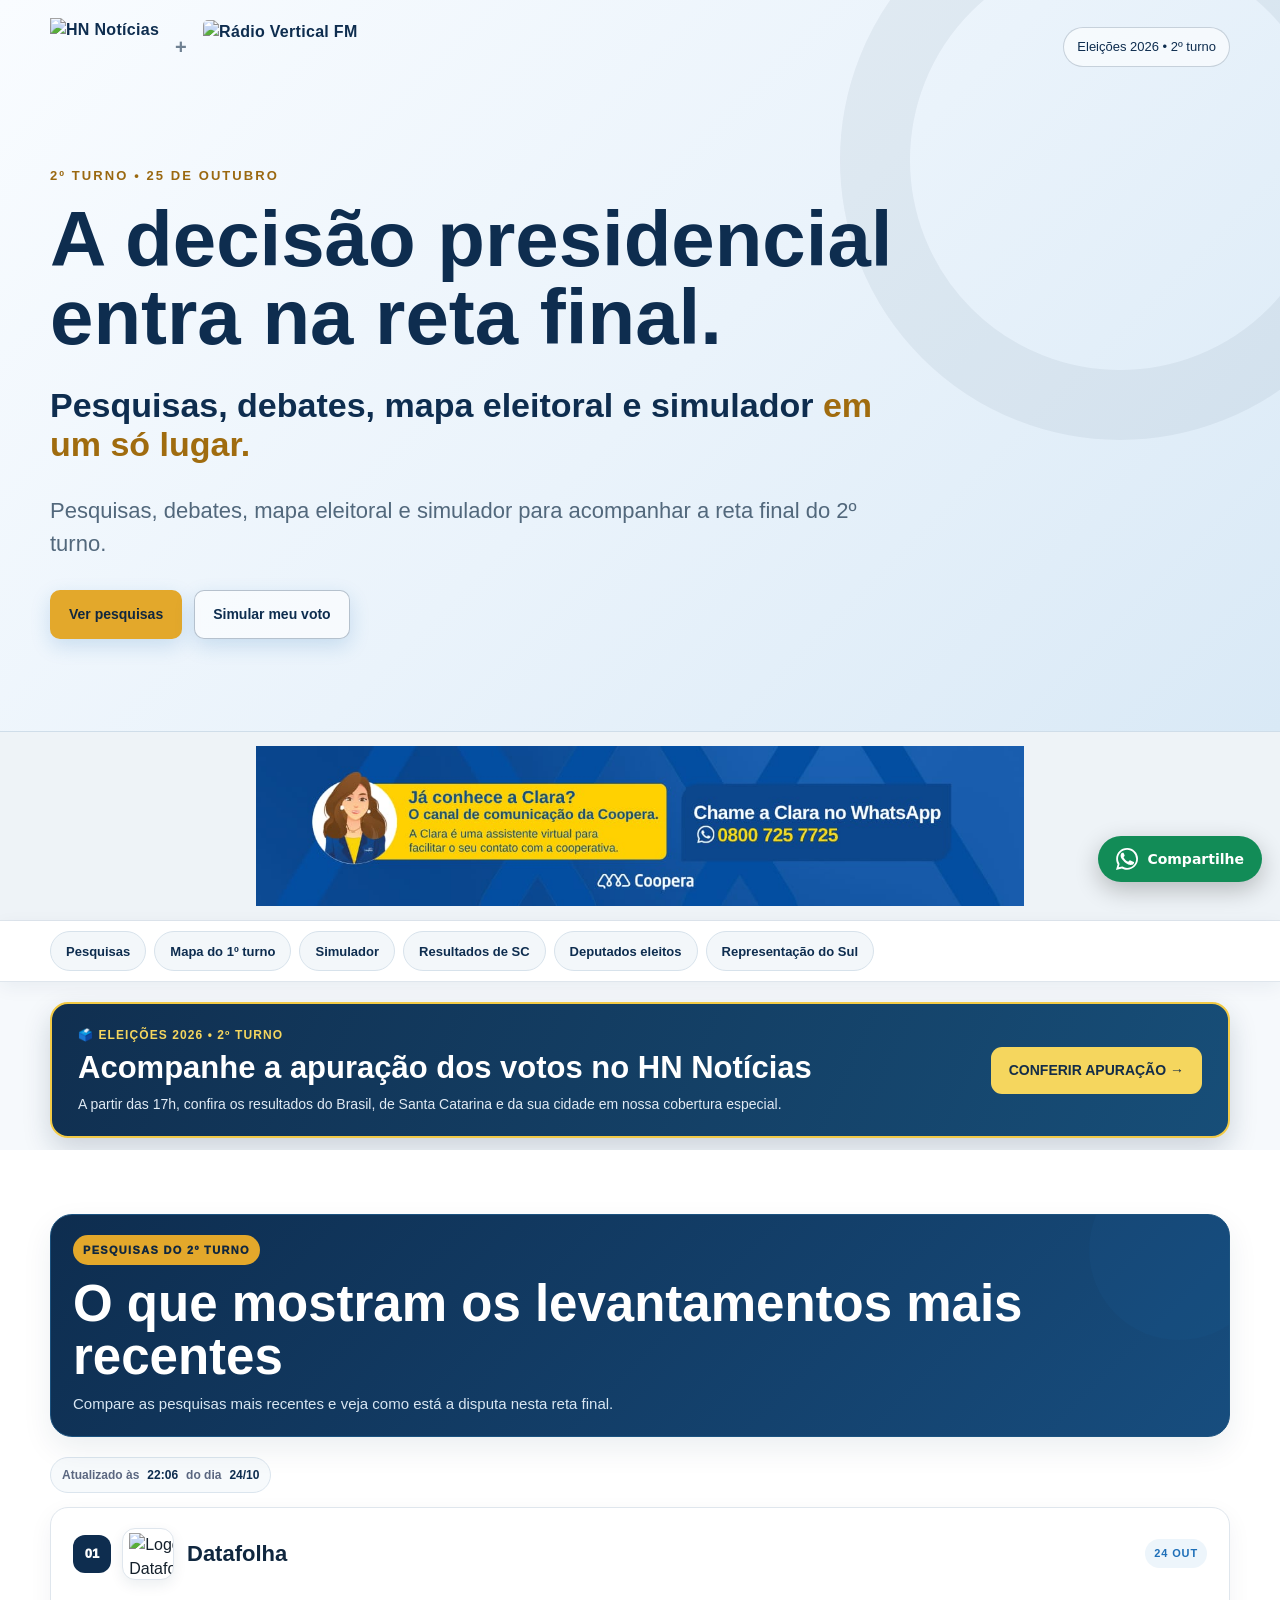
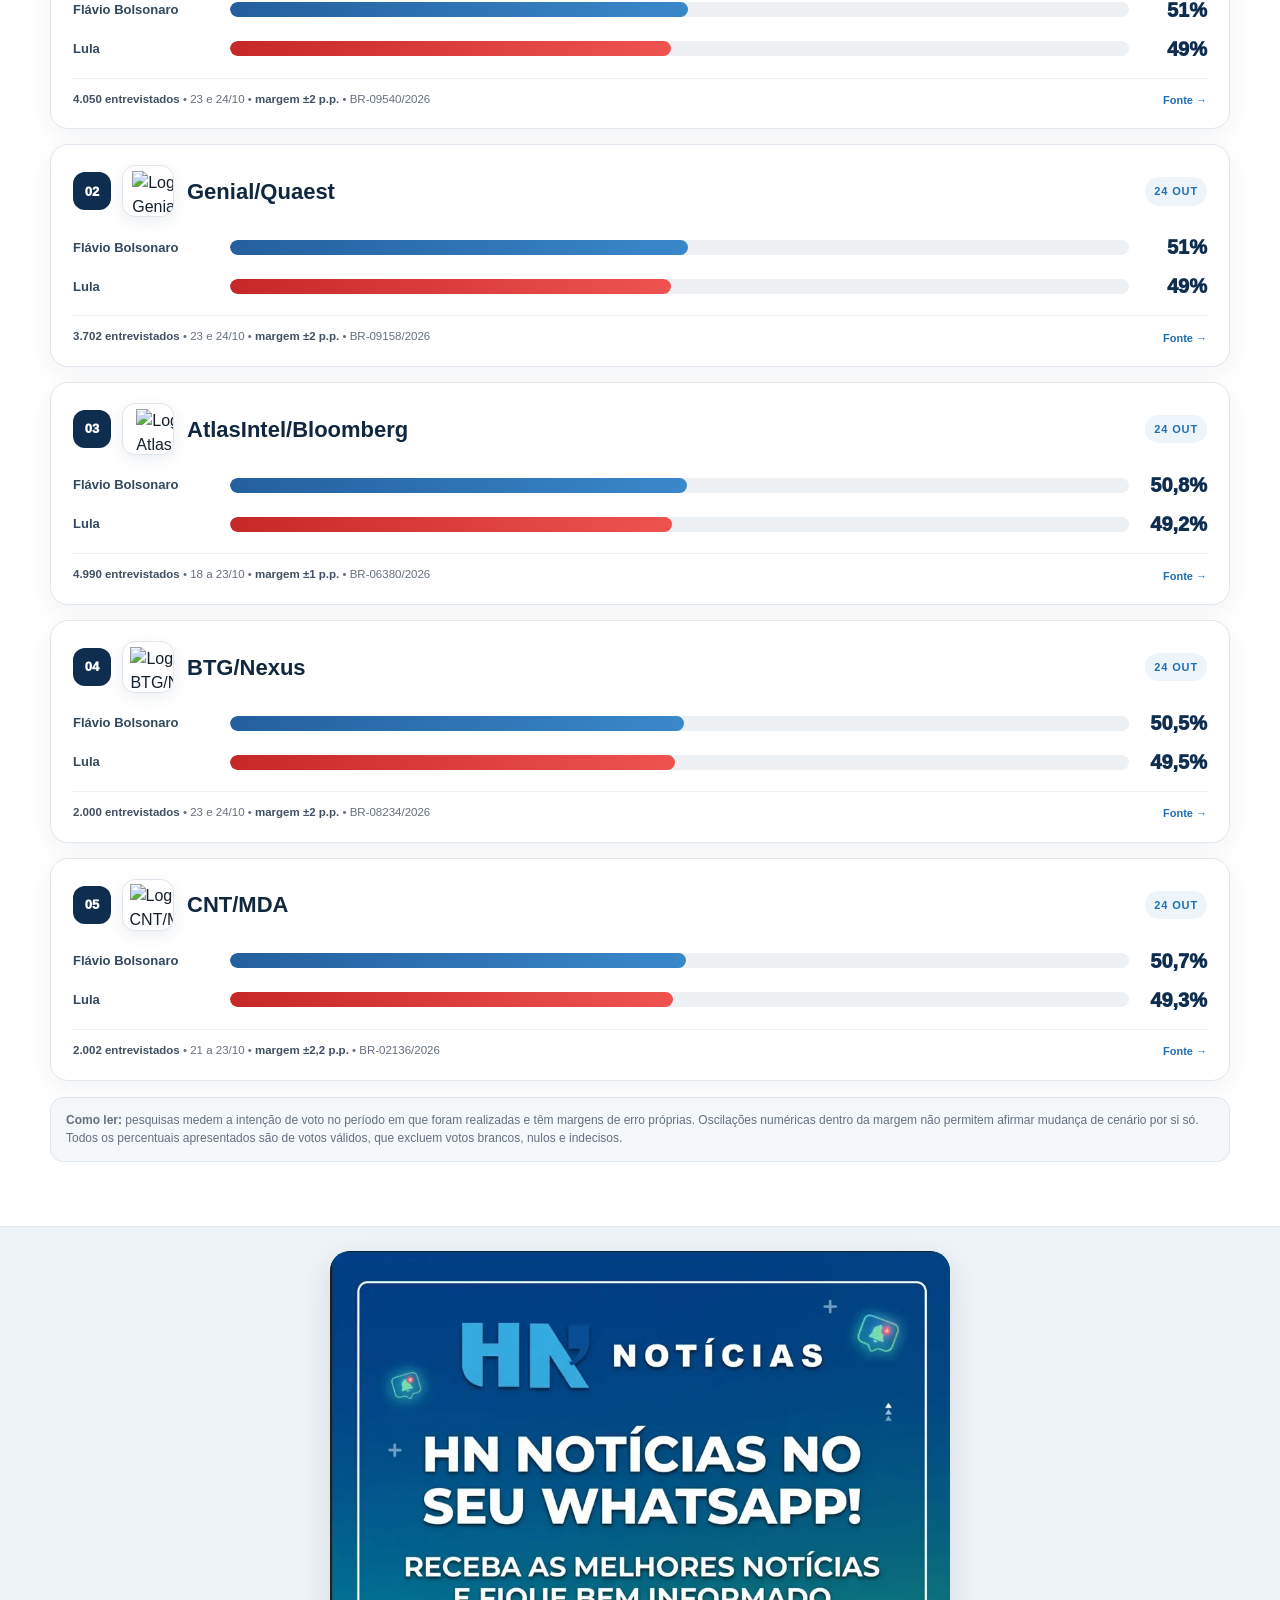
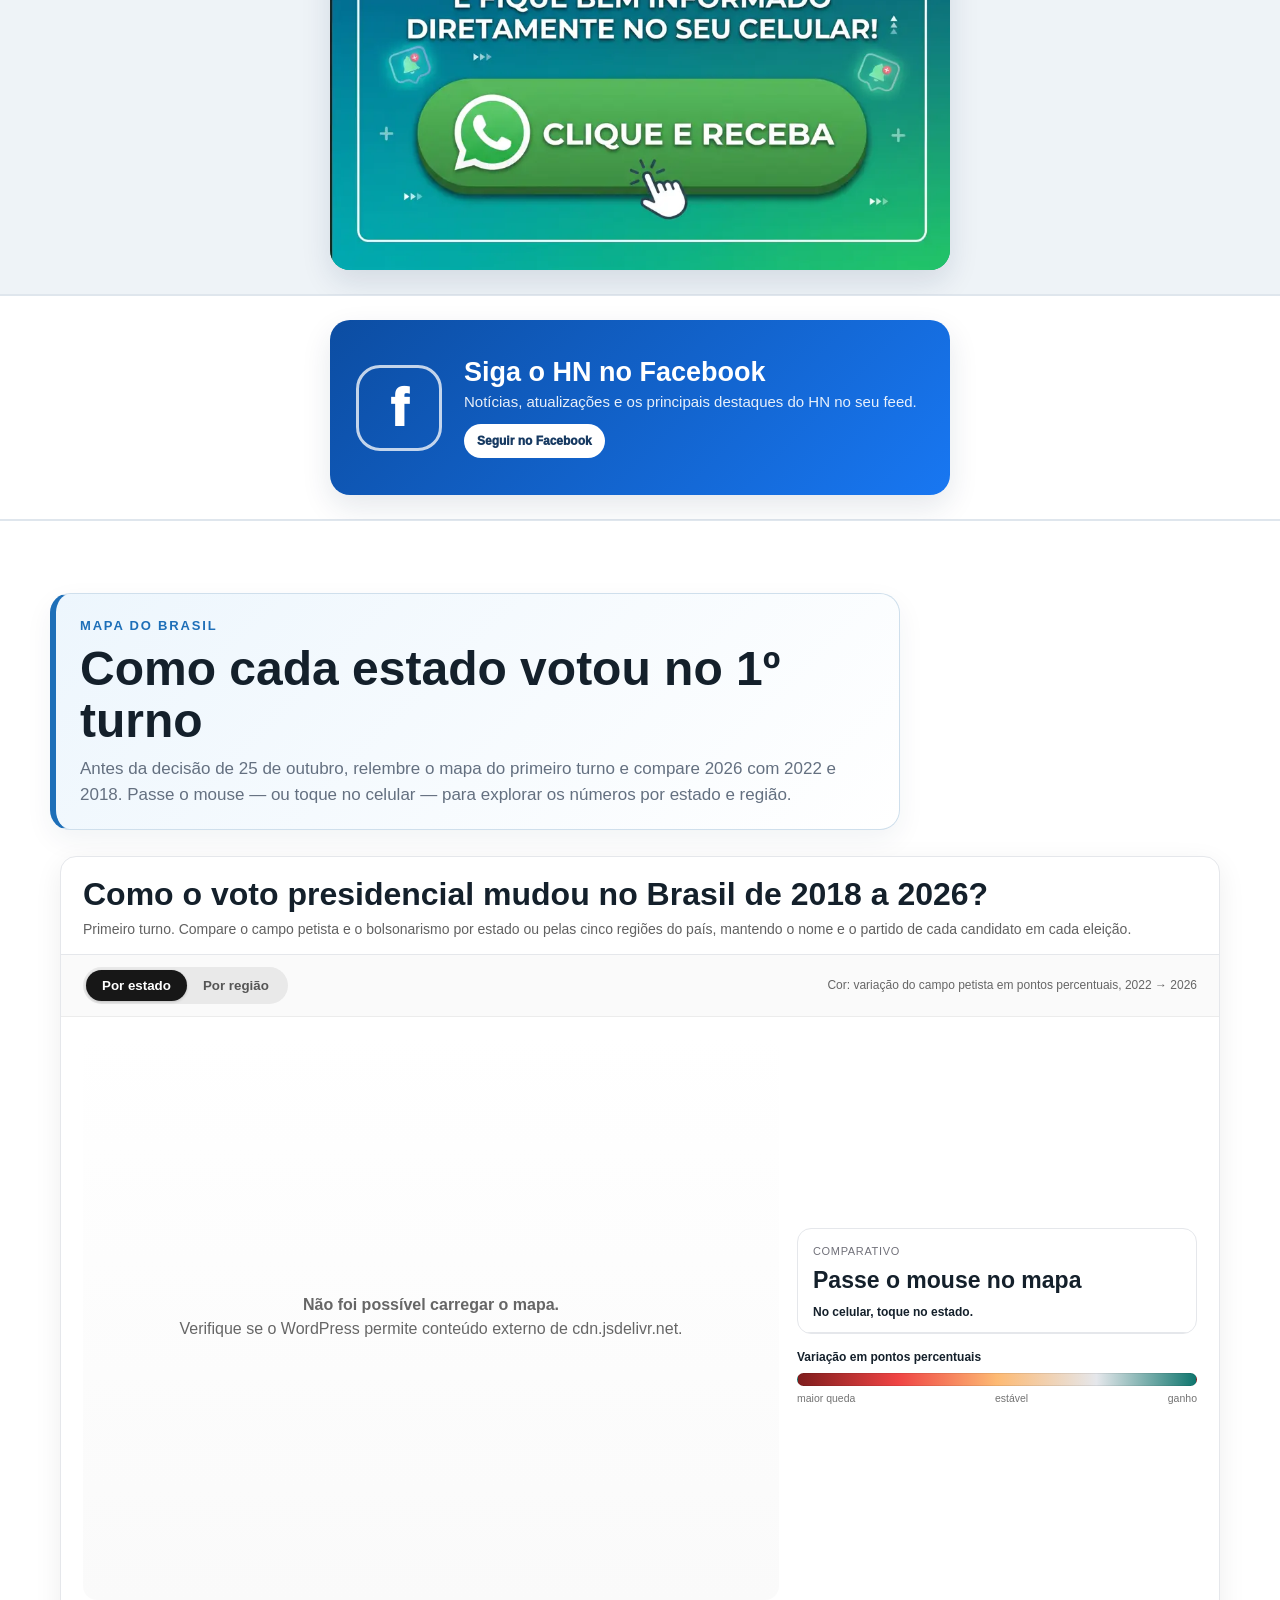
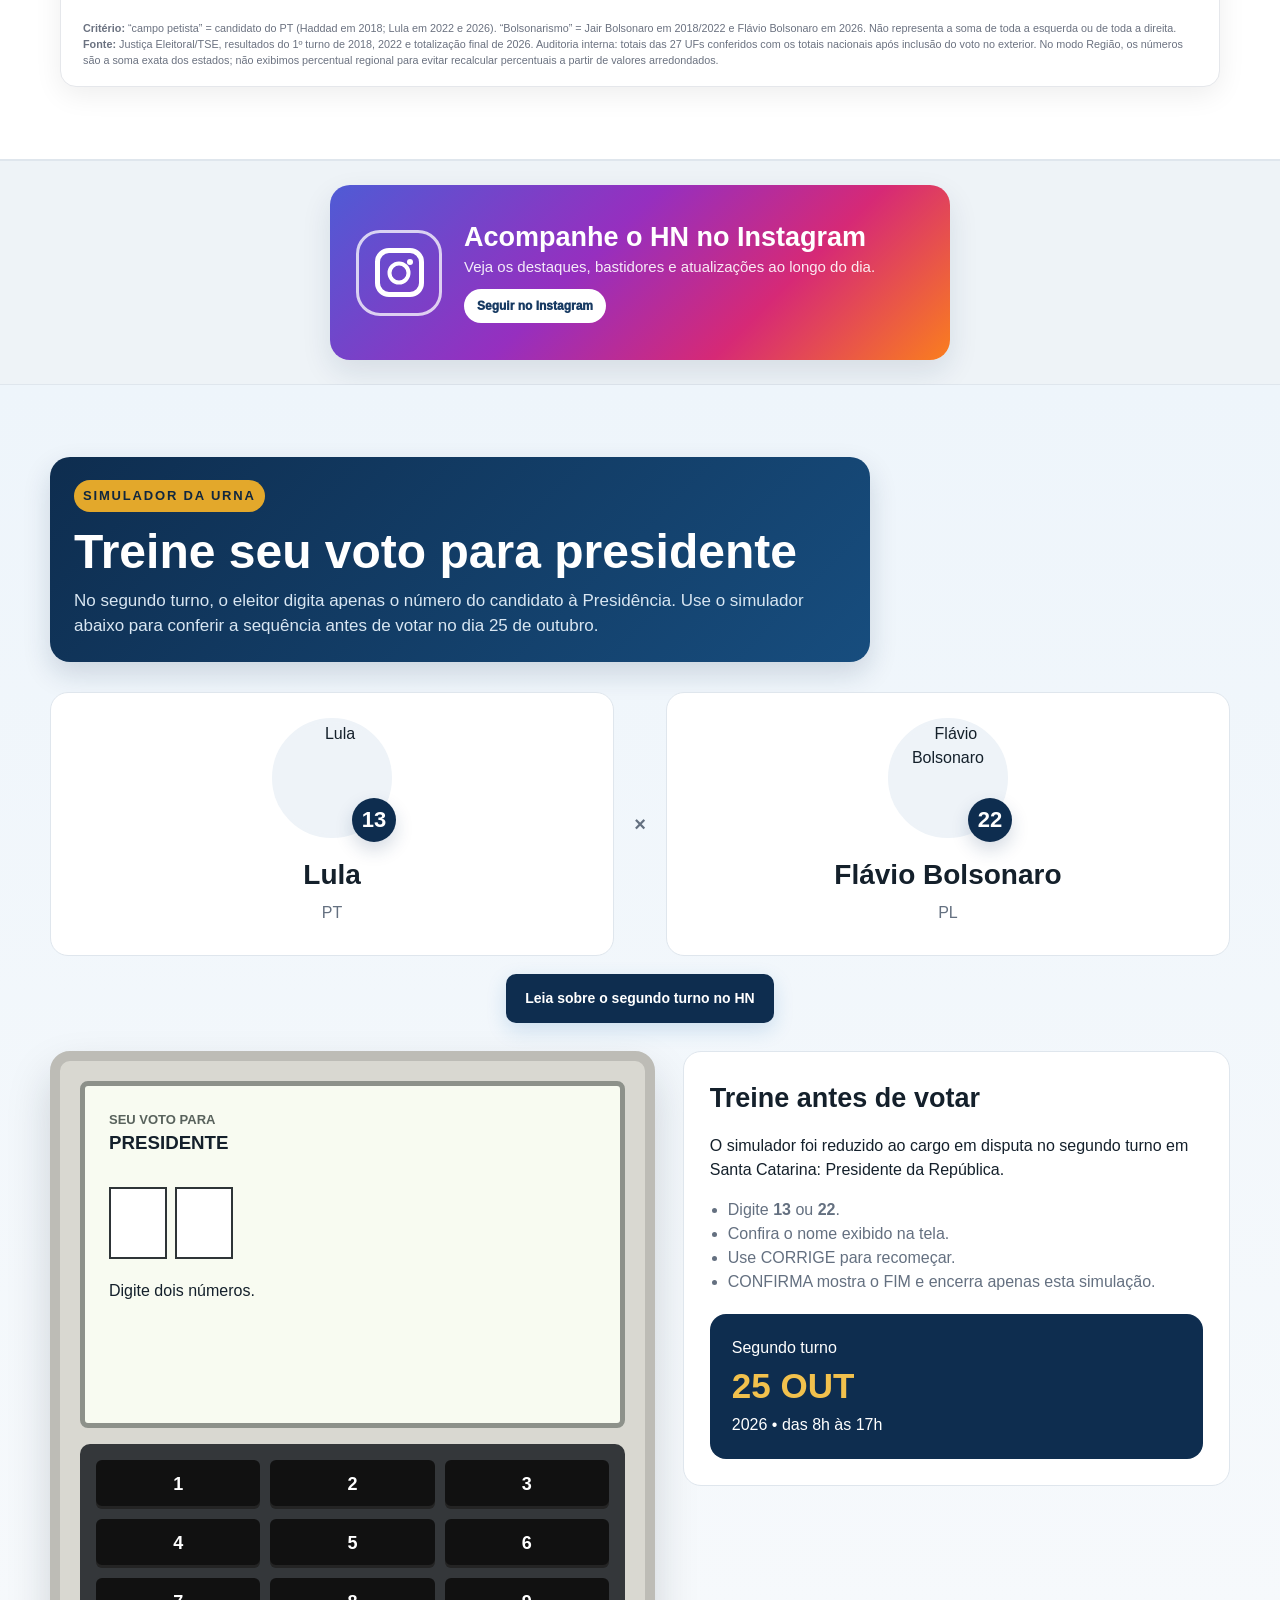
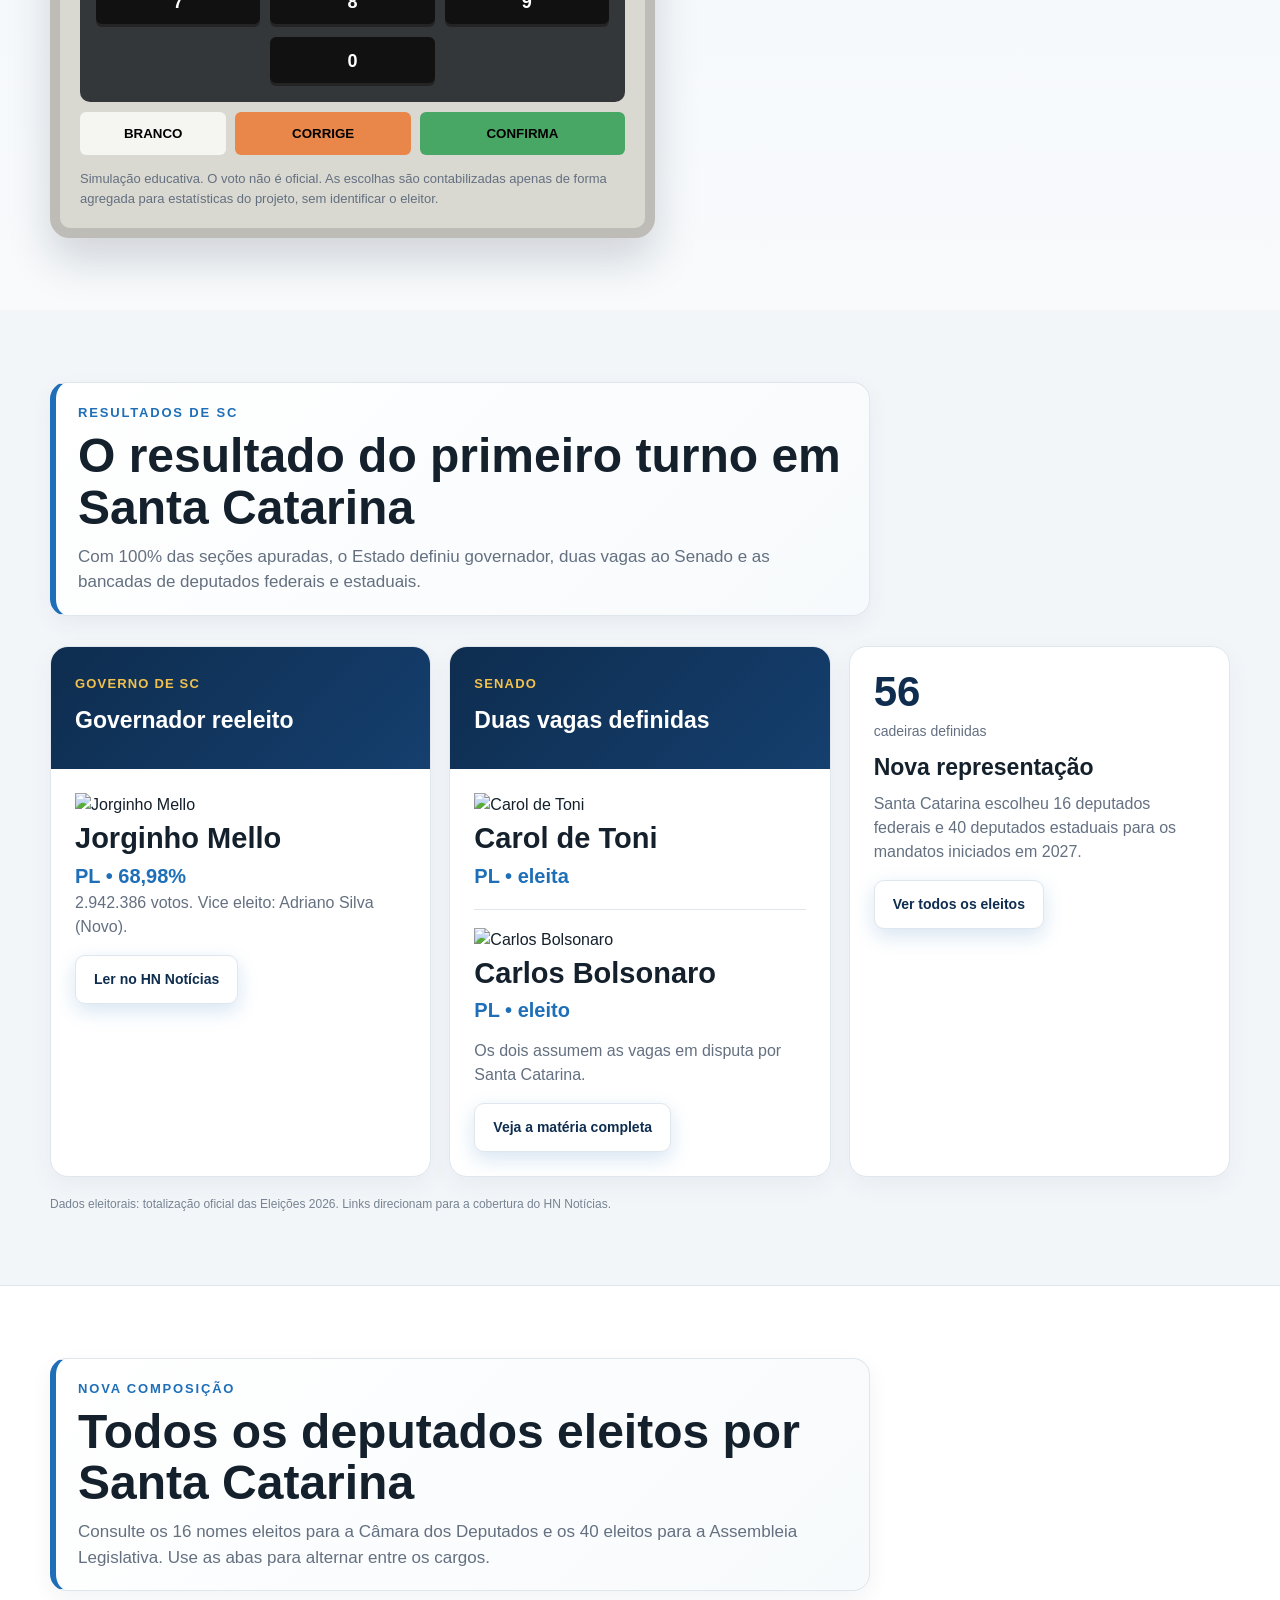
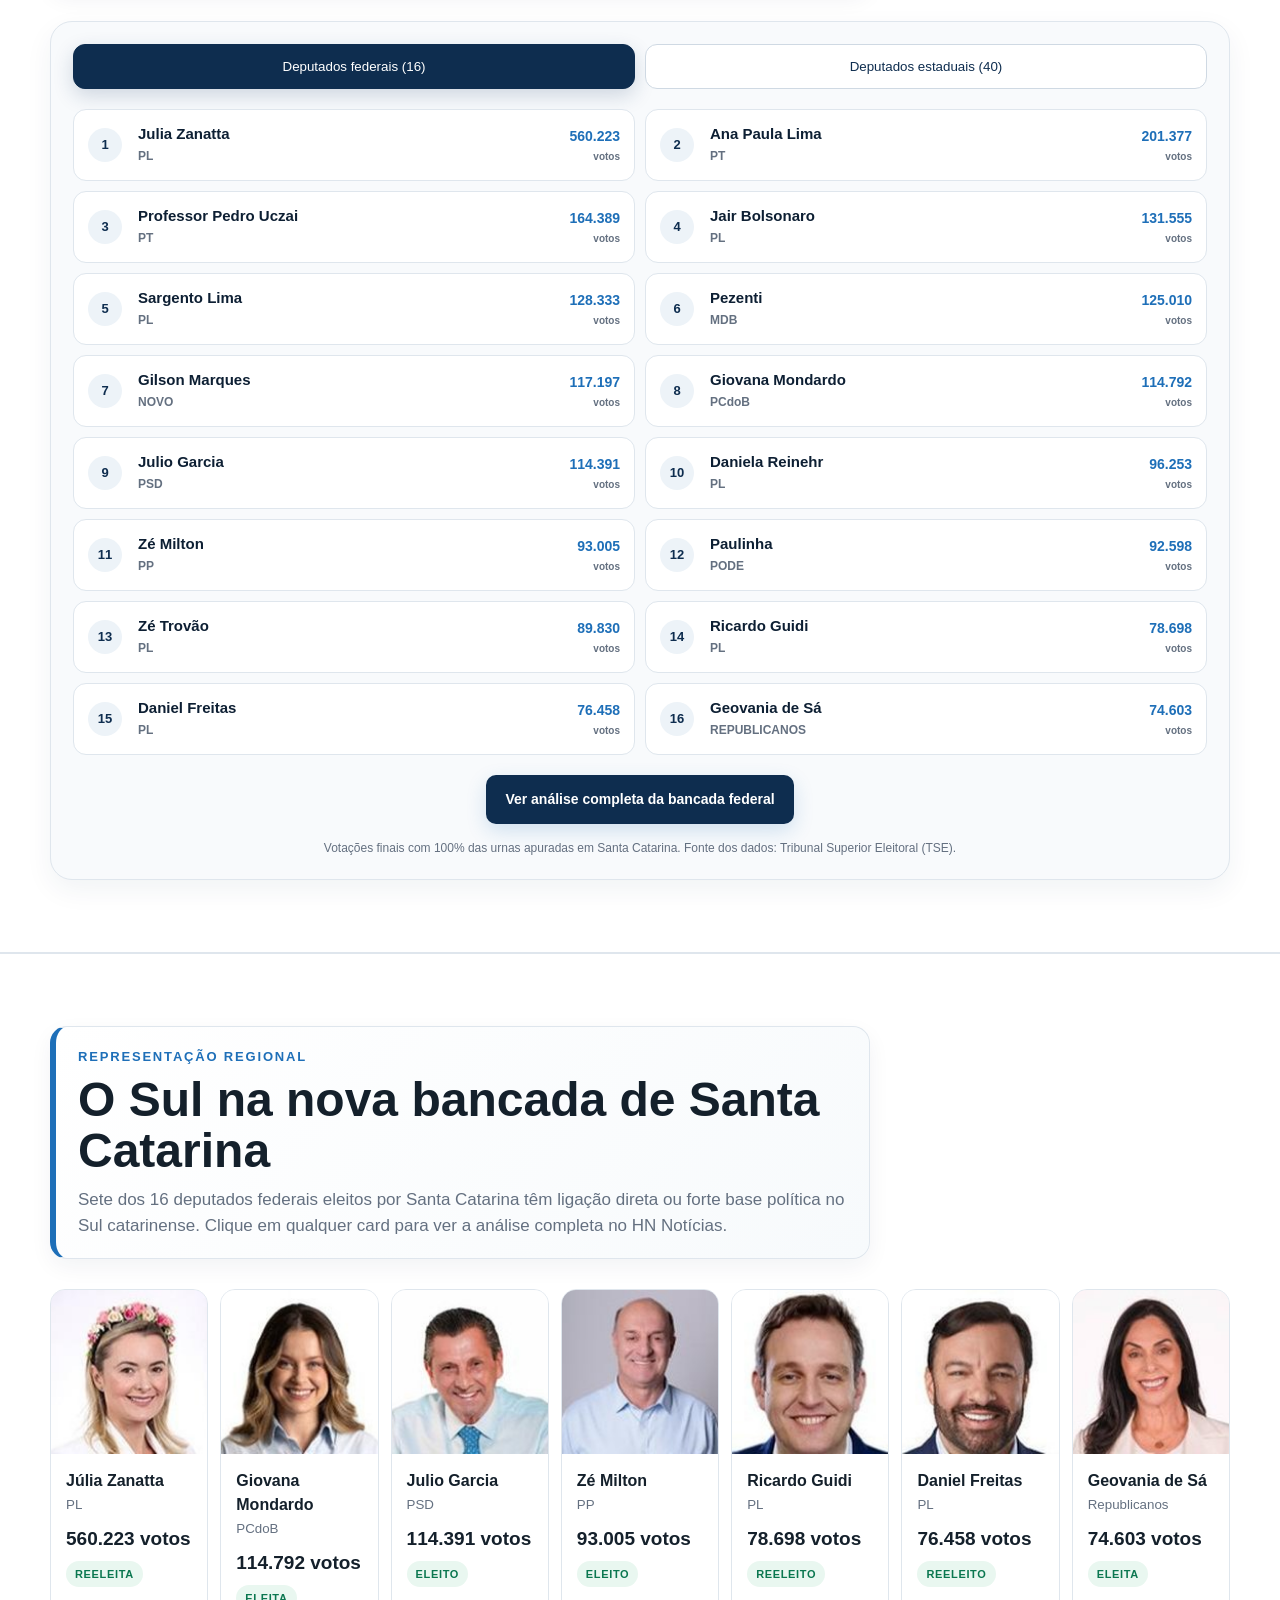
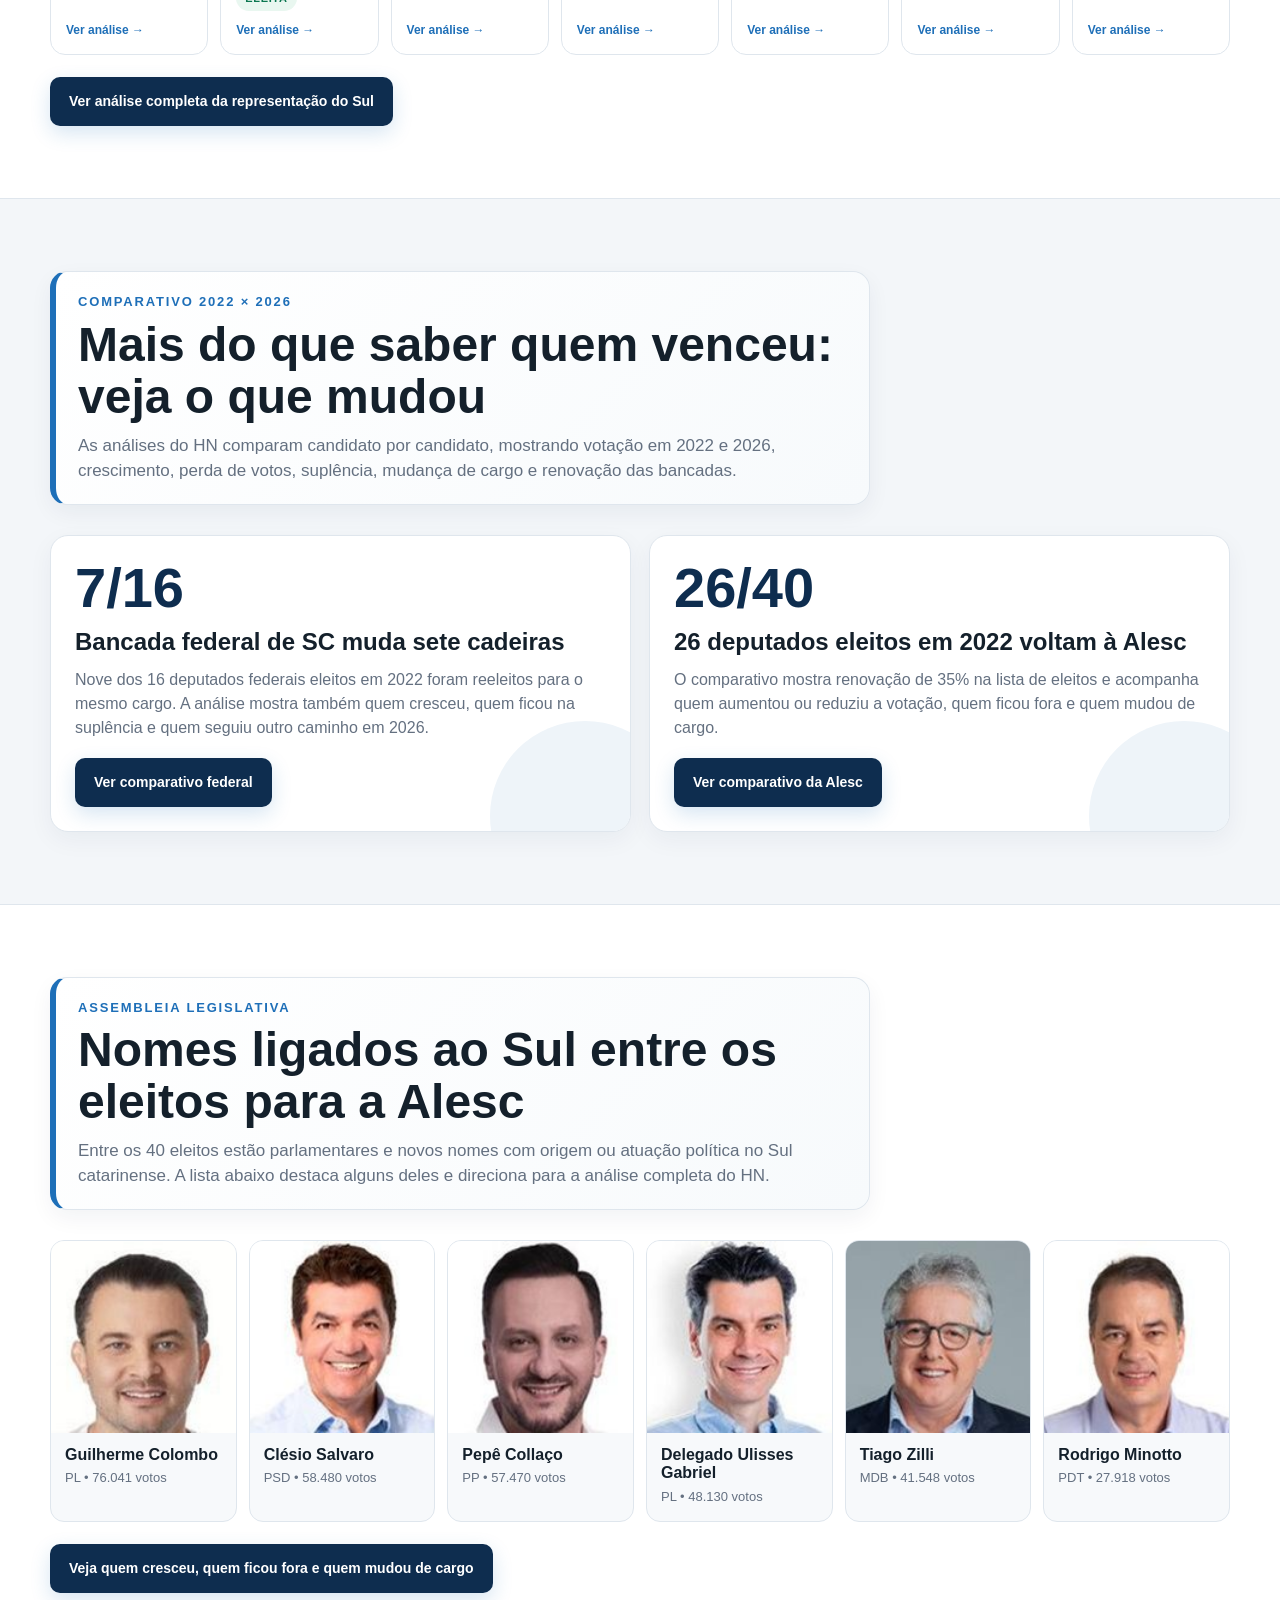
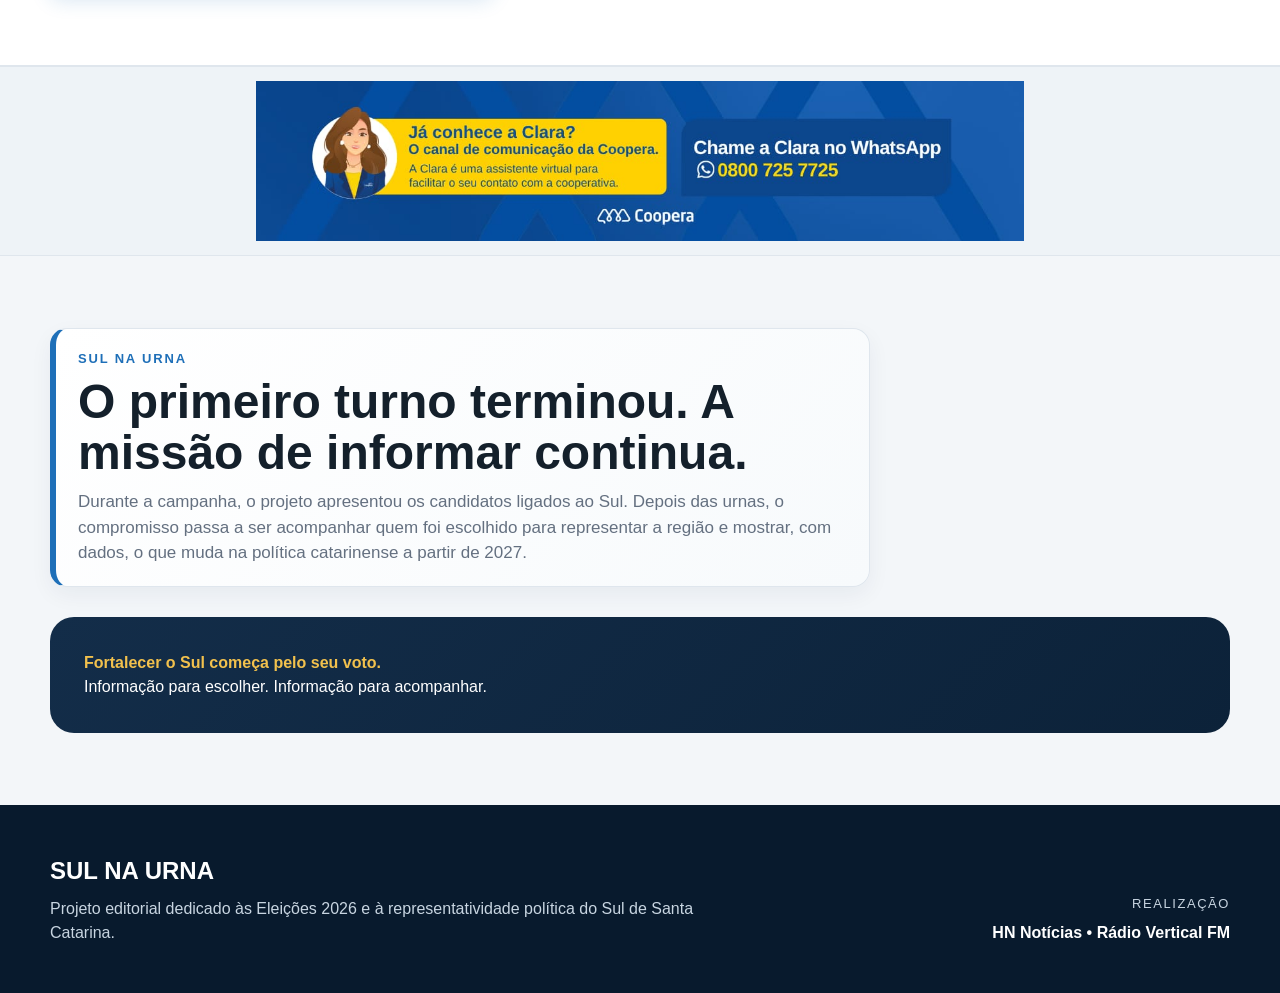
==== index.html @ 9668e3d2 "Adiciona box de destaque para apuração do HN no início da página" ====
<!doctype html>
<html lang="pt-BR">
<head>
<!-- Google Analytics 4 -->
<script async src="https://www.googletagmanager.com/gtag/js?id=G-VZYMP84YWY"></script>
<script>
  window.dataLayer = window.dataLayer || [];
  function gtag(){dataLayer.push(arguments);}
  window.gtag = gtag;
  gtag('js', new Date());
  gtag('config', 'G-VZYMP84YWY');
  window.trackEvent = window.trackEvent || function(name, params){
    try { gtag('event', name, params || {}); } catch(e) {}
  };
</script>

<meta charset="utf-8" />
<meta name="viewport" content="width=device-width,initial-scale=1" />
<meta name="theme-color" content="#0e2d4f" />
<title>Sul na Urna | Eleições 2026 — resultados, mapa e 2º turno</title>
<meta name="description" content="O primeiro turno terminou, mas a missão de informar continua. Veja os eleitos em Santa Catarina, a representação do Sul e o caminho até o segundo turno das Eleições 2026." />

<link rel="canonical" href="https://sulnaurna.hnnoticias.com.br/" />
<link rel="image_src" href="https://sulnaurna.hnnoticias.com.br/.netlify/images?url=/assets/og-sul-na-urna.jfif&amp;w=1200&amp;h=630&amp;fit=cover&amp;fm=jpg&amp;q=78" />
<meta property="og:type" content="website" />
<meta property="og:locale" content="pt_BR" />
<meta property="og:site_name" content="Sul na Urna" />
<meta property="og:title" content="Central Eleições 2026 | Sul na Urna" />
<meta property="og:description" content="Pesquisas, mapa, simulador de urna e os resultados das Eleições 2026 em um só lugar." />
<meta property="og:url" content="https://sulnaurna.hnnoticias.com.br/" />
<meta property="og:image" content="https://sulnaurna.hnnoticias.com.br/.netlify/images?url=/assets/og-sul-na-urna.jfif&amp;w=1200&amp;h=630&amp;fit=cover&amp;fm=jpg&amp;q=78" />
<meta property="og:image:url" content="https://sulnaurna.hnnoticias.com.br/.netlify/images?url=/assets/og-sul-na-urna.jfif&amp;w=1200&amp;h=630&amp;fit=cover&amp;fm=jpg&amp;q=78" />
<meta property="og:image:secure_url" content="https://sulnaurna.hnnoticias.com.br/.netlify/images?url=/assets/og-sul-na-urna.jfif&amp;w=1200&amp;h=630&amp;fit=cover&amp;fm=jpg&amp;q=78" />
<meta property="og:image:type" content="image/jpeg" />
<meta property="og:image:width" content="1200" />
<meta property="og:image:height" content="630" />
<meta property="og:image:alt" content="Central Eleições 2026 — HN Notícias e Rádio Vertical" />
<meta name="twitter:card" content="summary_large_image" />
<meta name="twitter:title" content="Central Eleições 2026 | Sul na Urna" />
<meta name="twitter:description" content="Pesquisas, mapa, simulador de urna e os resultados das Eleições 2026 em um só lugar." />
<meta name="twitter:image" content="https://sulnaurna.hnnoticias.com.br/.netlify/images?url=/assets/og-sul-na-urna.jfif&amp;w=1200&amp;h=630&amp;fit=cover&amp;fm=jpg&amp;q=78" />

<style>
:root{--navy:#0e2d4f;--navy2:#153f6e;--blue:#1e6fb8;--gold:#e3a82b;--gold2:#f2c14d;--ink:#14202b;--muted:#647080;--bg:#f3f6f9;--white:#fff;--green:#169b62;--line:#dfe6ed;--shadow:0 14px 42px rgba(15,45,79,.12)}
*{box-sizing:border-box}html{scroll-behavior:smooth}body{margin:0;background:var(--bg);color:var(--ink);font-family:Inter,Segoe UI,Arial,sans-serif;line-height:1.5}a{color:inherit;text-decoration:none}.wrap{width:min(1180px,calc(100% - 36px));margin:auto}
.hero{background:linear-gradient(135deg,#081a2d 0%,var(--navy) 50%,#1a5a94 100%);color:#fff;position:relative;overflow:hidden}.hero:after{content:"";position:absolute;right:-120px;top:-120px;width:420px;height:420px;border-radius:50%;border:70px solid rgba(255,255,255,.05)}
.topbar{display:flex;align-items:center;justify-content:space-between;padding:18px 0 12px;position:relative;z-index:2}.brand{display:flex;gap:13px;align-items:center;font-weight:800;letter-spacing:.3px}.logo-mark{width:46px;height:46px;border-radius:12px;background:var(--gold);display:grid;place-items:center;color:#0c2745;font-weight:900;font-size:20px;box-shadow:0 8px 20px rgba(0,0,0,.18)}.brand small{display:block;color:#cbd9e8;font-weight:500;font-size:12px;letter-spacing:.12em;text-transform:uppercase}.pill{border:1px solid rgba(255,255,255,.28);padding:9px 13px;border-radius:999px;color:#eaf2fa;font-size:13px}
.hero-content{padding:78px 0 92px;position:relative;z-index:2;max-width:950px}.eyebrow{font-size:13px;text-transform:uppercase;letter-spacing:.16em;font-weight:800;color:var(--gold2)}h1{font-size:clamp(42px,6.8vw,78px);line-height:1;margin:14px 0 22px;max-width:930px}.lead{font-size:clamp(18px,2vw,22px);max-width:820px;color:#d9e5f0;margin:0 0 30px}.hero-mission{font-size:clamp(22px,3vw,34px);line-height:1.16;font-weight:850;max-width:850px;margin:30px 0;color:#fff}.hero-mission strong{color:var(--gold2)}
.btns{display:flex;gap:12px;flex-wrap:wrap}.btn{display:inline-flex;align-items:center;justify-content:center;padding:13px 18px;border-radius:10px;font-weight:800;font-size:14px;border:1px solid transparent;transition:.2s}.btn:hover{transform:translateY(-1px)}.btn.primary{background:var(--gold);color:#10273f}.btn.secondary{border-color:rgba(255,255,255,.32);color:white}.btn.dark{background:var(--navy);color:white}.btn.light{background:white;border-color:var(--line);color:var(--navy)}
section{padding:72px 0}.band{background:white;border-top:1px solid var(--line);border-bottom:1px solid var(--line)}.section-title{max-width:820px;margin-bottom:30px}.section-title .kicker{color:var(--blue);font-size:13px;text-transform:uppercase;letter-spacing:.14em;font-weight:900}.section-title h2{font-size:clamp(31px,4vw,48px);line-height:1.08;margin:7px 0 10px}.section-title p{color:var(--muted);font-size:17px;margin:0}.grid{display:grid;gap:18px}.grid.two{grid-template-columns:repeat(2,1fr)}.grid.three{grid-template-columns:repeat(3,1fr)}
.card{background:white;border:1px solid var(--line);border-radius:18px;padding:24px;box-shadow:0 8px 24px rgba(14,45,79,.05)}.card h3{margin:8px 0 8px;font-size:23px}.card p{color:var(--muted);margin:0}.stat{font-size:42px;font-weight:900;color:var(--navy);line-height:1}.label{color:var(--muted);font-size:14px;margin-top:8px}.result-card{padding:0;overflow:hidden}.result-head{background:linear-gradient(135deg,var(--navy),var(--navy2));color:white;padding:24px}.result-head span{color:var(--gold2);font-weight:800;font-size:13px;text-transform:uppercase;letter-spacing:.09em}.result-body{padding:24px}.result-name{font-size:29px;font-weight:900}.result-number{font-size:20px;font-weight:800;color:var(--blue)}
.region-grid{display:grid;grid-template-columns:repeat(7,1fr);gap:12px}.person{background:white;border:1px solid var(--line);border-radius:15px;overflow:hidden;min-height:270px;display:flex;flex-direction:column;transition:.2s}.person:hover{transform:translateY(-3px);box-shadow:var(--shadow);border-color:#c9d6e3}.person-photo-wrap{position:relative;background:#e8eef4;aspect-ratio:1/1.05;overflow:hidden}.person-photo{width:100%;height:100%;object-fit:cover;object-position:center top;display:block}.fallback{display:none;position:absolute;inset:0;place-items:center;font-size:34px;font-weight:900;color:#fff;background:linear-gradient(135deg,var(--navy),var(--blue))}.person-body{padding:15px;display:flex;flex-direction:column;flex:1}.person h4{margin:0 0 2px;font-size:16px}.person small{color:var(--muted)}.votes{font-size:19px;font-weight:900;margin-top:10px}.tag{display:inline-flex;width:max-content;margin-top:7px;padding:5px 9px;border-radius:999px;background:#e9f7f0;color:#0b7750;font-size:11px;font-weight:900;letter-spacing:.06em}.person-link{margin-top:auto;padding-top:10px;color:var(--blue);font-size:12px;font-weight:800}
.analysis-card{position:relative;overflow:hidden}.analysis-card:before{content:"";position:absolute;right:-50px;bottom:-80px;width:190px;height:190px;border-radius:50%;background:#eef4f9}.analysis-card>*{position:relative}.analysis-card .num{font-size:56px;font-weight:900;color:var(--navy);line-height:1}.analysis-card h3{font-size:24px}.analysis-card .btn{margin-top:18px}.quote{background:linear-gradient(135deg,#132d49,#0c2239);color:white;border-radius:24px;padding:34px;margin-top:24px}.quote strong{color:var(--gold2)}
.state-strip{display:grid;grid-template-columns:repeat(6,1fr);gap:12px;margin-top:22px}.state-name{background:#f7f9fb;border:1px solid var(--line);border-radius:14px;overflow:hidden;transition:.2s}.state-name:hover{transform:translateY(-3px);box-shadow:var(--shadow);border-color:#c9d6e3}.state-photo{width:100%;aspect-ratio:1/1.04;object-fit:cover;object-position:center top;display:block;background:#e8eef4}.state-info{padding:13px 14px 15px}.state-name strong{display:block;font-size:16px;line-height:1.15}.state-name span{display:block;margin-top:4px;font-size:13px;color:var(--muted)}
.president{background:linear-gradient(180deg,#eef5fb 0%,#f8fafc 100%)}.duel{display:grid;grid-template-columns:1fr auto 1fr;gap:20px;align-items:center;margin-top:26px}.candidate{background:white;border:1px solid var(--line);border-radius:18px;padding:25px;text-align:center}.candidate .portrait-wrap{position:relative;width:120px;height:120px;margin:0 auto 16px}.candidate .portrait{width:120px;height:120px;border-radius:50%;object-fit:cover;border:4px solid #eef3f8;display:block;background:#eef3f8}.candidate .circle{position:absolute;right:-4px;bottom:-4px;width:44px;height:44px;border-radius:50%;display:grid;place-items:center;background:var(--navy);color:#fff;font-size:22px;font-weight:900;box-shadow:0 8px 18px rgba(20,56,99,.18)}.candidate h3{font-size:28px;margin:0}.candidate p{margin:5px 0;color:var(--muted)}.versus{font-weight:900;color:var(--muted);font-size:20px}.urna-wrap{display:grid;grid-template-columns:1.05fr .95fr;gap:28px;align-items:start;margin-top:28px}.urna{background:#d9d8d1;border:10px solid #bdbcb6;border-radius:20px;padding:20px;box-shadow:0 22px 44px rgba(20,32,43,.17)}.urna-screen{background:#f8fbf1;border:5px solid #8d918a;border-radius:8px;min-height:300px;padding:24px;display:flex;flex-direction:column;justify-content:center}.urna-screen h3{margin:0 0 10px}.digits{display:flex;gap:8px;margin:20px 0}.digit{width:58px;height:72px;border:2px solid #2e3437;background:white;display:grid;place-items:center;font-size:39px;font-weight:900}.urna-info{min-height:120px}.urna-candidate{display:flex;align-items:center;gap:18px;margin-top:10px}.urna-candidate img{width:92px;height:112px;object-fit:cover;object-position:center top;border:1px solid #9ca39c;background:#fff}.urna-candidate-text{line-height:1.25}.urna-candidate-text strong{display:block;font-size:23px;color:#111;margin-bottom:5px}.urna-candidate-text span{color:#647080;font-size:15px}.keyboard{background:#34373a;padding:16px;border-radius:10px;display:grid;grid-template-columns:repeat(3,1fr);gap:10px;margin-top:16px}.key{background:#111;color:white;border:0;border-radius:6px;padding:14px;font-size:18px;font-weight:800;cursor:pointer;box-shadow:inset 0 -3px rgba(255,255,255,.08)}.key.zero{grid-column:2}.actions{display:grid;grid-template-columns:1fr 1.2fr 1.4fr;gap:9px;margin-top:10px}.action{border:0;padding:14px 6px;border-radius:6px;font-weight:900;cursor:pointer}.blank{background:#f5f5f1}.correct{background:#e9874a}.confirm{background:#49a766}.disclaimer{font-size:13px;color:var(--muted);margin-top:14px}.side-note{background:white;border:1px solid var(--line);border-radius:18px;padding:26px}.side-note h3{font-size:27px;margin:0 0 12px}.side-note ul{padding-left:18px;color:var(--muted)}.date-box{margin-top:20px;background:var(--navy);color:white;border-radius:16px;padding:22px}.date-box .date{font-size:35px;font-weight:900;color:var(--gold2)}
footer{background:#081a2d;color:#c8d5e1;padding:48px 0}.footer-grid{display:flex;justify-content:space-between;gap:28px;align-items:flex-end}.footer-grid h2{color:white;margin:0 0 8px}.footer-grid p{margin:0;max-width:680px}.support{font-size:13px;text-transform:uppercase;letter-spacing:.12em;text-align:right}.support strong{display:block;color:white;margin-top:7px;font-size:16px;letter-spacing:0;text-transform:none}.source-note{font-size:12px;color:#778392;margin-top:18px}.notice{position:fixed;left:50%;bottom:18px;transform:translate(-50%,30px);opacity:0;pointer-events:none;background:#10273f;color:white;padding:12px 16px;border-radius:10px;box-shadow:var(--shadow);transition:.25s;z-index:10}.notice.show{transform:translate(-50%,0);opacity:1}
@media(max-width:1000px){.urna-wrap{grid-template-columns:1fr}.region-grid{grid-template-columns:repeat(4,1fr)}.state-strip{grid-template-columns:repeat(3,1fr)}}@media(max-width:720px){.wrap{width:min(100% - 24px,1180px)}.topbar{align-items:flex-start}.pill{display:none}.hero-content{padding:44px 0 54px}.grid.two,.grid.three{grid-template-columns:1fr}.region-grid{grid-template-columns:repeat(2,1fr)}.state-strip{grid-template-columns:repeat(2,1fr)}.duel{grid-template-columns:1fr}.versus{text-align:center}.footer-grid{display:block}.support{text-align:left;margin-top:25px}.actions{grid-template-columns:1fr 1fr 1fr}.digit{width:50px;height:64px}}

/* Cabeçalho original HN + Vertical */
.brand-original{gap:16px}.brand-original .brand-link{display:flex;align-items:center}.brand-original .brand-hn{height:58px;width:auto;display:block}.brand-original .brand-vertical{height:54px;width:auto;border-radius:5px;display:block}.brand-plus{color:#d7e3ee;font-size:20px;font-weight:700}

/* Patrocinadores */
.sponsor-banner-wrap{background:#eef3f7;border-bottom:1px solid var(--line);padding:14px 0}.sponsor-mid{border-top:1px solid var(--line);border-bottom:1px solid var(--line)}.sponsor-banner{max-width:1000px;height:160px;margin:0 auto;background:transparent;border:0;border-radius:0;overflow:hidden;display:flex;align-items:center;justify-content:center;box-shadow:none}.sponsor-banner a{display:flex;width:100%;height:100%;align-items:center;justify-content:center}.sponsor-banner img{width:100%;height:100%;object-fit:contain;display:block;border-radius:0}.sponsor-fallback{display:flex;align-items:center;justify-content:center;gap:24px;width:100%;height:100%;font-size:clamp(24px,4vw,42px);font-weight:900;color:var(--navy);letter-spacing:.02em}.sponsor-fallback span{color:#aab6c2;font-weight:500}.sponsor-banner.is-loading:after{content:"";position:absolute}.sponsor-banner{transition:opacity .22s ease}.sponsor-banner.sponsor-fading{opacity:.18}

/* Links editoriais para o HN ganham mais destaque */
a.btn{position:relative;overflow:hidden;isolation:isolate;box-shadow:0 7px 20px rgba(30,111,184,.18);animation:hnPulse 2.4s ease-in-out infinite}
a.btn:before{content:"";position:absolute;top:-40%;left:-70%;width:38%;height:180%;background:linear-gradient(90deg,transparent,rgba(255,255,255,.78),transparent);transform:skewX(-22deg);animation:hnShine 3.1s ease-in-out infinite;z-index:-1}
a.btn:hover{transform:translateY(-2px) scale(1.015);box-shadow:0 11px 28px rgba(30,111,184,.28)}
@keyframes hnShine{0%,45%{left:-70%}72%,100%{left:135%}}
@keyframes hnPulse{0%,100%{box-shadow:0 7px 20px rgba(30,111,184,.16)}50%{box-shadow:0 8px 26px rgba(30,111,184,.38)}}
@media(max-width:720px){
  .brand-original{width:100%;justify-content:flex-start;gap:13px}.brand-original .brand-hn{height:47px;max-width:58vw;object-fit:contain}.brand-original .brand-vertical{height:46px;max-width:31vw;object-fit:contain}.brand-plus{font-size:17px}
  .sponsor-banner-wrap{padding:10px 0}.sponsor-banner{height:100px}.sponsor-fallback{font-size:23px;gap:14px}
  a.btn{min-height:48px;text-align:center}
}
@media(prefers-reduced-motion:reduce){
  a.btn,a.btn:before{animation:none}
}


/* Todos os eleitos */
.all-elected{background:#fff;border-top:1px solid var(--line);border-bottom:1px solid var(--line)}
.elected-shell{background:#f8fafc;border:1px solid var(--line);border-radius:22px;padding:22px;box-shadow:0 10px 28px rgba(14,45,79,.06)}
.elected-tabs{display:grid;grid-template-columns:1fr 1fr;gap:10px;margin-bottom:20px}
.elected-tab{appearance:none;border:1px solid #cfd9e3;background:#fff;color:var(--navy);border-radius:12px;padding:14px 16px;font:800 15px inherit;cursor:pointer;transition:.18s}
.elected-tab.active{background:var(--navy);color:#fff;border-color:var(--navy);box-shadow:0 7px 20px rgba(20,56,99,.18)}
.elected-grid{display:grid;grid-template-columns:repeat(2,minmax(0,1fr));gap:10px}
.elected-row{display:grid;grid-template-columns:38px minmax(0,1fr) auto;gap:12px;align-items:center;background:#fff;border:1px solid var(--line);border-radius:13px;padding:12px 14px;min-height:72px}
.elected-rank{width:34px;height:34px;border-radius:50%;display:grid;place-items:center;background:#edf3f8;color:var(--navy);font-size:13px;font-weight:900}
.elected-name{font-size:15px;font-weight:900;color:#0d1f33;line-height:1.2}.elected-party{font-size:12px;color:var(--muted);margin-top:4px;font-weight:700}
.elected-votes{text-align:right;font-size:14px;font-weight:900;color:var(--blue);white-space:nowrap}.elected-votes small{display:block;color:var(--muted);font-size:10px;font-weight:700;margin-top:2px}
.elected-footer{display:flex;gap:12px;justify-content:center;flex-wrap:wrap;margin-top:20px}
.elected-source{text-align:center;color:var(--muted);font-size:12px;margin-top:15px;line-height:1.5}
@media(max-width:720px){
  .elected-shell{padding:14px;border-radius:16px}.elected-tabs{gap:7px}.elected-tab{font-size:13px;padding:12px 8px}
  .elected-grid{grid-template-columns:1fr}.elected-row{grid-template-columns:34px minmax(0,1fr) auto;padding:11px 10px;gap:9px;min-height:66px}
  .elected-name{font-size:14px}.elected-votes{font-size:13px}.elected-footer{display:grid;grid-template-columns:1fr;width:100%}.elected-footer .btn{width:100%}
}


/* v9 — cabeçalho claro para valorizar as marcas */
.hero{
  background:linear-gradient(135deg,#f9fcff 0%,#eaf3fb 52%,#d9e9f6 100%);
  color:var(--navy);
  border-bottom:1px solid #cfdde9;
}
.hero:after{
  border-color:rgba(14,45,79,.055);
}
.hero .brand-plus{color:#6f8192}
.hero .pill{
  border-color:rgba(14,45,79,.20);
  color:var(--navy);
  background:rgba(255,255,255,.58);
}
.hero .eyebrow{color:#9a6810}
.hero h1{color:var(--navy)}
.hero .hero-mission{color:var(--navy)}
.hero .hero-mission strong{color:#a06c0f}
.hero .lead{color:#52687c}
.hero .btn.secondary{
  color:var(--navy);
  border-color:rgba(14,45,79,.28);
  background:rgba(255,255,255,.58);
}
.hero .btn.secondary:hover{background:#fff}

/* v9 — tela final da urna */
.urna-fim{
  min-height:130px;
  display:flex;
  flex-direction:column;
  align-items:center;
  justify-content:center;
  text-align:center;
  color:#111;
}
.urna-fim strong{
  display:block;
  font-size:clamp(64px,8vw,94px);
  line-height:.95;
  letter-spacing:.08em;
  font-weight:950;
}
.urna-fim span{
  display:block;
  margin-top:16px;
  color:#5d665f;
  font-size:14px;
  font-weight:700;
}
.urna-blank{
  padding:22px 0;
  font-size:24px;
  font-weight:900;
  color:#111;
}
.urna.ended .keyboard .key,
.urna.ended .action.blank,
.urna.ended .action.confirm{
  opacity:.45;
  cursor:not-allowed;
}
.urna.ended .action.correct{
  box-shadow:0 0 0 3px rgba(233,135,74,.22);
}




#hnmap{max-width:1160px;margin:auto;background:#fff;border:1px solid #e5e7eb;border-radius:16px;overflow:hidden;box-shadow:0 8px 28px rgba(0,0,0,.07)}
#hnmap .top{padding:20px 22px 14px;border-bottom:1px solid #e5e7eb}
#hnmap h2{margin:0 0 7px;font-size:clamp(22px,3vw,32px);line-height:1.08}
#hnmap .sub{margin:0;color:#616161;font-size:14px;line-height:1.5}
#hnmap .toolbar{display:flex;align-items:center;justify-content:space-between;gap:12px;flex-wrap:wrap;padding:12px 22px;background:#fafafa;border-bottom:1px solid #ececec}
#hnmap .switch{display:inline-flex;background:#e9e9e9;padding:3px;border-radius:999px}
#hnmap .switch button{border:0;background:transparent;padding:8px 16px;border-radius:999px;font-weight:700;cursor:pointer;color:#555}
#hnmap .switch button.on{background:#171717;color:#fff;box-shadow:0 1px 3px rgba(0,0,0,.18)}
#hnmap .metric{font-size:12px;color:#666}
#hnmap .layout{display:grid;grid-template-columns:minmax(0,1fr) 400px;gap:18px;padding:18px 22px 20px;align-items:center}
#hnmap .map-shell{position:relative;min-height:565px;display:flex;align-items:center;justify-content:center;background:linear-gradient(180deg,#fff,#fafafa);border-radius:14px;overflow:hidden}
#hnmap .map-wrap{width:min(100%,610px);padding:12px}
#hnmap svg{display:block;width:100%;height:auto;max-height:620px}
#hnmap svg path{stroke:#fff;stroke-width:1.4;vector-effect:non-scaling-stroke;cursor:pointer;transition:filter .12s,opacity .12s,stroke-width .12s}
#hnmap svg path:hover{filter:brightness(.95)}#hnmap svg path:focus{outline:none !important}#hnmap svg path.active-focus{stroke:#ffffff;stroke-width:3.8;filter:drop-shadow(0 0 0.5px rgba(0,0,0,.4)) drop-shadow(0 2px 6px rgba(0,0,0,.28)) brightness(.96)}#hnmap svg path.region-active{stroke:#ffffff;stroke-width:3.8;filter:drop-shadow(0 0 0.5px rgba(0,0,0,.4)) drop-shadow(0 2px 6px rgba(0,0,0,.28)) brightness(.96)}#hnmap svg path.dimmed{opacity:.42}

#hnmap .side{align-self:stretch;display:flex;flex-direction:column;justify-content:center;gap:14px}
#hnmap .info{border:1px solid #e5e7eb;border-radius:14px;background:#fff;overflow:hidden}
#hnmap .info-head{padding:14px 15px 11px;border-bottom:1px solid #e5e7eb}
#hnmap .kicker{font-size:11px;text-transform:uppercase;letter-spacing:.06em;color:#71717a;margin-bottom:3px}
#hnmap .title{font-weight:800;font-size:23px}
#hnmap .change{margin-top:7px;font-size:12px;font-weight:700;line-height:1.4}
#hnmap table{width:100%;border-collapse:collapse;table-layout:fixed}
#hnmap th{background:#f7f7f7;color:#555;font-size:10.5px;text-transform:uppercase;letter-spacing:.03em;padding:8px 7px;border-bottom:1px solid #e5e7eb;text-align:left}
#hnmap td{padding:9px 7px;border-bottom:1px solid #f0f0f0;vertical-align:top;font-size:12px}
#hnmap tr:last-child td{border-bottom:0}
#hnmap .yr{font-weight:800;width:46px}
#hnmap .cand{display:block;font-weight:700;line-height:1.2} #hnmap .party{color:#777;font-weight:400}
#hnmap .pct{display:block;font-size:16px;font-weight:900;margin-top:3px} #hnmap .votes{display:block;color:#777;font-size:10.5px;margin-top:2px}
#hnmap .left .pct{color:#b91c1c} #hnmap .right .pct{color:#1d4ed8}
#hnmap .regional-note{padding:9px 12px;background:#fff7ed;color:#7c2d12;font-size:11px;line-height:1.45;border-top:1px solid #fed7aa}
#hnmap .legend-title{font-size:12px;font-weight:700;margin-bottom:7px} #hnmap .legend{height:13px;border-radius:999px;background:linear-gradient(90deg,#7f1d1d,#ef4444,#fdba74,#e5e7eb,#0f766e);border:1px solid rgba(0,0,0,.08)}
#hnmap .legend-labels{display:flex;justify-content:space-between;font-size:10.5px;color:#737373;margin-top:5px}
#hnmap .tip{position:absolute;z-index:20;pointer-events:none;width:390px;max-width:calc(100% - 20px);background:rgba(255,255,255,.99);border:1px solid #d1d5db;border-radius:12px;box-shadow:0 14px 38px rgba(0,0,0,.22);opacity:0;overflow:hidden;transition:opacity .06s}
#hnmap .tip.show{opacity:1} #hnmap .tiphead{background:#18181b;color:#fff;padding:10px 12px} #hnmap .tiptitle{font-size:16px;font-weight:800} #hnmap .tipsub{font-size:10.5px;color:#d4d4d8;margin-top:2px}
#hnmap .tip table th{font-size:9.5px;padding:6px} #hnmap .tip table td{font-size:10.5px;padding:7px 6px} #hnmap .tip .pct{font-size:13.5px} #hnmap .tip .votes{font-size:9.5px}
#hnmap .foot{padding:0 22px 18px;color:#6b7280;font-size:10.8px;line-height:1.5} #hnmap .loading{padding:30px;color:#666;text-align:center}
@media(max-width:880px){#hnmap .layout{grid-template-columns:1fr;padding:14px}#hnmap .map-shell{min-height:430px}#hnmap .tip{display:none}#hnmap .toolbar{padding:10px 14px}#hnmap .top{padding:18px 16px 12px}#hnmap .foot{padding:0 16px 16px}}

#hnmap{font-family:inherit}
#mapa-brasil{background:#fff;border-top:1px solid var(--line);border-bottom:1px solid var(--line)}
#mapa-brasil .map-intro{max-width:850px;margin-bottom:26px}
#mapa-brasil .map-intro .kicker{color:var(--blue);font-size:13px;text-transform:uppercase;letter-spacing:.14em;font-weight:900}
#mapa-brasil .map-intro h2{font-size:clamp(31px,4vw,48px);line-height:1.08;margin:7px 0 10px}
#mapa-brasil .map-intro p{color:var(--muted);font-size:17px;margin:0}


/* v10 — navegação rápida e nova hierarquia pós-1º turno */
.section-nav{position:relative;
  position:sticky;
  top:0;
  z-index:80;
  background:rgba(255,255,255,.96);
  backdrop-filter:blur(12px);
  -webkit-backdrop-filter:blur(12px);
  border-bottom:1px solid var(--line);
  box-shadow:0 5px 18px rgba(14,45,79,.06);
}
.section-nav-inner{
  display:flex;
  align-items:center;
  gap:8px;
  padding-top:10px;
  padding-bottom:10px;
  overflow-x:auto;
  scrollbar-width:none;
}
.section-nav-inner::-webkit-scrollbar{display:none}
.section-nav a{
  flex:0 0 auto;
  display:inline-flex;
  align-items:center;
  justify-content:center;
  min-height:40px;
  padding:9px 15px;
  border-radius:999px;
  text-decoration:none;
  color:var(--navy);
  background:#f3f7fa;
  border:1px solid #d7e2eb;
  font-size:13px;
  font-weight:850;
  transition:.18s ease;
}
.section-nav a:hover,
.section-nav a:focus{
  background:var(--navy);
  color:#fff;
  border-color:var(--navy);
  outline:none;
}
#mapa-brasil,
#segundo-turno,
#resultados,
#todos-eleitos,
#sul-eleito{
  scroll-margin-top:78px;
}
@media(max-width:700px){
  .section-nav-inner{padding-left:16px;padding-right:16px}
  .section-nav a{padding:8px 13px;font-size:12px;min-height:38px}
}


/* ===== NOVA HIERARQUIA DA PÁGINA — 2º TURNO ===== */
#pesquisas,#debates,#mapa-brasil,#segundo-turno,#resultados,#todos-eleitos,#sul-eleito{scroll-margin-top:78px}
.major-section{position:relative}.major-head{position:relative;overflow:hidden;border-radius:22px;padding:20px 22px;margin-bottom:20px;border:1px solid var(--line);box-shadow:0 12px 30px rgba(14,45,79,.08)}.major-head:after{content:"";position:absolute;right:-40px;top:-55px;width:180px;height:180px;border-radius:50%;background:rgba(30,111,184,.07)}.major-head>*{position:relative;z-index:1}.major-head .stage{display:inline-flex;align-items:center;gap:8px;padding:7px 10px;border-radius:999px;background:var(--navy);color:#fff;font-size:11px;font-weight:950;letter-spacing:.12em;text-transform:uppercase}.major-head h2{font-size:clamp(32px,4.3vw,51px);line-height:1.04;margin:12px 0 10px;color:var(--navy)}.major-head p{font-size:15px;line-height:1.48;color:var(--muted);margin:0;max-width:880px}.major-head.gold{background:linear-gradient(135deg,#fffaf0,#fff 72%);border-color:#edd9a6}.major-head.gold .stage{background:#b97c00}.major-head.dark{background:linear-gradient(135deg,#0e2d4f,#174d7e);border-color:#1b527f}.major-head.dark h2,.major-head.dark p{color:#fff}.major-head.dark p{color:#d8e6f2}.major-head.dark .stage{background:var(--gold);color:#10273f}
#resultados .section-title,#todos-eleitos .section-title,#sul-eleito .section-title,section:not(#pesquisas):not(#debates):not(#mapa-brasil):not(#segundo-turno) > .wrap > .section-title{background:linear-gradient(135deg,#fff,#f7fafc);border:1px solid var(--line);border-left:6px solid var(--blue);border-radius:17px;padding:20px 22px;box-shadow:0 8px 22px rgba(14,45,79,.055)}
.poll-updated{display:flex;align-items:center;gap:8px;width:max-content;max-width:100%;margin:0 0 14px;padding:8px 11px;border:1px solid #dbe5ee;border-radius:999px;background:#f7fafc;color:#5b6780;font-size:12px;font-weight:700}.poll-updated strong{color:#0e2d4f}.poll-stack{display:grid;grid-template-columns:1fr;gap:15px}.poll-card-v{background:#fff;border:1px solid var(--line);border-radius:18px;padding:20px 22px;box-shadow:0 8px 24px rgba(14,45,79,.055);opacity:0;transform:translateY(24px);transition:opacity .55s ease,transform .55s ease,box-shadow .2s}.poll-card-v.reveal{opacity:1;transform:none}.poll-card-v:hover{box-shadow:0 14px 34px rgba(14,45,79,.11)}.poll-top{display:flex;justify-content:space-between;gap:16px;align-items:center;margin-bottom:15px}.poll-name{display:flex;align-items:center;gap:11px;min-width:0}.poll-index{width:38px;height:38px;border-radius:12px;background:var(--navy);color:#fff;display:grid;place-items:center;font-size:13px;font-weight:950;flex:none}.poll-name h3{font-size:22px;margin:0;color:#10273f}.poll-date{font-size:11px;text-transform:uppercase;letter-spacing:.08em;font-weight:900;color:var(--blue);background:#edf5fb;border-radius:999px;padding:6px 9px;white-space:nowrap}.poll-bars{display:grid;gap:9px}.poll-line{display:grid;grid-template-columns:145px 1fr 66px;gap:12px;align-items:center}.poll-who{font-size:13px;font-weight:850;color:#32485d}.poll-track{height:15px;background:#edf1f4;border-radius:999px;overflow:hidden}.poll-fill{height:100%;border-radius:999px;width:0;transition:width 1.1s cubic-bezier(.2,.75,.2,1)}.poll-card-v.reveal .poll-fill{width:var(--w)}.poll-fill.fb{background:linear-gradient(90deg,#245f9e,#3988ca)}.poll-fill.lu{background:linear-gradient(90deg,#c62828,#ef5350)}.poll-pct{text-align:right;font-size:20px;font-weight:950;color:var(--navy)}.poll-foot{display:flex;justify-content:space-between;align-items:flex-end;gap:18px;margin-top:14px;padding-top:12px;border-top:1px solid #edf0f3}.poll-meta{font-size:11.5px;line-height:1.55;color:var(--muted)}.poll-meta strong{color:#415062}.poll-source{font-size:11px;color:var(--blue);font-weight:850;white-space:nowrap}.poll-note{margin-top:16px;background:#f5f8fb;border:1px solid var(--line);border-radius:13px;padding:13px 15px;font-size:12px;color:var(--muted);line-height:1.55}
.debate-list{display:grid;grid-template-columns:1fr;gap:15px}.debate-card{display:grid;grid-template-columns:105px minmax(0,1fr) auto;gap:20px;align-items:center;background:#fff;border:1px solid var(--line);border-radius:18px;padding:20px 22px;box-shadow:0 8px 24px rgba(14,45,79,.055);opacity:0;transform:translateY(22px);transition:.5s ease}.debate-card.reveal{opacity:1;transform:none}.debate-date{text-align:center;border-radius:14px;background:var(--navy);color:#fff;padding:13px 8px}.debate-date b{display:block;font-size:33px;line-height:1;color:var(--gold2)}.debate-date span{font-size:11px;font-weight:900;letter-spacing:.1em}.debate-info h3{margin:0 0 5px;font-size:22px;color:var(--navy)}.debate-info p{margin:0;color:var(--muted);font-size:14px;line-height:1.5}.debate-status{font-size:11px;font-weight:900;letter-spacing:.05em;text-transform:uppercase;border-radius:999px;padding:7px 10px;background:#e9f7f0;color:#0b7750;white-space:nowrap}.debate-status.invited{background:#fff4db;color:#8c6407}
#mapa-brasil{background:#fff}#mapa-brasil .map-intro{background:linear-gradient(135deg,#edf6fd,#fff);border:1px solid #cfdfec;border-left:6px solid var(--blue);border-radius:20px;padding:22px 24px;box-shadow:0 10px 28px rgba(14,45,79,.06)}.map-future-note{display:flex;gap:10px;align-items:flex-start;margin:0 0 20px;padding:12px 14px;border-radius:12px;background:#fff8e8;border:1px solid #eedaa7;color:#6f571c;font-size:12.5px;line-height:1.5}.map-future-note strong{color:#684d0d}#segundo-turno .section-title{background:linear-gradient(135deg,#0e2d4f,#174d7e);border:0;border-radius:20px;padding:23px 24px;box-shadow:0 12px 28px rgba(14,45,79,.16)}#segundo-turno .section-title .kicker{display:inline-flex;background:var(--gold);color:#10273f;padding:6px 9px;border-radius:999px;margin-bottom:7px}#segundo-turno .section-title h2,#segundo-turno .section-title p{color:#fff}#segundo-turno .section-title p{color:#d8e6f2}#pesquisas{background:#fff}#debates{background:#f7fafc;border-top:1px solid var(--line);border-bottom:1px solid var(--line)}#pesquisas,#debates{padding:64px 0}
@media(max-width:720px){#pesquisas,#debates{padding:48px 0}.major-head{padding:16px 16px;border-radius:17px}.major-head h2{font-size:32px}.major-head p{font-size:14px}.poll-card-v{padding:17px 15px}.poll-top{align-items:flex-start}.poll-name h3{font-size:19px}.poll-line{grid-template-columns:100px 1fr 52px;gap:8px}.poll-who{font-size:11.5px}.poll-pct{font-size:17px}.poll-track{height:13px}.poll-foot{display:block}.poll-source{display:inline-block;margin-top:9px}.debate-card{grid-template-columns:78px 1fr;gap:13px;padding:16px 14px}.debate-date b{font-size:27px}.debate-info h3{font-size:19px}.debate-status{grid-column:2;width:max-content;margin-top:-6px}#mapa-brasil .map-intro{padding:18px 16px;border-radius:16px}}@media(prefers-reduced-motion:reduce){.poll-card-v,.debate-card,.poll-fill{transition:none!important;opacity:1!important;transform:none!important}.poll-fill{width:var(--w)!important}}


/* Logos nos cards de pesquisas e debates */
.brand-badge{width:52px;height:52px;border-radius:13px;background:#fff;border:1px solid var(--line);display:grid;place-items:center;overflow:hidden;flex:none;box-shadow:0 5px 14px rgba(14,45,79,.08)}
.brand-badge img{width:82%;height:82%;object-fit:contain;display:block}
.poll-name .brand-badge{margin-right:2px}
.debate-brand{width:78px;height:62px;border-radius:14px;background:#fff;border:1px solid var(--line);display:grid;place-items:center;overflow:hidden;box-shadow:0 5px 14px rgba(14,45,79,.08)}
.debate-brand img{width:78%;height:78%;object-fit:contain;display:block}
.debate-card{grid-template-columns:88px 105px minmax(0,1fr) auto}
@media(max-width:720px){
  .brand-badge{width:46px;height:46px;border-radius:11px}
  .poll-name{gap:8px}.poll-index{display:none}
  .debate-card{grid-template-columns:68px 62px 1fr;gap:10px}
  .debate-brand{width:62px;height:52px;border-radius:11px}
  .debate-info{grid-column:3}.debate-status{grid-column:3}
}


.section-nav:after{content:"Deslize →";position:absolute;right:10px;top:50%;transform:translateY(-50%);font-size:11px;font-weight:900;letter-spacing:.04em;color:var(--blue);background:linear-gradient(90deg,rgba(247,250,252,0),#f7fafc 34%,#f7fafc 100%);padding:12px 16px 12px 24px;pointer-events:none;animation:navNudge 1.4s ease-in-out infinite}@keyframes navNudge{0%,100%{transform:translateY(-50%) translateX(0)}50%{transform:translateY(-50%) translateX(4px)}}@media(min-width:721px){.section-nav:after{display:none}}

.brand-badge.text-logo,.debate-brand.text-logo{font-weight:950;color:var(--navy);font-size:15px;line-height:1.05;text-align:center;padding:6px}.brand-badge.text-logo small,.debate-brand.text-logo small{display:block;font-size:10px;letter-spacing:.06em;color:#607284;font-weight:900}.brand-badge.text-logo.verita{font-size:13px}.brand-badge.text-logo.cntmda{font-size:12px}.debate-brand.text-logo.band{font-size:18px}.debate-brand.text-logo.globo{font-size:16px}

.debate-brand img{max-width:82%;max-height:82%;width:auto;height:auto;object-fit:contain}.debate-logo-fallback{display:none;font-size:12px;font-weight:950;color:var(--navy);text-align:center}.community-promo{max-width:620px;margin:2px auto 15px;border-radius:20px;overflow:hidden;box-shadow:0 12px 30px rgba(14,45,79,.12);transition:transform .2s ease,box-shadow .2s ease}.community-promo:hover{transform:translateY(-2px);box-shadow:0 16px 36px rgba(14,45,79,.16)}.community-promo a{display:block}.community-promo.whatsapp{background:#0ba66b}.community-promo.whatsapp img{display:block;width:100%;height:auto}.community-social{max-width:620px;margin:2px auto 15px;border-radius:20px;overflow:hidden;box-shadow:0 12px 30px rgba(14,45,79,.11)}.community-social a{min-height:175px;padding:24px 26px;display:flex;align-items:center;gap:22px;color:#fff}.community-social .social-icon{width:86px;height:86px;flex:none;border:3px solid rgba(255,255,255,.75);border-radius:24px;display:grid;place-items:center;font-size:52px;font-weight:950;line-height:1}.community-social h3{margin:0 0 5px;font-size:27px;line-height:1.05}.community-social p{margin:0;font-size:15px;line-height:1.4;color:rgba(255,255,255,.9)}.community-social .social-cta{display:inline-flex;margin-top:12px;background:#fff;color:#173a62;border-radius:999px;padding:8px 13px;font-size:12px;font-weight:950}.community-social.facebook{background:linear-gradient(135deg,#0c4da2,#1877f2)}.community-social.instagram{background:linear-gradient(135deg,#4f5bd5,#962fbf 42%,#d62976 70%,#fa7e1e)}.instagram-glyph{position:relative;width:49px;height:49px;border:5px solid #fff;border-radius:14px}.instagram-glyph:before{content:"";position:absolute;width:15px;height:15px;border:4px solid #fff;border-radius:50%;left:50%;top:50%;transform:translate(-50%,-50%)}.instagram-glyph:after{content:"";position:absolute;width:6px;height:6px;background:#fff;border-radius:50%;right:6px;top:6px}@media(max-width:720px){.community-promo,.community-social{max-width:100%;margin-bottom:13px;border-radius:16px}.community-social a{min-height:150px;padding:19px 18px;gap:16px}.community-social .social-icon{width:66px;height:66px;border-radius:18px;font-size:42px}.community-social h3{font-size:22px}.community-social p{font-size:13px}}

.community-break{padding:24px 0;background:#eef3f7;border-top:1px solid var(--line);border-bottom:1px solid var(--line)}
.community-break.alt{background:#fff}
.community-break .community-promo,.community-break .community-social{margin-top:0;margin-bottom:0}
@media(max-width:720px){.community-break{padding:18px 0}}

/* Chamada de apuração no topo */
.hn-apuracao-call{padding:20px 0 12px;background:#f6f9fc}.hn-apuracao-link{display:flex;align-items:center;justify-content:space-between;gap:20px;text-decoration:none!important;background:linear-gradient(115deg,#102f50,#174e78);color:#fff!important;border:2px solid #f2ca46;border-radius:18px;padding:22px 26px;box-shadow:0 12px 28px rgba(15,42,71,.18);transition:transform .2s,box-shadow .2s}.hn-apuracao-link:hover{transform:translateY(-2px);box-shadow:0 15px 30px rgba(15,42,71,.25)}.hn-apuracao-label{font-size:12px;letter-spacing:.09em;text-transform:uppercase;font-weight:900;color:#f5d65e}.hn-apuracao-title{font-size:clamp(21px,3vw,31px);font-weight:900;line-height:1.2;margin:5px 0 7px}.hn-apuracao-desc{font-size:14px;color:#e0eaf4;line-height:1.45}.hn-apuracao-cta{background:#f5d65e;color:#142d48;white-space:nowrap;padding:13px 18px;border-radius:11px;font-weight:900;font-size:14px}@media(max-width:680px){.hn-apuracao-call{padding:12px 0 6px}.hn-apuracao-link{padding:18px;flex-direction:column;align-items:stretch;gap:15px}.hn-apuracao-cta{text-align:center}}
</style>
</head>
<body>
<header class="hero">
  <div class="wrap">
    <div class="topbar">
      <div class="brand brand-original" aria-label="Realização">
        <a class="brand-link" href="https://hnnoticias.com.br/" target="_blank" rel="noopener noreferrer" aria-label="Abrir HN Notícias">
          <img class="brand-hn" src="https://sulnaurna.hnnoticias.com.br/assets/brand/hn.png" alt="HN Notícias">
        </a>
        <span class="brand-plus">+</span>
        <a class="brand-link" href="https://www.vertical977fm.com.br/" target="_blank" rel="noopener noreferrer" aria-label="Abrir Rádio Vertical FM">
          <img class="brand-vertical" src="https://sulnaurna.hnnoticias.com.br/assets/brand/vertical.jpg" alt="Rádio Vertical FM">
        </a>
      </div>
      <div class="pill">Eleições 2026 • 2º turno</div>
    </div>
    <div class="hero-content">
      <div class="eyebrow">2º TURNO • 25 DE OUTUBRO</div>
      <h1>A decisão presidencial entra na reta final.</h1>
      <div class="hero-mission">Pesquisas, debates, mapa eleitoral e simulador <strong>em um só lugar.</strong></div>
      <p class="lead">Pesquisas, debates, mapa eleitoral e simulador para acompanhar a reta final do 2º turno.</p>
      <div class="btns"><a class="btn primary" href="#pesquisas">Ver pesquisas</a><a class="btn secondary" href="#segundo-turno">Simular meu voto</a></div>
    </div>
  </div>
</header>

<div class="sponsor-banner-wrap" aria-label="Patrocinador do Sul na Urna">
  <div class="wrap">
        <div class="sponsor-banner is-loading" id="sponsorBanner">
      <div class="sponsor-fallback"><strong>UNESC</strong><span>+</span><strong>COOPERA</strong></div>
    </div>
  </div>
</div>


<nav class="section-nav" aria-label="Navegação rápida do Sul na Urna">
  <div class="wrap section-nav-inner">
    <a href="#pesquisas">Pesquisas</a>
    <a href="#mapa-brasil">Mapa do 1º turno</a>
    <a href="#segundo-turno">Simulador</a>
    <a href="#resultados">Resultados de SC</a>
    <a href="#todos-eleitos">Deputados eleitos</a>
    <a href="#sul-eleito">Representação do Sul</a>
  </div>
</nav>

<main>
<section class="hn-apuracao-call" aria-label="Acompanhe a apuração eleitoral"><div class="wrap"><a class="hn-apuracao-link" href="https://hnnoticias.com.br/apuracao-hn-2026/" aria-label="Abrir página especial de apuração do HN Notícias"><div><div class="hn-apuracao-label">🗳️ Eleições 2026 • 2º turno</div><div class="hn-apuracao-title">Acompanhe a apuração dos votos no HN Notícias</div><div class="hn-apuracao-desc">A partir das 17h, confira os resultados do Brasil, de Santa Catarina e da sua cidade em nossa cobertura especial.</div></div><span class="hn-apuracao-cta">CONFERIR APURAÇÃO →</span></a></div></section>

<section id="pesquisas" class="major-section"><div class="wrap"><div class="major-head dark"><div class="stage">Pesquisas do 2º turno</div><h2>O que mostram os levantamentos mais recentes</h2><p>Compare as pesquisas mais recentes e veja como está a disputa nesta reta final.</p></div><div class="poll-updated">Atualizado às <strong>22:06</strong> do dia <strong>24/10</strong></div><div class="poll-stack">
<article class="poll-card-v reveal-on-scroll"><div class="poll-top"><div class="poll-name"><span class="poll-index">01</span><span class="brand-badge"><img src="https://www.google.com/s2/favicons?domain=datafolha.folha.uol.com.br&sz=128" alt="Logo Datafolha"></span><h3>Datafolha</h3></div><span class="poll-date">24 OUT</span></div><div class="poll-bars"><div class="poll-line"><div class="poll-who">Flávio Bolsonaro</div><div class="poll-track"><div class="poll-fill fb" style="--w:51%"></div></div><div class="poll-pct">51%</div></div><div class="poll-line"><div class="poll-who">Lula</div><div class="poll-track"><div class="poll-fill lu" style="--w:49%"></div></div><div class="poll-pct">49%</div></div></div><div class="poll-foot"><div class="poll-meta"><strong>4.050 entrevistados</strong> • 23 e 24/10 • <strong>margem ±2 p.p.</strong> • BR-09540/2026</div><a class="poll-source" target="_blank" rel="noopener" href="https://noticias.uol.com.br/eleicoes/2026/10/24/lula-na-pesquisa-para-presidente-veja-ultimos-numeros-do-segundo-turno.ghtm">Fonte →</a></div></article>
<article class="poll-card-v reveal-on-scroll"><div class="poll-top"><div class="poll-name"><span class="poll-index">02</span><span class="brand-badge"><img src="https://www.google.com/s2/favicons?domain=quaest.com.br&sz=128" alt="Logo Genial/Quaest"></span><h3>Genial/Quaest</h3></div><span class="poll-date">24 OUT</span></div><div class="poll-bars"><div class="poll-line"><div class="poll-who">Flávio Bolsonaro</div><div class="poll-track"><div class="poll-fill fb" style="--w:51%"></div></div><div class="poll-pct">51%</div></div><div class="poll-line"><div class="poll-who">Lula</div><div class="poll-track"><div class="poll-fill lu" style="--w:49%"></div></div><div class="poll-pct">49%</div></div></div><div class="poll-foot"><div class="poll-meta"><strong>3.702 entrevistados</strong> • 23 e 24/10 • <strong>margem ±2 p.p.</strong> • BR-09158/2026</div><a class="poll-source" target="_blank" rel="noopener" href="https://noticias.uol.com.br/eleicoes/2026/10/24/lula-na-pesquisa-para-presidente-veja-ultimos-numeros-do-segundo-turno.ghtm">Fonte →</a></div></article>
<article class="poll-card-v reveal-on-scroll"><div class="poll-top"><div class="poll-name"><span class="poll-index">03</span><span class="brand-badge"><img src="https://www.google.com/s2/favicons?domain=atlasintel.org&sz=128" alt="Logo AtlasIntel/Bloomberg"></span><h3>AtlasIntel/Bloomberg</h3></div><span class="poll-date">24 OUT</span></div><div class="poll-bars"><div class="poll-line"><div class="poll-who">Flávio Bolsonaro</div><div class="poll-track"><div class="poll-fill fb" style="--w:50.8%"></div></div><div class="poll-pct">50,8%</div></div><div class="poll-line"><div class="poll-who">Lula</div><div class="poll-track"><div class="poll-fill lu" style="--w:49.2%"></div></div><div class="poll-pct">49,2%</div></div></div><div class="poll-foot"><div class="poll-meta"><strong>4.990 entrevistados</strong> • 18 a 23/10 • <strong>margem ±1 p.p.</strong> • BR-06380/2026</div><a class="poll-source" target="_blank" rel="noopener" href="https://noticias.uol.com.br/eleicoes/2026/10/24/atlasintel-presidencial-24-de-outubro.ghtm">Fonte →</a></div></article>
<article class="poll-card-v reveal-on-scroll"><div class="poll-top"><div class="poll-name"><span class="poll-index">04</span><span class="brand-badge"><img src="https://www.google.com/s2/favicons?domain=nexus.fsb.com.br&sz=128" alt="Logo BTG/Nexus"></span><h3>BTG/Nexus</h3></div><span class="poll-date">24 OUT</span></div><div class="poll-bars"><div class="poll-line"><div class="poll-who">Flávio Bolsonaro</div><div class="poll-track"><div class="poll-fill fb" style="--w:50.5%"></div></div><div class="poll-pct">50,5%</div></div><div class="poll-line"><div class="poll-who">Lula</div><div class="poll-track"><div class="poll-fill lu" style="--w:49.5%"></div></div><div class="poll-pct">49,5%</div></div></div><div class="poll-foot"><div class="poll-meta"><strong>2.000 entrevistados</strong> • 23 e 24/10 • <strong>margem ±2 p.p.</strong> • BR-08234/2026</div><a class="poll-source" target="_blank" rel="noopener" href="https://www1.folha.uol.com.br/poder/2026/10/btgnexus-flavio-bolsonaro-tem-505-dos-votos-validos-e-lula-495.shtml">Fonte →</a></div></article>
<article class="poll-card-v reveal-on-scroll"><div class="poll-top"><div class="poll-name"><span class="poll-index">05</span><span class="brand-badge"><img src="https://www.google.com/s2/favicons?domain=cnt.org.br&sz=128" alt="Logo CNT/MDA"></span><h3>CNT/MDA</h3></div><span class="poll-date">24 OUT</span></div><div class="poll-bars"><div class="poll-line"><div class="poll-who">Flávio Bolsonaro</div><div class="poll-track"><div class="poll-fill fb" style="--w:50.7%"></div></div><div class="poll-pct">50,7%</div></div><div class="poll-line"><div class="poll-who">Lula</div><div class="poll-track"><div class="poll-fill lu" style="--w:49.3%"></div></div><div class="poll-pct">49,3%</div></div></div><div class="poll-foot"><div class="poll-meta"><strong>2.002 entrevistados</strong> • 21 a 23/10 • <strong>margem ±2,2 p.p.</strong> • BR-02136/2026</div><a class="poll-source" target="_blank" rel="noopener" href="https://noticias.uol.com.br/eleicoes/2026/10/24/pesquisa-lula-x-flavio-segundo-turno-veja-os-numeros-atualizados-de-hoje.ghtm">Fonte →</a></div></article>
</div><div class="poll-note"><strong>Como ler:</strong> pesquisas medem a intenção de voto no período em que foram realizadas e têm margens de erro próprias. Oscilações numéricas dentro da margem não permitem afirmar mudança de cenário por si só. Todos os percentuais apresentados são de votos válidos, que excluem votos brancos, nulos e indecisos.</div></div></section>

<div class="community-break"><div class="wrap"><div class="community-promo whatsapp reveal-on-scroll"><a href="https://chat.whatsapp.com/B5gu3YsNHkeA7ymEV8lJze" target="_blank" rel="noopener noreferrer" aria-label="Receber notícias do HN no WhatsApp"><img src="[data-uri]" alt="HN Notícias no WhatsApp — clique e receba"></a></div></div></div>


<div class="community-break alt"><div class="wrap"><div class="community-social facebook reveal-on-scroll"><a href="https://www.facebook.com/hnnoticiascriciuma" target="_blank" rel="noopener noreferrer"><div class="social-icon">f</div><div><h3>Siga o HN no Facebook</h3><p>Notícias, atualizações e os principais destaques do HN no seu feed.</p><span class="social-cta">Seguir no Facebook</span></div></a></div></div></div>
<section id="mapa-brasil">
  <div class="wrap">
    <div class="map-intro">
      <div class="kicker">Mapa do Brasil</div>
      <h2>Como cada estado votou no 1º turno</h2>
      <p>Antes da decisão de 25 de outubro, relembre o mapa do primeiro turno e compare 2026 com 2022 e 2018. Passe o mouse — ou toque no celular — para explorar os números por estado e região.</p>
    </div>
    <div id="hnmap">
 <div class="top">
  <h2>Como o voto presidencial mudou no Brasil de 2018 a 2026?</h2>
  <p class="sub">Primeiro turno. Compare o campo petista e o bolsonarismo por estado ou pelas cinco regiões do país, mantendo o nome e o partido de cada candidato em cada eleição.</p>
 </div>
 <div class="toolbar">
  <div class="switch"><button class="on" data-mode="estado">Por estado</button><button data-mode="regiao">Por região</button></div>
  <div class="metric" id="metric">Cor: variação do campo petista em pontos percentuais, 2022 → 2026</div>
 </div>
 <div class="layout">
  <div class="map-shell">
   <div class="map-wrap" id="mapwrap"><div class="loading">Carregando mapa do Brasil…</div></div>
   <div class="tip" id="tip"></div>
  </div>
  <div class="side">
   <div class="info" id="info"><div class="info-head"><div class="kicker">Comparativo</div><div class="title">Passe o mouse no mapa</div><div class="change">No celular, toque no estado.</div></div></div>
   <div><div class="legend-title" id="legendtitle">Variação em pontos percentuais</div><div class="legend"></div><div class="legend-labels"><span>maior queda</span><span>estável</span><span>ganho</span></div></div>
  </div>
 </div>
 <div class="foot"><b>Critério:</b> “campo petista” = candidato do PT (Haddad em 2018; Lula em 2022 e 2026). “Bolsonarismo” = Jair Bolsonaro em 2018/2022 e Flávio Bolsonaro em 2026. Não representa a soma de toda a esquerda ou de toda a direita. <b>Fonte:</b> Justiça Eleitoral/TSE, resultados do 1º turno de 2018, 2022 e totalização final de 2026. Auditoria interna: totais das 27 UFs conferidos com os totais nacionais após inclusão do voto no exterior. No modo Região, os números são a soma exata dos estados; não exibimos percentual regional para evitar recalcular percentuais a partir de valores arredondados.</div>
</div>
  </div>
</section>


<div class="community-break"><div class="wrap"><div class="community-social instagram reveal-on-scroll"><a href="https://www.instagram.com/hnnoticiascriciuma/" target="_blank" rel="noopener noreferrer"><div class="social-icon"><span class="instagram-glyph" aria-hidden="true"></span></div><div><h3>Acompanhe o HN no Instagram</h3><p>Veja os destaques, bastidores e atualizações ao longo do dia.</p><span class="social-cta">Seguir no Instagram</span></div></a></div></div></div>
<section id="segundo-turno" class="president">
  <div class="wrap">
    <div class="section-title"><div class="kicker">Simulador da urna</div><h2>Treine seu voto para presidente</h2><p>No segundo turno, o eleitor digita apenas o número do candidato à Presidência. Use o simulador abaixo para conferir a sequência antes de votar no dia 25 de outubro.</p></div>
    <div class="duel">
      <article class="candidate">
        <div class="portrait-wrap">
          <img class="portrait" src="https://divulgacandcontas.tse.jus.br/divulga/rest/arquivo/img/20322002026/280002542548/BR" alt="Lula">
          <div class="circle">13</div>
        </div>
        <h3>Lula</h3><p>PT</p>
      </article>
      <div class="versus">×</div>
      <article class="candidate">
        <div class="portrait-wrap">
          <img class="portrait" src="https://divulgacandcontas.tse.jus.br/divulga/rest/arquivo/img/20322002026/280002551544/BR" alt="Flávio Bolsonaro">
          <div class="circle">22</div>
        </div>
        <h3>Flávio Bolsonaro</h3><p>PL</p>
      </article>
    </div>
    <div style="text-align:center;margin-top:18px"><a class="btn dark" target="_blank" rel="noopener" href="https://hnnoticias.com.br/politica/flavio-bolsonaro-e-lula-disputarao-segundo-turno-para-a-presidencia/">Leia sobre o segundo turno no HN</a></div>

    <div class="urna-wrap">
      <div class="urna" aria-label="Simulador de urna para presidente">
        <div class="urna-screen"><div style="font-size:13px;font-weight:800;color:#58625c">SEU VOTO PARA</div><h3>PRESIDENTE</h3><div class="digits"><div class="digit" id="d1"></div><div class="digit" id="d2"></div></div><div class="urna-info" id="urnaInfo">Digite dois números.</div></div>
        <div class="keyboard"><button class="key" onclick="press('1')">1</button><button class="key" onclick="press('2')">2</button><button class="key" onclick="press('3')">3</button><button class="key" onclick="press('4')">4</button><button class="key" onclick="press('5')">5</button><button class="key" onclick="press('6')">6</button><button class="key" onclick="press('7')">7</button><button class="key" onclick="press('8')">8</button><button class="key" onclick="press('9')">9</button><button class="key zero" onclick="press('0')">0</button></div>
        <div class="actions"><button class="action blank" onclick="blankVote()">BRANCO</button><button class="action correct" onclick="correct()">CORRIGE</button><button class="action confirm" onclick="confirmVote()">CONFIRMA</button></div>
        <div class="disclaimer">Simulação educativa. O voto não é oficial. As escolhas são contabilizadas apenas de forma agregada para estatísticas do projeto, sem identificar o eleitor.</div>
      </div>
      <aside class="side-note"><h3>Treine antes de votar</h3><p>O simulador foi reduzido ao cargo em disputa no segundo turno em Santa Catarina: Presidente da República.</p><ul><li>Digite <strong>13</strong> ou <strong>22</strong>.</li><li>Confira o nome exibido na tela.</li><li>Use CORRIGE para recomeçar.</li><li>CONFIRMA mostra o FIM e encerra apenas esta simulação.</li></ul><div class="date-box"><div>Segundo turno</div><div class="date">25 OUT</div><div>2026 • das 8h às 17h</div></div></aside>
    </div>
  </div>
</section>

<section id="resultados">
  <div class="wrap">
    <div class="section-title"><div class="kicker">Resultados de SC</div><h2>O resultado do primeiro turno em Santa Catarina</h2><p>Com 100% das seções apuradas, o Estado definiu governador, duas vagas ao Senado e as bancadas de deputados federais e estaduais.</p></div>
    <div class="grid three">
      <article class="card result-card"><div class="result-head"><span>Governo de SC</span><h3>Governador reeleito</h3></div><div class="result-body"><div class="result-person"><img class="result-photo" src="https://commons.wikimedia.org/wiki/Special:FilePath/2026%20JORGINHO%20MELLO%20CANDIDATO%20GOVERNADOR%20SC%20TSE%20%28240002537073%29.jpg" alt="Jorginho Mello"><div class="result-person-text"><div class="result-name">Jorginho Mello</div><div class="result-number">PL • 68,98%</div></div></div><p>2.942.386 votos. Vice eleito: Adriano Silva (Novo).</p><a class="btn light" target="_blank" rel="noopener" href="https://hnnoticias.com.br/eleicoes-2026/jorginho-mello-e-reeleito-governador-de-santa-catarina-no-primeiro-turno/" style="margin-top:16px">Ler no HN Notícias</a></div></article>
      <article class="card result-card"><div class="result-head"><span>Senado</span><h3>Duas vagas definidas</h3></div><div class="result-body"><div class="result-person compact"><img class="result-photo" src="https://commons.wikimedia.org/wiki/Special:FilePath/2026%20CAROL%20DE%20TONI%20CANDIDATA%20SENADORA%20TSE%20SC%20%28240002541931%29.jpg" alt="Carol de Toni"><div class="result-person-text"><div class="result-name">Carol de Toni</div><div class="result-number">PL • eleita</div></div></div><hr style="border:0;border-top:1px solid var(--line);margin:18px 0"><div class="result-person compact"><img class="result-photo" src="https://commons.wikimedia.org/wiki/Special:FilePath/2026%20CARLOS%20BOLSONARO%20CANDIDATO%20SENADOR%20TSE%20SC%20%28240002541935%29.jpg" alt="Carlos Bolsonaro"><div class="result-person-text"><div class="result-name">Carlos Bolsonaro</div><div class="result-number">PL • eleito</div></div></div><p style="margin-top:14px">Os dois assumem as vagas em disputa por Santa Catarina.</p><a class="btn light" target="_blank" rel="noopener" href="https://hnnoticias.com.br/politica/carol-de-toni-e-carlos-bolsonaro-sao-eleitos-senadores-por-santa-catarina/" style="margin-top:16px">Veja a matéria completa</a></div></article>
      <article class="card"><div class="stat">56</div><div class="label">cadeiras definidas</div><h3>Nova representação</h3><p>Santa Catarina escolheu 16 deputados federais e 40 deputados estaduais para os mandatos iniciados em 2027.</p><a class="btn light" href="#todos-eleitos" style="margin-top:16px">Ver todos os eleitos</a></article>
    </div>
    <div class="source-note">Dados eleitorais: totalização oficial das Eleições 2026. Links direcionam para a cobertura do HN Notícias.</div>
  </div>
</section>


<section id="todos-eleitos" class="all-elected">
  <div class="wrap">
    <div class="section-title">
      <div class="kicker">Nova composição</div>
      <h2>Todos os deputados eleitos por Santa Catarina</h2>
      <p>Consulte os 16 nomes eleitos para a Câmara dos Deputados e os 40 eleitos para a Assembleia Legislativa. Use as abas para alternar entre os cargos.</p>
    </div>
    <div class="elected-shell">
      <div class="elected-tabs" role="tablist" aria-label="Deputados eleitos">
        <button class="elected-tab active" type="button" role="tab" aria-selected="true" data-elected-tab="federal">Deputados federais (16)</button>
        <button class="elected-tab" type="button" role="tab" aria-selected="false" data-elected-tab="estadual">Deputados estaduais (40)</button>
      </div>
      <div class="elected-grid" id="electedGrid"></div>
      <div class="elected-footer" id="electedFooter"></div>
      <div class="elected-source">Votações finais com 100% das urnas apuradas em Santa Catarina. Fonte dos dados: Tribunal Superior Eleitoral (TSE).</div>
    </div>
  </div>
</section>

<section id="sul-eleito" class="band">
  <div class="wrap">
    <div class="section-title"><div class="kicker">Representação regional</div><h2>O Sul na nova bancada de Santa Catarina</h2><p>Sete dos 16 deputados federais eleitos por Santa Catarina têm ligação direta ou forte base política no Sul catarinense. Clique em qualquer card para ver a análise completa no HN Notícias.</p></div>
    <div class="region-grid">
      <a class="person" target="_blank" rel="noopener" href="https://hnnoticias.com.br/eleicoes-2026/sul-ganha-forca-em-brasilia-e-elege-sete-deputados-federais-por-santa-catarina/"><div class="person-photo-wrap"><img class="person-photo" src="[data-uri]" alt="Júlia Zanatta" onerror="this.style.display='none';this.nextElementSibling.style.display='grid'"><div class="fallback">JZ</div></div><div class="person-body"><h4>Júlia Zanatta</h4><small>PL</small><div class="votes">560.223 votos</div><span class="tag">REELEITA</span><div class="person-link">Ver análise →</div></div></a>
      <a class="person" target="_blank" rel="noopener" href="https://hnnoticias.com.br/eleicoes-2026/sul-ganha-forca-em-brasilia-e-elege-sete-deputados-federais-por-santa-catarina/"><div class="person-photo-wrap"><img class="person-photo" src="[data-uri]" alt="Giovana Mondardo" onerror="this.style.display='none';this.nextElementSibling.style.display='grid'"><div class="fallback">GM</div></div><div class="person-body"><h4>Giovana Mondardo</h4><small>PCdoB</small><div class="votes">114.792 votos</div><span class="tag">ELEITA</span><div class="person-link">Ver análise →</div></div></a>
      <a class="person" target="_blank" rel="noopener" href="https://hnnoticias.com.br/eleicoes-2026/sul-ganha-forca-em-brasilia-e-elege-sete-deputados-federais-por-santa-catarina/"><div class="person-photo-wrap"><img class="person-photo" src="[data-uri]" alt="Julio Garcia" onerror="this.style.display='none';this.nextElementSibling.style.display='grid'"><div class="fallback">JG</div></div><div class="person-body"><h4>Julio Garcia</h4><small>PSD</small><div class="votes">114.391 votos</div><span class="tag">ELEITO</span><div class="person-link">Ver análise →</div></div></a>
      <a class="person" target="_blank" rel="noopener" href="https://hnnoticias.com.br/eleicoes-2026/sul-ganha-forca-em-brasilia-e-elege-sete-deputados-federais-por-santa-catarina/"><div class="person-photo-wrap"><img class="person-photo" src="[data-uri]" alt="Zé Milton" onerror="this.style.display='none';this.nextElementSibling.style.display='grid'"><div class="fallback">ZM</div></div><div class="person-body"><h4>Zé Milton</h4><small>PP</small><div class="votes">93.005 votos</div><span class="tag">ELEITO</span><div class="person-link">Ver análise →</div></div></a>
      <a class="person" target="_blank" rel="noopener" href="https://hnnoticias.com.br/eleicoes-2026/sul-ganha-forca-em-brasilia-e-elege-sete-deputados-federais-por-santa-catarina/"><div class="person-photo-wrap"><img class="person-photo" src="[data-uri]" alt="Ricardo Guidi" onerror="this.style.display='none';this.nextElementSibling.style.display='grid'"><div class="fallback">RG</div></div><div class="person-body"><h4>Ricardo Guidi</h4><small>PL</small><div class="votes">78.698 votos</div><span class="tag">REELEITO</span><div class="person-link">Ver análise →</div></div></a>
      <a class="person" target="_blank" rel="noopener" href="https://hnnoticias.com.br/eleicoes-2026/sul-ganha-forca-em-brasilia-e-elege-sete-deputados-federais-por-santa-catarina/"><div class="person-photo-wrap"><img class="person-photo" src="[data-uri]" alt="Daniel Freitas" onerror="this.style.display='none';this.nextElementSibling.style.display='grid'"><div class="fallback">DF</div></div><div class="person-body"><h4>Daniel Freitas</h4><small>PL</small><div class="votes">76.458 votos</div><span class="tag">REELEITO</span><div class="person-link">Ver análise →</div></div></a>
      <a class="person" target="_blank" rel="noopener" href="https://hnnoticias.com.br/eleicoes-2026/sul-ganha-forca-em-brasilia-e-elege-sete-deputados-federais-por-santa-catarina/"><div class="person-photo-wrap"><img class="person-photo" src="[data-uri]" alt="Geovania de Sá" onerror="this.style.display='none';this.nextElementSibling.style.display='grid'"><div class="fallback">GS</div></div><div class="person-body"><h4>Geovania de Sá</h4><small>Republicanos</small><div class="votes">74.603 votos</div><span class="tag">ELEITA</span><div class="person-link">Ver análise →</div></div></a>
    </div>
    <div style="margin-top:22px"><a class="btn dark" target="_blank" rel="noopener" href="https://hnnoticias.com.br/eleicoes-2026/sul-ganha-forca-em-brasilia-e-elege-sete-deputados-federais-por-santa-catarina/">Ver análise completa da representação do Sul</a></div>
  </div>
</section>

<section>
  <div class="wrap">
    <div class="section-title"><div class="kicker">Comparativo 2022 × 2026</div><h2>Mais do que saber quem venceu: veja o que mudou</h2><p>As análises do HN comparam candidato por candidato, mostrando votação em 2022 e 2026, crescimento, perda de votos, suplência, mudança de cargo e renovação das bancadas.</p></div>
    <div class="grid two">
      <article class="card analysis-card"><div class="num">7/16</div><h3>Bancada federal de SC muda sete cadeiras</h3><p>Nove dos 16 deputados federais eleitos em 2022 foram reeleitos para o mesmo cargo. A análise mostra também quem cresceu, quem ficou na suplência e quem seguiu outro caminho em 2026.</p><a class="btn dark" target="_blank" rel="noopener" href="https://hnnoticias.com.br/politica/bancada-federal-de-sc-muda-7-das-16-cadeiras-em-2026-veja-comparacao-com-2022/">Ver comparativo federal</a></article>
      <article class="card analysis-card"><div class="num">26/40</div><h3>26 deputados eleitos em 2022 voltam à Alesc</h3><p>O comparativo mostra renovação de 35% na lista de eleitos e acompanha quem aumentou ou reduziu a votação, quem ficou fora e quem mudou de cargo.</p><a class="btn dark" target="_blank" rel="noopener" href="https://hnnoticias.com.br/politica/alesc-2026-26-deputados-eleitos-em-2022-voltam-a-assembleia-veja-quem-cresceu-quem-ficou-fora-e-quem-mudou-de-cargo/">Ver comparativo da Alesc</a></article>
    </div>
  </div>
</section>

<section class="band">
  <div class="wrap">
    <div class="section-title"><div class="kicker">Assembleia Legislativa</div><h2>Nomes ligados ao Sul entre os eleitos para a Alesc</h2><p>Entre os 40 eleitos estão parlamentares e novos nomes com origem ou atuação política no Sul catarinense. A lista abaixo destaca alguns deles e direciona para a análise completa do HN.</p></div>
    <div class="state-strip">
      <a class="state-name" target="_blank" rel="noopener" href="https://hnnoticias.com.br/politica/alesc-2026-26-deputados-eleitos-em-2022-voltam-a-assembleia-veja-quem-cresceu-quem-ficou-fora-e-quem-mudou-de-cargo/"><img class="state-photo" src="[data-uri]" alt="Guilherme Colombo"><div class="state-info"><strong>Guilherme Colombo</strong><span>PL • 76.041 votos</span></div></a>
      <a class="state-name" target="_blank" rel="noopener" href="https://hnnoticias.com.br/politica/alesc-2026-26-deputados-eleitos-em-2022-voltam-a-assembleia-veja-quem-cresceu-quem-ficou-fora-e-quem-mudou-de-cargo/"><img class="state-photo" src="[data-uri]" alt="Clésio Salvaro"><div class="state-info"><strong>Clésio Salvaro</strong><span>PSD • 58.480 votos</span></div></a>
      <a class="state-name" target="_blank" rel="noopener" href="https://hnnoticias.com.br/politica/alesc-2026-26-deputados-eleitos-em-2022-voltam-a-assembleia-veja-quem-cresceu-quem-ficou-fora-e-quem-mudou-de-cargo/"><img class="state-photo" src="[data-uri]" alt="Pepê Collaço"><div class="state-info"><strong>Pepê Collaço</strong><span>PP • 57.470 votos</span></div></a>
      <a class="state-name" target="_blank" rel="noopener" href="https://hnnoticias.com.br/politica/alesc-2026-26-deputados-eleitos-em-2022-voltam-a-assembleia-veja-quem-cresceu-quem-ficou-fora-e-quem-mudou-de-cargo/"><img class="state-photo" src="[data-uri]" alt="Delegado Ulisses Gabriel"><div class="state-info"><strong>Delegado Ulisses Gabriel</strong><span>PL • 48.130 votos</span></div></a>
      <a class="state-name" target="_blank" rel="noopener" href="https://hnnoticias.com.br/politica/alesc-2026-26-deputados-eleitos-em-2022-voltam-a-assembleia-veja-quem-cresceu-quem-ficou-fora-e-quem-mudou-de-cargo/"><img class="state-photo" src="[data-uri]" alt="Tiago Zilli"><div class="state-info"><strong>Tiago Zilli</strong><span>MDB • 41.548 votos</span></div></a>
      <a class="state-name" target="_blank" rel="noopener" href="https://hnnoticias.com.br/politica/alesc-2026-26-deputados-eleitos-em-2022-voltam-a-assembleia-veja-quem-cresceu-quem-ficou-fora-e-quem-mudou-de-cargo/"><img class="state-photo" src="[data-uri]" alt="Rodrigo Minotto"><div class="state-info"><strong>Rodrigo Minotto</strong><span>PDT • 27.918 votos</span></div></a>
    </div>
    <div style="margin-top:22px"><a class="btn dark" target="_blank" rel="noopener" href="https://hnnoticias.com.br/politica/alesc-2026-26-deputados-eleitos-em-2022-voltam-a-assembleia-veja-quem-cresceu-quem-ficou-fora-e-quem-mudou-de-cargo/">Veja quem cresceu, quem ficou fora e quem mudou de cargo</a></div>
  </div>
</section>


<div class="sponsor-banner-wrap sponsor-mid" aria-label="Patrocinador do Sul na Urna">
  <div class="wrap">
        <div class="sponsor-banner is-loading" id="sponsorBannerMeio">
      <div class="sponsor-fallback"><strong>UNESC</strong><span>+</span><strong>COOPERA</strong></div>
    </div>
  </div>
</div>







<section>
  <div class="wrap">
    <div class="section-title"><div class="kicker">Sul na Urna</div><h2>O primeiro turno terminou. A missão de informar continua.</h2><p>Durante a campanha, o projeto apresentou os candidatos ligados ao Sul. Depois das urnas, o compromisso passa a ser acompanhar quem foi escolhido para representar a região e mostrar, com dados, o que muda na política catarinense a partir de 2027.</p></div>
    <div class="quote"><strong>Fortalecer o Sul começa pelo seu voto.</strong><br>Informação para escolher. Informação para acompanhar.</div>
  </div>
</section>
</main>

<footer><div class="wrap footer-grid"><div><h2>SUL NA URNA</h2><p>Projeto editorial dedicado às Eleições 2026 e à representatividade política do Sul de Santa Catarina.</p></div><div class="support">Realização<strong>HN Notícias • Rádio Vertical FM</strong></div></div></footer>
<div class="notice" id="notice"></div>
<script>
let vote='';
let blank=false;
let finished=false;
let runStarted=false;

const finalSound=new Audio('assets/audio/fim-urna.mp3');
finalSound.preload='auto';

const SIM_CANDIDATES={
  '13':{
    candidate_id:'280002542548',
    candidate_number:'13',
    candidate_name:'Lula',
    party:'PT'
  },
  '22':{
    candidate_id:'280002551544',
    candidate_number:'22',
    candidate_name:'Flávio Bolsonaro',
    party:'PL'
  }
};

function recordSim(event,payload={}){
  try{
    if(window.SNU_DATA && typeof window.SNU_DATA.recordSimulatorEvent==='function'){
      const result=window.SNU_DATA.recordSimulatorEvent({event,...payload});
      if(result && typeof result.catch==='function'){
        result.catch(err=>console.warn('[Sul na Urna] Falha ao registrar estatística da urna:',err));
      }
      return result;
    }
  }catch(err){
    console.warn('[Sul na Urna] Falha ao registrar estatística da urna:',err);
  }
  return Promise.resolve();
}

function startRunOnce(){
  if(runStarted)return;
  runStarted=true;
  recordSim('start');
}

function playFinalSound(){
  try{
    finalSound.currentTime=0;
    const p=finalSound.play();
    if(p && typeof p.catch==='function')p.catch(()=>{});
  }catch(e){}
}

function render(){
  const d1=document.getElementById('d1');
  const d2=document.getElementById('d2');
  const info=document.getElementById('urnaInfo');
  const urna=document.querySelector('.urna[aria-label="Simulador de urna para presidente"]');
  const office=urna ? urna.querySelector('.urna-screen h3') : null;
  const digits=urna ? urna.querySelector('.digits') : null;

  if(!d1||!d2||!info)return;

  if(finished){
    if(urna)urna.classList.add('ended');
    if(office)office.textContent='PRESIDENTE';
    if(digits)digits.style.display='none';
    info.innerHTML='<div class="urna-fim" role="status" aria-live="polite"><strong>FIM</strong><span>Simulação concluída. Toque em CORRIGE para simular novamente.</span></div>';
    return;
  }

  if(urna)urna.classList.remove('ended');
  if(office)office.textContent='PRESIDENTE';
  if(digits)digits.style.display='flex';

  d1.textContent=vote[0]||'';
  d2.textContent=vote[1]||'';

  if(blank){
    info.innerHTML='<div class="urna-blank">VOTO EM BRANCO<br><span style="font-size:14px;color:#647080;font-weight:700">Pressione CONFIRMA para concluir.</span></div>';
  }else if(vote==='13'){
    info.innerHTML='<div class="urna-candidate"><img src="https://divulgacandcontas.tse.jus.br/divulga/rest/arquivo/img/20322002026/280002542548/BR" alt="Lula"><div class="urna-candidate-text"><strong>LULA</strong><span>PT • confira e pressione CONFIRMA</span></div></div>';
  }else if(vote==='22'){
    info.innerHTML='<div class="urna-candidate"><img src="https://divulgacandcontas.tse.jus.br/divulga/rest/arquivo/img/20322002026/280002551544/BR" alt="Flávio Bolsonaro"><div class="urna-candidate-text"><strong>FLÁVIO BOLSONARO</strong><span>PL • confira e pressione CONFIRMA</span></div></div>';
  }else if(vote.length===2){
    info.innerHTML='<strong>NÚMERO NÃO CADASTRADO NESTA SIMULAÇÃO</strong><br><span style="color:#647080">Use CORRIGE para tentar novamente.</span>';
  }else{
    info.textContent='Digite dois números.';
  }
}

function press(n){
  if(finished)return;
  startRunOnce();
  if(blank){blank=false;vote='';}
  if(vote.length<2){vote+=n;render();}
}

function correct(){
  if(finished){
    recordSim('restart');
    vote='';
    blank=false;
    finished=false;
    runStarted=false;
    render();
    return;
  }
  if(vote || blank){
    recordSim('correct');
  }
  vote='';
  blank=false;
  render();
}

function toast(msg){
  const n=document.getElementById('notice');
  if(!n)return;
  n.textContent=msg;
  n.classList.add('show');
  setTimeout(()=>n.classList.remove('show'),2800);
}

function blankVote(){
  if(finished)return;
  startRunOnce();
  vote='';
  blank=true;
  render();
}

function finishSimulation(kind,candidate=null){
  finished=true;
  vote='';
  blank=false;
  render();
  playFinalSound();

  const payload={
    step:'presidente',
    kind,
    candidate_id:candidate ? candidate.candidate_id : null,
    candidate_number:candidate ? candidate.candidate_number : null,
    candidate_name:candidate ? candidate.candidate_name : null,
    party:candidate ? candidate.party : null
  };

  Promise.resolve(recordSim('confirm',payload))
    .finally(()=>recordSim('complete'));
}

function confirmVote(){
  if(finished)return;

  if(blank){
    startRunOnce();
    finishSimulation('blank',null);
    return;
  }

  if(vote==='13' || vote==='22'){
    startRunOnce();
    finishSimulation('candidate',SIM_CANDIDATES[vote]);
    return;
  }

  if(vote.length===2){
    toast('Nesta simulação, apenas 13 e 22 estão cadastrados.');
  }else{
    toast('Digite dois números ou escolha BRANCO antes de confirmar.');
  }
}

render();

/* Registra visualização somente depois de config.js/data-service.js estarem carregados. */
window.addEventListener('load',()=>recordSim('view'),{once:true});
</script>

<script src="https://cdn.jsdelivr.net/npm/@supabase/supabase-js@2"></script>
<script src="https://sulnaurna.hnnoticias.com.br/js/config.js"></script>
<script src="https://sulnaurna.hnnoticias.com.br/data/seed-data.js"></script>
<script src="https://sulnaurna.hnnoticias.com.br/js/data-service.js"></script>

<script>
const COOPERA_BANNER = {
  name: 'Coopera',
  image_url: '[data-uri]',
  link_url: 'https://www.coopera.com.br/',
  alt_text: 'Coopera'
};

function sponsorLooksLikeUnesc(item){
  const blob = ((item && (item.name||'')) + ' ' + (item && (item.alt_text||'')) + ' ' + (item && (item.link_url||''))).toLowerCase();
  return blob.includes('unesc') || blob.includes('multiunesc');
}

function renderSponsor(box,item){
  if(!box || !item || !item.image_url) return;
  const alt=(item.alt_text||item.name||'Patrocinador do Sul na Urna').replace(/"/g,'&quot;');
  const img='<img src="'+item.image_url+'" alt="'+alt+'">';
  box.innerHTML=item.link_url
    ? '<a href="'+item.link_url+'" target="_blank" rel="noopener noreferrer">'+img+'</a>'
    : img;
  box.classList.remove('is-loading');
}

async function loadSponsorCarousel(){
  const boxes=[
    document.getElementById('sponsorBanner'),
    document.getElementById('sponsorBannerMeio')
  ].filter(Boolean);

  let unesc=null;
  try{
    if(window.SNU_DATA && typeof window.SNU_DATA.listBanners==='function'){
      const banners=await window.SNU_DATA.listBanners(true);
      unesc=(banners||[]).find(b=>b && b.active!==false && b.image_url && sponsorLooksLikeUnesc(b)) || null;
    }
  }catch(err){
    console.warn('Não foi possível recuperar o banner da UNESC:',err);
  }

  const slides=[COOPERA_BANNER];
  if(unesc) slides.unshift(unesc);

  // If UNESC was recovered, the two spaces start with different advertisers.
  boxes.forEach((box,idx)=>{
    const first=slides[idx % slides.length];
    renderSponsor(box, first);
  });

  // Alternate the banners in both positions every 7 seconds.
  if(slides.length > 1){
    let tick=0;
    setInterval(()=>{
      tick++;
      boxes.forEach((box,idx)=>{
        const item=slides[(tick+idx) % slides.length];
        box.classList.add('sponsor-fading');
        setTimeout(()=>{
          renderSponsor(box,item);
          box.classList.remove('sponsor-fading');
        },220);
      });
    },7000);
  }
}

window.addEventListener('DOMContentLoaded',loadSponsorCarousel);
</script>



<script>
const ELECTED_DATA={
  federal:[{"name": "Julia Zanatta", "party": "PL", "votes": "560.223"}, {"name": "Ana Paula Lima", "party": "PT", "votes": "201.377"}, {"name": "Professor Pedro Uczai", "party": "PT", "votes": "164.389"}, {"name": "Jair Bolsonaro", "party": "PL", "votes": "131.555"}, {"name": "Sargento Lima", "party": "PL", "votes": "128.333"}, {"name": "Pezenti", "party": "MDB", "votes": "125.010"}, {"name": "Gilson Marques", "party": "NOVO", "votes": "117.197"}, {"name": "Giovana Mondardo", "party": "PCdoB", "votes": "114.792"}, {"name": "Julio Garcia", "party": "PSD", "votes": "114.391"}, {"name": "Daniela Reinehr", "party": "PL", "votes": "96.253"}, {"name": "Zé Milton", "party": "PP", "votes": "93.005"}, {"name": "Paulinha", "party": "PODE", "votes": "92.598"}, {"name": "Zé Trovão", "party": "PL", "votes": "89.830"}, {"name": "Ricardo Guidi", "party": "PL", "votes": "78.698"}, {"name": "Daniel Freitas", "party": "PL", "votes": "76.458"}, {"name": "Geovania de Sá", "party": "REPUBLICANOS", "votes": "74.603"}],
  estadual:[{"name": "Ana Campagnolo", "party": "PL", "votes": "387.523"}, {"name": "Luciane Carminatti", "party": "PT", "votes": "124.590"}, {"name": "Sérgio Guimarães", "party": "UNIÃO", "votes": "87.761"}, {"name": "Lucas Neves", "party": "REPUBLICANOS", "votes": "82.706"}, {"name": "Dr. Vicente", "party": "UNIÃO", "votes": "79.663"}, {"name": "Guilherme Colombo", "party": "PL", "votes": "76.041"}, {"name": "Fernando Krelling", "party": "MDB", "votes": "70.506"}, {"name": "Mauro de Nadal", "party": "MDB", "votes": "65.369"}, {"name": "Marquito", "party": "PSOL", "votes": "65.199"}, {"name": "Massocco", "party": "PL", "votes": "64.805"}, {"name": "Camilo Martins", "party": "PL", "votes": "63.933"}, {"name": "Jessé Lopes", "party": "PL", "votes": "61.781"}, {"name": "Clesio Salvaro", "party": "PSD", "votes": "58.480"}, {"name": "Pepê Collaço", "party": "PP", "votes": "57.470"}, {"name": "Carlos Humberto", "party": "PL", "votes": "55.486"}, {"name": "Oscar Gutz", "party": "PL", "votes": "51.953"}, {"name": "Osmar Teixeira", "party": "PODE", "votes": "48.994"}, {"name": "Jean Volpato", "party": "PT", "votes": "48.204"}, {"name": "Delegado Ulisses Gabriel", "party": "PL", "votes": "48.130"}, {"name": "Altair Silva", "party": "PP", "votes": "46.919"}, {"name": "Marcos da Rosa", "party": "PL", "votes": "46.523"}, {"name": "Jerry Comper", "party": "MDB", "votes": "45.603"}, {"name": "Maurício Peixer", "party": "PL", "votes": "44.158"}, {"name": "Juliana Maciel", "party": "PL", "votes": "43.142"}, {"name": "Sorgatto", "party": "PL", "votes": "42.513"}, {"name": "Wilian Tonezi", "party": "PL", "votes": "42.342"}, {"name": "Tiago Zilli", "party": "MDB", "votes": "41.548"}, {"name": "Bruno Souza", "party": "PL", "votes": "40.327"}, {"name": "Chica do Eskudlark", "party": "PL", "votes": "39.929"}, {"name": "Fabio Botelho", "party": "PODE", "votes": "39.164"}, {"name": "Marcius Machado", "party": "PL", "votes": "37.061"}, {"name": "Fabiano da Luz", "party": "PT", "votes": "35.029"}, {"name": "Mário Motta", "party": "PSD", "votes": "34.977"}, {"name": "Napoleão Bernardes", "party": "PSD", "votes": "34.949"}, {"name": "Neodi Saretta", "party": "PT", "votes": "34.841"}, {"name": "Sergio Motta", "party": "REPUBLICANOS", "votes": "33.758"}, {"name": "Padre Pedro", "party": "PT", "votes": "33.304"}, {"name": "Odair Tramontin", "party": "NOVO", "votes": "32.134"}, {"name": "Rodrigo Minotto", "party": "PDT", "votes": "27.918"}, {"name": "Anna Carolina", "party": "REPUBLICANOS", "votes": "25.647"}]
};
const ELECTED_LINKS={
  federal:'https://hnnoticias.com.br/politica/bancada-federal-de-sc-muda-7-das-16-cadeiras-em-2026-veja-comparacao-com-2022/',
  estadual:'https://hnnoticias.com.br/politica/alesc-2026-26-deputados-eleitos-em-2022-voltam-a-assembleia-veja-quem-cresceu-quem-ficou-fora-e-quem-mudou-de-cargo/'
};
function renderElected(type){
  const grid=document.getElementById('electedGrid');
  const footer=document.getElementById('electedFooter');
  if(!grid||!footer)return;
  const rows=ELECTED_DATA[type]||[];
  grid.innerHTML=rows.map((p,i)=>`
    <div class="elected-row">
      <div class="elected-rank">${i+1}</div>
      <div><div class="elected-name">${p.name}</div><div class="elected-party">${p.party}</div></div>
      <div class="elected-votes">${p.votes}<small>votos</small></div>
    </div>`).join('');
  const label=type==='federal'?'Ver análise completa da bancada federal':'Ver análise completa da Alesc';
  footer.innerHTML=`<a class="btn dark" target="_blank" rel="noopener" href="${ELECTED_LINKS[type]}">${label}</a>`;
  document.querySelectorAll('[data-elected-tab]').forEach(btn=>{
    const on=btn.dataset.electedTab===type;
    btn.classList.toggle('active',on);
    btn.setAttribute('aria-selected',on?'true':'false');
  });
}
document.addEventListener('DOMContentLoaded',()=>{
  renderElected('federal');
  document.querySelectorAll('[data-elected-tab]').forEach(btn=>btn.addEventListener('click',()=>renderElected(btn.dataset.electedTab)));
});
</script>


<script>
(function(){
const D={"ac":{"nome":"Acre","regiao":"Norte","2018":{"a":"Fernando Haddad","ap":"PT","av":78170,"app":18.53,"b":"Jair Bolsonaro","bp":"PSL","bv":262508,"bpp":62.24},"2022":{"a":"Lula","ap":"PT","av":129022,"app":29.26,"b":"Jair Bolsonaro","bp":"PL","bv":275582,"bpp":62.5},"2026":{"a":"Lula","ap":"PT","av":134770,"app":28.73,"b":"Flávio Bolsonaro","bp":"PL","bv":302807,"bpp":64.56}},"al":{"nome":"Alagoas","regiao":"Nordeste","2018":{"a":"Fernando Haddad","ap":"PT","av":687247,"app":44.75,"b":"Jair Bolsonaro","bp":"PSL","bv":528355,"bpp":34.4},"2022":{"a":"Lula","ap":"PT","av":974156,"app":56.5,"b":"Jair Bolsonaro","bp":"PL","bv":621515,"bpp":36.05},"2026":{"a":"Lula","ap":"PT","av":995459,"app":54.73,"b":"Flávio Bolsonaro","bp":"PL","bv":735718,"bpp":40.45}},"ap":{"nome":"Amapá","regiao":"Norte","2018":{"a":"Fernando Haddad","ap":"PT","av":134287,"app":32.77,"b":"Jair Bolsonaro","bp":"PSL","bv":166935,"bpp":40.74},"2022":{"a":"Lula","ap":"PT","av":197382,"app":45.67,"b":"Jair Bolsonaro","bp":"PL","bv":187621,"bpp":43.41},"2026":{"a":"Lula","ap":"PT","av":212503,"app":45.71,"b":"Flávio Bolsonaro","bp":"PL","bv":212278,"bpp":45.67}},"am":{"nome":"Amazonas","regiao":"Norte","2018":{"a":"Fernando Haddad","ap":"PT","av":746998,"app":40.3,"b":"Jair Bolsonaro","bp":"PSL","bv":805902,"bpp":43.48},"2022":{"a":"Lula","ap":"PT","av":1019684,"app":49.58,"b":"Jair Bolsonaro","bp":"PL","bv":880198,"bpp":42.8},"2026":{"a":"Lula","ap":"PT","av":1046996,"app":48.23,"b":"Flávio Bolsonaro","bp":"PL","bv":976764,"bpp":45.0}},"ba":{"nome":"Bahia","regiao":"Nordeste","2018":{"a":"Fernando Haddad","ap":"PT","av":4441955,"app":60.28,"b":"Jair Bolsonaro","bp":"PSL","bv":1725140,"bpp":23.41},"2022":{"a":"Lula","ap":"PT","av":5873081,"app":69.73,"b":"Jair Bolsonaro","bp":"PL","bv":2047599,"bpp":24.31},"2026":{"a":"Lula","ap":"PT","av":5664771,"app":66.17,"b":"Flávio Bolsonaro","bp":"PL","bv":2442585,"bpp":28.53}},"ce":{"nome":"Ceará","regiao":"Nordeste","2018":{"a":"Fernando Haddad","ap":"PT","av":1616492,"app":33.12,"b":"Jair Bolsonaro","bp":"PSL","bv":1061075,"bpp":21.74},"2022":{"a":"Lula","ap":"PT","av":3578355,"app":65.91,"b":"Jair Bolsonaro","bp":"PL","bv":1377827,"bpp":25.38},"2026":{"a":"Lula","ap":"PT","av":3555263,"app":63.29,"b":"Flávio Bolsonaro","bp":"PL","bv":1756850,"bpp":31.27}},"df":{"nome":"Distrito Federal","regiao":"Centro-Oeste","2018":{"a":"Fernando Haddad","ap":"PT","av":190508,"app":11.87,"b":"Jair Bolsonaro","bp":"PSL","bv":936494,"bpp":58.37},"2022":{"a":"Lula","ap":"PT","av":649534,"app":36.85,"b":"Jair Bolsonaro","bp":"PL","bv":910397,"bpp":51.65},"2026":{"a":"Lula","ap":"PT","av":675627,"app":38.11,"b":"Flávio Bolsonaro","bp":"PL","bv":909616,"bpp":51.31}},"es":{"nome":"Espírito Santo","regiao":"Sudeste","2018":{"a":"Fernando Haddad","ap":"PT","av":495868,"app":24.2,"b":"Jair Bolsonaro","bp":"PSL","bv":1122131,"bpp":54.76},"2022":{"a":"Lula","ap":"PT","av":897348,"app":40.4,"b":"Jair Bolsonaro","bp":"PL","bv":1160030,"bpp":52.23},"2026":{"a":"Lula","ap":"PT","av":850028,"app":37.76,"b":"Flávio Bolsonaro","bp":"PL","bv":1233194,"bpp":54.78}},"go":{"nome":"Goiás","regiao":"Centro-Oeste","2018":{"a":"Fernando Haddad","ap":"PT","av":713535,"app":21.86,"b":"Jair Bolsonaro","bp":"PSL","bv":1868686,"bpp":57.24},"2022":{"a":"Lula","ap":"PT","av":1454723,"app":39.51,"b":"Jair Bolsonaro","bp":"PL","bv":1920203,"bpp":52.16},"2026":{"a":"Lula","ap":"PT","av":1188880,"app":31.06,"b":"Flávio Bolsonaro","bp":"PL","bv":2051888,"bpp":53.6}},"ma":{"nome":"Maranhão","regiao":"Nordeste","2018":{"a":"Fernando Haddad","ap":"PT","av":2062592,"app":61.26,"b":"Jair Bolsonaro","bp":"PSL","bv":817511,"bpp":24.28},"2022":{"a":"Lula","ap":"PT","av":2603454,"app":68.84,"b":"Jair Bolsonaro","bp":"PL","bv":983861,"bpp":26.02},"2026":{"a":"Lula","ap":"PT","av":2566301,"app":63.99,"b":"Flávio Bolsonaro","bp":"PL","bv":1239040,"bpp":30.9}},"mt":{"nome":"Mato Grosso","regiao":"Centro-Oeste","2018":{"a":"Fernando Haddad","ap":"PT","av":404604,"app":24.76,"b":"Jair Bolsonaro","bp":"PSL","bv":981119,"bpp":60.04},"2022":{"a":"Lula","ap":"PT","av":633748,"app":34.39,"b":"Jair Bolsonaro","bp":"PL","bv":1102866,"bpp":59.84},"2026":{"a":"Lula","ap":"PT","av":581681,"app":29.18,"b":"Flávio Bolsonaro","bp":"PL","bv":1298581,"bpp":65.15}},"ms":{"nome":"Mato Grosso do Sul","regiao":"Centro-Oeste","2018":{"a":"Fernando Haddad","ap":"PT","av":333407,"app":23.87,"b":"Jair Bolsonaro","bp":"PSL","bv":769116,"bpp":55.06},"2022":{"a":"Lula","ap":"PT","av":588323,"app":39.04,"b":"Jair Bolsonaro","bp":"PL","bv":794206,"bpp":52.7},"2026":{"a":"Lula","ap":"PT","av":516855,"app":34.68,"b":"Flávio Bolsonaro","bp":"PL","bv":873351,"bpp":58.6}},"mg":{"nome":"Minas Gerais","regiao":"Sudeste","2018":{"a":"Fernando Haddad","ap":"PT","av":3037957,"app":27.65,"b":"Jair Bolsonaro","bp":"PSL","bv":5308047,"bpp":48.31},"2022":{"a":"Lula","ap":"PT","av":5802571,"app":48.29,"b":"Jair Bolsonaro","bp":"PL","bv":5239264,"bpp":43.6},"2026":{"a":"Lula","ap":"PT","av":5188936,"app":43.33,"b":"Flávio Bolsonaro","bp":"PL","bv":5777548,"bpp":48.24}},"pa":{"nome":"Pará","regiao":"Norte","2018":{"a":"Fernando Haddad","ap":"PT","av":1714822,"app":41.39,"b":"Jair Bolsonaro","bp":"PSL","bv":1499294,"bpp":36.19},"2022":{"a":"Lula","ap":"PT","av":2443730,"app":52.22,"b":"Jair Bolsonaro","bp":"PL","bv":1884673,"bpp":40.27},"2026":{"a":"Lula","ap":"PT","av":2427237,"app":49.91,"b":"Flávio Bolsonaro","bp":"PL","bv":2163957,"bpp":44.5}},"pb":{"nome":"Paraíba","regiao":"Nordeste","2018":{"a":"Fernando Haddad","ap":"PT","av":984398,"app":45.46,"b":"Jair Bolsonaro","bp":"PSL","bv":677718,"bpp":31.3},"2022":{"a":"Lula","ap":"PT","av":1554868,"app":64.21,"b":"Jair Bolsonaro","bp":"PL","bv":717416,"bpp":29.62},"2026":{"a":"Lula","ap":"PT","av":1541127,"app":61.31,"b":"Flávio Bolsonaro","bp":"PL","bv":831377,"bpp":33.07}},"pr":{"nome":"Paraná","regiao":"Sul","2018":{"a":"Fernando Haddad","ap":"PT","av":1210974,"app":19.7,"b":"Jair Bolsonaro","bp":"PSL","bv":3496448,"bpp":56.89},"2022":{"a":"Lula","ap":"PT","av":2363492,"app":35.99,"b":"Jair Bolsonaro","bp":"PL","bv":3628612,"bpp":55.26},"2026":{"a":"Lula","ap":"PT","av":2054597,"app":31.2,"b":"Flávio Bolsonaro","bp":"PL","bv":3945345,"bpp":59.91}},"pe":{"nome":"Pernambuco","regiao":"Nordeste","2018":{"a":"Fernando Haddad","ap":"PT","av":2309104,"app":48.87,"b":"Jair Bolsonaro","bp":"PSL","bv":1444685,"bpp":30.57},"2022":{"a":"Lula","ap":"PT","av":3558322,"app":65.27,"b":"Jair Bolsonaro","bp":"PL","bv":1630938,"bpp":29.91},"2026":{"a":"Lula","ap":"PT","av":3553971,"app":63.45,"b":"Flávio Bolsonaro","bp":"PL","bv":1738043,"bpp":31.03}},"pi":{"nome":"Piauí","regiao":"Nordeste","2018":{"a":"Fernando Haddad","ap":"PT","av":1172147,"app":63.4,"b":"Jair Bolsonaro","bp":"PSL","bv":346944,"bpp":18.76},"2022":{"a":"Lula","ap":"PT","av":1518008,"app":74.25,"b":"Jair Bolsonaro","bp":"PL","bv":406897,"bpp":19.9},"2026":{"a":"Lula","ap":"PT","av":1523710,"app":70.99,"b":"Flávio Bolsonaro","bp":"PL","bv":517028,"bpp":24.09}},"rj":{"nome":"Rio de Janeiro","regiao":"Sudeste","2018":{"a":"Fernando Haddad","ap":"PT","av":1255425,"app":14.69,"b":"Jair Bolsonaro","bp":"PSL","bv":5107735,"bpp":59.79},"2022":{"a":"Lula","ap":"PT","av":3847143,"app":40.68,"b":"Jair Bolsonaro","bp":"PL","bv":4831246,"bpp":51.09},"2026":{"a":"Lula","ap":"PT","av":3693021,"app":39.41,"b":"Flávio Bolsonaro","bp":"PL","bv":4966844,"bpp":53.01}},"rn":{"nome":"Rio Grande do Norte","regiao":"Nordeste","2018":{"a":"Fernando Haddad","ap":"PT","av":738165,"app":41.19,"b":"Jair Bolsonaro","bp":"PSL","bv":541448,"bpp":30.21},"2022":{"a":"Lula","ap":"PT","av":1264179,"app":62.98,"b":"Jair Bolsonaro","bp":"PL","bv":622731,"bpp":31.02},"2026":{"a":"Lula","ap":"PT","av":1237963,"app":59.75,"b":"Flávio Bolsonaro","bp":"PL","bv":720493,"bpp":34.77}},"rs":{"nome":"Rio Grande do Sul","regiao":"Sul","2018":{"a":"Fernando Haddad","ap":"PT","av":1453291,"app":22.81,"b":"Jair Bolsonaro","bp":"PSL","bv":3353623,"bpp":52.63},"2022":{"a":"Lula","ap":"PT","av":2806672,"app":42.28,"b":"Jair Bolsonaro","bp":"PL","bv":3245023,"bpp":48.89},"2026":{"a":"Lula","ap":"PT","av":2294759,"app":35.73,"b":"Flávio Bolsonaro","bp":"PL","bv":3573783,"bpp":55.64}},"ro":{"nome":"Rondônia","regiao":"Norte","2018":{"a":"Fernando Haddad","ap":"PT","av":176107,"app":20.36,"b":"Jair Bolsonaro","bp":"PSL","bv":538311,"bpp":62.24},"2022":{"a":"Lula","ap":"PT","av":261749,"app":28.98,"b":"Jair Bolsonaro","bp":"PL","bv":581306,"bpp":64.36},"2026":{"a":"Lula","ap":"PT","av":250667,"app":25.89,"b":"Flávio Bolsonaro","bp":"PL","bv":652988,"bpp":67.45}},"rr":{"nome":"Roraima","regiao":"Norte","2018":{"a":"Fernando Haddad","ap":"PT","av":49406,"app":17.85,"b":"Jair Bolsonaro","bp":"PSL","bv":174306,"bpp":62.97},"2022":{"a":"Lula","ap":"PT","av":68760,"app":23.05,"b":"Jair Bolsonaro","bp":"PL","bv":207587,"bpp":69.57},"2026":{"a":"Lula","ap":"PT","av":74420,"app":22.86,"b":"Flávio Bolsonaro","bp":"PL","bv":231322,"bpp":71.06}},"sc":{"nome":"Santa Catarina","regiao":"Sul","2018":{"a":"Fernando Haddad","ap":"PT","av":598578,"app":15.13,"b":"Jair Bolsonaro","bp":"PSL","bv":2603665,"bpp":65.82},"2022":{"a":"Lula","ap":"PT","av":1279216,"app":29.54,"b":"Jair Bolsonaro","bp":"PL","bv":2694406,"bpp":62.21},"2026":{"a":"Lula","ap":"PT","av":1127168,"app":25.04,"b":"Flávio Bolsonaro","bp":"PL","bv":3000020,"bpp":66.65}},"sp":{"nome":"São Paulo","regiao":"Sudeste","2018":{"a":"Fernando Haddad","ap":"PT","av":3833982,"app":16.42,"b":"Jair Bolsonaro","bp":"PSL","bv":12378012,"bpp":53.0},"2022":{"a":"Lula","ap":"PT","av":10490032,"app":40.89,"b":"Jair Bolsonaro","bp":"PL","bv":12239989,"bpp":47.71},"2026":{"a":"Lula","ap":"PT","av":9505413,"app":38.2,"b":"Flávio Bolsonaro","bp":"PL","bv":12922023,"bpp":51.93}},"se":{"nome":"Sergipe","regiao":"Nordeste","2018":{"a":"Fernando Haddad","ap":"PT","av":571234,"app":50.09,"b":"Jair Bolsonaro","bp":"PSL","bv":310310,"bpp":27.21},"2022":{"a":"Lula","ap":"PT","av":828716,"app":63.82,"b":"Jair Bolsonaro","bp":"PL","bv":378610,"bpp":29.16},"2026":{"a":"Lula","ap":"PT","av":856019,"app":62.75,"b":"Flávio Bolsonaro","bp":"PL","bv":417839,"bpp":30.63}},"to":{"nome":"Tocantins","regiao":"Norte","2018":{"a":"Fernando Haddad","ap":"PT","av":311212,"app":41.12,"b":"Jair Bolsonaro","bp":"PSL","bv":337782,"bpp":44.64},"2022":{"a":"Lula","ap":"PT","av":434303,"app":50.4,"b":"Jair Bolsonaro","bp":"PL","bv":379194,"bpp":44.0},"2026":{"a":"Lula","ap":"PT","av":404009,"app":43.42,"b":"Flávio Bolsonaro","bp":"PL","bv":469321,"bpp":50.44}}}, R={"Norte":["ac","ap","am","pa","ro","rr","to"],"Nordeste":["al","ba","ce","ma","pb","pe","pi","rn","se"],"Centro-Oeste":["df","go","mt","ms"],"Sudeste":["es","mg","rj","sp"],"Sul":["pr","rs","sc"]};
let mode="estado";
const wrap=document.getElementById("mapwrap"),tip=document.getElementById("tip"),info=document.getElementById("info"),metric=document.getElementById("metric"),legendtitle=document.getElementById("legendtitle");
const nf=new Intl.NumberFormat("pt-BR");
function pct(n){return n.toLocaleString("pt-BR",{minimumFractionDigits:2,maximumFractionDigits:2})+"%"}
function pp(n){return (n>0?"+":"")+n.toLocaleString("pt-BR",{minimumFractionDigits:2,maximumFractionDigits:2})+" p.p."}
function pc(n){return (n>0?"+":"")+n.toLocaleString("pt-BR",{minimumFractionDigits:1,maximumFractionDigits:1})+"%"}
function signed(n){return (n>0?"+":"")+nf.format(n)}
function colorState(x){if(x<=-7)return"#7f1d1d";if(x<=-5)return"#b91c1c";if(x<=-3.5)return"#dc2626";if(x<=-2)return"#ef4444";if(x<=-1)return"#fb923c";if(x<=-.25)return"#fdba74";if(x<.25)return"#e5e7eb";if(x<1)return"#5eead4";return"#0f766e"}
function colorRegion(x){if(x<=-14)return"#7f1d1d";if(x<=-10)return"#b91c1c";if(x<=-7)return"#dc2626";if(x<=-3)return"#ef4444";if(x<=-1)return"#fb923c";if(x<=-.25)return"#fdba74";if(x<.25)return"#e5e7eb";if(x<2)return"#5eead4";return"#0f766e"}
function regionData(name){
 const ids=R[name], out={nome:name,rows:{}};
 ["2018","2022","2026"].forEach(y=>{
   const first=D[ids[0]][y];
   out.rows[y]={a:first.a,ap:first.ap,b:first.b,bp:first.bp,
     av:ids.reduce((s,id)=>s+D[id][y].av,0),bv:ids.reduce((s,id)=>s+D[id][y].bv,0)};
 });
 out.deltaA=out.rows["2026"].av-out.rows["2022"].av;
 out.deltaB=out.rows["2026"].bv-out.rows["2022"].bv;
 out.deltaAPct=out.deltaA/out.rows["2022"].av*100;
 out.deltaBPct=out.deltaB/out.rows["2022"].bv*100;
 return out;
}
function stateTable(d){
 return `<table><thead><tr><th style="width:44px">Ano</th><th>Campo petista</th><th>Bolsonarismo</th></tr></thead><tbody>${["2018","2022","2026"].map(y=>{let r=d[y];return `<tr><td class="yr">${y}</td><td class="left"><span class="cand">${r.a} <span class="party">(${r.ap})</span></span><span class="pct">${pct(r.app)}</span><span class="votes">${nf.format(r.av)} votos</span></td><td class="right"><span class="cand">${r.b} <span class="party">(${r.bp})</span></span><span class="pct">${pct(r.bpp)}</span><span class="votes">${nf.format(r.bv)} votos</span></td></tr>`}).join("")}</tbody></table>`;
}
function regionTable(d){
 return `<table><thead><tr><th style="width:44px">Ano</th><th>Campo petista</th><th>Bolsonarismo</th></tr></thead><tbody>${["2018","2022","2026"].map(y=>{let r=d.rows[y];return `<tr><td class="yr">${y}</td><td class="left"><span class="cand">${r.a} <span class="party">(${r.ap})</span></span><span class="pct">${nf.format(r.av)}</span><span class="votes">soma dos estados</span></td><td class="right"><span class="cand">${r.b} <span class="party">(${r.bp})</span></span><span class="pct">${nf.format(r.bv)}</span><span class="votes">soma dos estados</span></td></tr>`}).join("")}</tbody></table><div class="regional-note">2022 → 2026: campo petista <b>${signed(d.deltaA)} votos (${pc(d.deltaAPct)})</b> · bolsonarismo <b>${signed(d.deltaB)} (${pc(d.deltaBPct)})</b>.</div>`;
}
function renderState(id){
 let d=D[id],change=d["2026"].app-d["2022"].app;
 info.innerHTML=`<div class="info-head"><div class="kicker">${d.regiao} · estado</div><div class="title">${d.nome}</div><div class="change">Campo petista, 2022 → 2026: ${pp(change)}</div></div>${stateTable(d)}`;
}
function renderRegion(name){
 let d=regionData(name);
 info.innerHTML=`<div class="info-head"><div class="kicker">Soma dos estados · região</div><div class="title">${name}</div><div class="change">Campo petista, 2022 → 2026: ${signed(d.deltaA)} votos (${pc(d.deltaAPct)})</div></div>${regionTable(d)}`;
}
function tipAt(html,x,y,shell){
 tip.innerHTML=html; let w=390,h=255,p=10,left=x+14,top=y+14;
 if(left+w>shell.width-p)left=x-w-14;if(top+h>shell.height-p)top=Math.max(p,shell.height-h-p);
 tip.style.left=Math.max(p,left)+"px";tip.style.top=Math.max(p,top)+"px";tip.classList.add("show");
}
function showTipState(id,e){let d=D[id],c=d["2026"].app-d["2022"].app,s=e.currentTarget.closest(".map-shell").getBoundingClientRect();tipAt(`<div class="tiphead"><div class="tiptitle">${d.nome}</div><div class="tipsub">${d.regiao} · campo petista 2022→2026: ${pp(c)}</div></div>${stateTable(d)}`,e.clientX-s.left,e.clientY-s.top,s)}
function showTipRegion(name,e){let d=regionData(name),s=e.currentTarget.closest(".map-shell").getBoundingClientRect();tipAt(`<div class="tiphead"><div class="tiptitle">${name}</div><div class="tipsub">Soma dos estados · campo petista 2022→2026: ${signed(d.deltaA)} (${pc(d.deltaAPct)})</div></div>${regionTable(d)}`,e.clientX-s.left,e.clientY-s.top,s)}
function clearAllSelection(){
 const paths=wrap.querySelectorAll("svg path");
 paths.forEach(p=>p.classList.remove("region-active","active-focus","dimmed"));
}
function highlightState(id){
 clearAllSelection();
 const p=wrap.querySelector("#"+id);
 if(p)p.classList.add("active-focus");
}
function highlightRegion(name){
 clearAllSelection();
 const ids=new Set(R[name]);
 wrap.querySelectorAll("svg path").forEach(p=>{
   const pid=(p.id||"").toLowerCase();
   if(ids.has(pid)) p.classList.add("region-active");
   else p.classList.add("dimmed");
 });
}
function recolor(){
 Object.keys(D).forEach(id=>{
   let p=wrap.querySelector("#"+id); if(!p)return;
   if(mode==="estado"){p.style.fill=colorState(D[id]["2026"].app-D[id]["2022"].app)}
   else{let rd=regionData(D[id].regiao);p.style.fill=colorRegion(rd.deltaAPct)}
 });
 clearAllSelection();
 metric.textContent=mode==="estado"?"Cor: variação do campo petista em pontos percentuais, 2022 → 2026":"Cor: variação no total de votos do campo petista, 2022 → 2026";
 legendtitle.textContent=mode==="estado"?"Variação em pontos percentuais":"Variação do total de votos (%)";
}
document.querySelectorAll("#hnmap .switch button").forEach(b=>b.addEventListener("click",()=>{
 mode=b.dataset.mode;document.querySelectorAll("#hnmap .switch button").forEach(x=>x.classList.toggle("on",x===b));tip.classList.remove("show");recolor();
 info.innerHTML=`<div class="info-head"><div class="kicker">Comparativo</div><div class="title">${mode==="estado"?"Passe o mouse no mapa":"Passe o mouse em uma região"}</div><div class="change">${mode==="estado"?"No celular, toque no estado.":"No celular, toque em qualquer estado da região."}</div></div>`;
}));
fetch("https://cdn.jsdelivr.net/npm/@svg-maps/brazil@2.0.0/brazil.svg").then(r=>r.text()).then(svgText=>{
 wrap.innerHTML=svgText;let svg=wrap.querySelector("svg");svg.removeAttribute("width");svg.removeAttribute("height");
 Object.keys(D).forEach(id=>{let p=svg.querySelector("#"+id);if(!p)return;p.setAttribute("tabindex","0");
   p.addEventListener("pointerenter",e=>{
     if(mode==="estado"){highlightState(id);renderState(id);showTipState(id,e)}
     else{let reg=D[id].regiao;highlightRegion(reg);renderRegion(reg);showTipRegion(reg,e)}
   });
   p.addEventListener("pointermove",e=>{
     if(e.pointerType==="touch")return;
     if(mode==="estado")showTipState(id,e); else showTipRegion(D[id].regiao,e)
   });
   p.addEventListener("pointerleave",e=>{
     if(e.pointerType!=="touch")tip.classList.remove("show");
   });
   p.addEventListener("click",e=>{
     e.preventDefault();
     if(mode==="estado"){highlightState(id);renderState(id);}
     else{let reg=D[id].regiao;highlightRegion(reg);renderRegion(reg);}
   });
   p.addEventListener("focus",()=>{
     if(mode==="estado"){highlightState(id);renderState(id);}
     else{highlightRegion(D[id].regiao);renderRegion(D[id].regiao);}
   });
 });
 recolor();
}).catch(()=>{wrap.innerHTML='<div class="loading"><b>Não foi possível carregar o mapa.</b><br>Verifique se o WordPress permite conteúdo externo de cdn.jsdelivr.net.</div>'});
})();
</script>
<script>(function(){const els=[...document.querySelectorAll('.reveal-on-scroll')];if(!('IntersectionObserver' in window)){els.forEach(el=>el.classList.add('reveal'));return;}const io=new IntersectionObserver((entries)=>{entries.forEach((entry)=>{if(entry.isIntersecting){entry.target.classList.add('reveal');io.unobserve(entry.target);}});},{threshold:.14,rootMargin:'0px 0px -40px 0px'});els.forEach(el=>io.observe(el));})();</script>
<!-- Compartilhamento fixo no WhatsApp -->
<style>
.hn-share-fixed{position:fixed;right:18px;bottom:18px;z-index:9998;display:inline-flex;align-items:center;gap:9px;padding:12px 18px;border-radius:999px;background:#128c57;color:#fff!important;font:700 14px/1.2 system-ui,-apple-system,BlinkMacSystemFont,"Segoe UI",sans-serif;text-decoration:none!important;box-shadow:0 8px 24px rgba(0,0,0,.24);transition:transform .2s ease,background .2s ease}
.hn-share-fixed:hover,.hn-share-fixed:focus-visible{background:#087b48;transform:translateY(-2px)}
.hn-share-fixed svg{width:22px;height:22px;flex:none;fill:currentColor}
@media(max-width:640px){.hn-share-fixed{right:12px;bottom:calc(12px + env(safe-area-inset-bottom,0px));padding:11px 15px;font-size:13px}}
</style>
<a class="hn-share-fixed" href="https://api.whatsapp.com/send?text=Confira%20a%20cobertura%20das%20Elei%C3%A7%C3%B5es%202026%20no%20Sul%20na%20Urna%2C%20do%20HN%20Not%C3%ADcias%3A%20https%3A%2F%2Fsulnaurna.hnnoticias.com.br%2F" target="_blank" rel="noopener noreferrer" aria-label="Compartilhar Sul na Urna no WhatsApp" onclick="if(window.trackEvent)window.trackEvent('share',{method:'WhatsApp',content_type:'website',item_id:'sul-na-urna'});">
<svg viewBox="0 0 24 24" aria-hidden="true"><path d="M20.5 3.5A11.6 11.6 0 0 0 12.1 0C5.5 0 .2 5.3.2 11.9c0 2.1.5 4.1 1.6 5.9L0 24l6.4-1.7c1.7.9 3.7 1.4 5.7 1.4 6.6 0 11.9-5.3 11.9-11.9 0-3.2-1.2-6.2-3.5-8.3ZM12.1 21.7c-1.8 0-3.5-.5-5-1.4l-.4-.2-3.8 1 1-3.7-.2-.4a9.6 9.6 0 0 1-1.5-5.1c0-5.5 4.4-9.9 9.9-9.9 2.6 0 5.1 1 7 2.9a9.8 9.8 0 0 1 2.9 7c0 5.4-4.4 9.8-9.9 9.8Zm5.4-7.3c-.3-.2-1.8-.9-2.1-1-.3-.1-.5-.2-.7.2-.2.3-.8 1-.9 1.1-.2.2-.4.2-.7.1-.4-.2-1.5-.6-2.8-1.8-1-1-1.7-2.2-1.9-2.6-.2-.4 0-.6.2-.8l.5-.6.3-.5c.1-.2 0-.4 0-.6l-1-2.3c-.2-.6-.5-.5-.7-.5h-.6c-.2 0-.6.1-.9.4-.3.4-1.2 1.2-1.2 2.9s1.3 3.4 1.5 3.6c.2.2 2.6 4 6.4 5.6.9.4 1.6.6 2.1.7.9.3 1.7.2 2.3.1.7-.1 1.8-.7 2.1-1.5.3-.7.3-1.4.2-1.5-.1-.2-.3-.3-.6-.5Z"/></svg>
<span>Compartilhe</span>
</a>
</body>
</html>
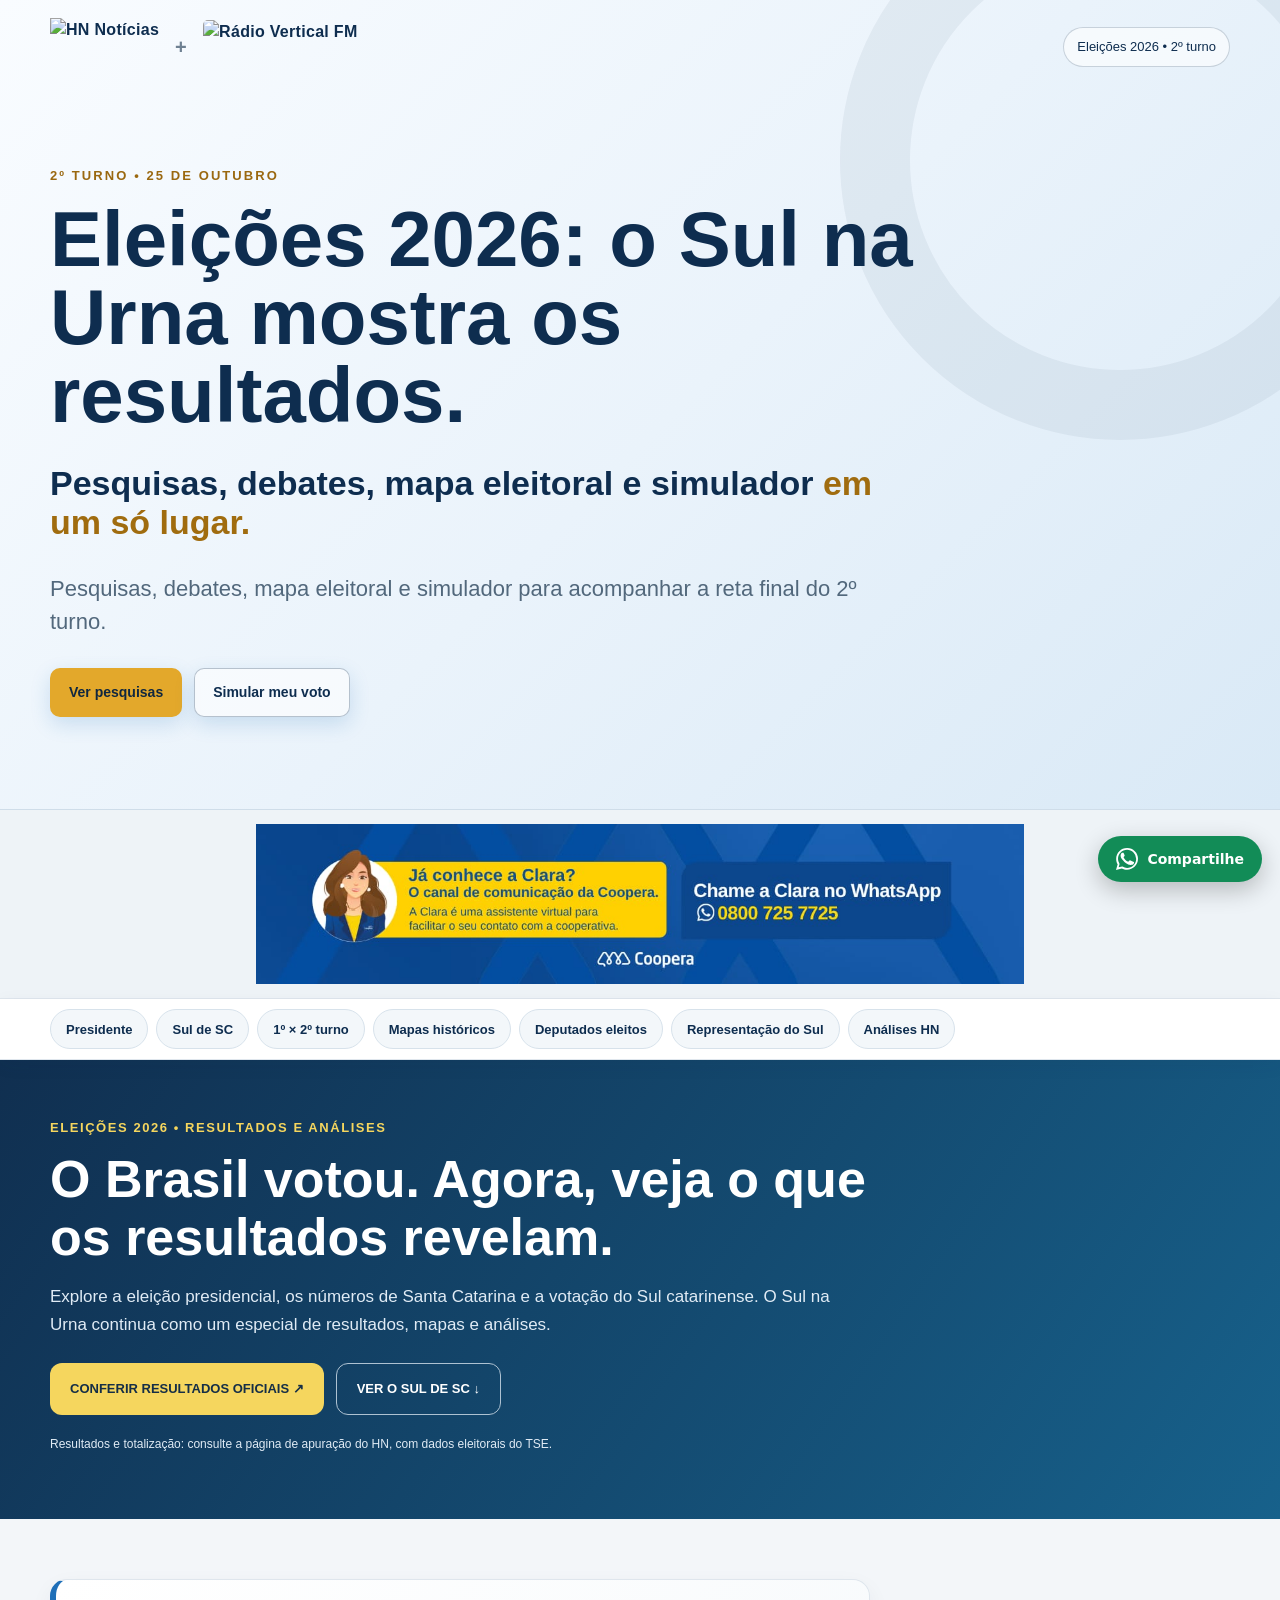
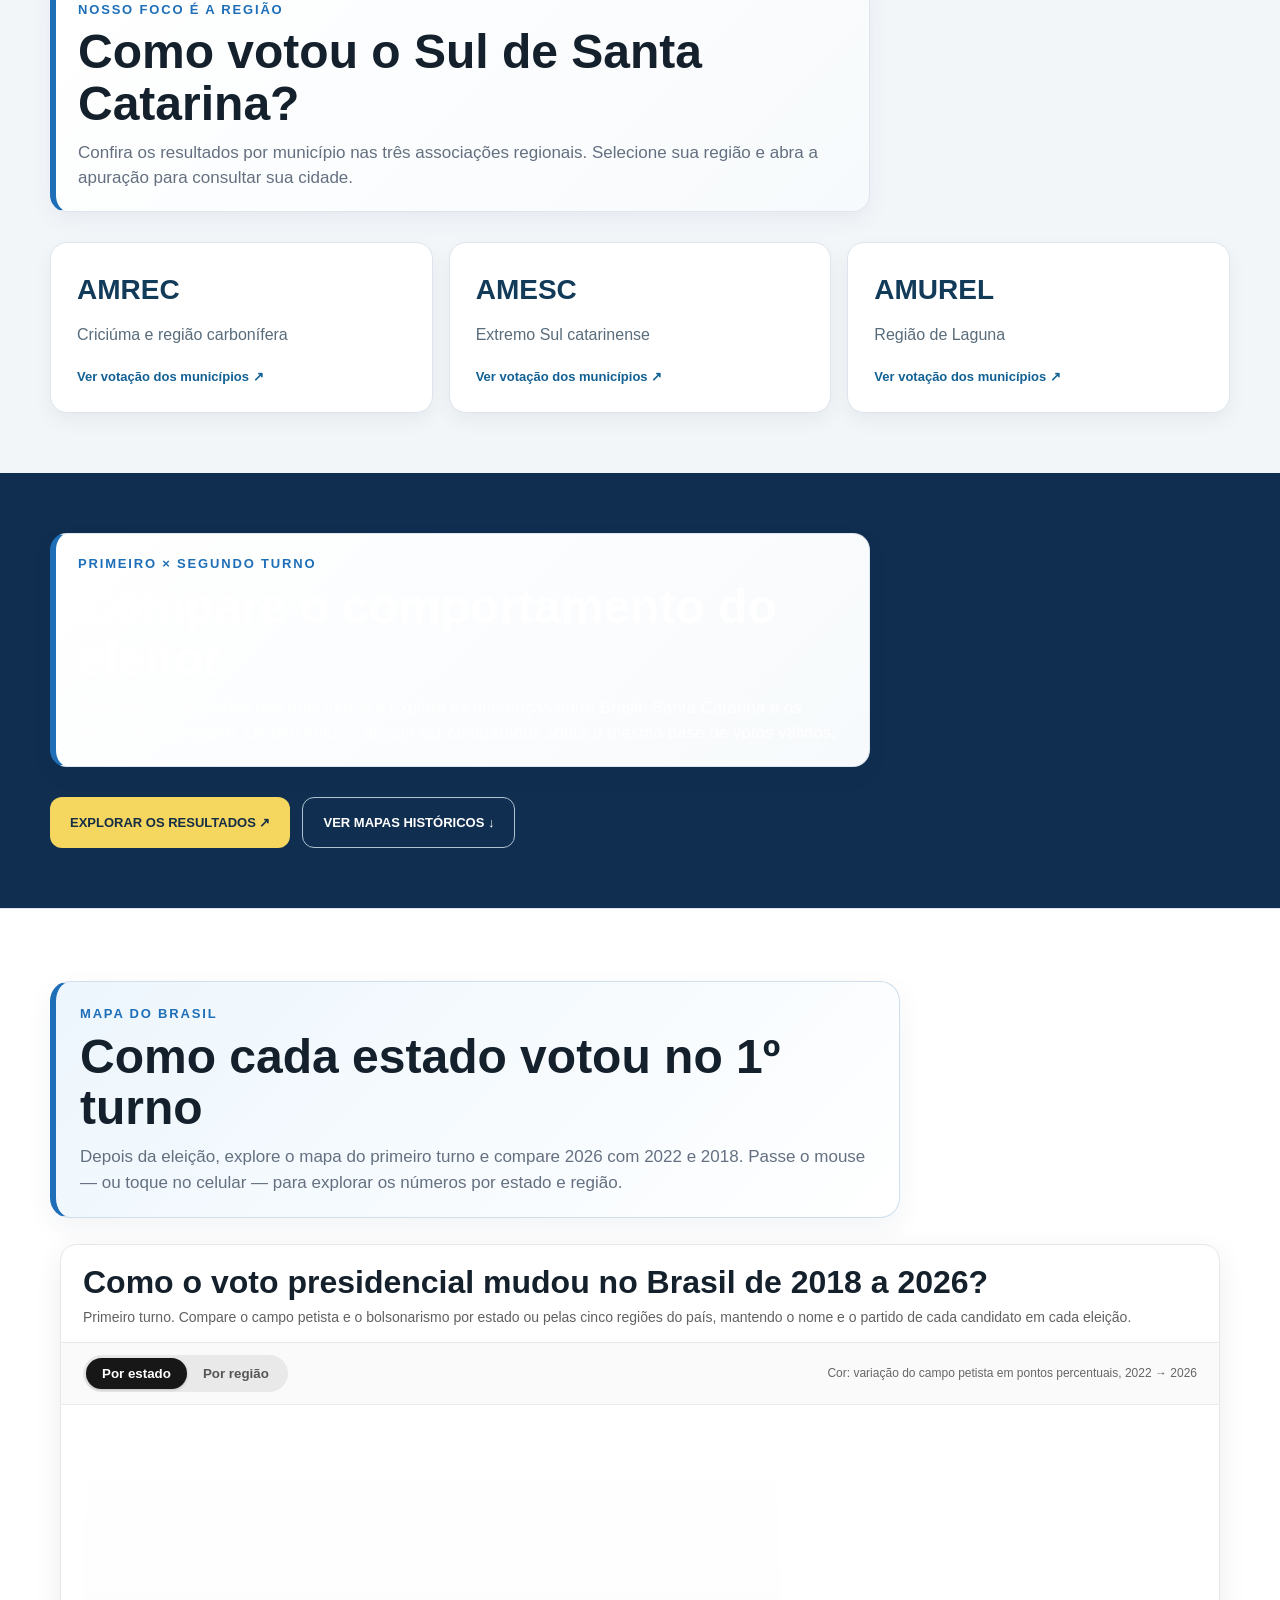
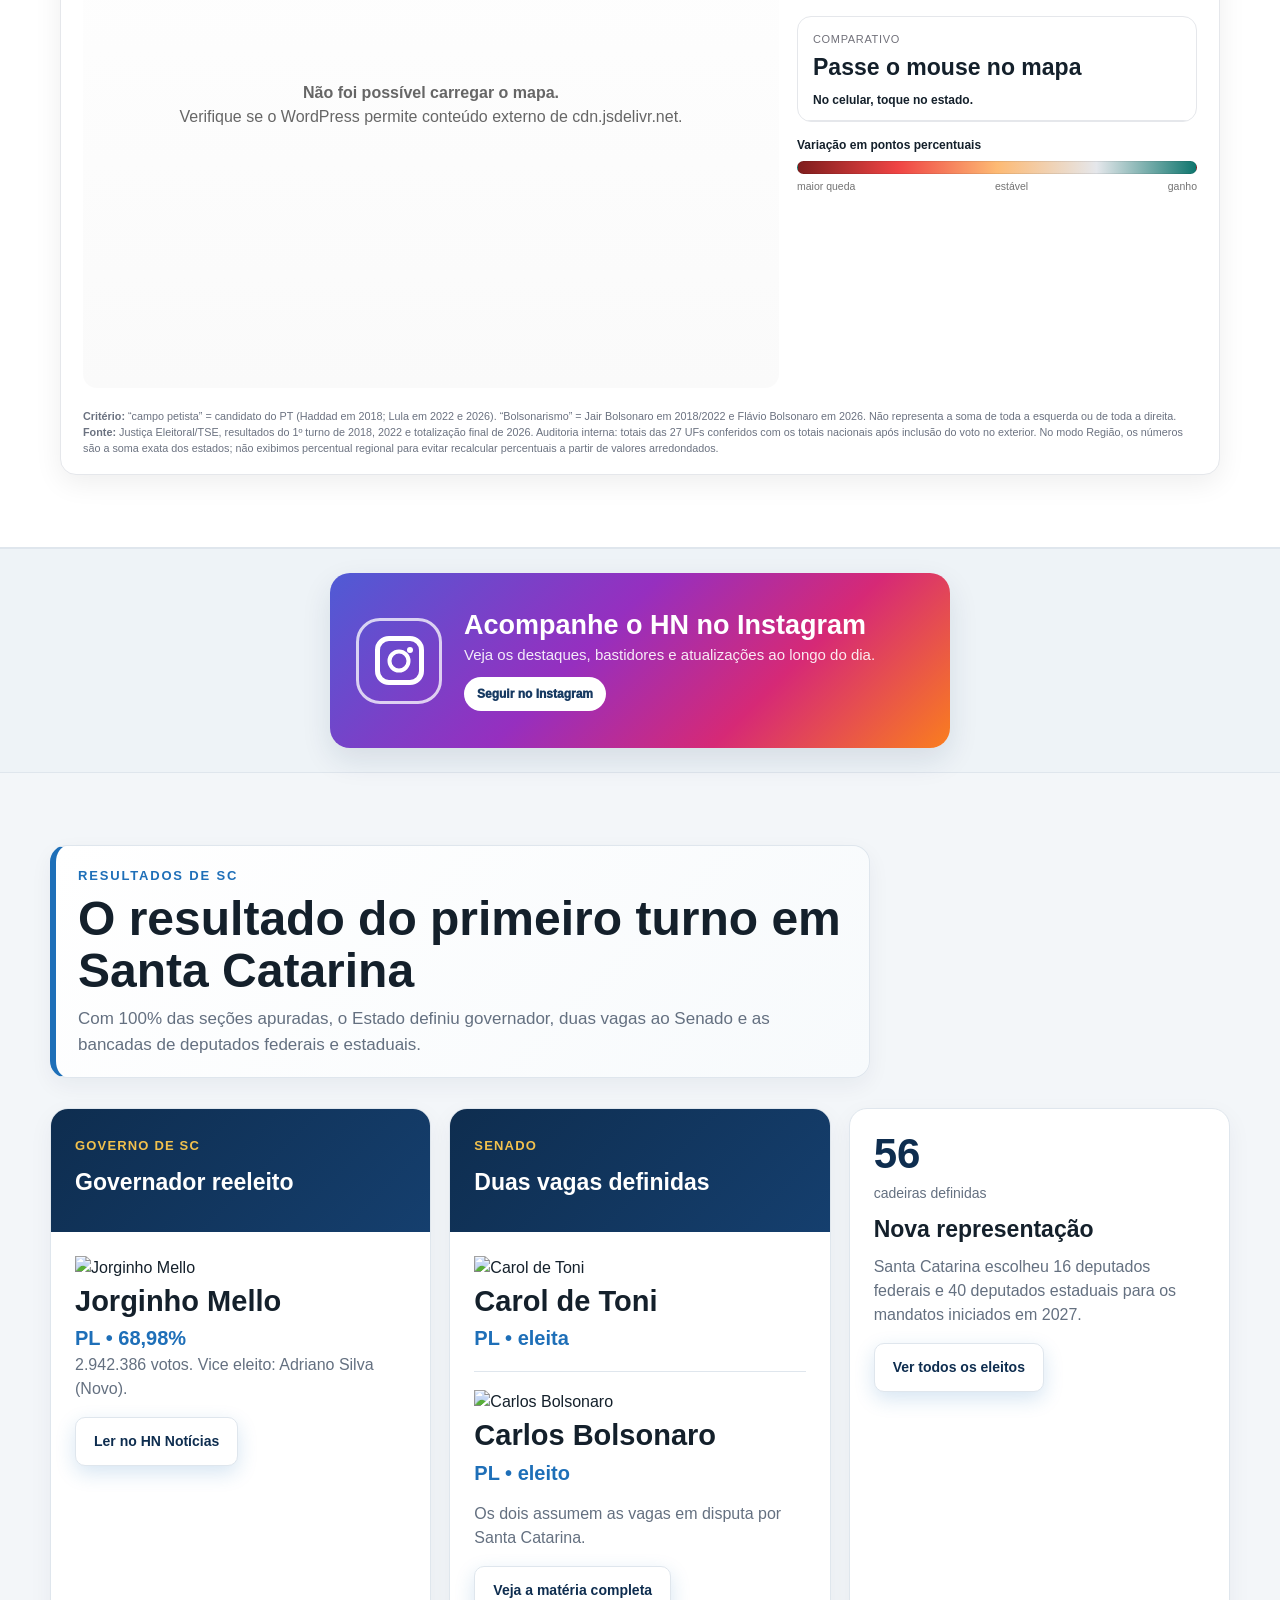
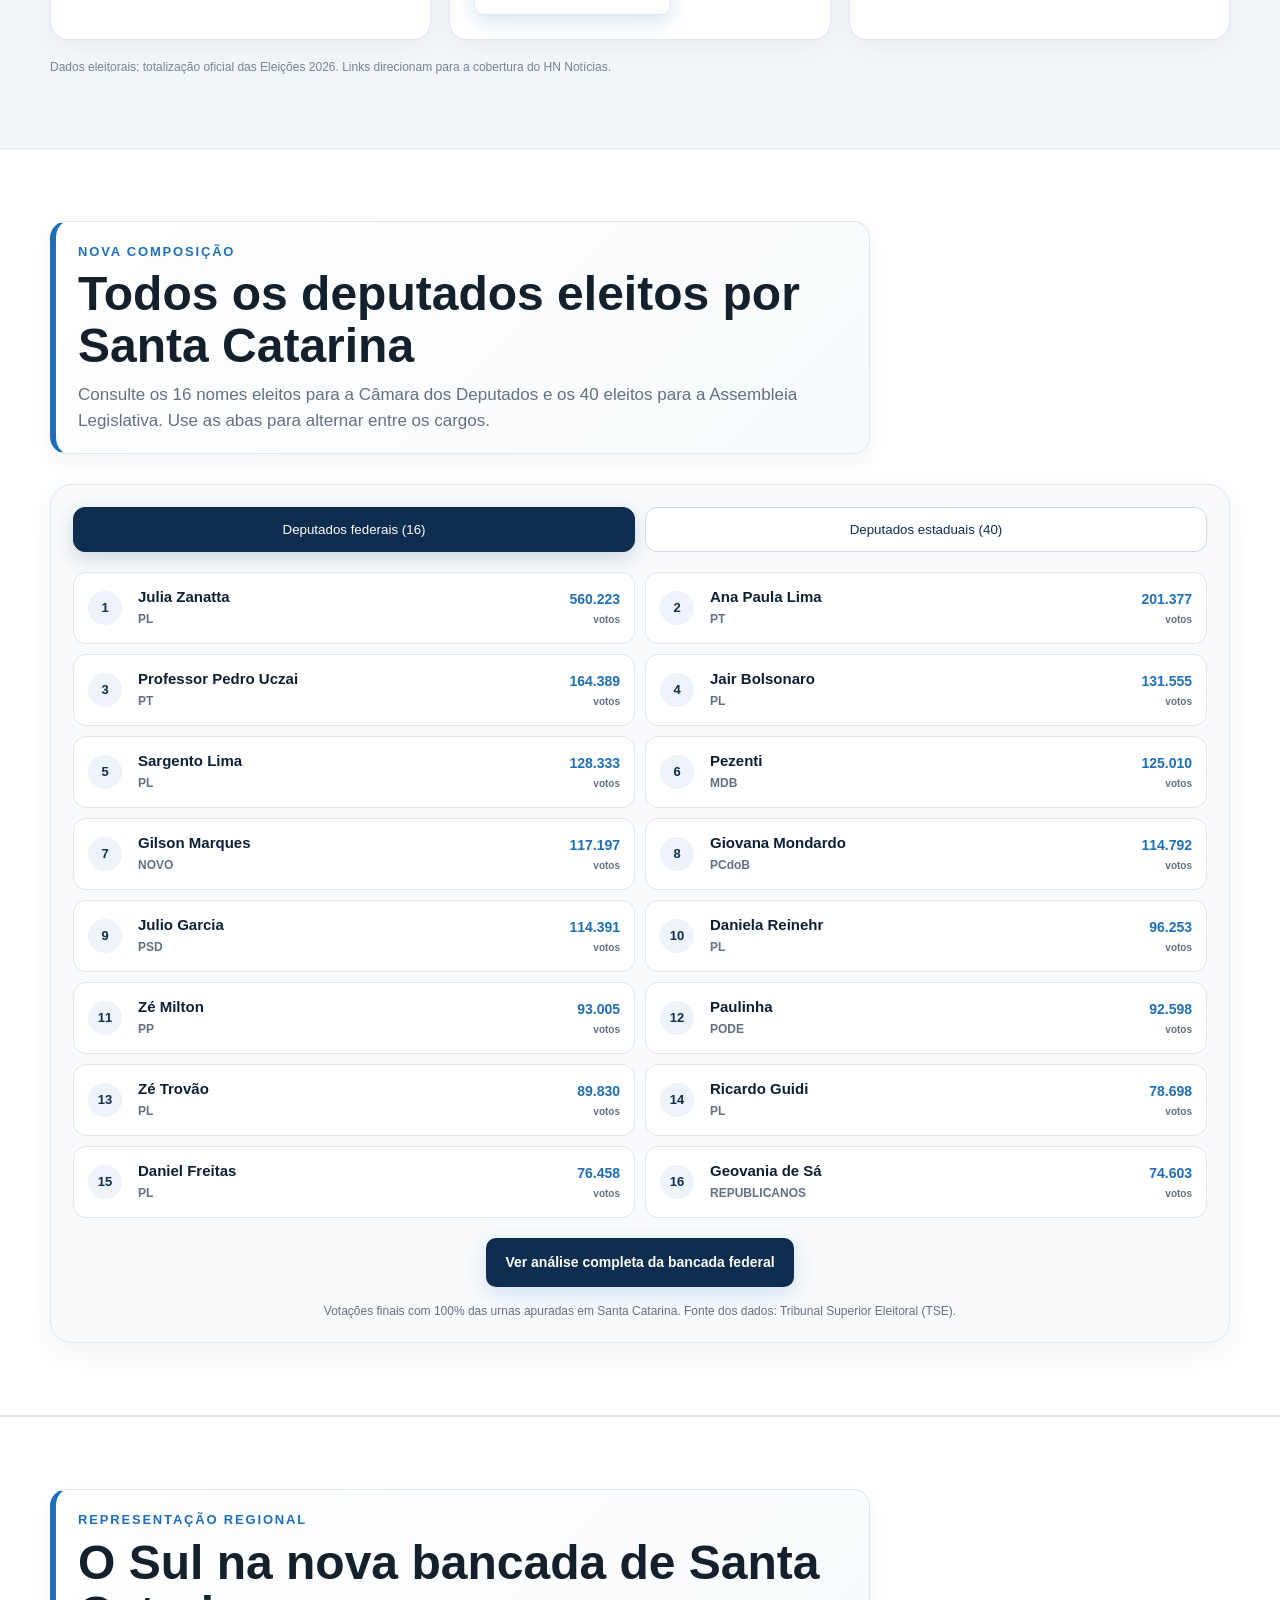
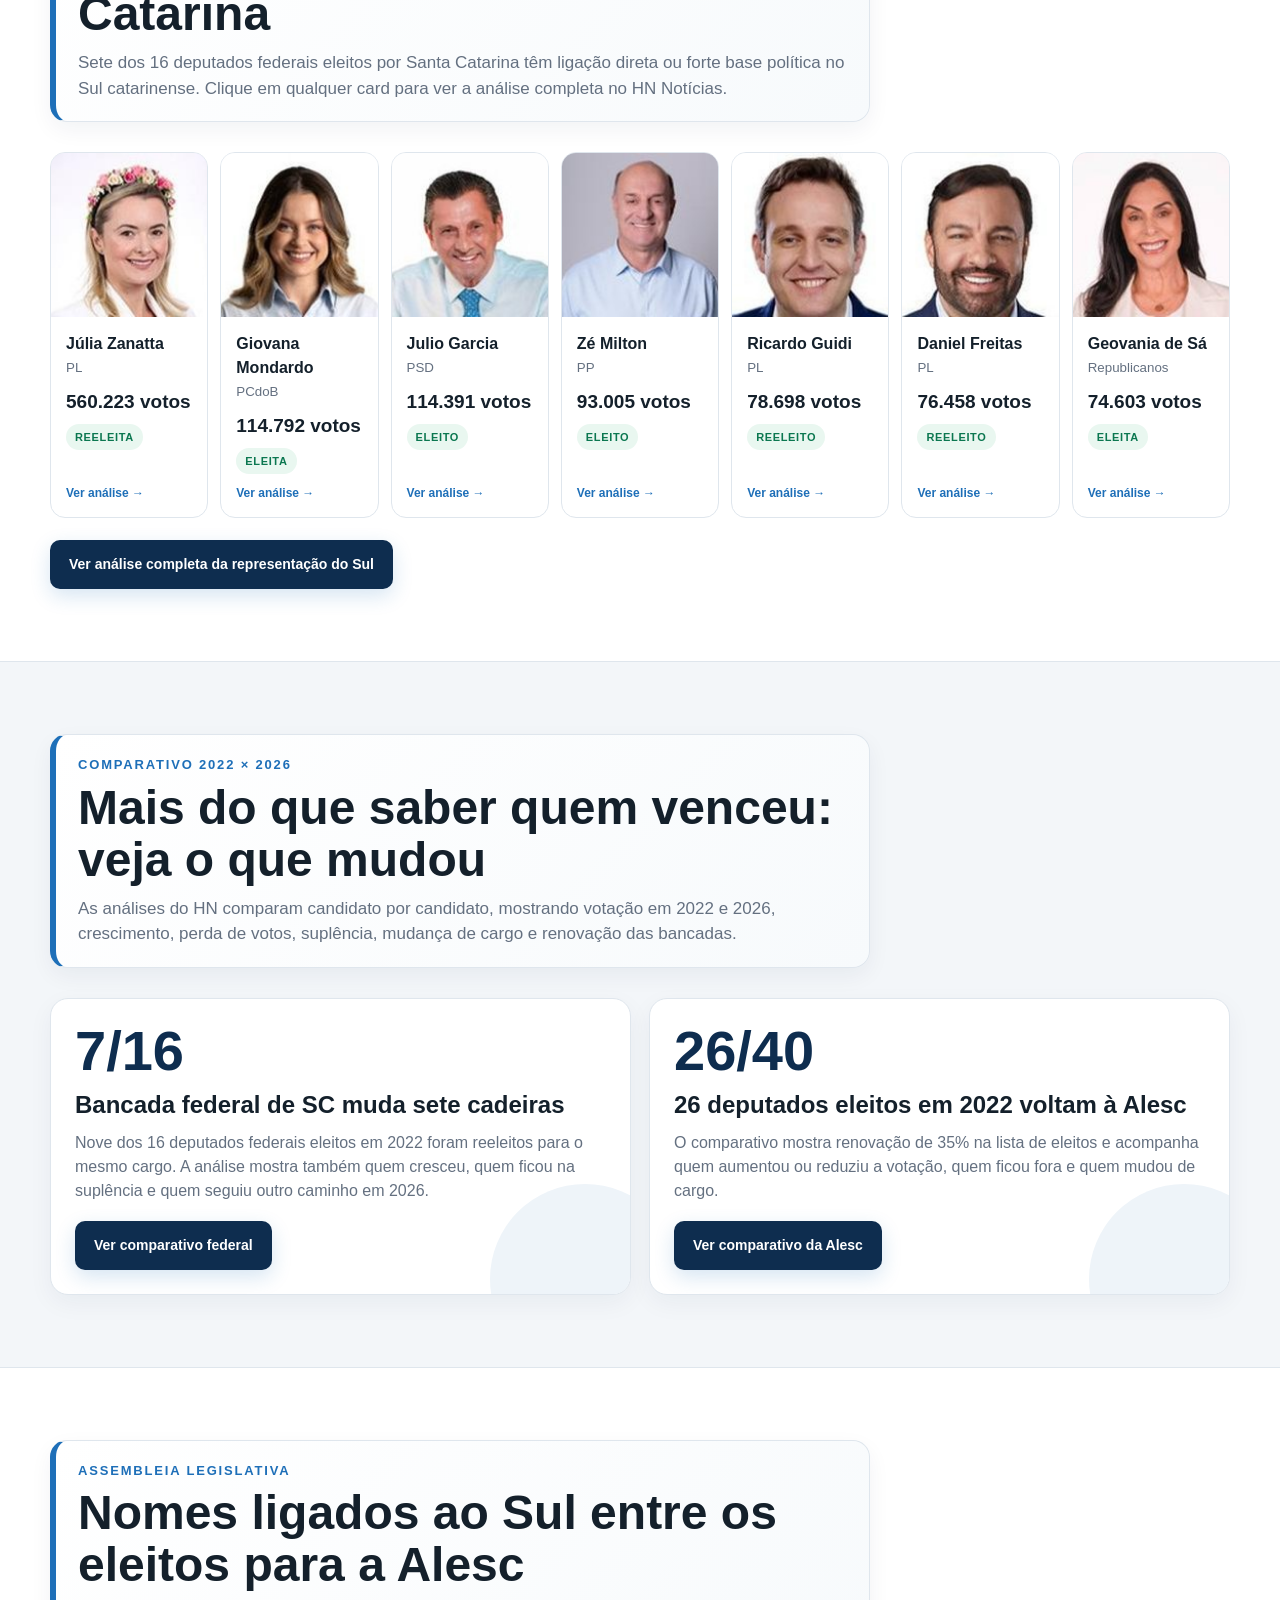
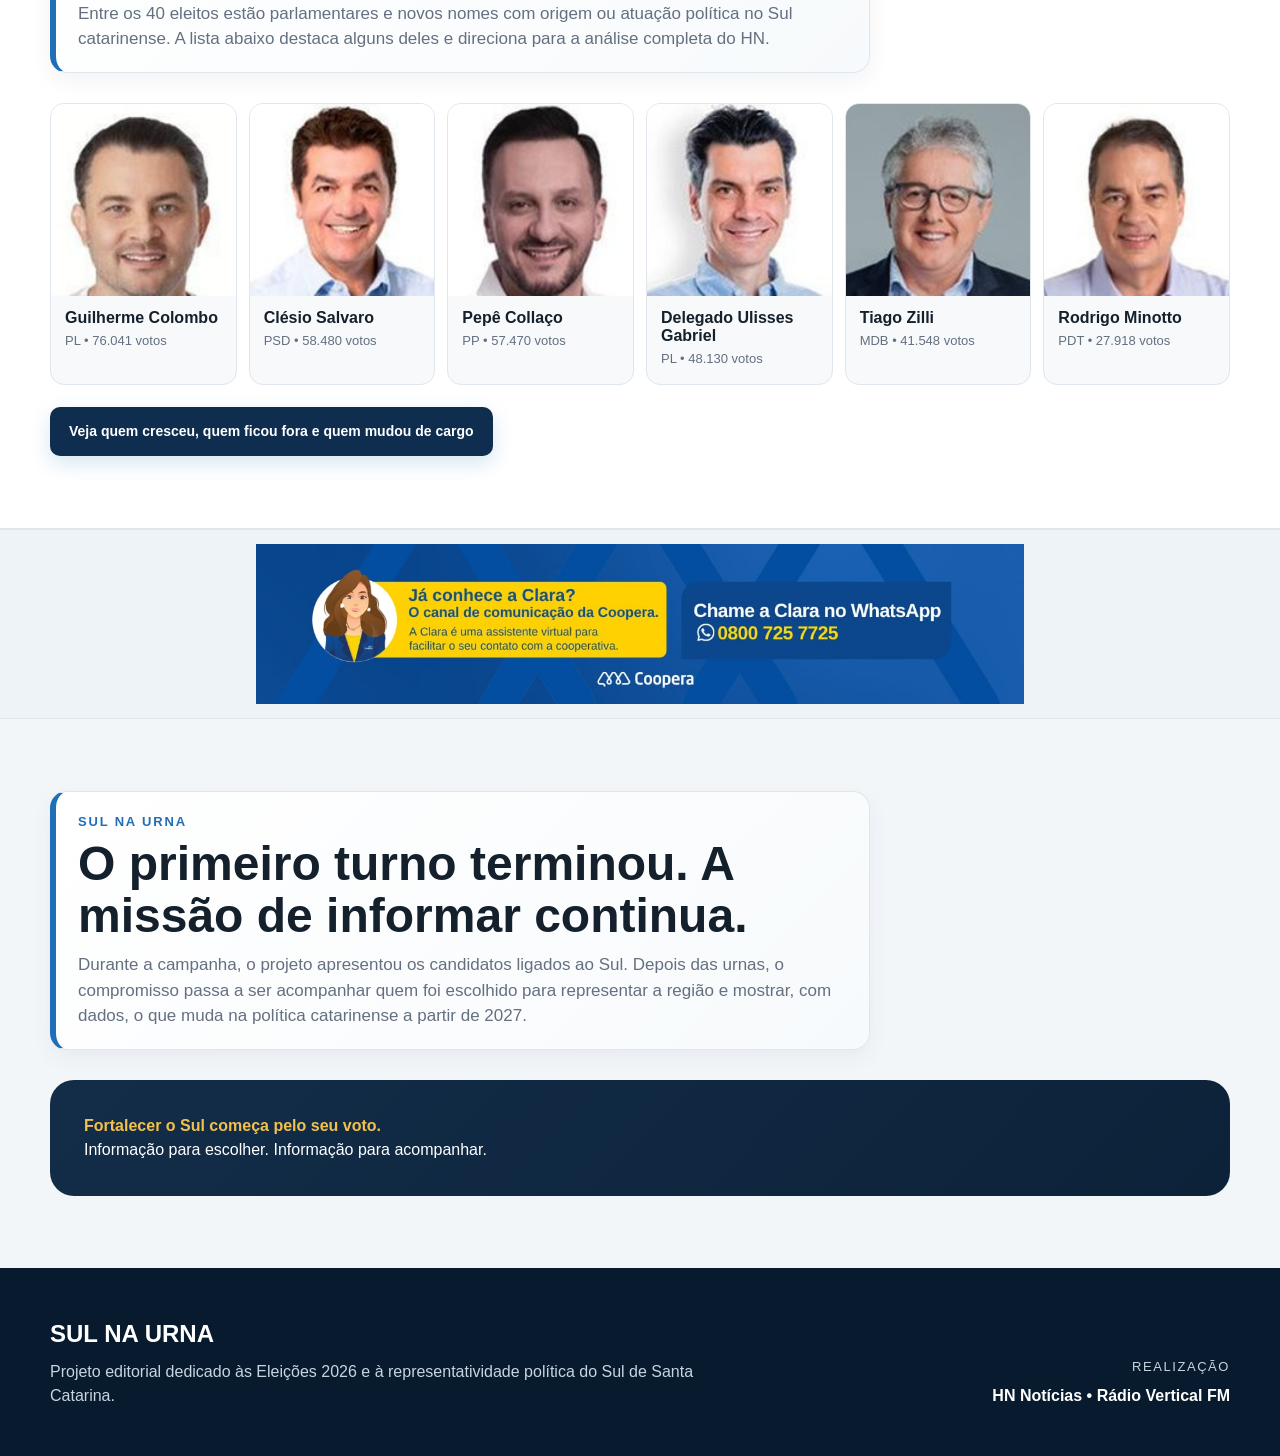
==== commit 58f1b3f1: "Transforma Sul na Urna em especial pós-eleição com seis áreas e foco regional" ====
--- a/index.html
+++ b/index.html
@@ -26,7 +26,7 @@
 <meta property="og:locale" content="pt_BR" />
 <meta property="og:site_name" content="Sul na Urna" />
 <meta property="og:title" content="Central Eleições 2026 | Sul na Urna" />
-<meta property="og:description" content="Pesquisas, mapa, simulador de urna e os resultados das Eleições 2026 em um só lugar." />
+<meta property="og:description" content="Resultados, mapas e análises das Eleições 2026, com foco no Sul de Santa Catarina." />
 <meta property="og:url" content="https://sulnaurna.hnnoticias.com.br/" />
 <meta property="og:image" content="https://sulnaurna.hnnoticias.com.br/.netlify/images?url=/assets/og-sul-na-urna.jfif&amp;w=1200&amp;h=630&amp;fit=cover&amp;fm=jpg&amp;q=78" />
 <meta property="og:image:url" content="https://sulnaurna.hnnoticias.com.br/.netlify/images?url=/assets/og-sul-na-urna.jfif&amp;w=1200&amp;h=630&amp;fit=cover&amp;fm=jpg&amp;q=78" />
@@ -311,6 +311,9 @@
 
 /* Chamada de apuração no topo */
 .hn-apuracao-call{padding:20px 0 12px;background:#f6f9fc}.hn-apuracao-link{display:flex;align-items:center;justify-content:space-between;gap:20px;text-decoration:none!important;background:linear-gradient(115deg,#102f50,#174e78);color:#fff!important;border:2px solid #f2ca46;border-radius:18px;padding:22px 26px;box-shadow:0 12px 28px rgba(15,42,71,.18);transition:transform .2s,box-shadow .2s}.hn-apuracao-link:hover{transform:translateY(-2px);box-shadow:0 15px 30px rgba(15,42,71,.25)}.hn-apuracao-label{font-size:12px;letter-spacing:.09em;text-transform:uppercase;font-weight:900;color:#f5d65e}.hn-apuracao-title{font-size:clamp(21px,3vw,31px);font-weight:900;line-height:1.2;margin:5px 0 7px}.hn-apuracao-desc{font-size:14px;color:#e0eaf4;line-height:1.45}.hn-apuracao-cta{background:#f5d65e;color:#142d48;white-space:nowrap;padding:13px 18px;border-radius:11px;font-weight:900;font-size:14px}@media(max-width:680px){.hn-apuracao-call{padding:12px 0 6px}.hn-apuracao-link{padding:18px;flex-direction:column;align-items:stretch;gap:15px}.hn-apuracao-cta{text-align:center}}
+
+/* Sul na Urna: especial pós-eleição */
+.post-election-hero{background:linear-gradient(125deg,#102f50,#17618b);color:#fff;padding:58px 0 52px}.post-election-hero h2{font-size:clamp(30px,4.4vw,52px);line-height:1.12;max-width:850px;margin:12px 0 17px;color:#fff}.post-election-hero p{max-width:800px;color:#e0ebf5;line-height:1.65;font-size:17px}.post-election-eyebrow{color:#f5d65e;font-size:13px;font-weight:900;letter-spacing:.12em}.post-election-actions{display:flex;flex-wrap:wrap;gap:12px;margin-top:24px}.post-election-button,.post-election-outline{display:inline-flex;align-items:center;justify-content:center;padding:15px 20px;border-radius:12px;font-weight:900;text-decoration:none!important;font-size:13px}.post-election-button{background:#f5d65e;color:#152e46!important}.post-election-outline{border:1px solid #aec2d2;color:#fff!important}.post-election-source{font-size:12px!important;margin-top:20px}.post-election-section{padding:60px 0}.post-election-muted{background:#102f50;color:#fff}.post-election-muted .section-title h2,.post-election-muted .section-title p{color:#fff}.post-election-regions{display:grid;grid-template-columns:repeat(3,minmax(0,1fr));gap:16px;margin-top:22px}.post-election-regions a{display:flex;flex-direction:column;gap:12px;border:1px solid #dce5ee;background:#fff;border-radius:17px;padding:26px;text-decoration:none!important;box-shadow:0 8px 20px rgba(0,0,0,.05)}.post-election-regions strong{font-size:28px;color:#123a59}.post-election-regions span{color:#596c7b}.post-election-regions b{color:#126194;font-size:13px;margin-top:8px}@media(max-width:700px){.post-election-hero{padding:36px 0}.post-election-section{padding:40px 0}.post-election-regions{grid-template-columns:1fr}.post-election-regions a{padding:20px}.post-election-actions>a{width:100%}}
 </style>
 </head>
 <body>
@@ -330,7 +333,7 @@
     </div>
     <div class="hero-content">
       <div class="eyebrow">2º TURNO • 25 DE OUTUBRO</div>
-      <h1>A decisão presidencial entra na reta final.</h1>
+      <h1>Eleições 2026: o Sul na Urna mostra os resultados.</h1>
       <div class="hero-mission">Pesquisas, debates, mapa eleitoral e simulador <strong>em um só lugar.</strong></div>
       <p class="lead">Pesquisas, debates, mapa eleitoral e simulador para acompanhar a reta final do 2º turno.</p>
       <div class="btns"><a class="btn primary" href="#pesquisas">Ver pesquisas</a><a class="btn secondary" href="#segundo-turno">Simular meu voto</a></div>
@@ -347,38 +350,19 @@
 </div>
 
 
-<nav class="section-nav" aria-label="Navegação rápida do Sul na Urna">
-  <div class="wrap section-nav-inner">
-    <a href="#pesquisas">Pesquisas</a>
-    <a href="#mapa-brasil">Mapa do 1º turno</a>
-    <a href="#segundo-turno">Simulador</a>
-    <a href="#resultados">Resultados de SC</a>
-    <a href="#todos-eleitos">Deputados eleitos</a>
-    <a href="#sul-eleito">Representação do Sul</a>
-  </div>
-</nav>
+<nav class="section-nav" aria-label="Navegação rápida do Sul na Urna"><div class="wrap section-nav-inner"><a href="#presidencial-2026">Presidente</a><a href="#sul-municipios">Sul de SC</a><a href="#comparativo-turnos">1º × 2º turno</a><a href="#mapa-brasil">Mapas históricos</a><a href="#todos-eleitos">Deputados eleitos</a><a href="#sul-eleito">Representação do Sul</a><a href="#analises-hn">Análises HN</a></div></nav>
 
 <main>
-<section class="hn-apuracao-call" aria-label="Acompanhe a apuração eleitoral"><div class="wrap"><a class="hn-apuracao-link" href="https://hnnoticias.com.br/apuracao-hn-2026/" aria-label="Abrir página especial de apuração do HN Notícias"><div><div class="hn-apuracao-label">🗳️ Eleições 2026 • 2º turno</div><div class="hn-apuracao-title">Acompanhe a apuração dos votos no HN Notícias</div><div class="hn-apuracao-desc">A partir das 17h, confira os resultados do Brasil, de Santa Catarina e da sua cidade em nossa cobertura especial.</div></div><span class="hn-apuracao-cta">CONFERIR APURAÇÃO →</span></a></div></section>
-
-<section id="pesquisas" class="major-section"><div class="wrap"><div class="major-head dark"><div class="stage">Pesquisas do 2º turno</div><h2>O que mostram os levantamentos mais recentes</h2><p>Compare as pesquisas mais recentes e veja como está a disputa nesta reta final.</p></div><div class="poll-updated">Atualizado às <strong>22:06</strong> do dia <strong>24/10</strong></div><div class="poll-stack">
-<article class="poll-card-v reveal-on-scroll"><div class="poll-top"><div class="poll-name"><span class="poll-index">01</span><span class="brand-badge"><img src="https://www.google.com/s2/favicons?domain=datafolha.folha.uol.com.br&sz=128" alt="Logo Datafolha"></span><h3>Datafolha</h3></div><span class="poll-date">24 OUT</span></div><div class="poll-bars"><div class="poll-line"><div class="poll-who">Flávio Bolsonaro</div><div class="poll-track"><div class="poll-fill fb" style="--w:51%"></div></div><div class="poll-pct">51%</div></div><div class="poll-line"><div class="poll-who">Lula</div><div class="poll-track"><div class="poll-fill lu" style="--w:49%"></div></div><div class="poll-pct">49%</div></div></div><div class="poll-foot"><div class="poll-meta"><strong>4.050 entrevistados</strong> • 23 e 24/10 • <strong>margem ±2 p.p.</strong> • BR-09540/2026</div><a class="poll-source" target="_blank" rel="noopener" href="https://noticias.uol.com.br/eleicoes/2026/10/24/lula-na-pesquisa-para-presidente-veja-ultimos-numeros-do-segundo-turno.ghtm">Fonte →</a></div></article>
-<article class="poll-card-v reveal-on-scroll"><div class="poll-top"><div class="poll-name"><span class="poll-index">02</span><span class="brand-badge"><img src="https://www.google.com/s2/favicons?domain=quaest.com.br&sz=128" alt="Logo Genial/Quaest"></span><h3>Genial/Quaest</h3></div><span class="poll-date">24 OUT</span></div><div class="poll-bars"><div class="poll-line"><div class="poll-who">Flávio Bolsonaro</div><div class="poll-track"><div class="poll-fill fb" style="--w:51%"></div></div><div class="poll-pct">51%</div></div><div class="poll-line"><div class="poll-who">Lula</div><div class="poll-track"><div class="poll-fill lu" style="--w:49%"></div></div><div class="poll-pct">49%</div></div></div><div class="poll-foot"><div class="poll-meta"><strong>3.702 entrevistados</strong> • 23 e 24/10 • <strong>margem ±2 p.p.</strong> • BR-09158/2026</div><a class="poll-source" target="_blank" rel="noopener" href="https://noticias.uol.com.br/eleicoes/2026/10/24/lula-na-pesquisa-para-presidente-veja-ultimos-numeros-do-segundo-turno.ghtm">Fonte →</a></div></article>
-<article class="poll-card-v reveal-on-scroll"><div class="poll-top"><div class="poll-name"><span class="poll-index">03</span><span class="brand-badge"><img src="https://www.google.com/s2/favicons?domain=atlasintel.org&sz=128" alt="Logo AtlasIntel/Bloomberg"></span><h3>AtlasIntel/Bloomberg</h3></div><span class="poll-date">24 OUT</span></div><div class="poll-bars"><div class="poll-line"><div class="poll-who">Flávio Bolsonaro</div><div class="poll-track"><div class="poll-fill fb" style="--w:50.8%"></div></div><div class="poll-pct">50,8%</div></div><div class="poll-line"><div class="poll-who">Lula</div><div class="poll-track"><div class="poll-fill lu" style="--w:49.2%"></div></div><div class="poll-pct">49,2%</div></div></div><div class="poll-foot"><div class="poll-meta"><strong>4.990 entrevistados</strong> • 18 a 23/10 • <strong>margem ±1 p.p.</strong> • BR-06380/2026</div><a class="poll-source" target="_blank" rel="noopener" href="https://noticias.uol.com.br/eleicoes/2026/10/24/atlasintel-presidencial-24-de-outubro.ghtm">Fonte →</a></div></article>
-<article class="poll-card-v reveal-on-scroll"><div class="poll-top"><div class="poll-name"><span class="poll-index">04</span><span class="brand-badge"><img src="https://www.google.com/s2/favicons?domain=nexus.fsb.com.br&sz=128" alt="Logo BTG/Nexus"></span><h3>BTG/Nexus</h3></div><span class="poll-date">24 OUT</span></div><div class="poll-bars"><div class="poll-line"><div class="poll-who">Flávio Bolsonaro</div><div class="poll-track"><div class="poll-fill fb" style="--w:50.5%"></div></div><div class="poll-pct">50,5%</div></div><div class="poll-line"><div class="poll-who">Lula</div><div class="poll-track"><div class="poll-fill lu" style="--w:49.5%"></div></div><div class="poll-pct">49,5%</div></div></div><div class="poll-foot"><div class="poll-meta"><strong>2.000 entrevistados</strong> • 23 e 24/10 • <strong>margem ±2 p.p.</strong> • BR-08234/2026</div><a class="poll-source" target="_blank" rel="noopener" href="https://www1.folha.uol.com.br/poder/2026/10/btgnexus-flavio-bolsonaro-tem-505-dos-votos-validos-e-lula-495.shtml">Fonte →</a></div></article>
-<article class="poll-card-v reveal-on-scroll"><div class="poll-top"><div class="poll-name"><span class="poll-index">05</span><span class="brand-badge"><img src="https://www.google.com/s2/favicons?domain=cnt.org.br&sz=128" alt="Logo CNT/MDA"></span><h3>CNT/MDA</h3></div><span class="poll-date">24 OUT</span></div><div class="poll-bars"><div class="poll-line"><div class="poll-who">Flávio Bolsonaro</div><div class="poll-track"><div class="poll-fill fb" style="--w:50.7%"></div></div><div class="poll-pct">50,7%</div></div><div class="poll-line"><div class="poll-who">Lula</div><div class="poll-track"><div class="poll-fill lu" style="--w:49.3%"></div></div><div class="poll-pct">49,3%</div></div></div><div class="poll-foot"><div class="poll-meta"><strong>2.002 entrevistados</strong> • 21 a 23/10 • <strong>margem ±2,2 p.p.</strong> • BR-02136/2026</div><a class="poll-source" target="_blank" rel="noopener" href="https://noticias.uol.com.br/eleicoes/2026/10/24/pesquisa-lula-x-flavio-segundo-turno-veja-os-numeros-atualizados-de-hoje.ghtm">Fonte →</a></div></article>
-</div><div class="poll-note"><strong>Como ler:</strong> pesquisas medem a intenção de voto no período em que foram realizadas e têm margens de erro próprias. Oscilações numéricas dentro da margem não permitem afirmar mudança de cenário por si só. Todos os percentuais apresentados são de votos válidos, que excluem votos brancos, nulos e indecisos.</div></div></section>
-
-<div class="community-break"><div class="wrap"><div class="community-promo whatsapp reveal-on-scroll"><a href="https://chat.whatsapp.com/B5gu3YsNHkeA7ymEV8lJze" target="_blank" rel="noopener noreferrer" aria-label="Receber notícias do HN no WhatsApp"><img src="[data-uri]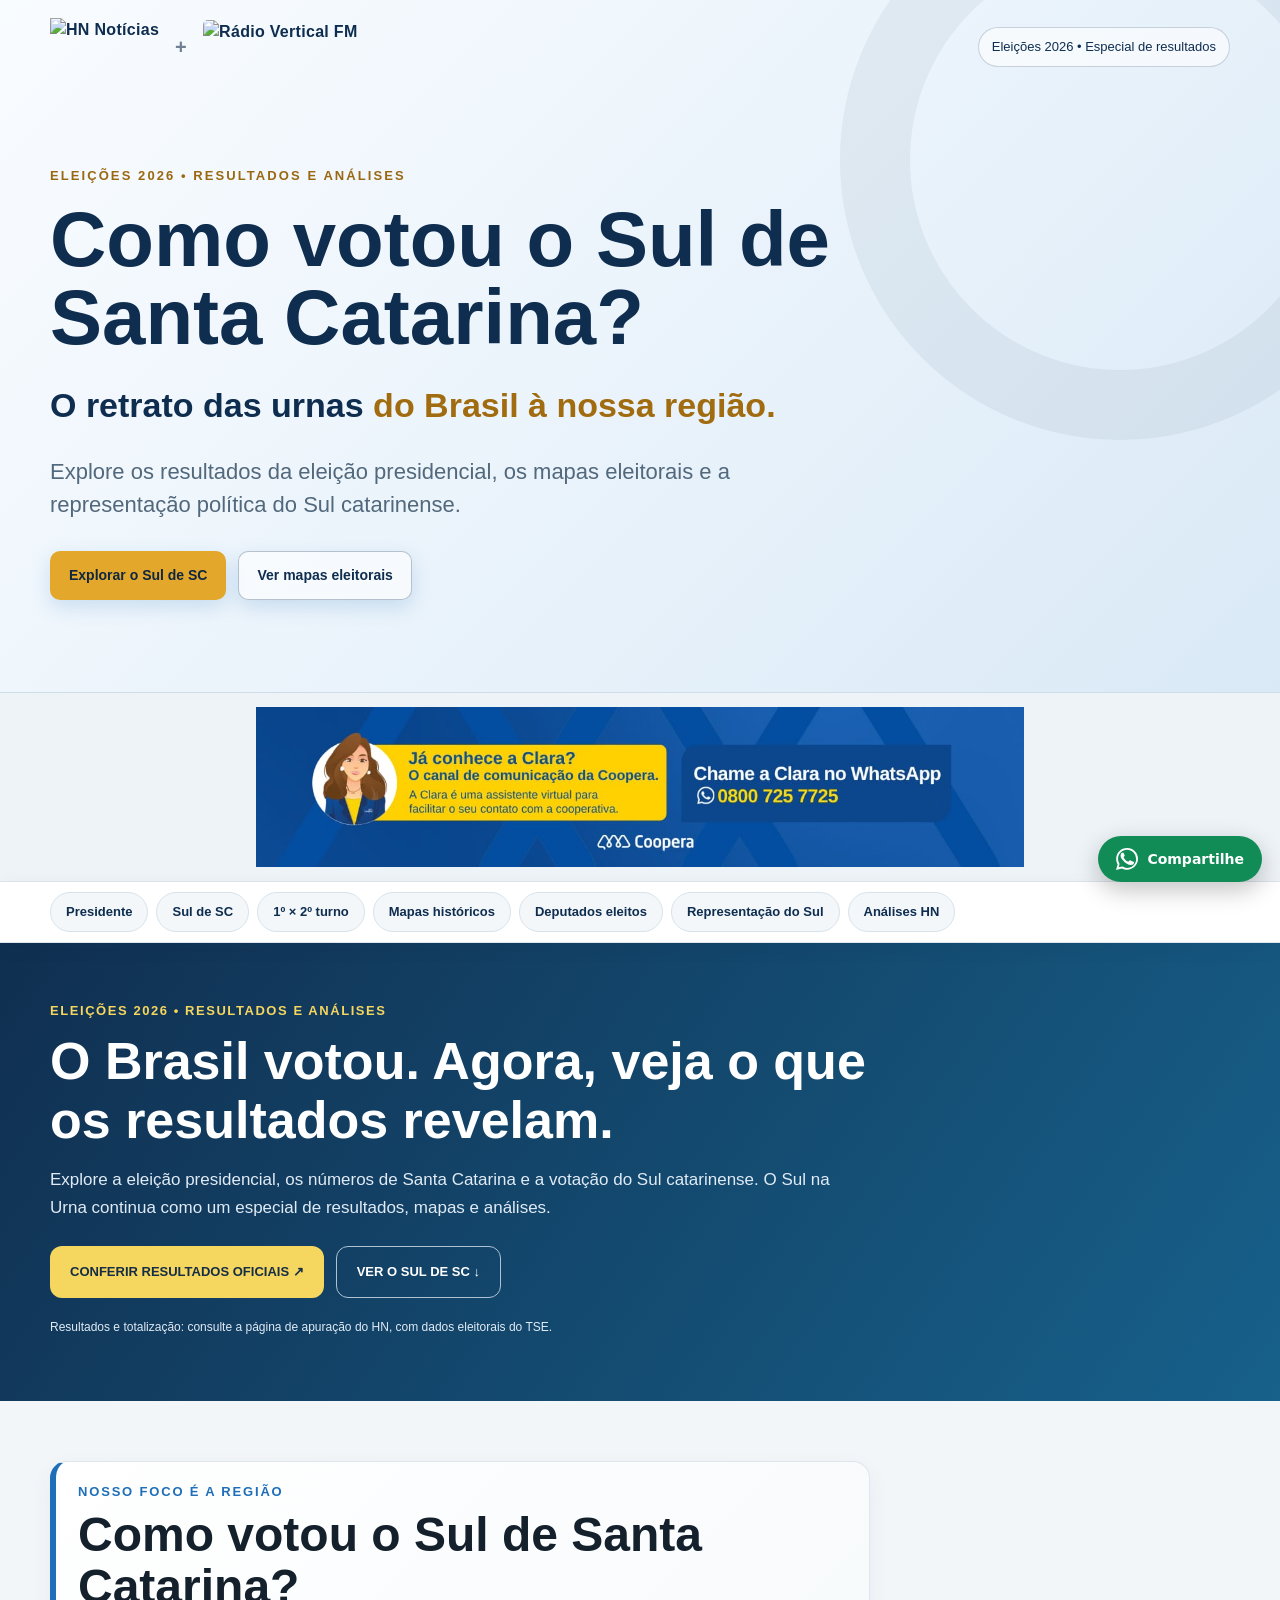
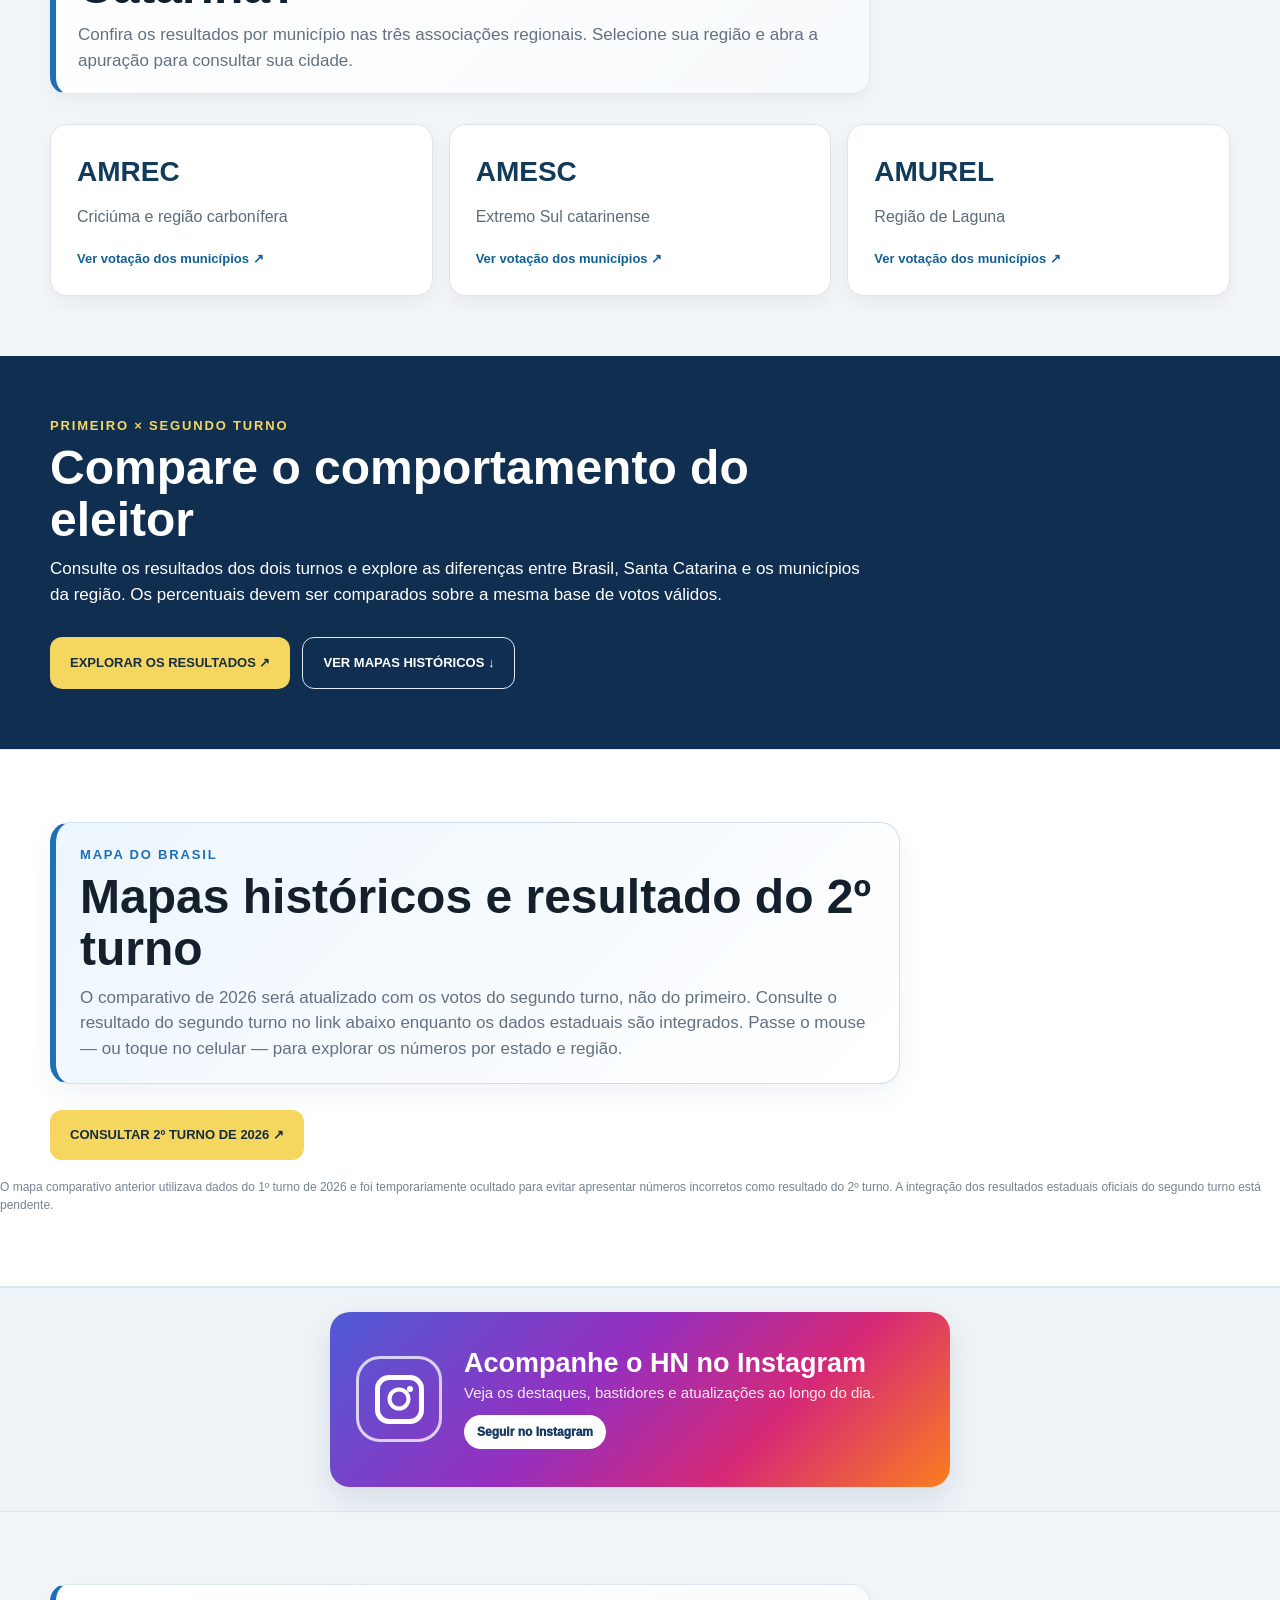
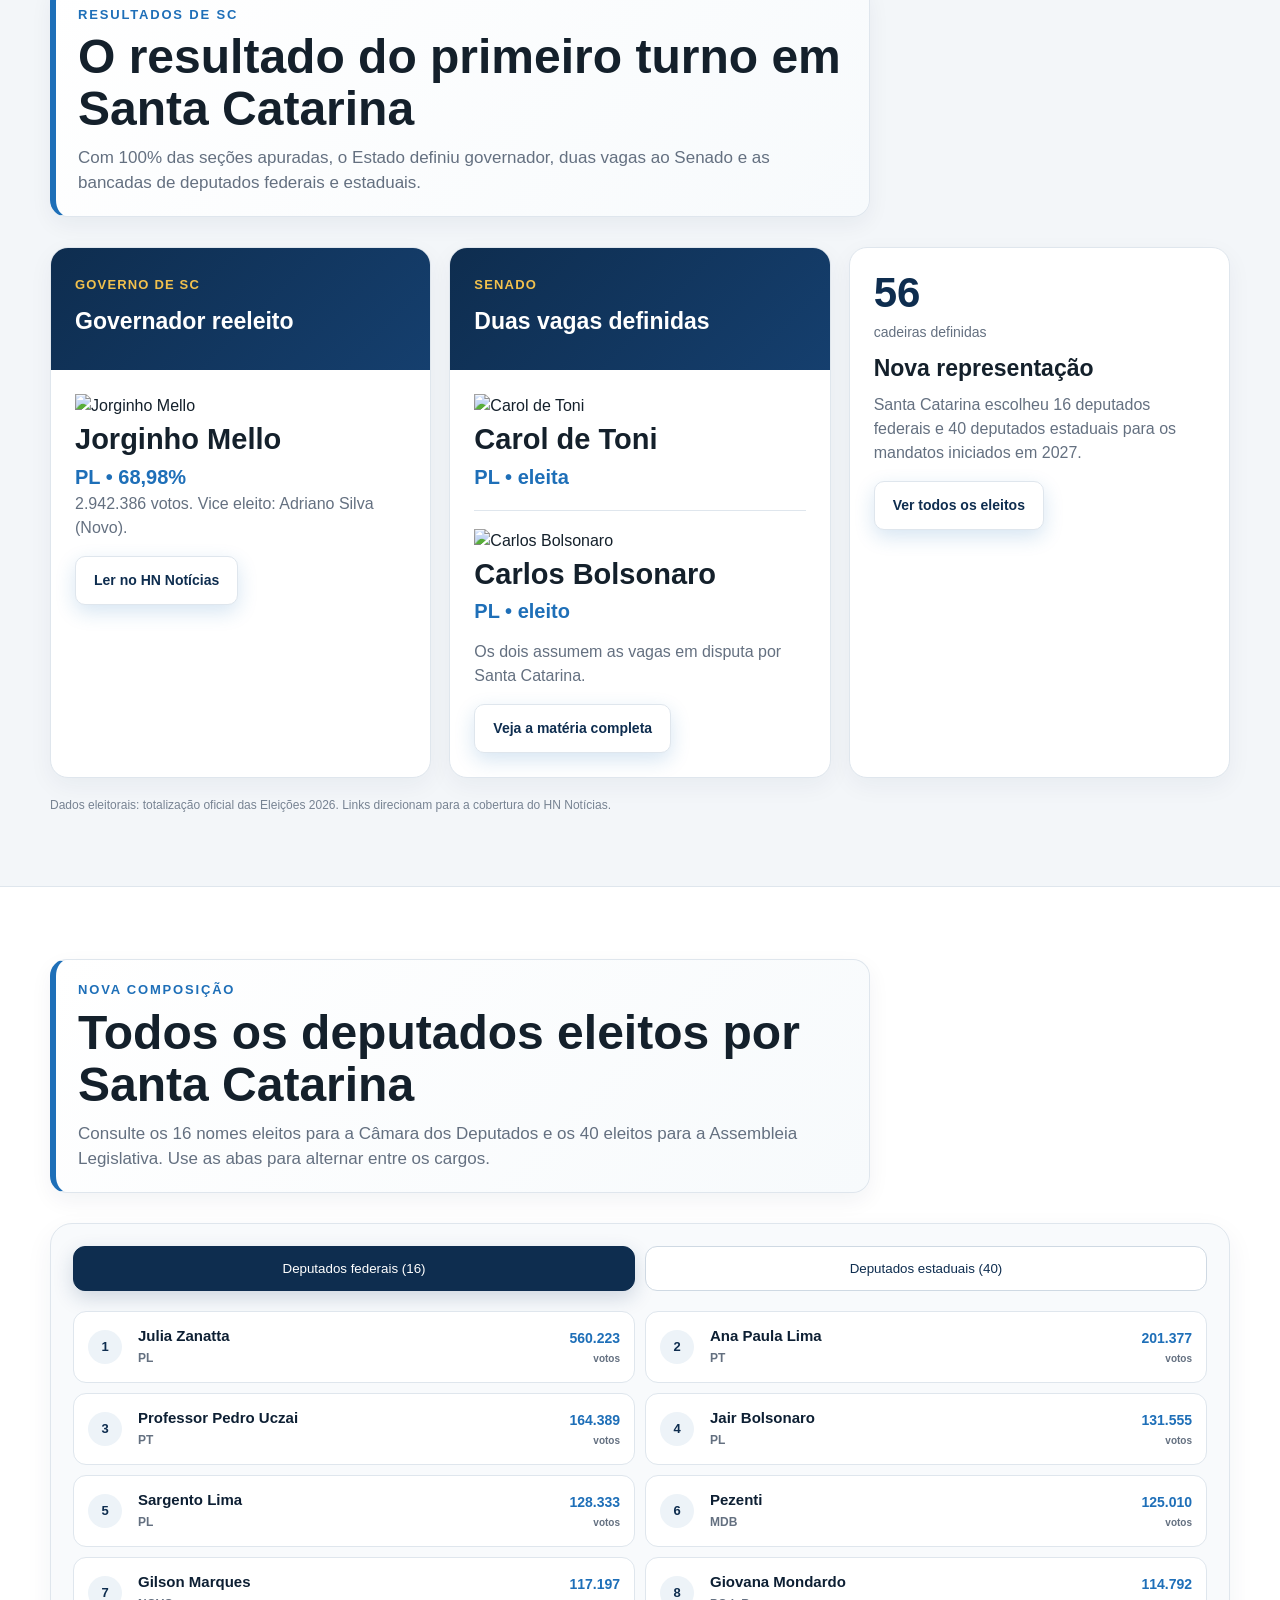
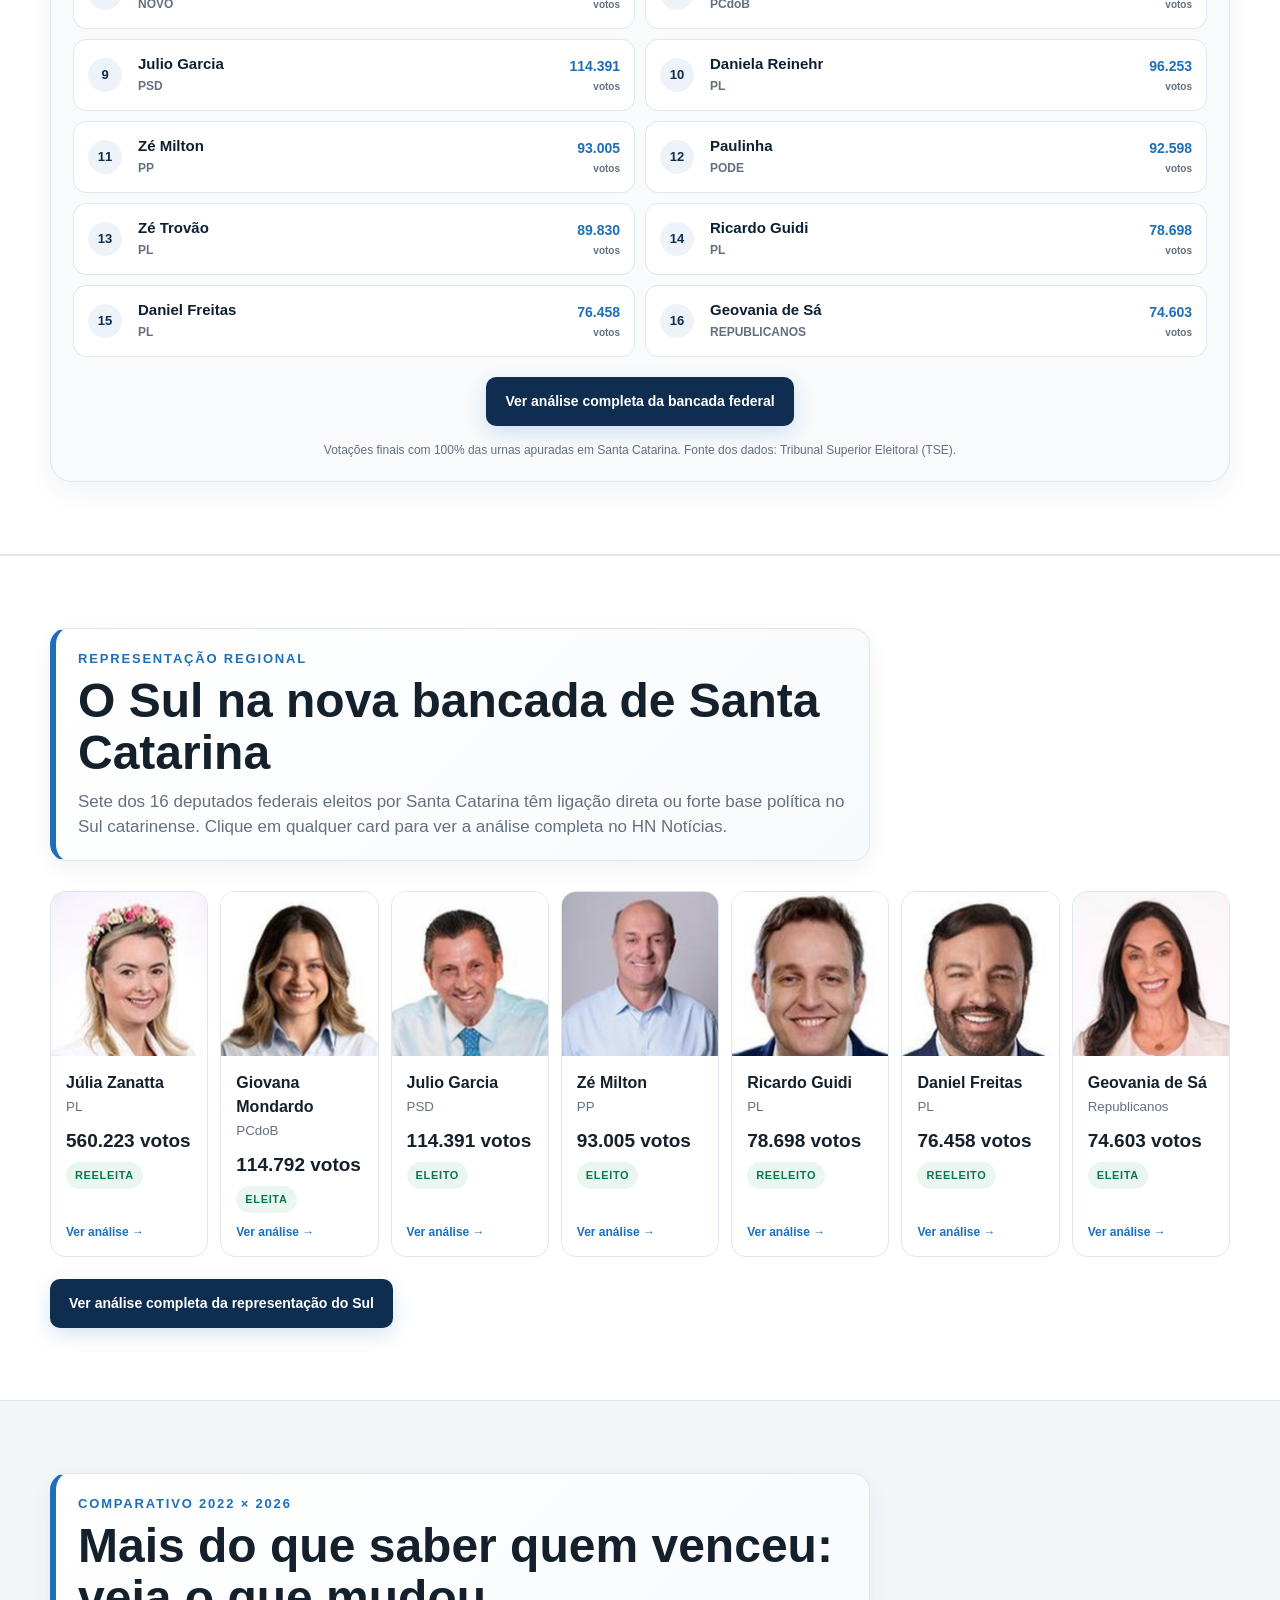
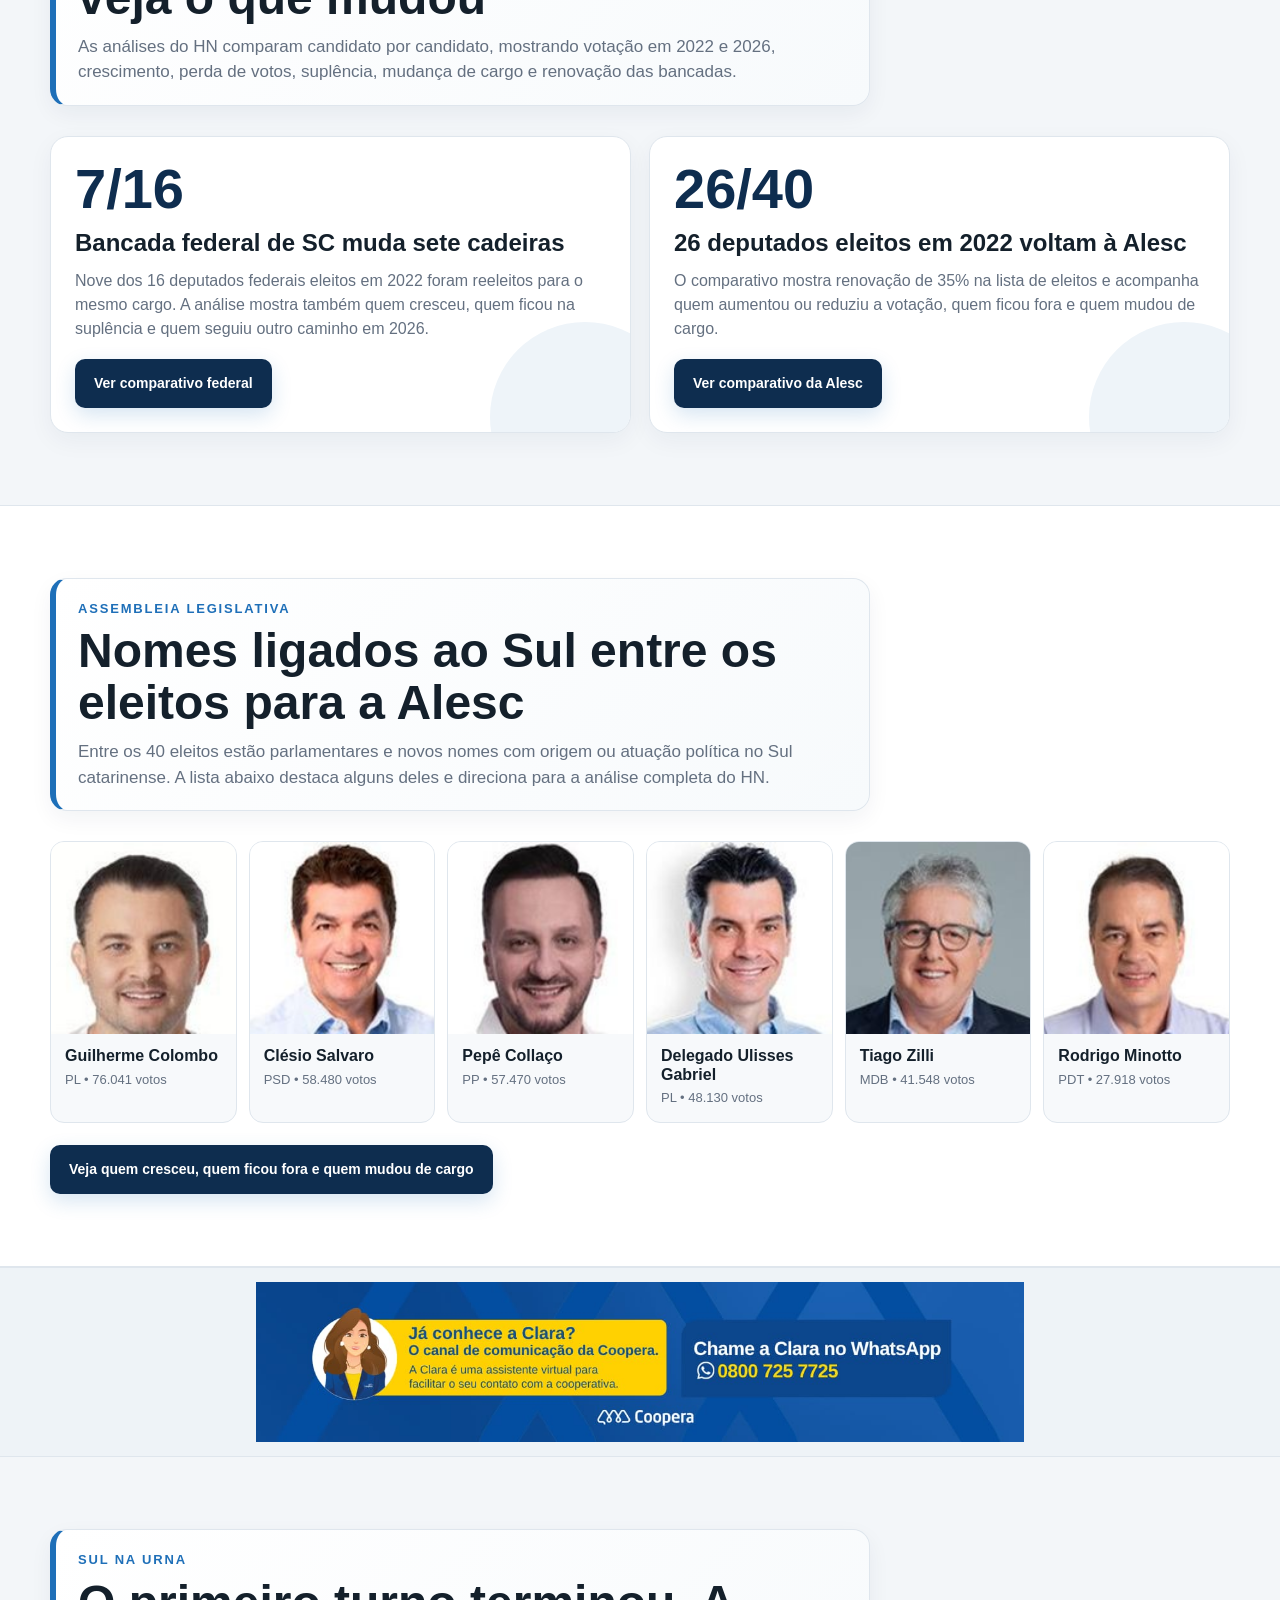
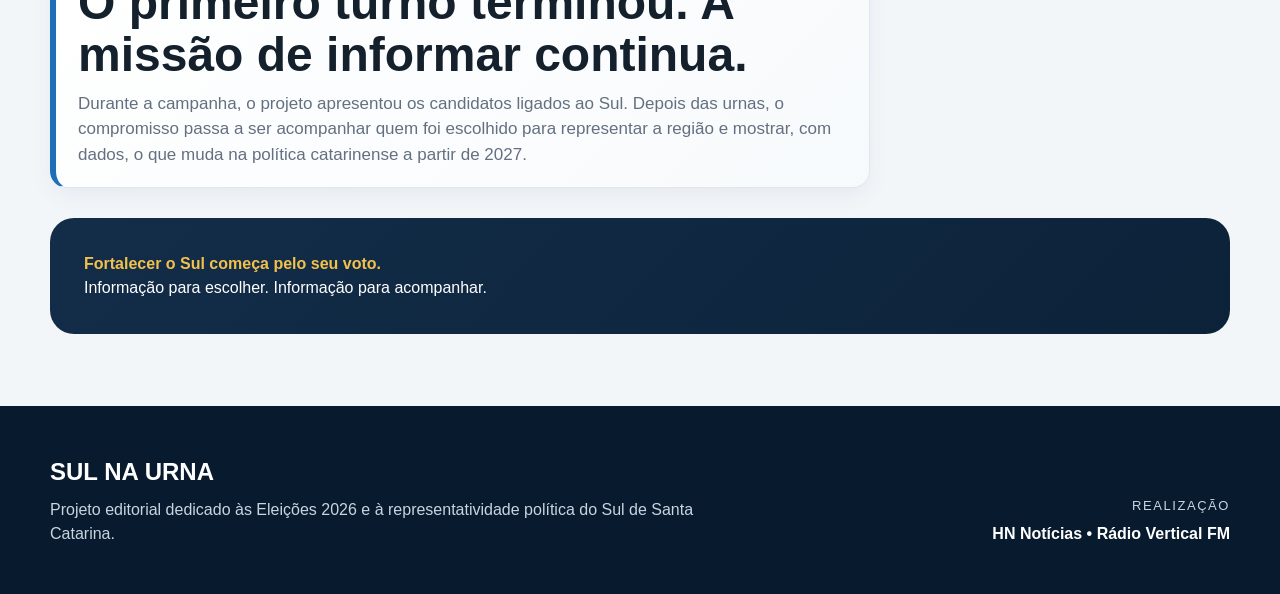
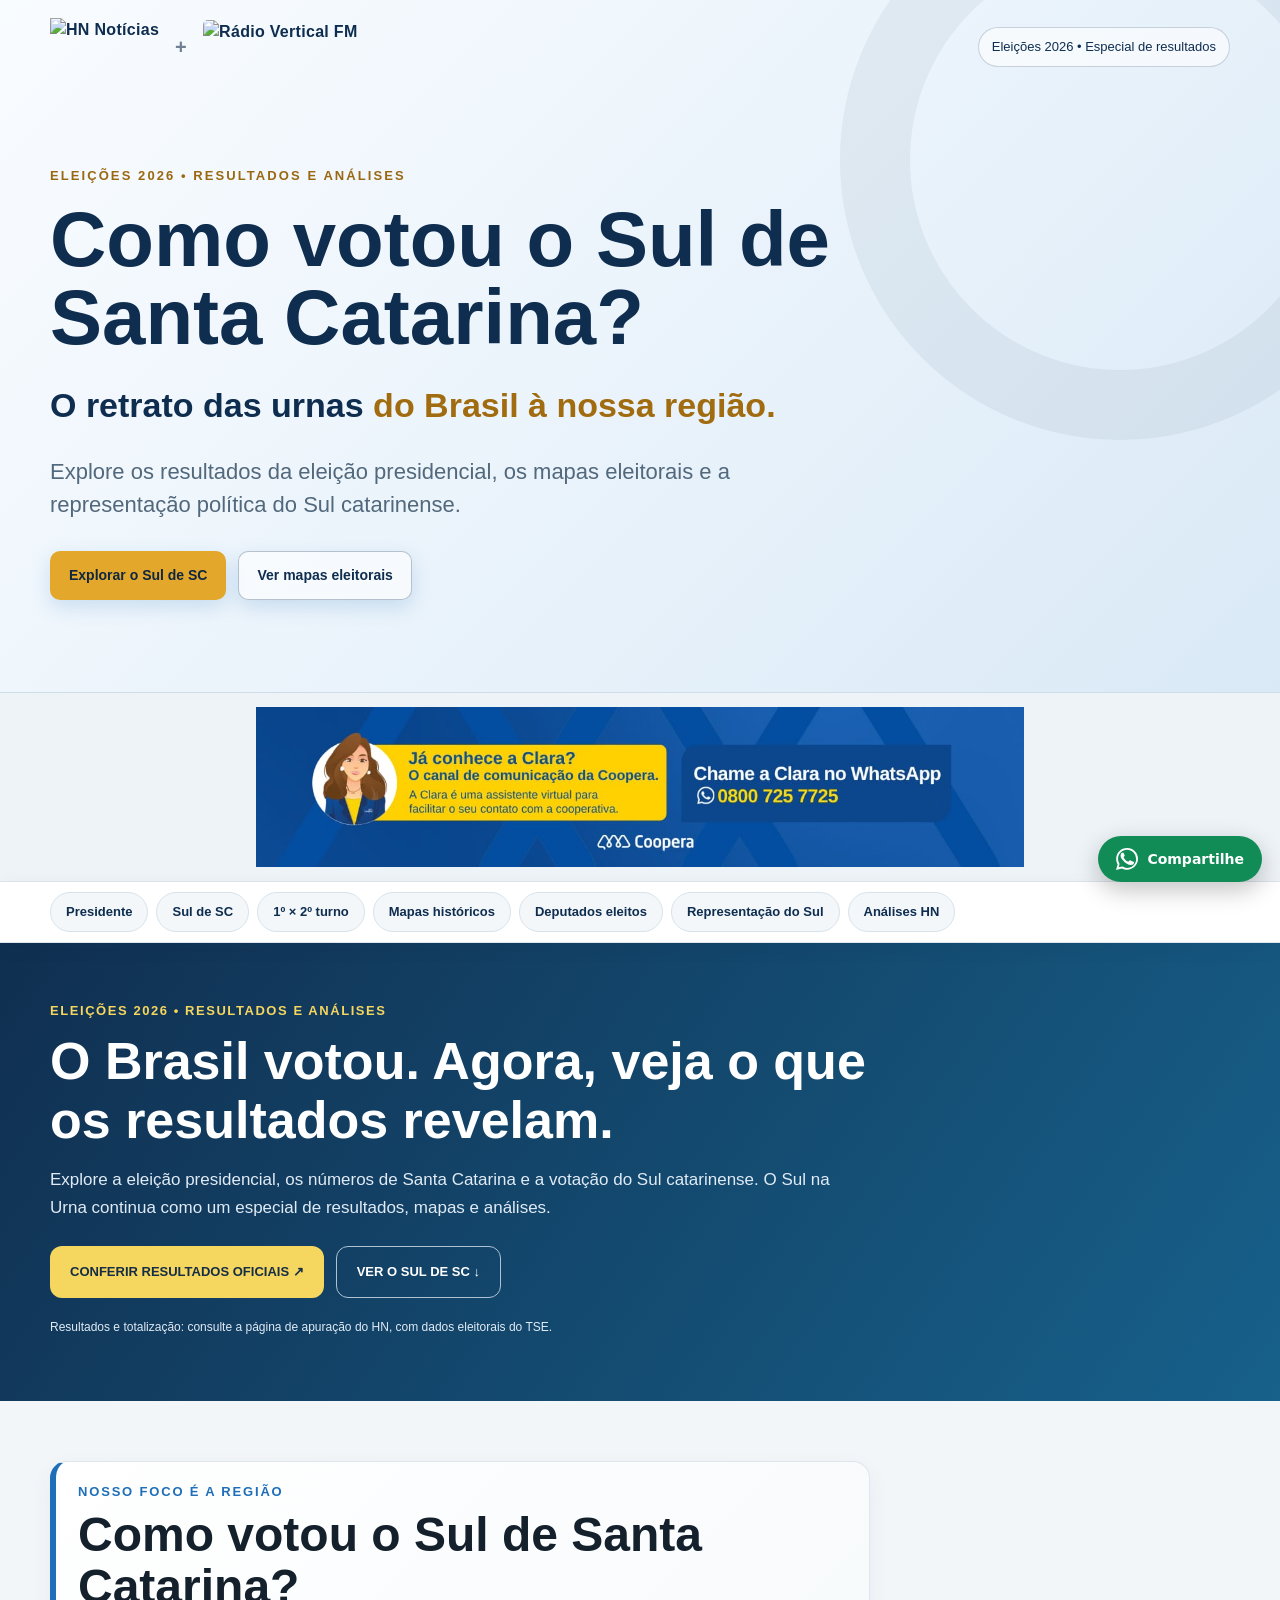
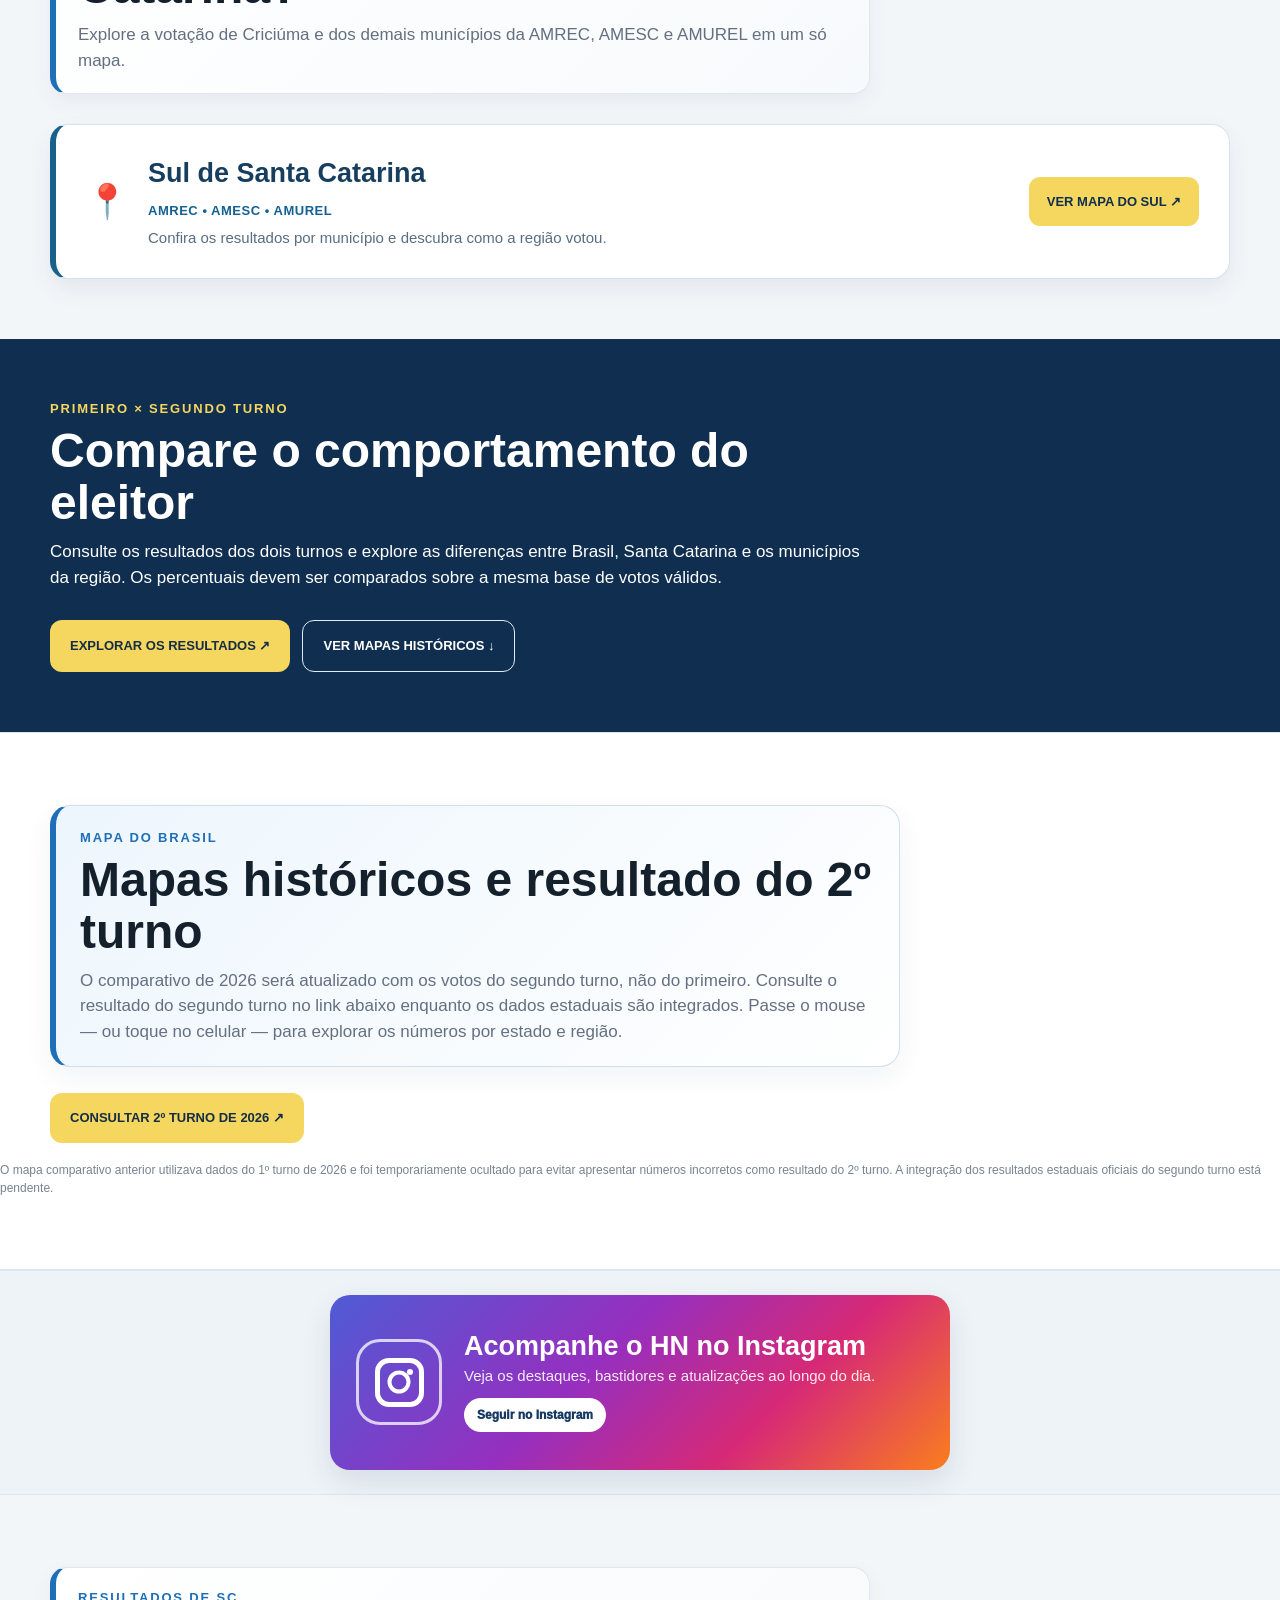
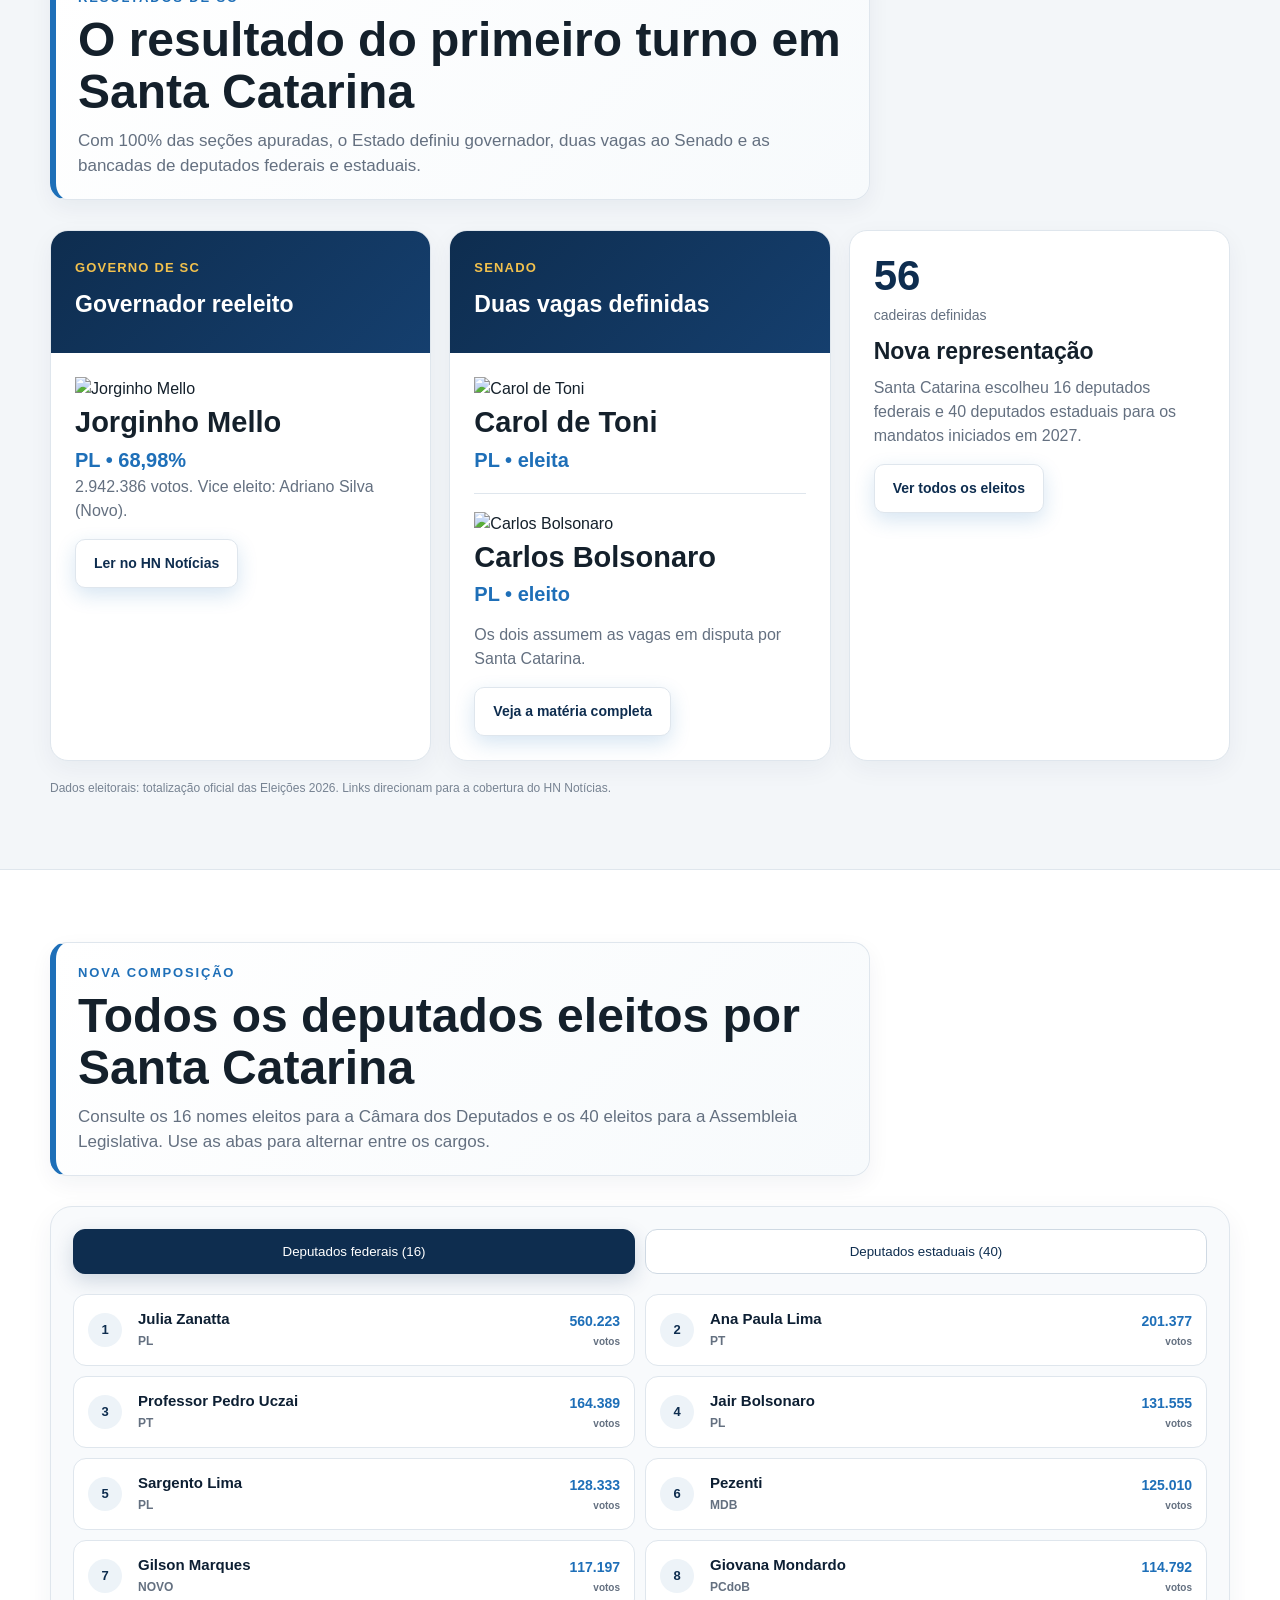
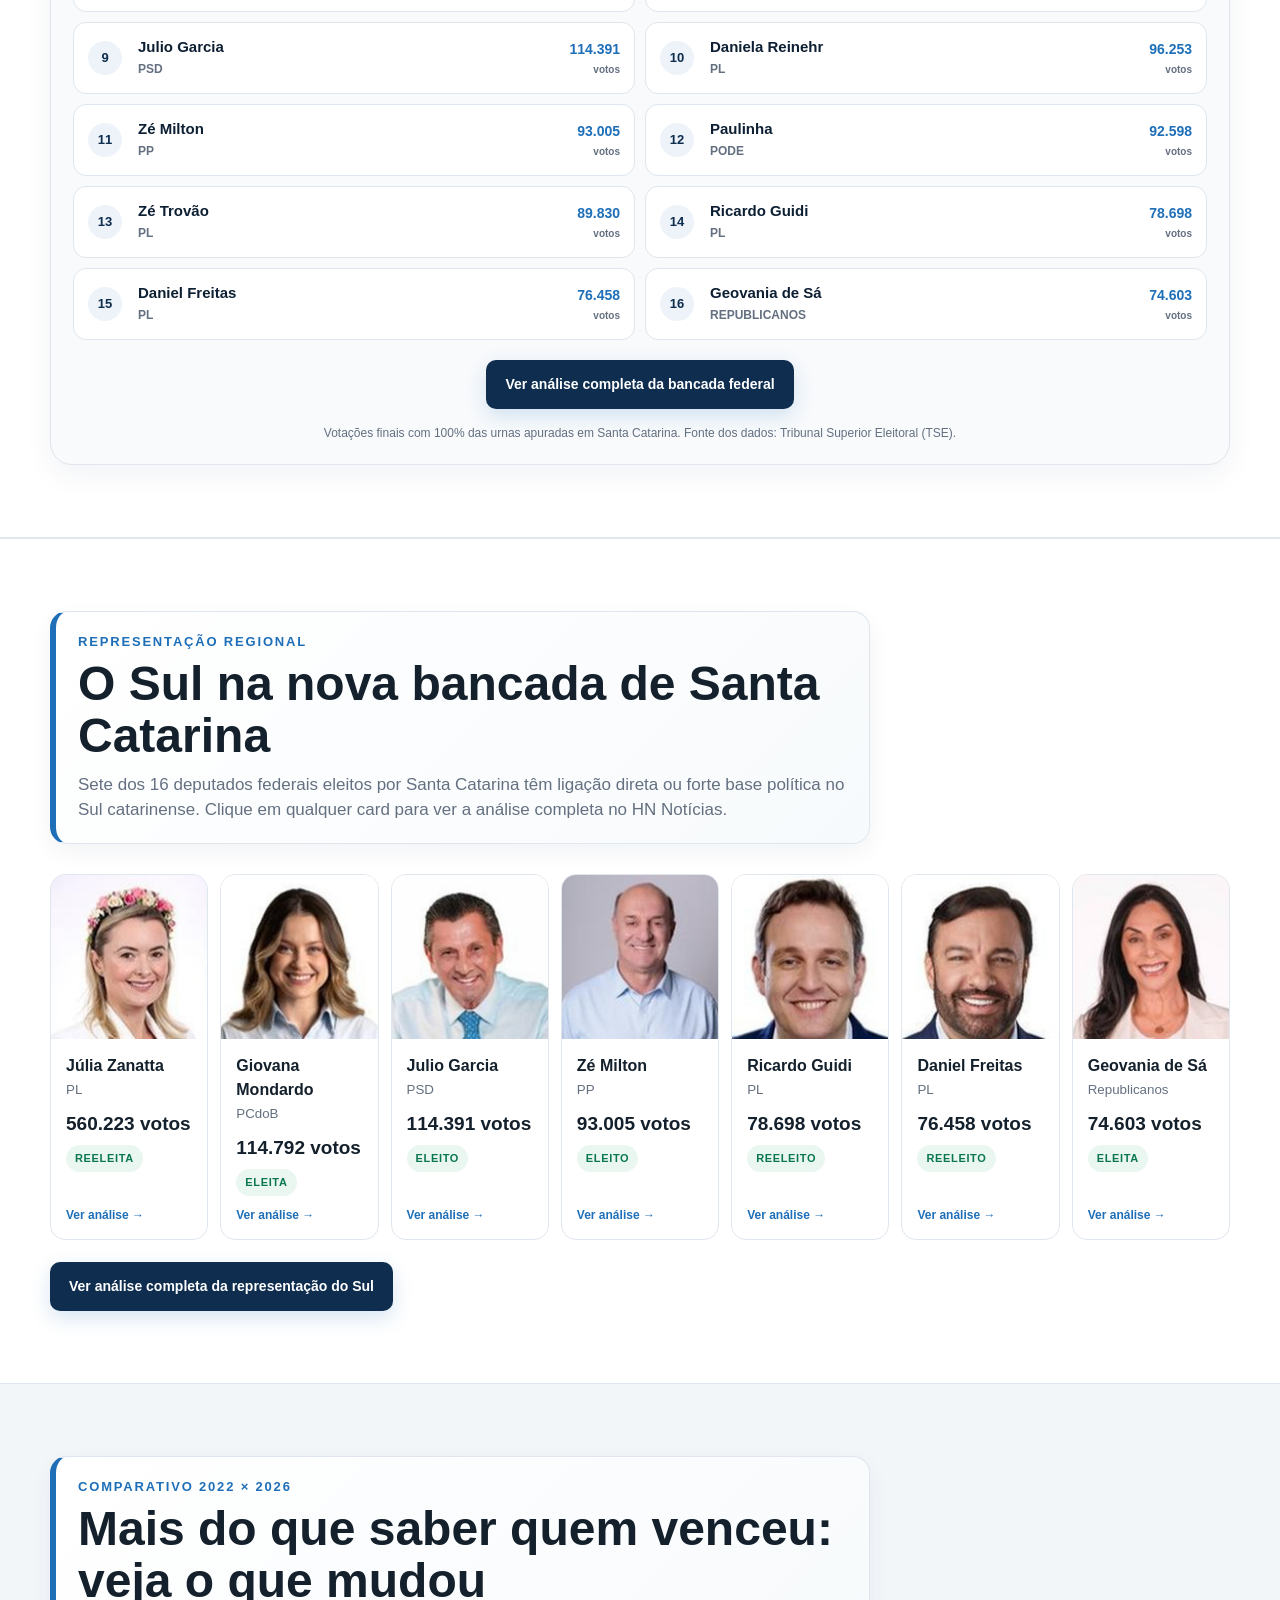
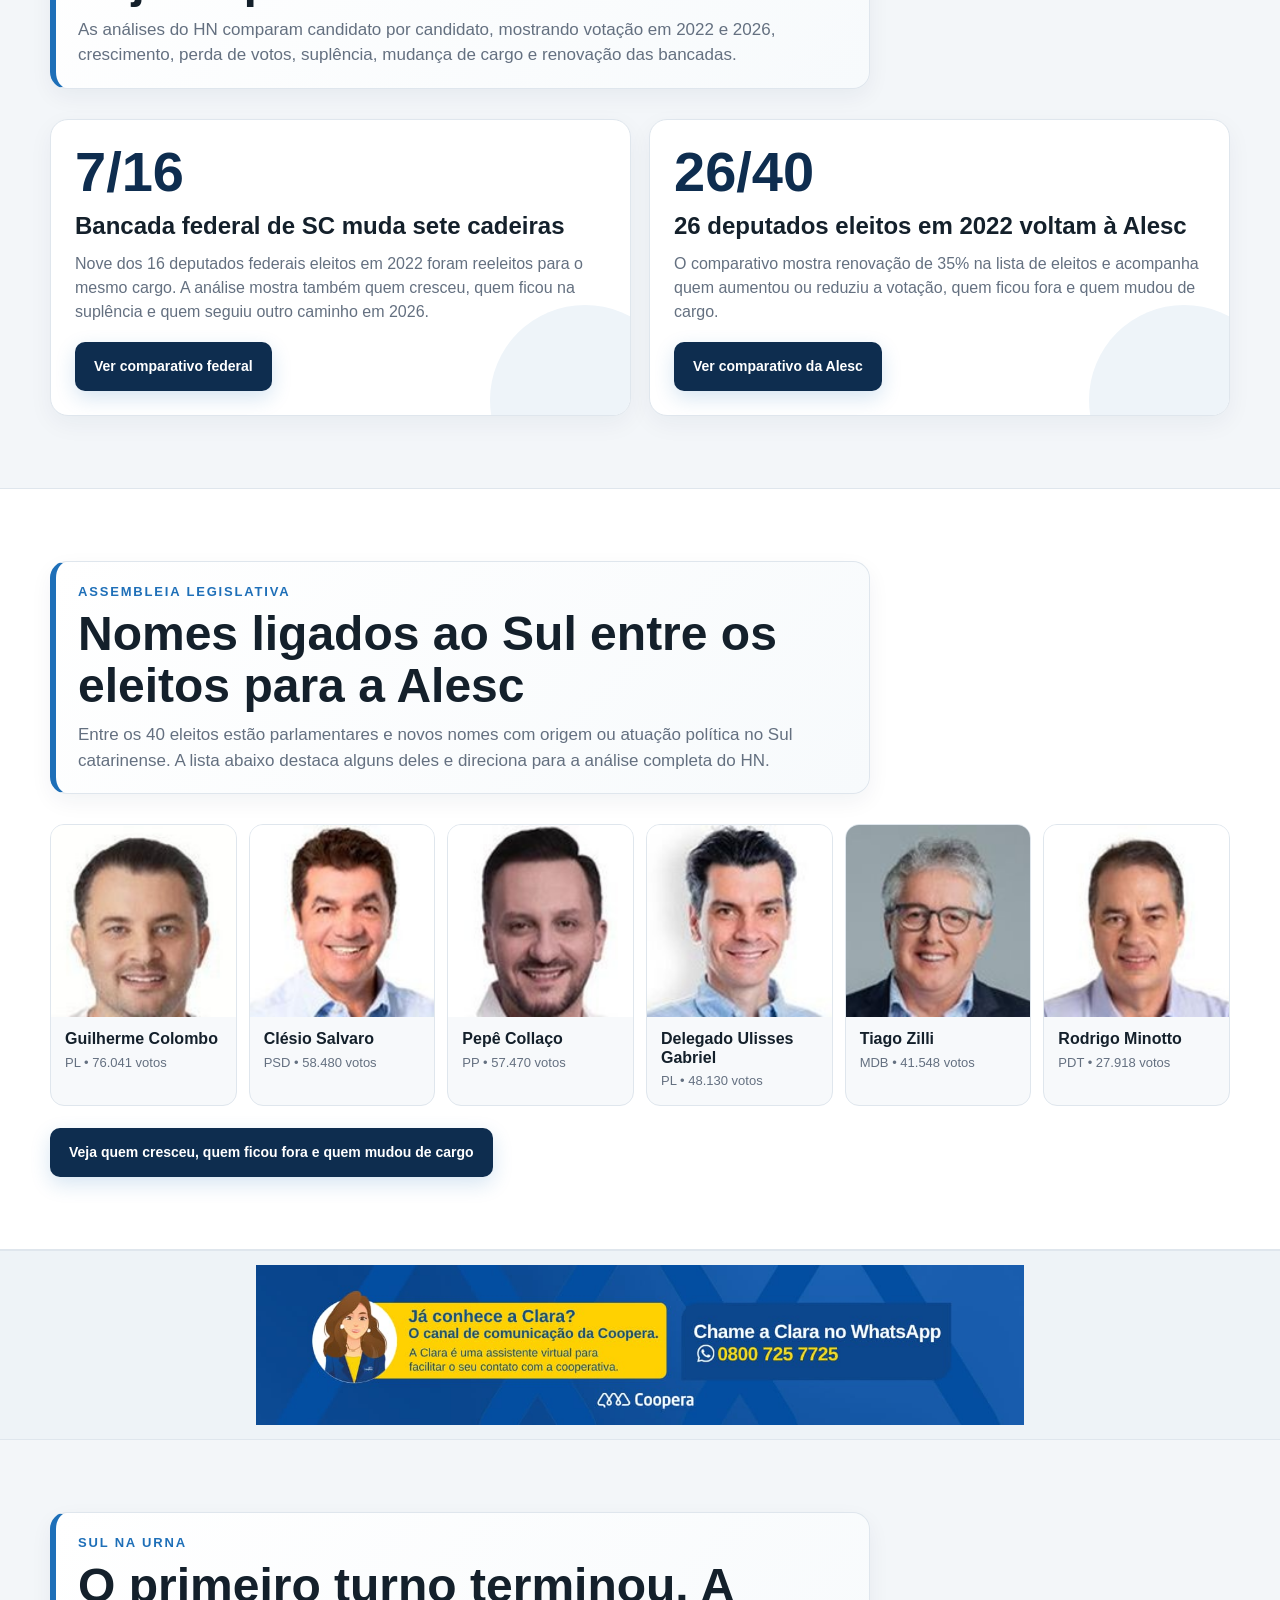
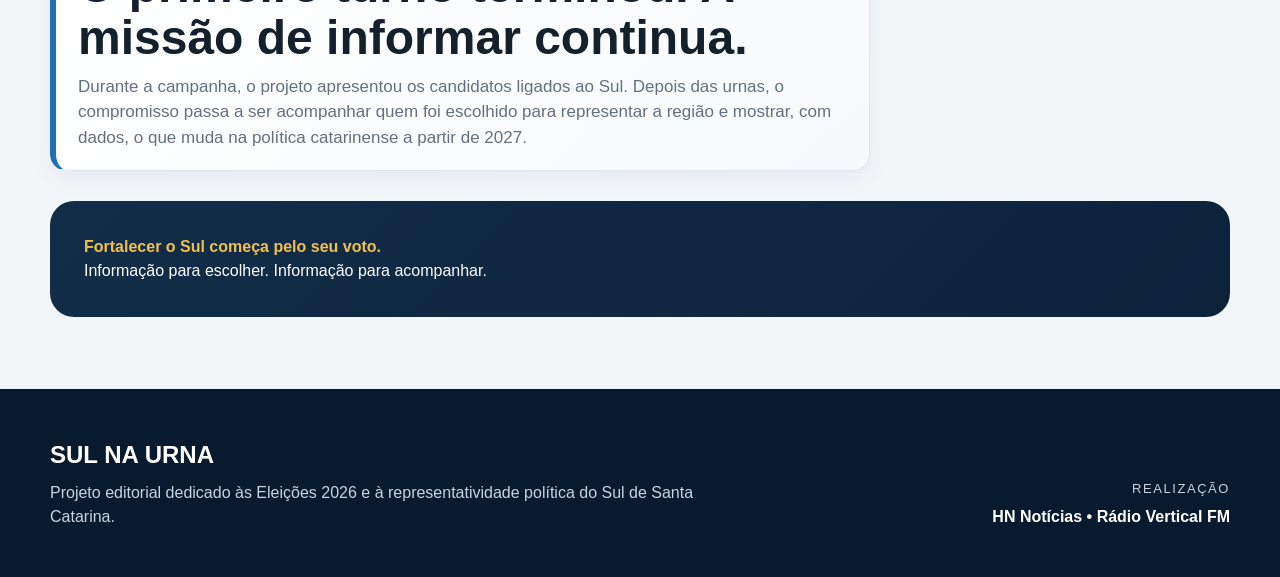
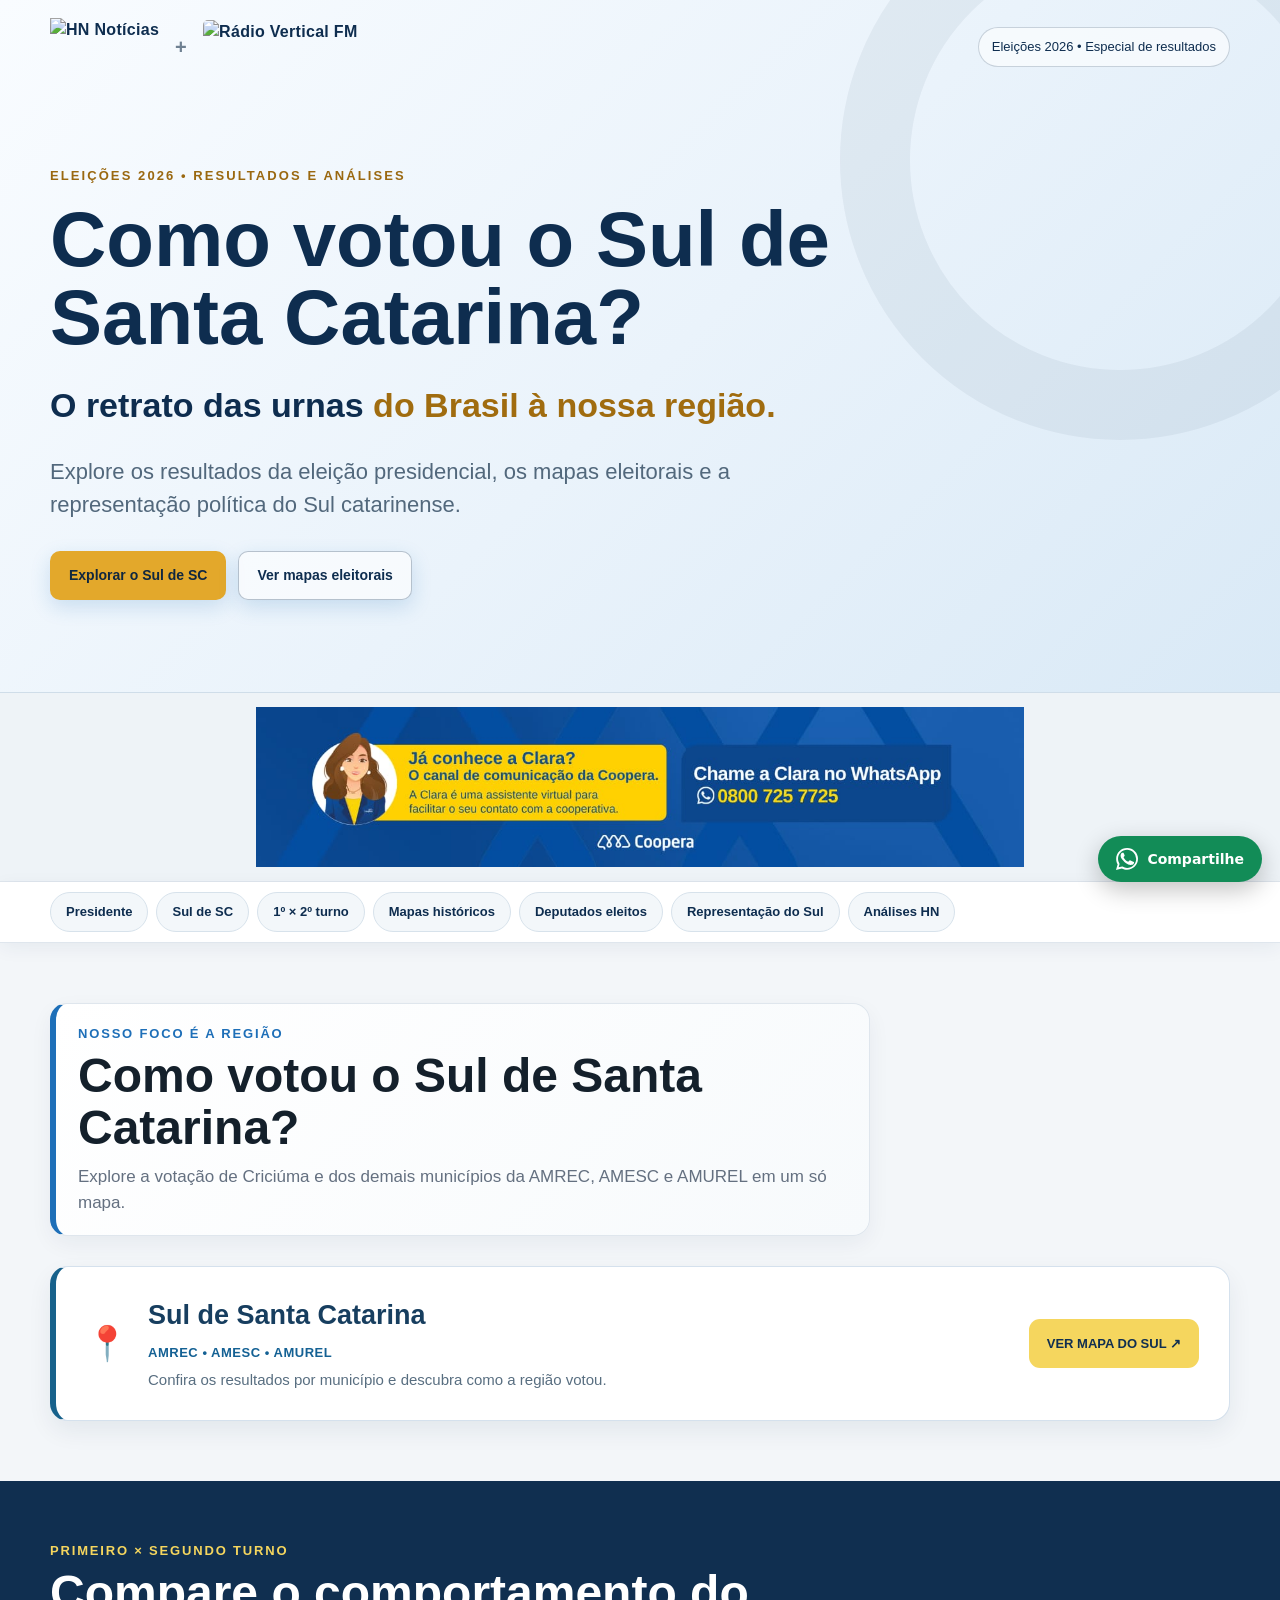
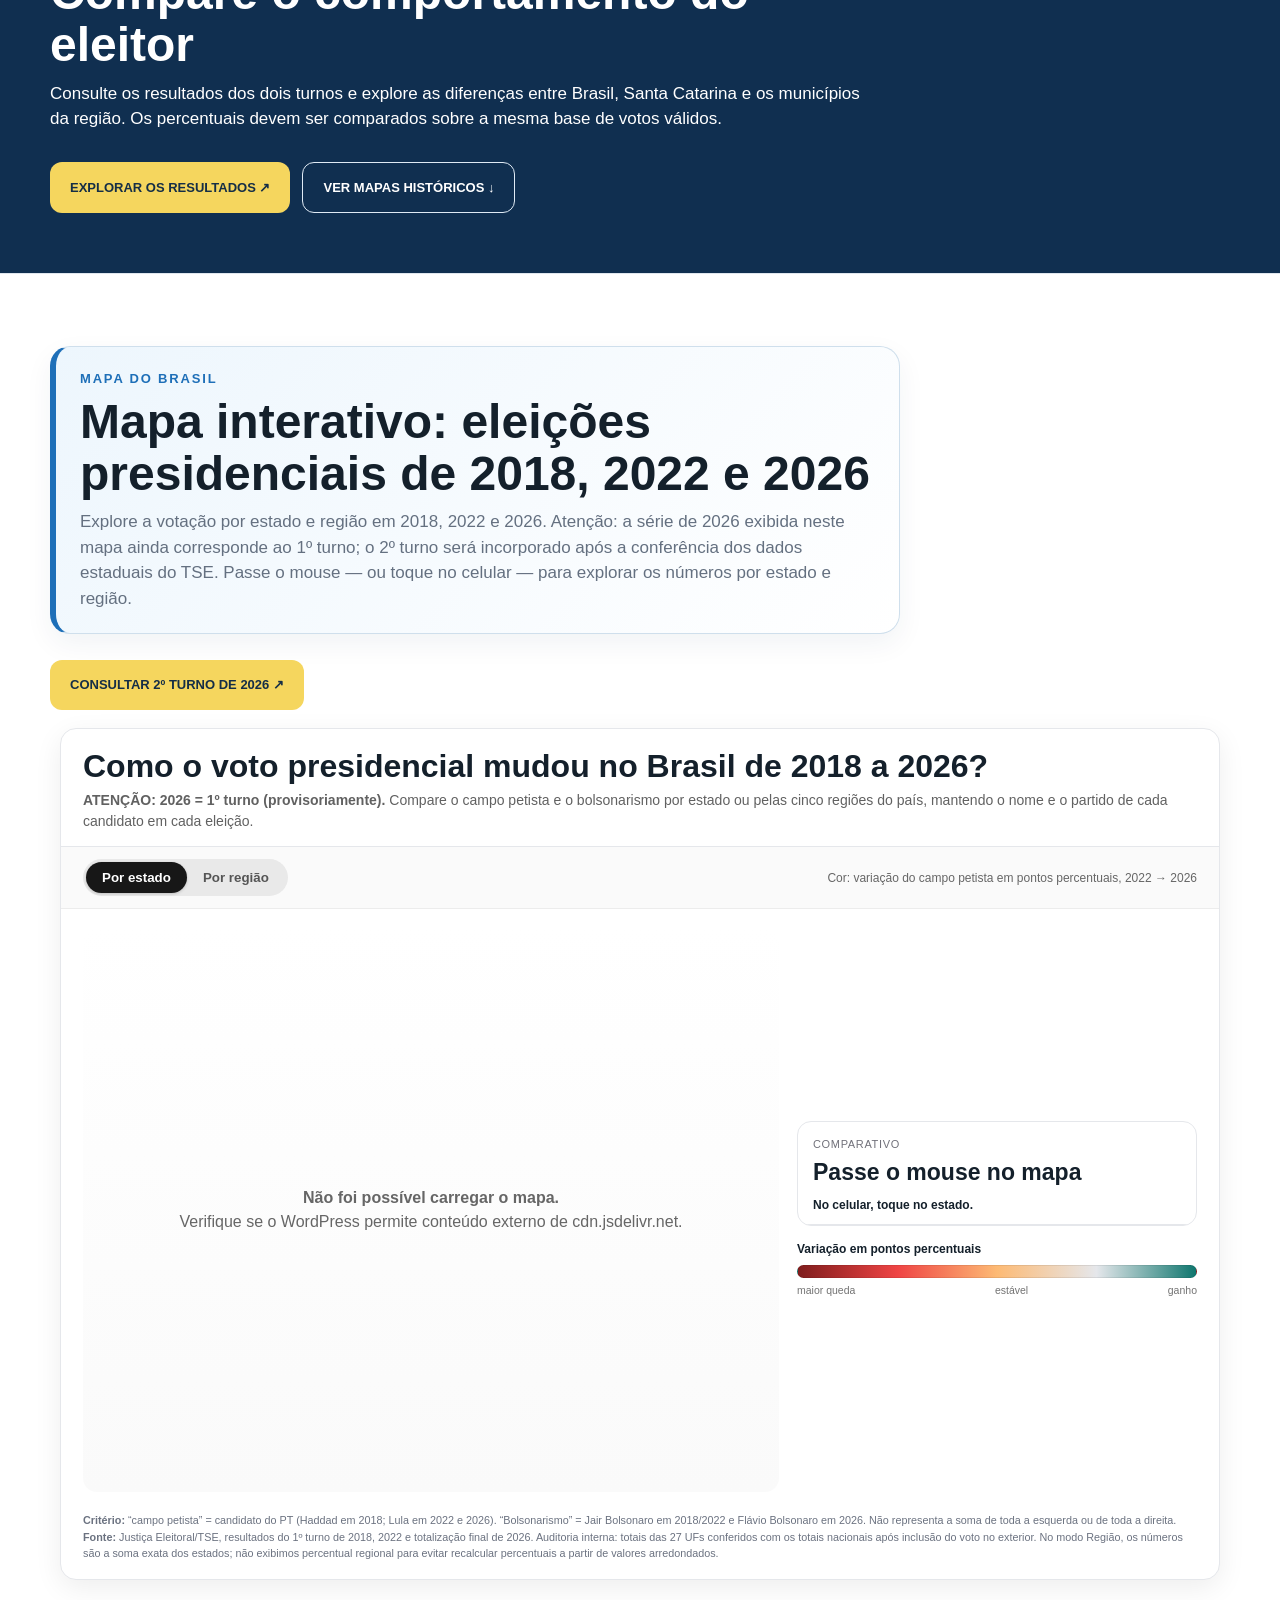
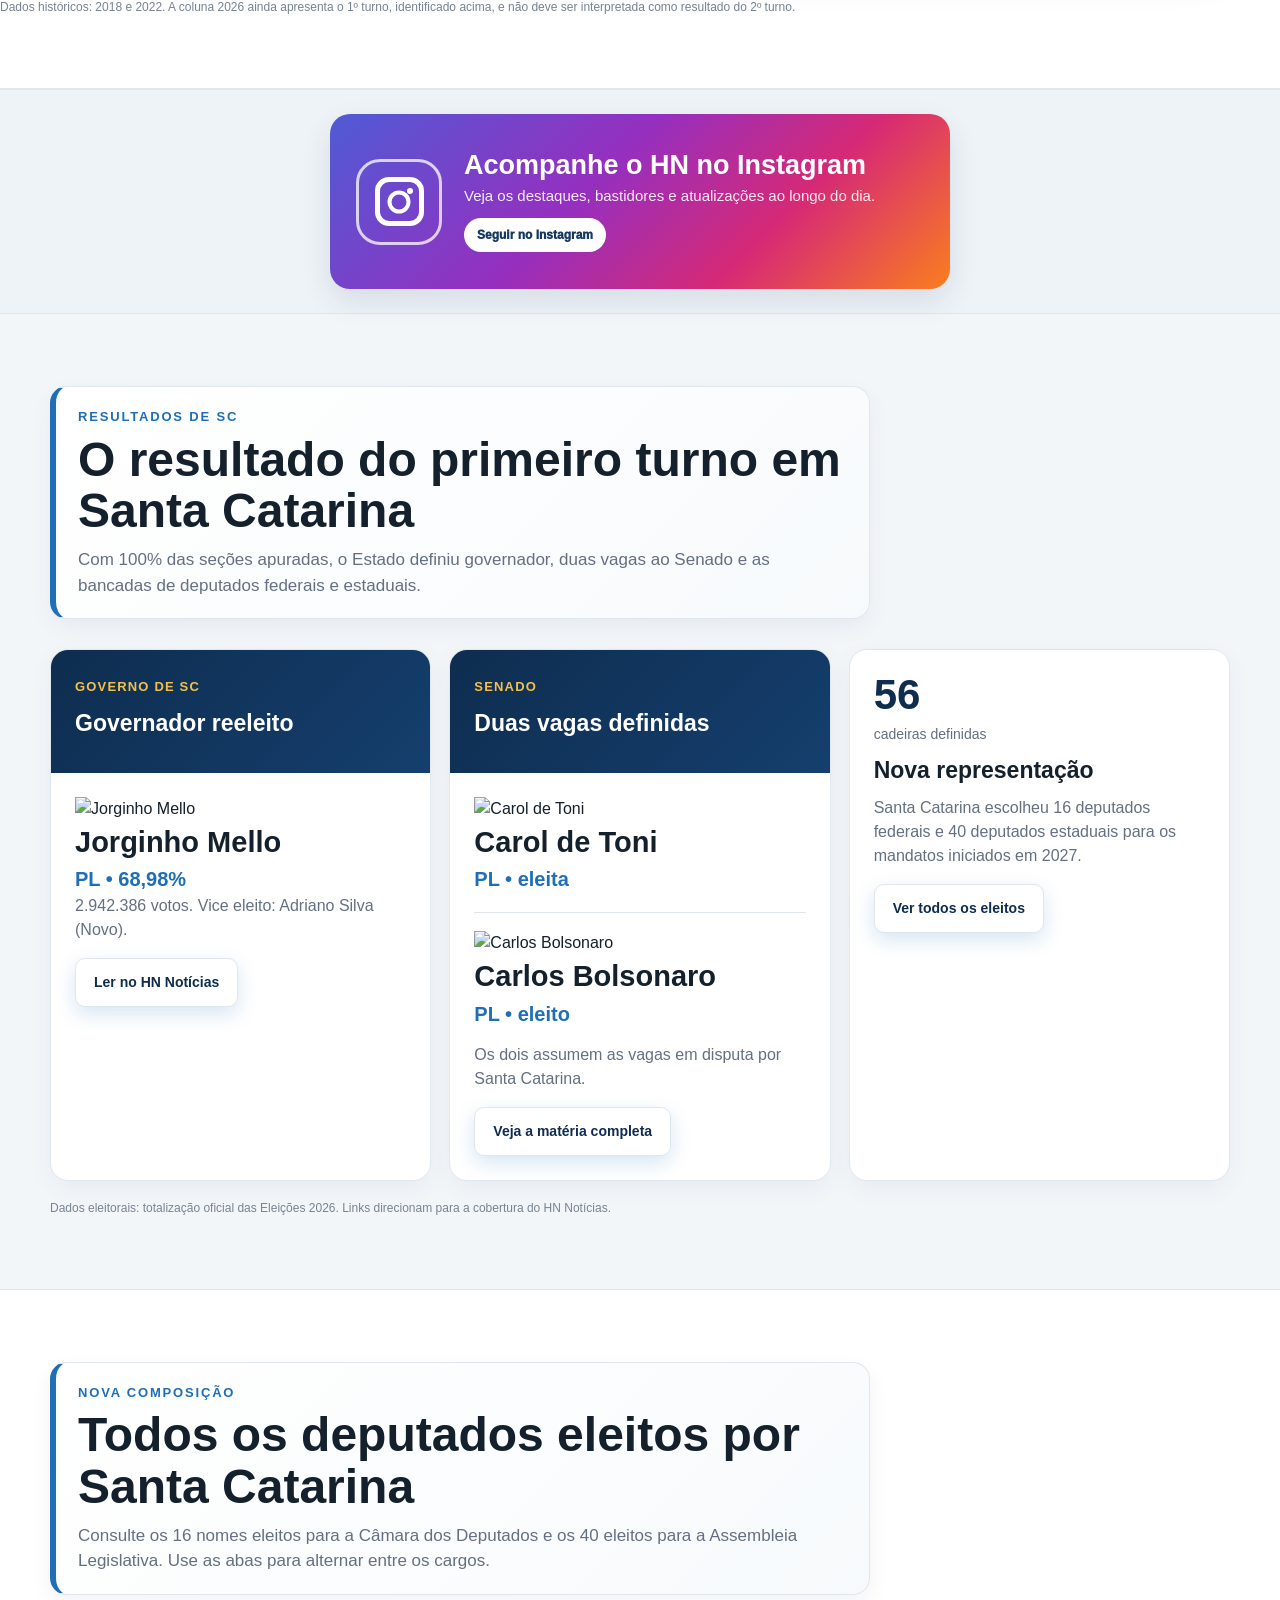
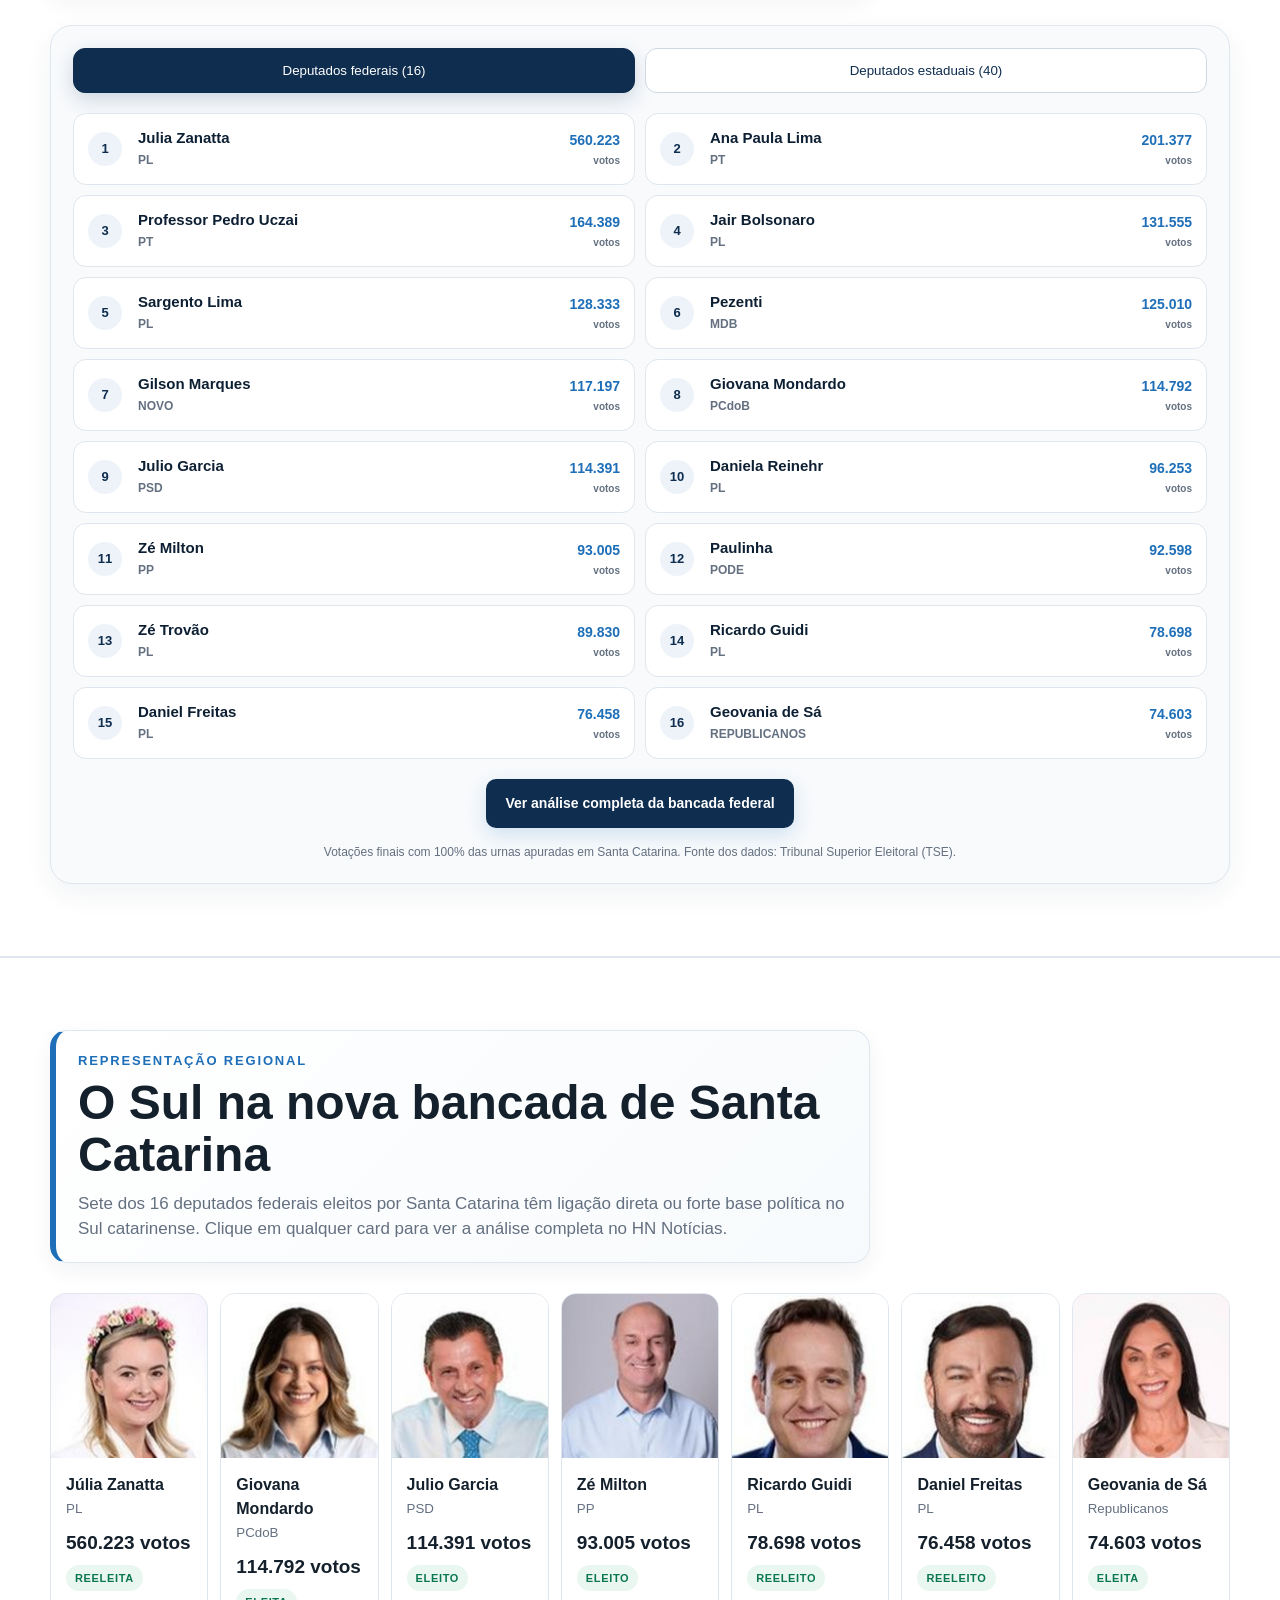
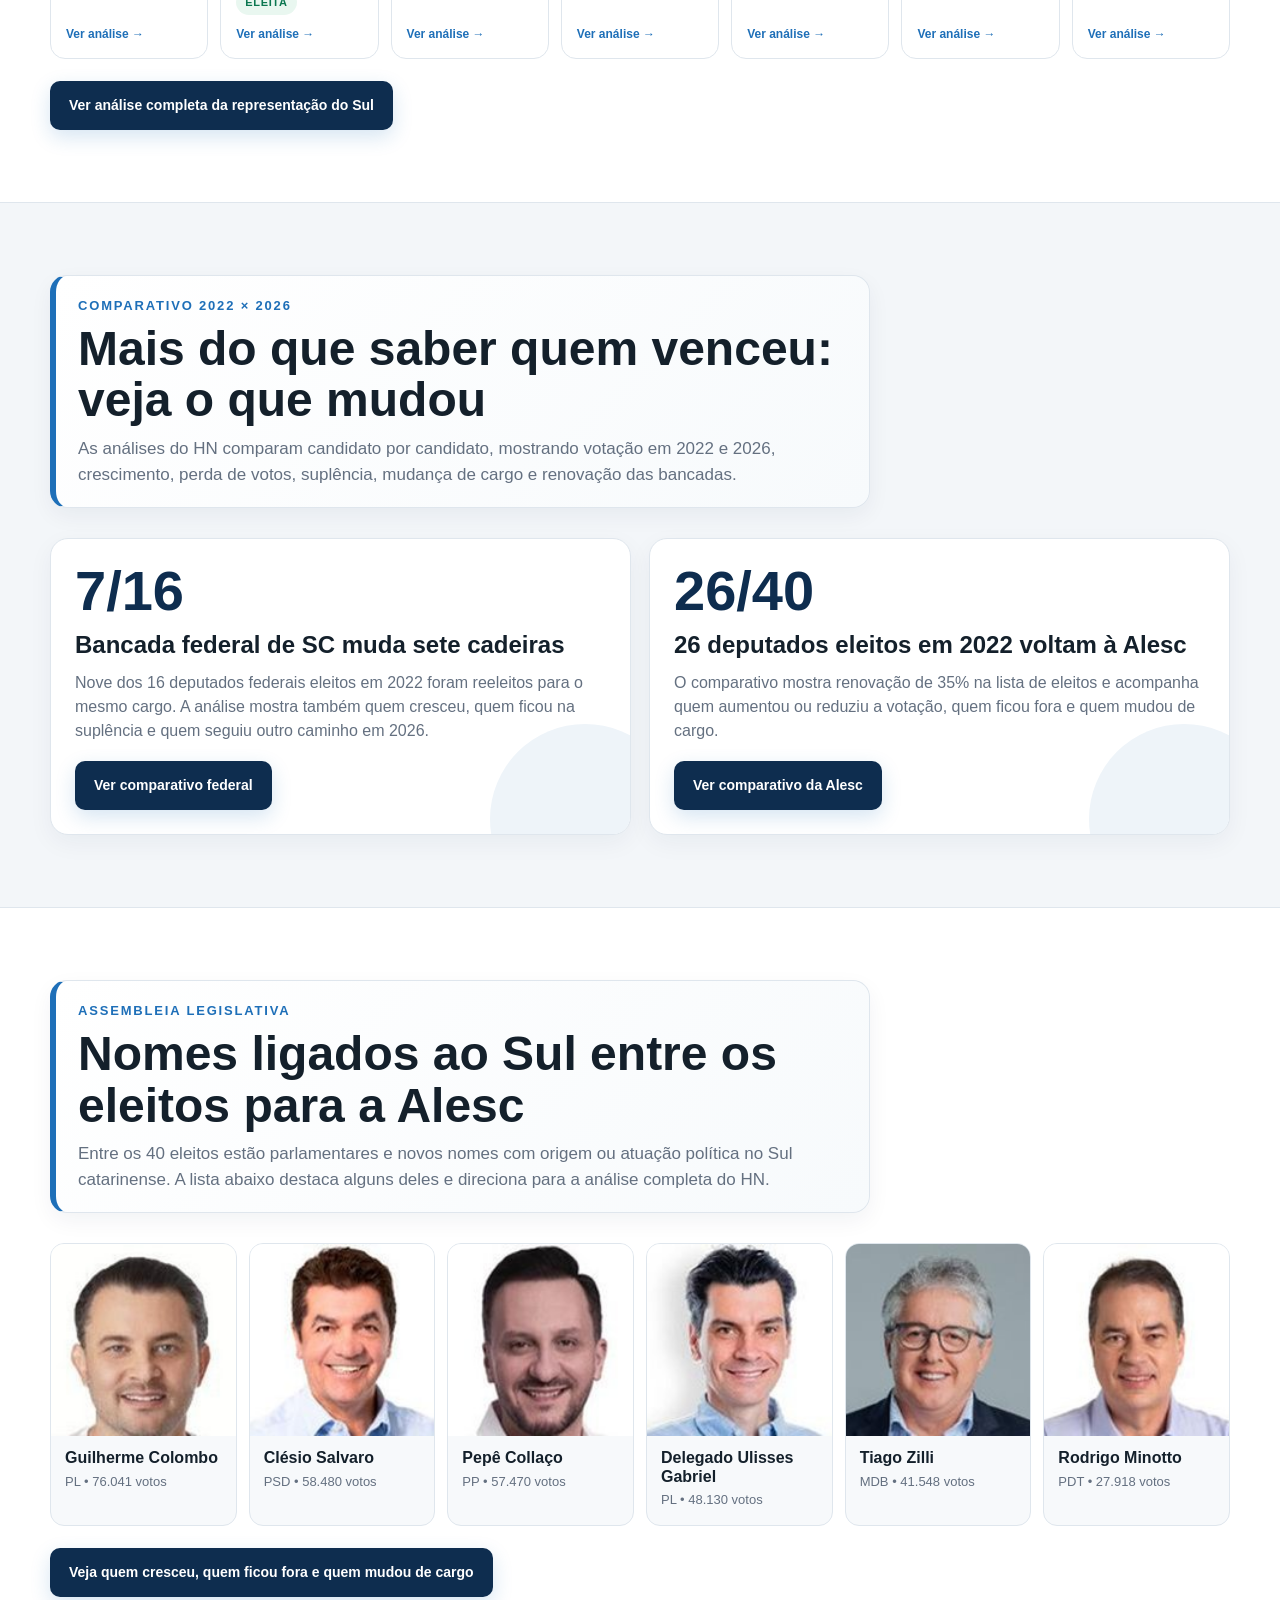
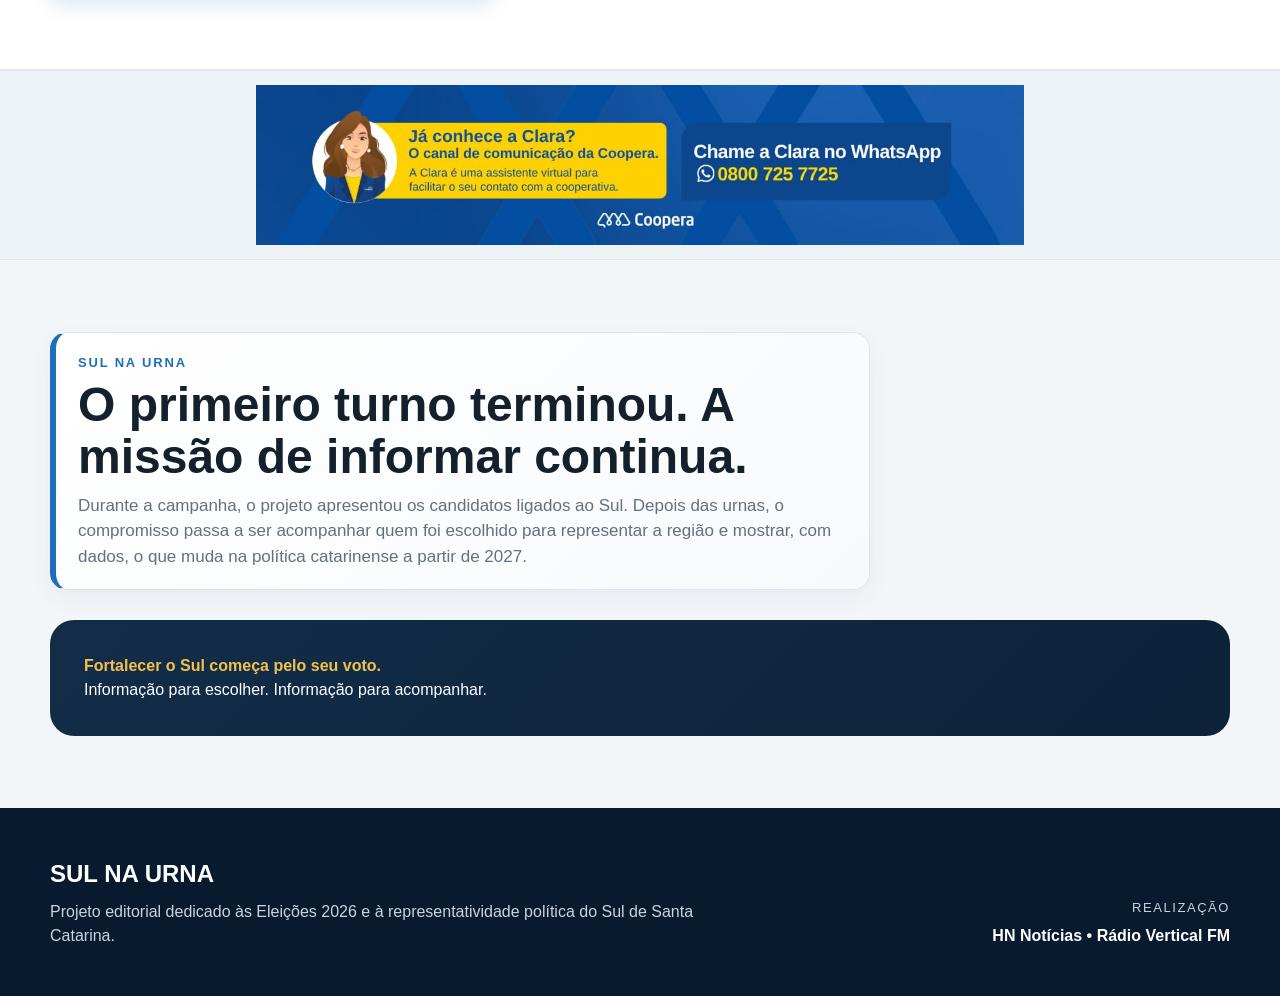
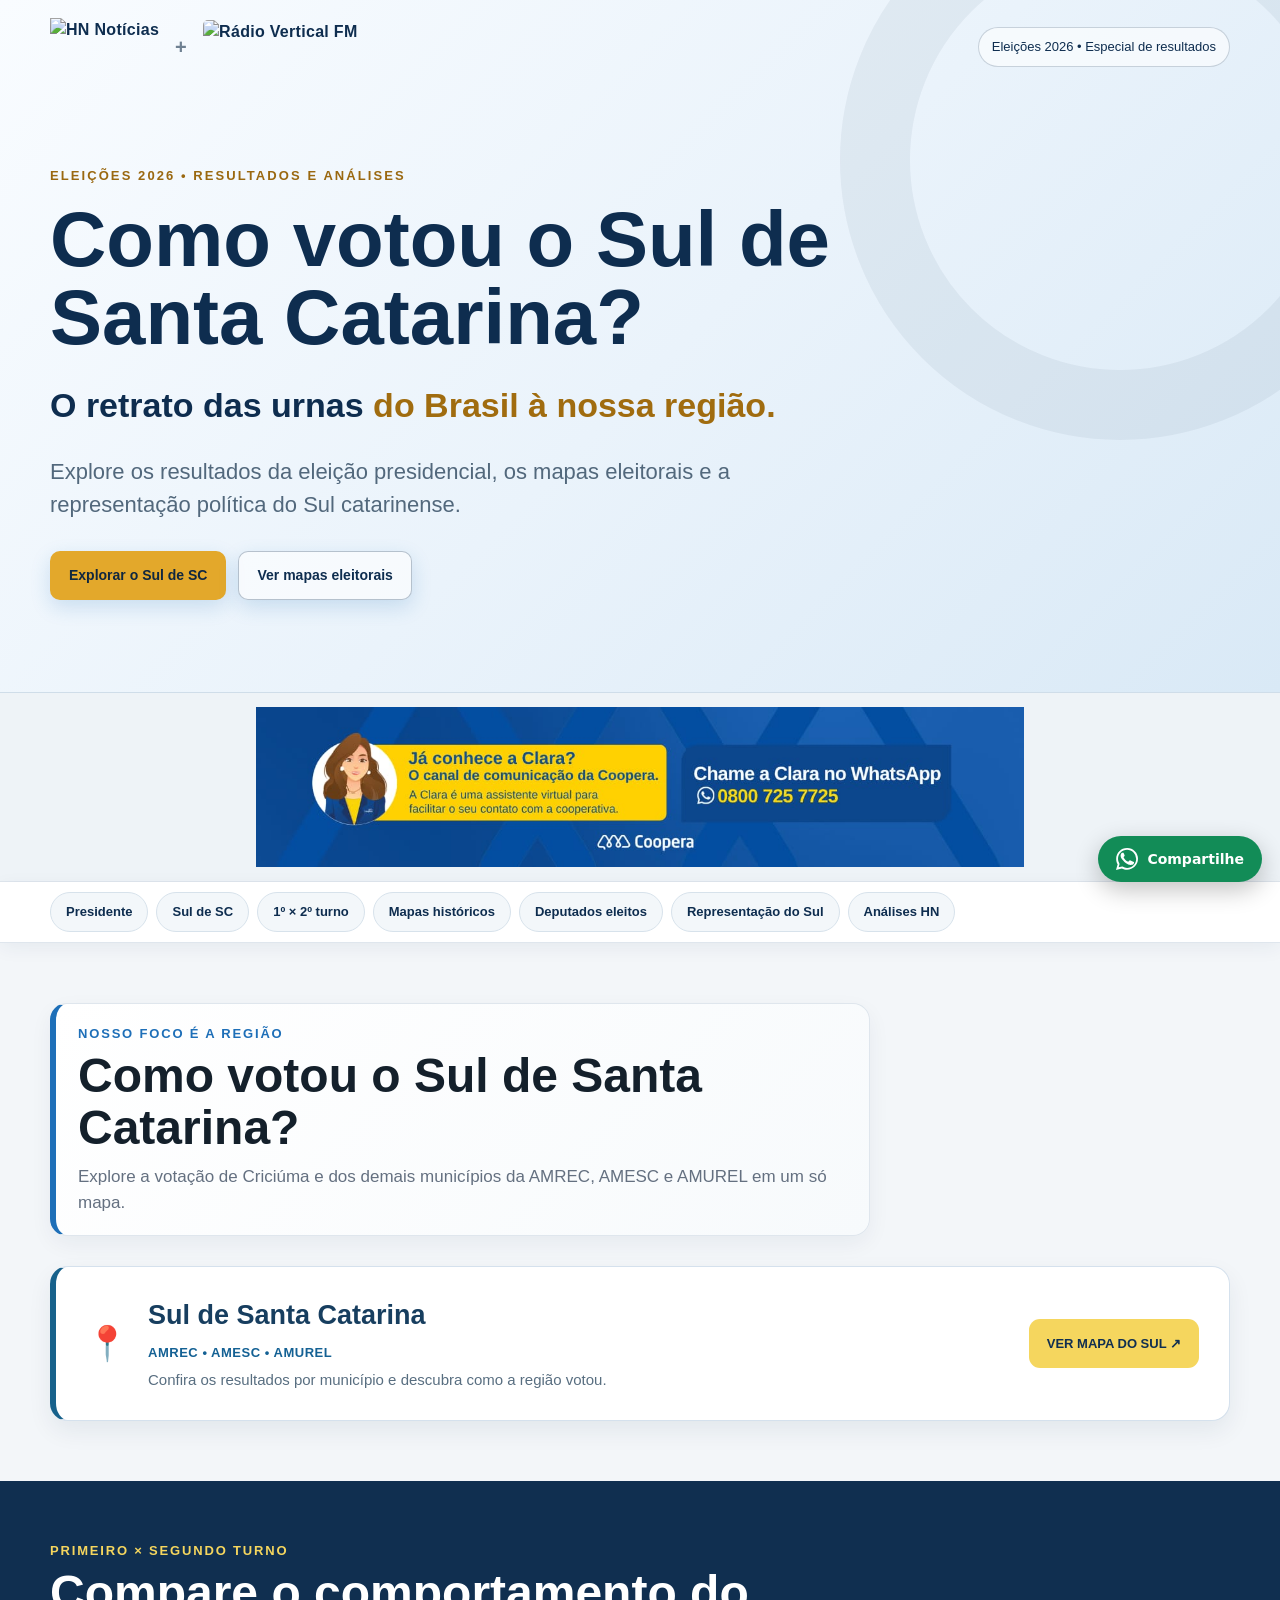
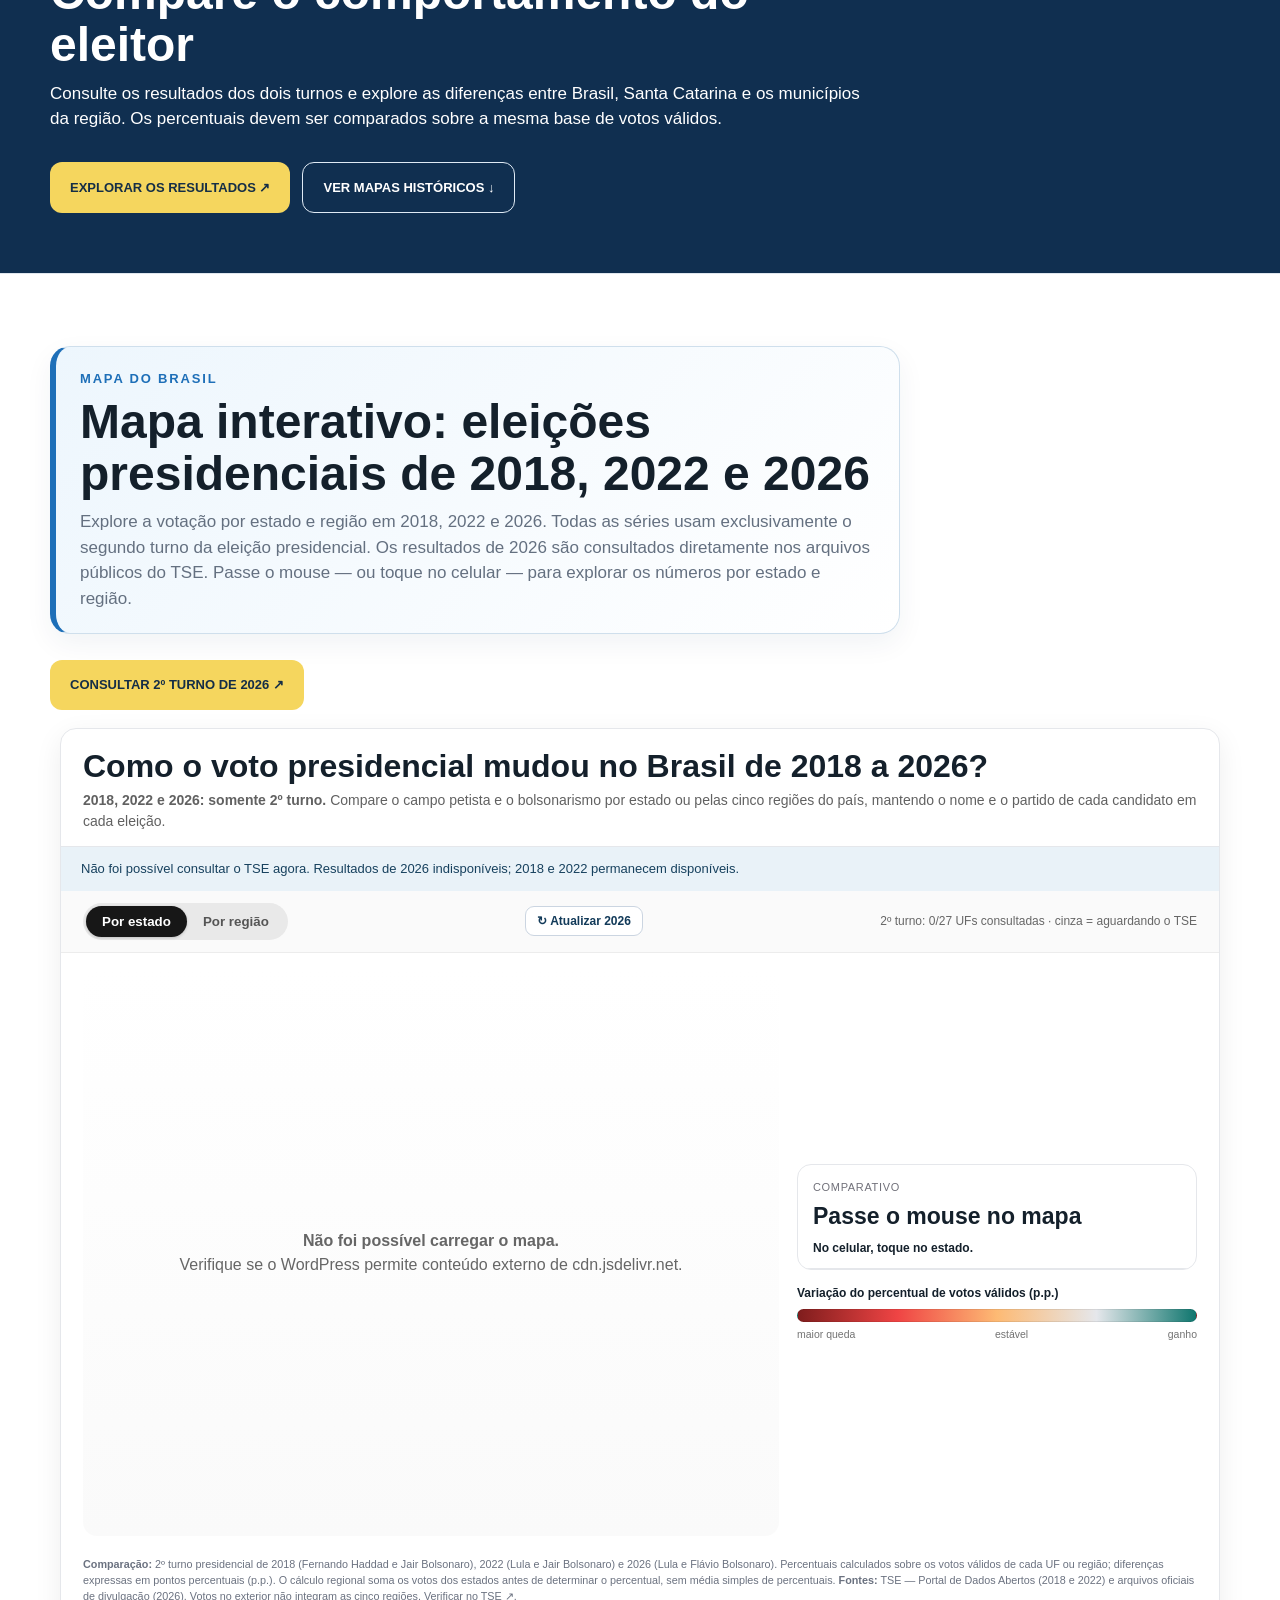
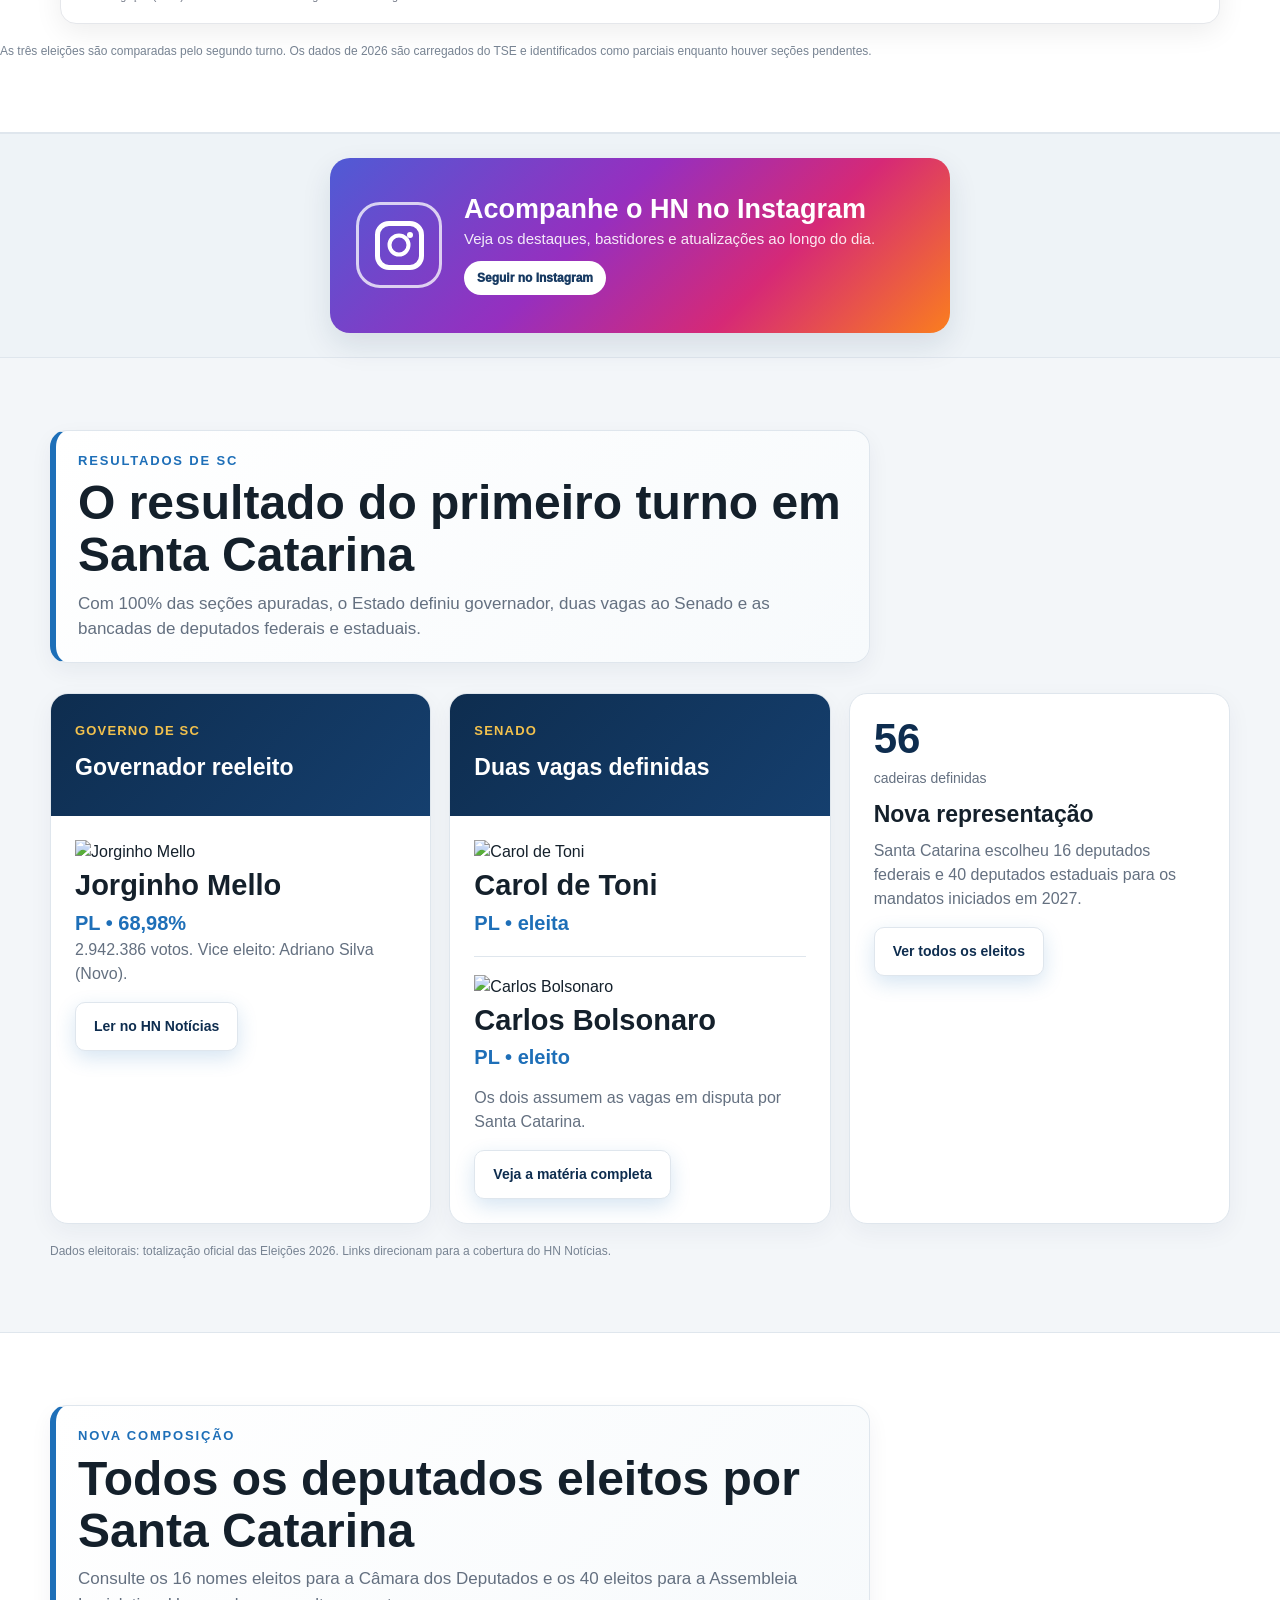
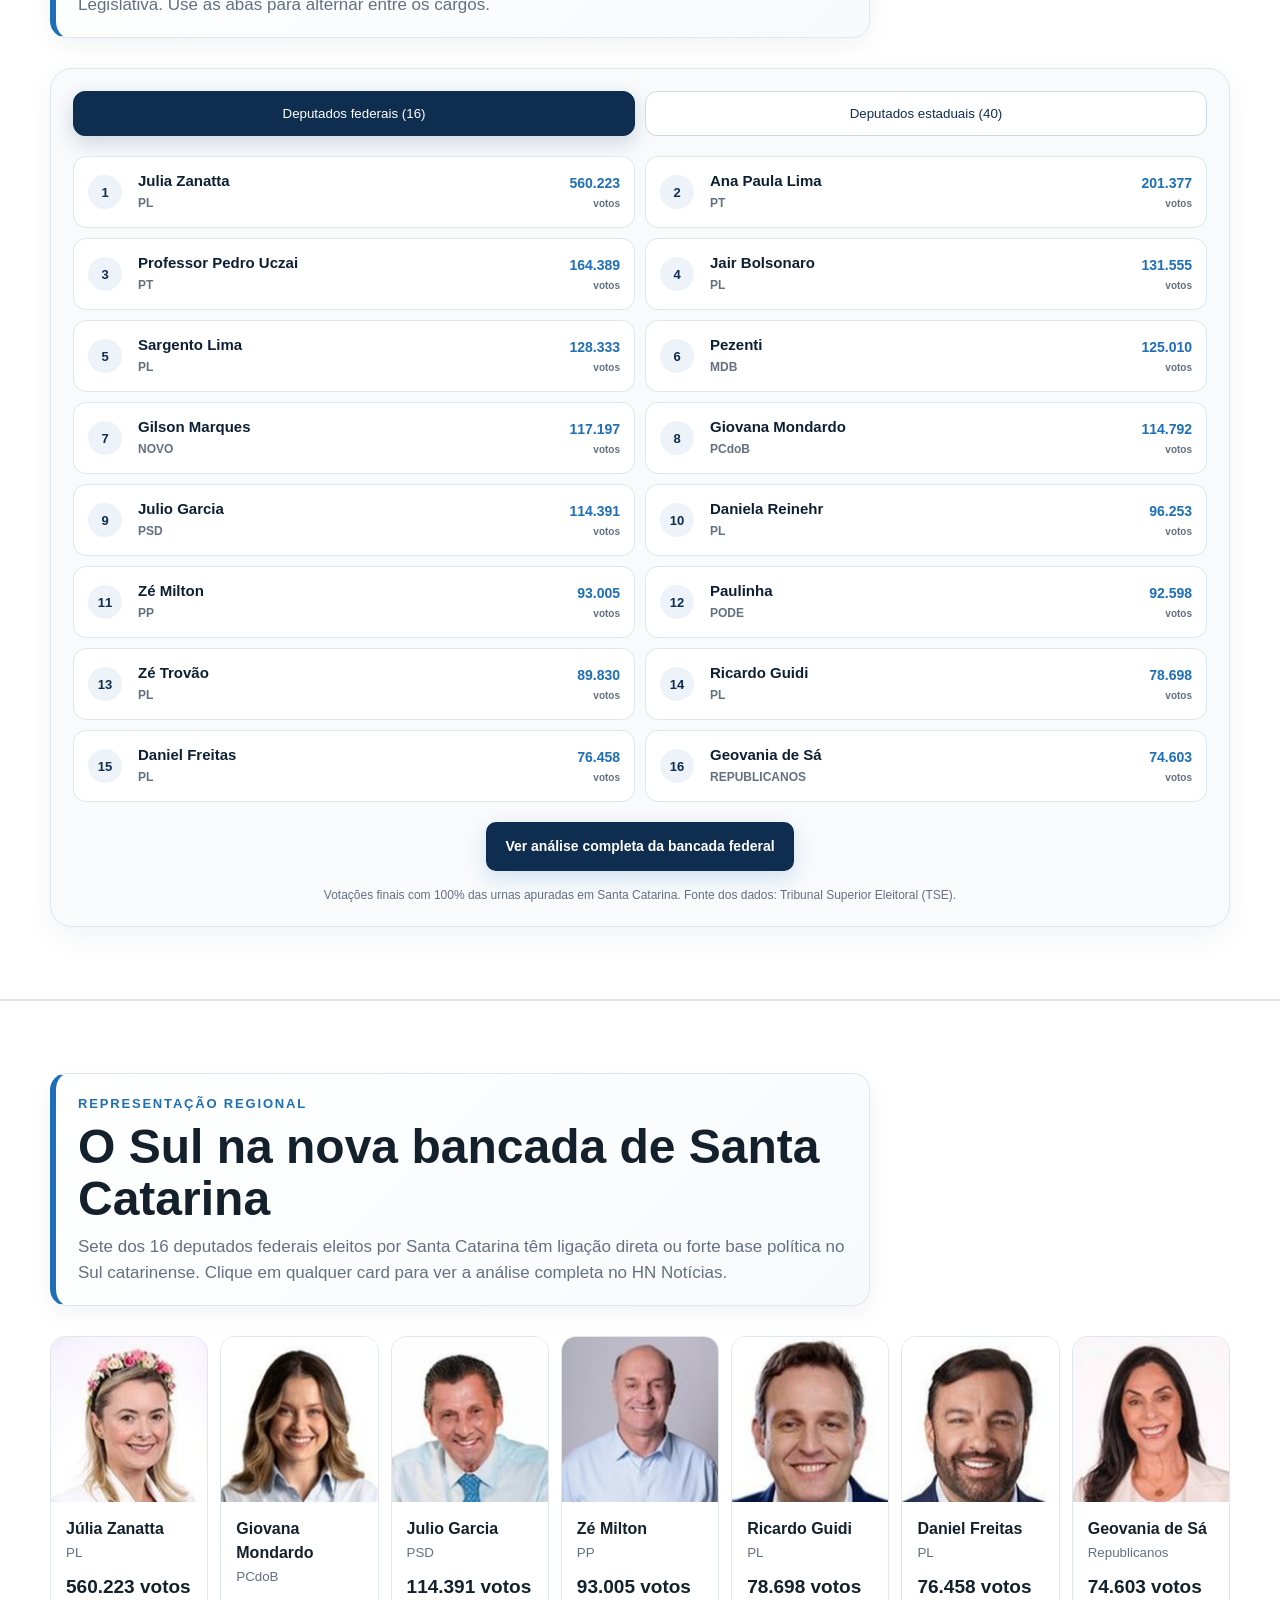
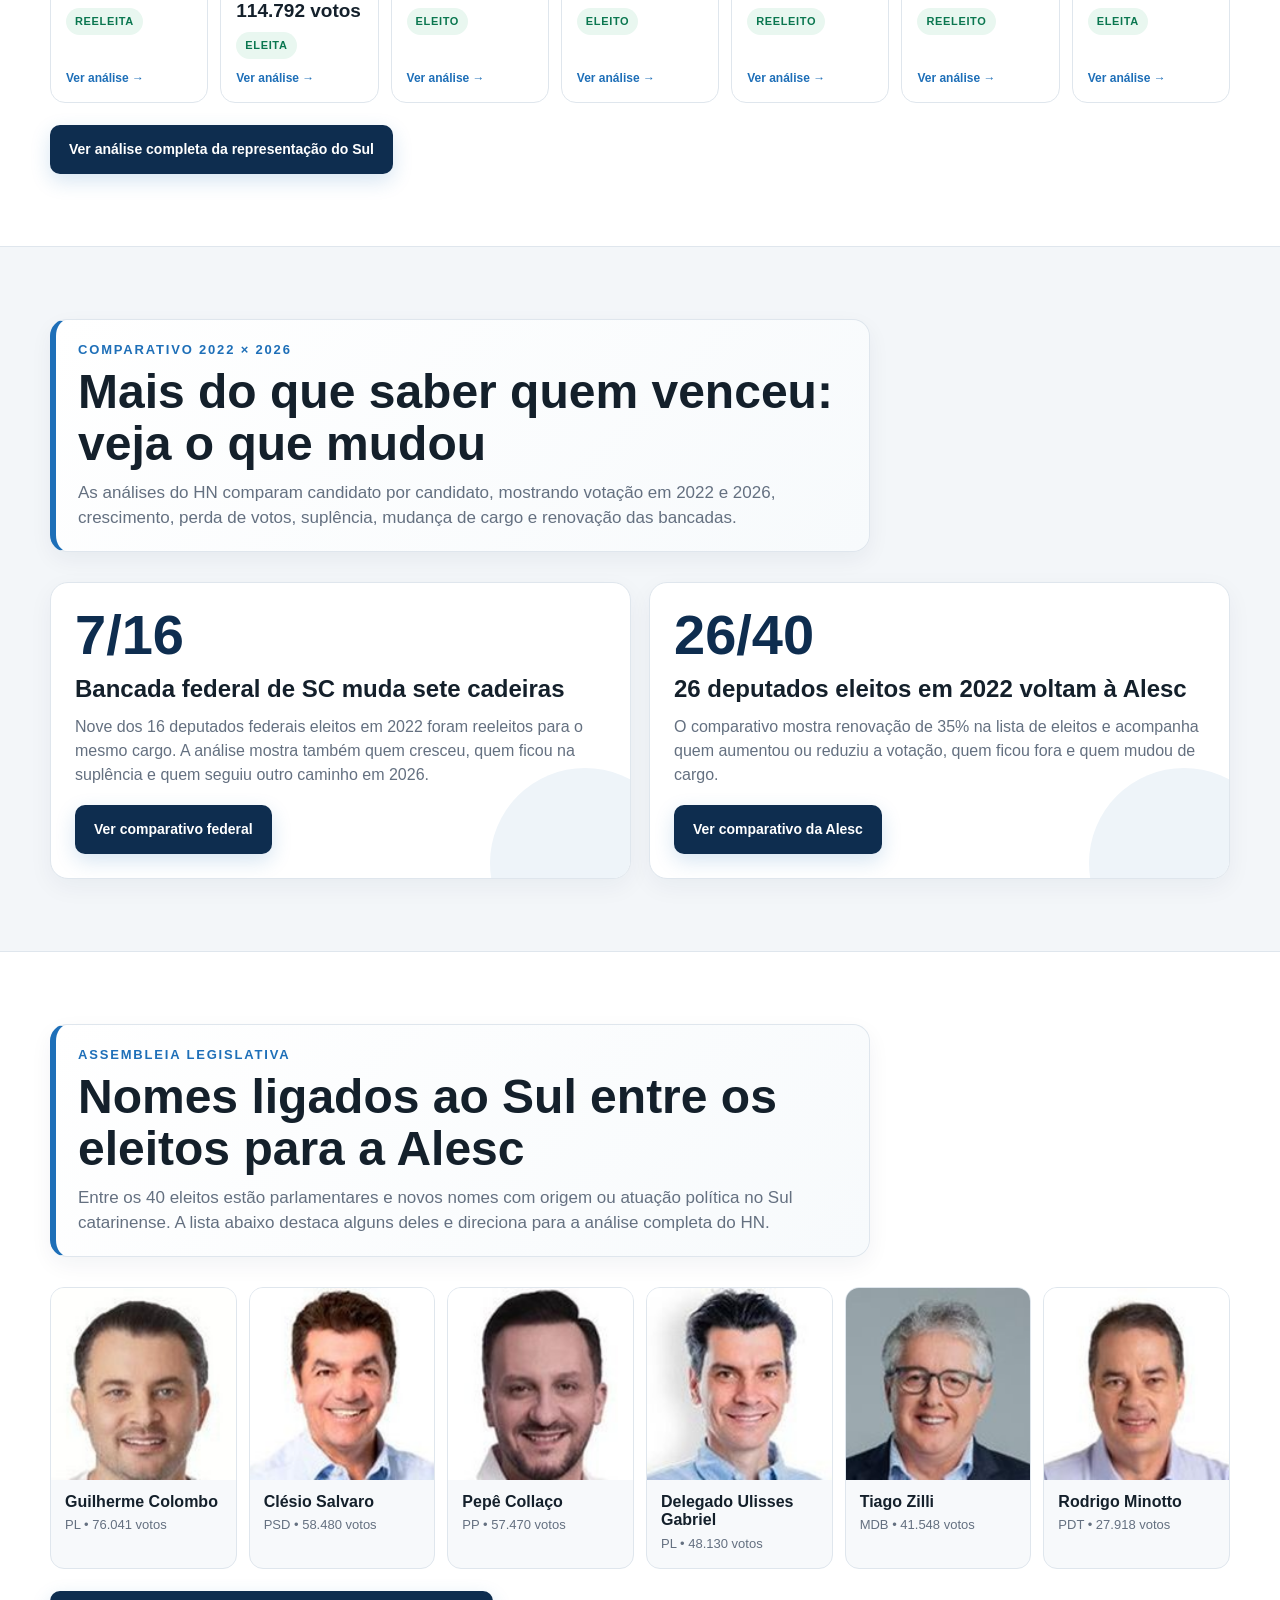
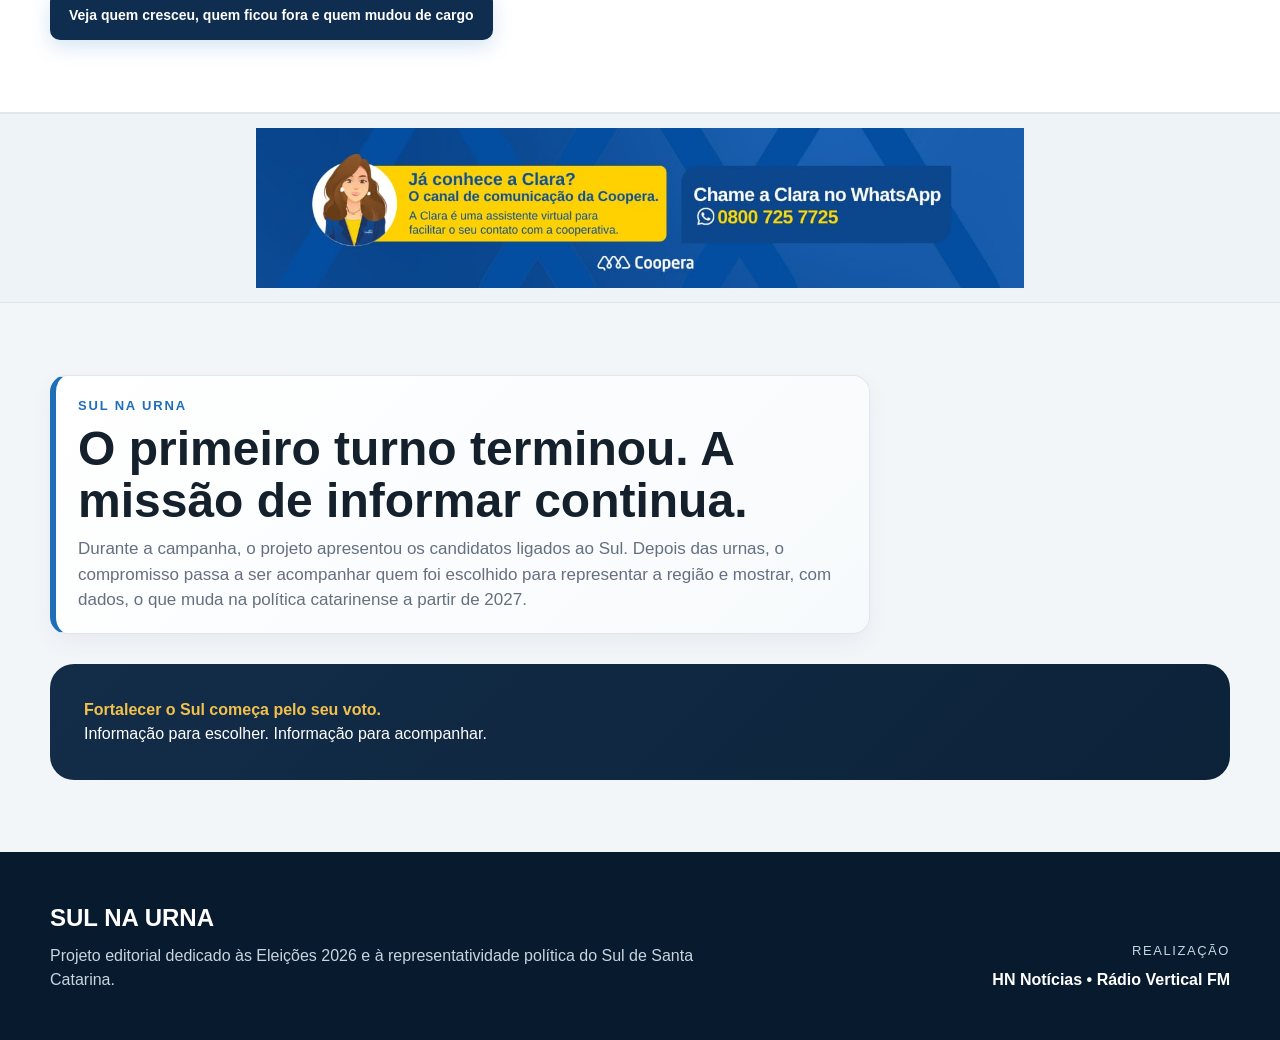
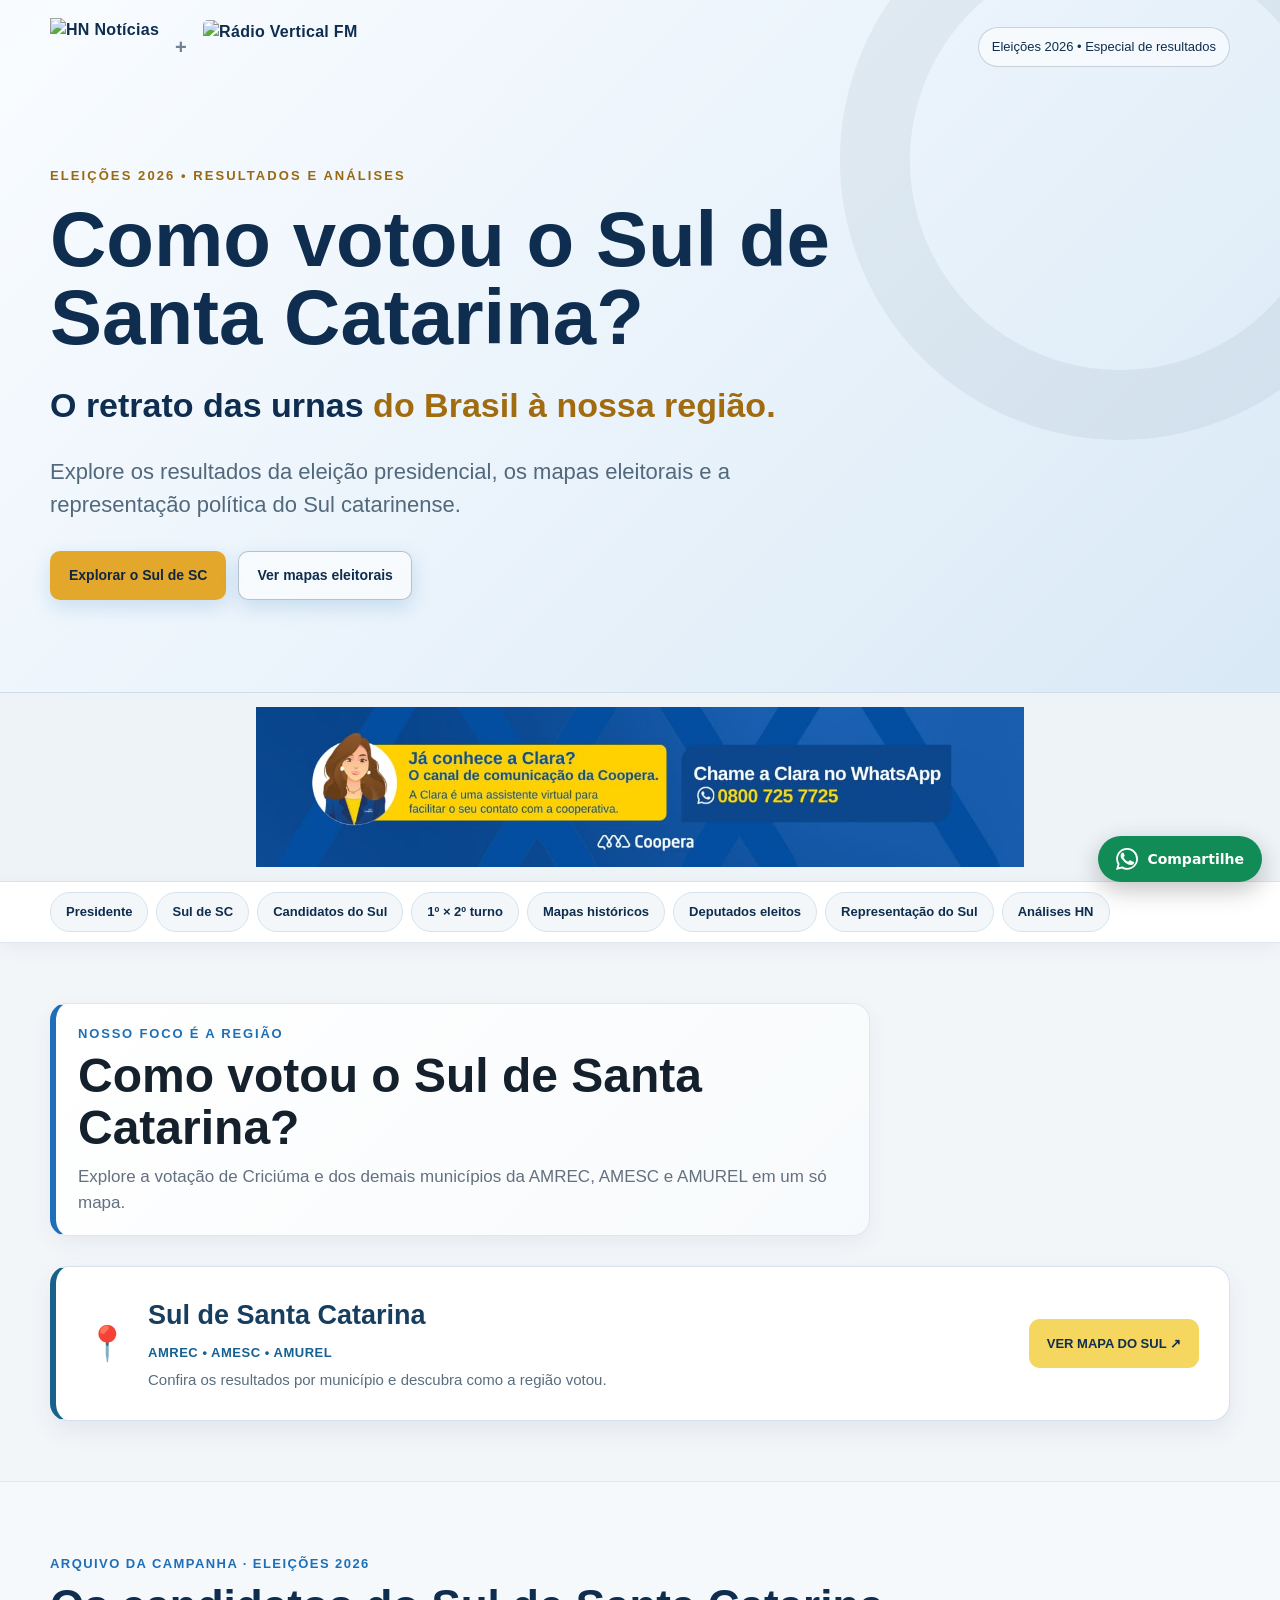
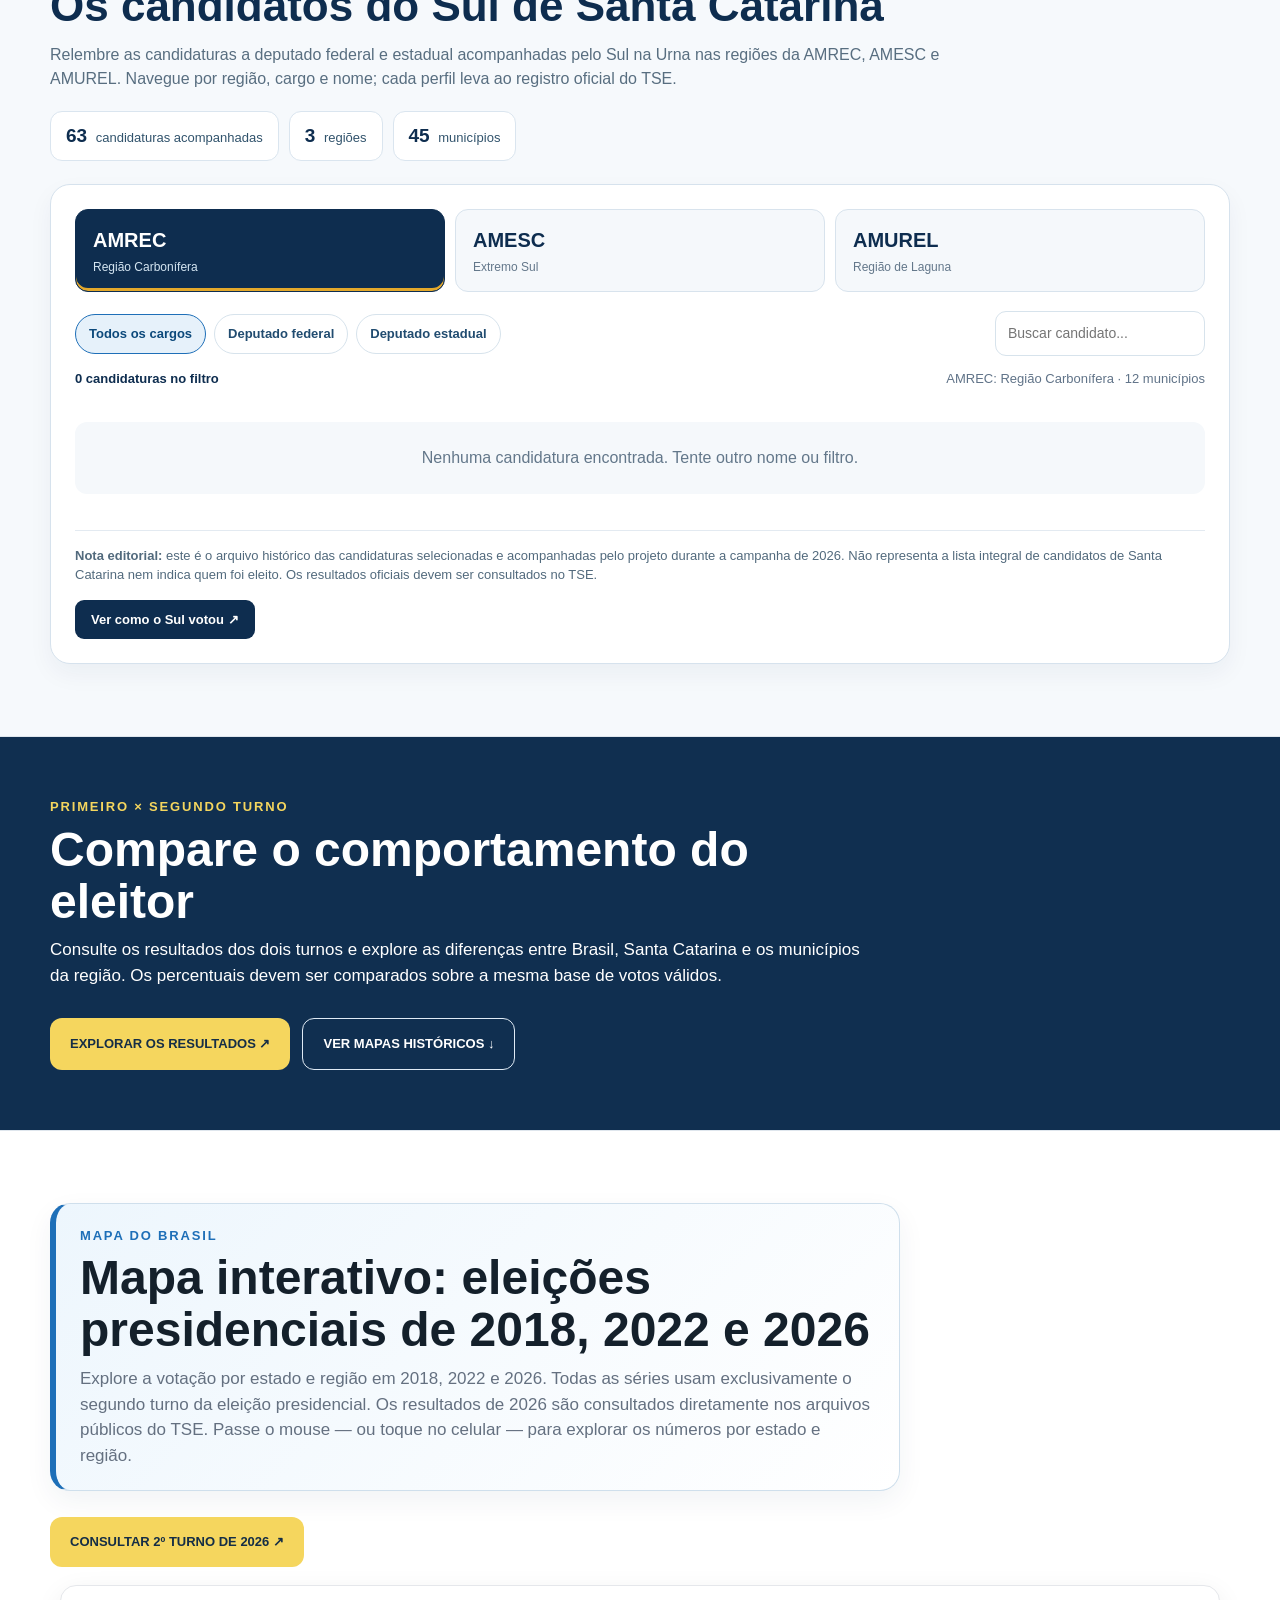
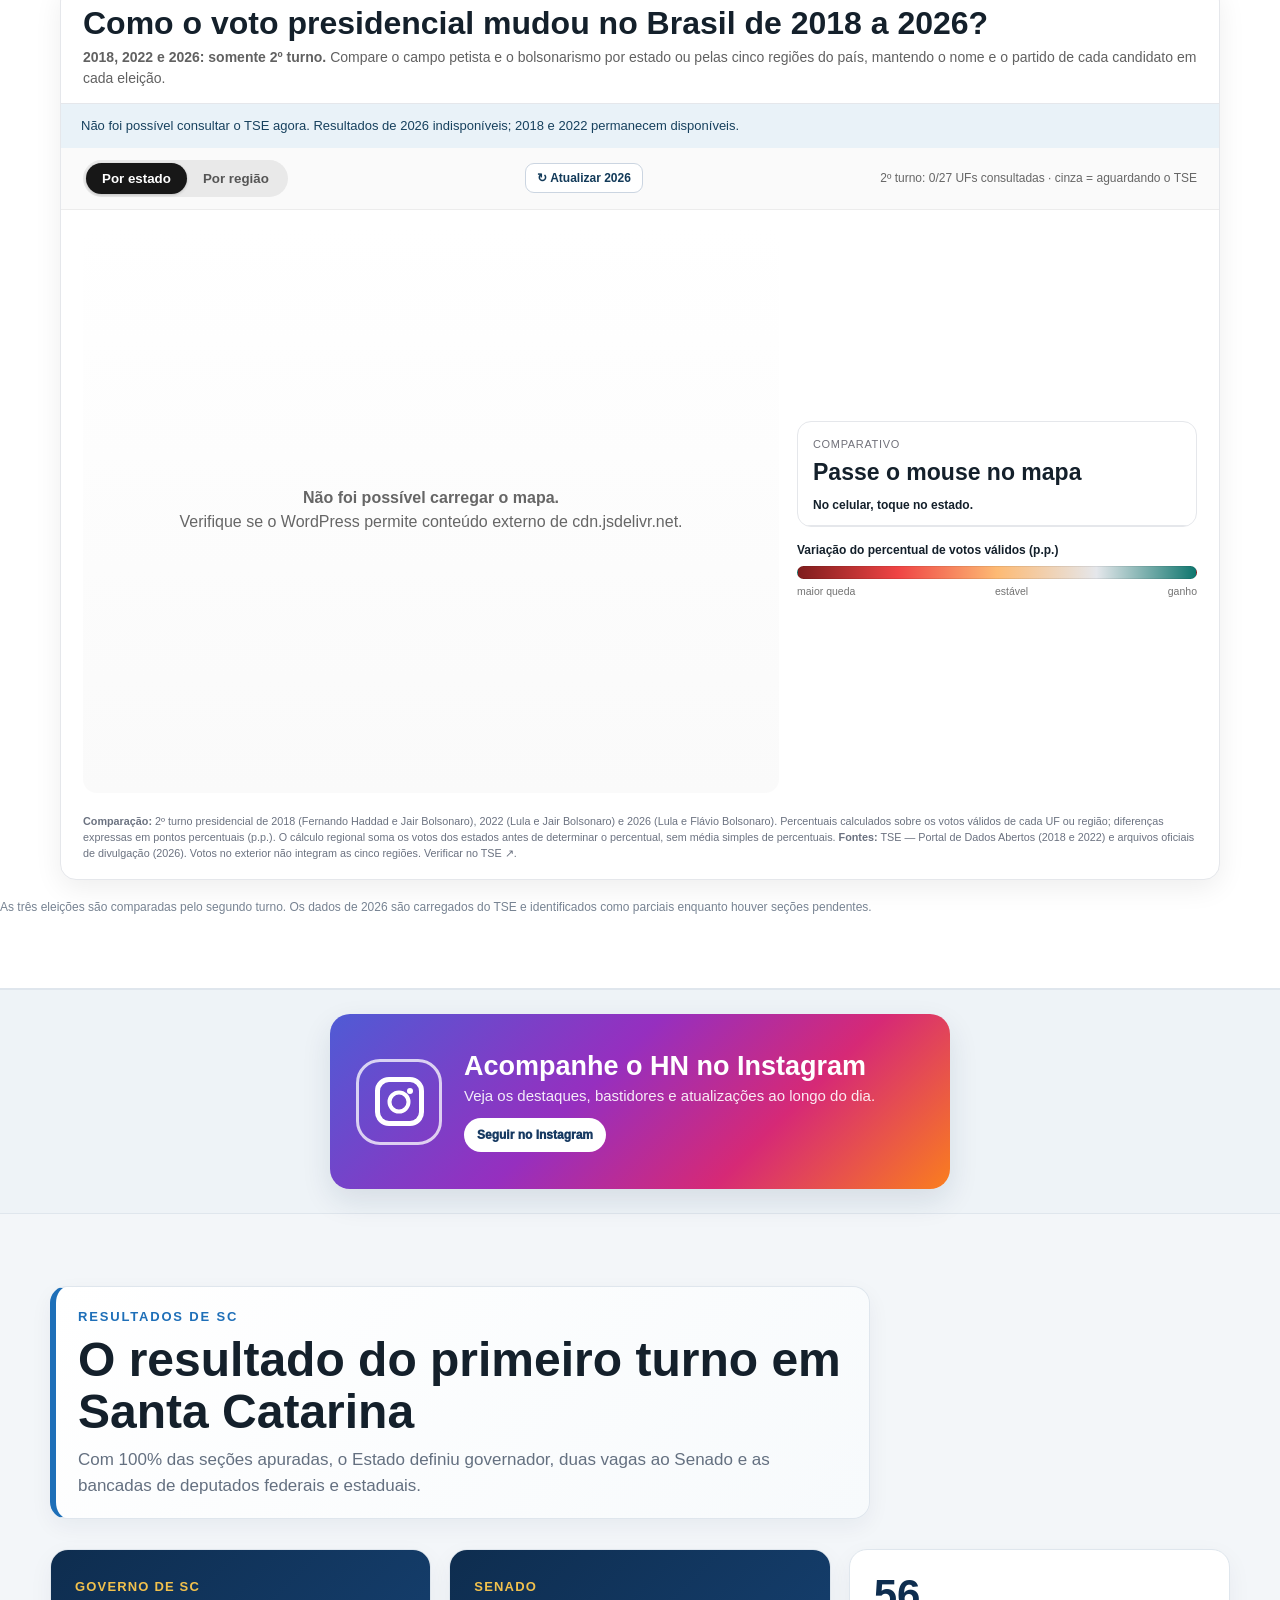
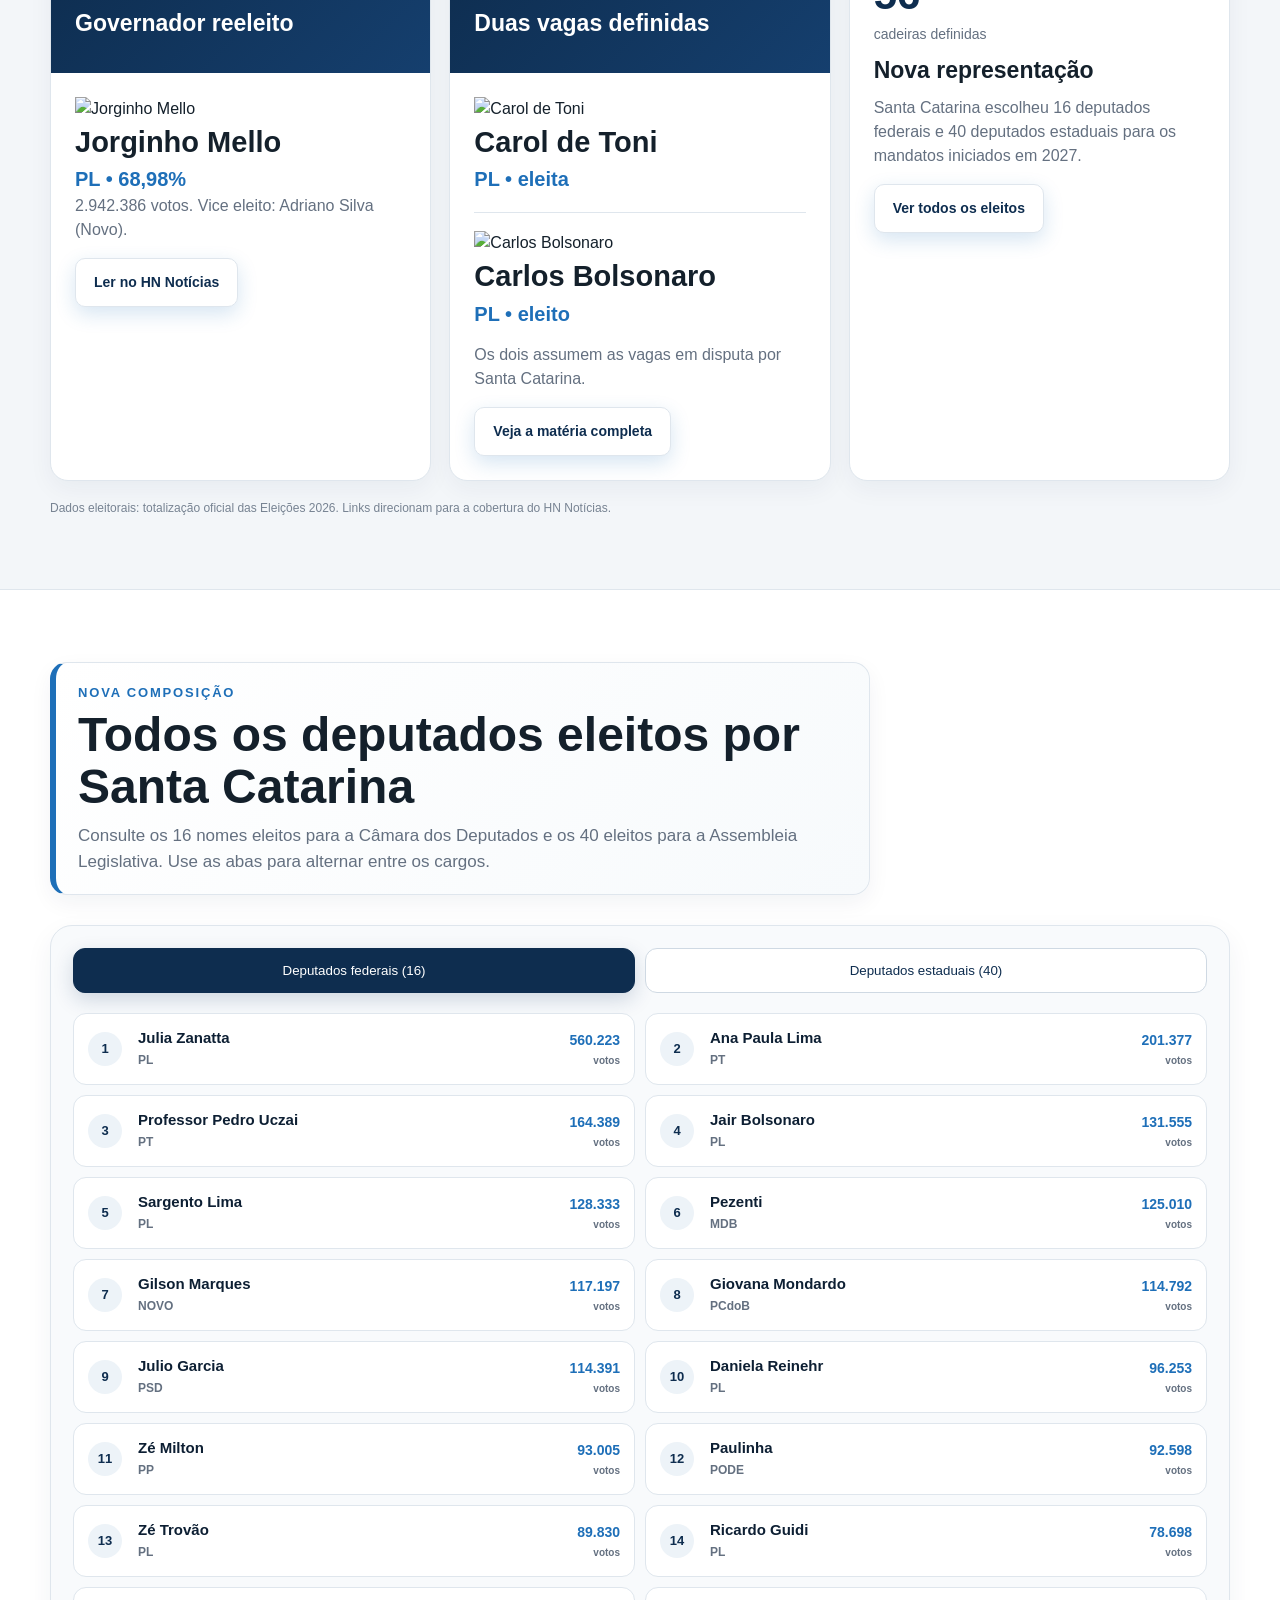
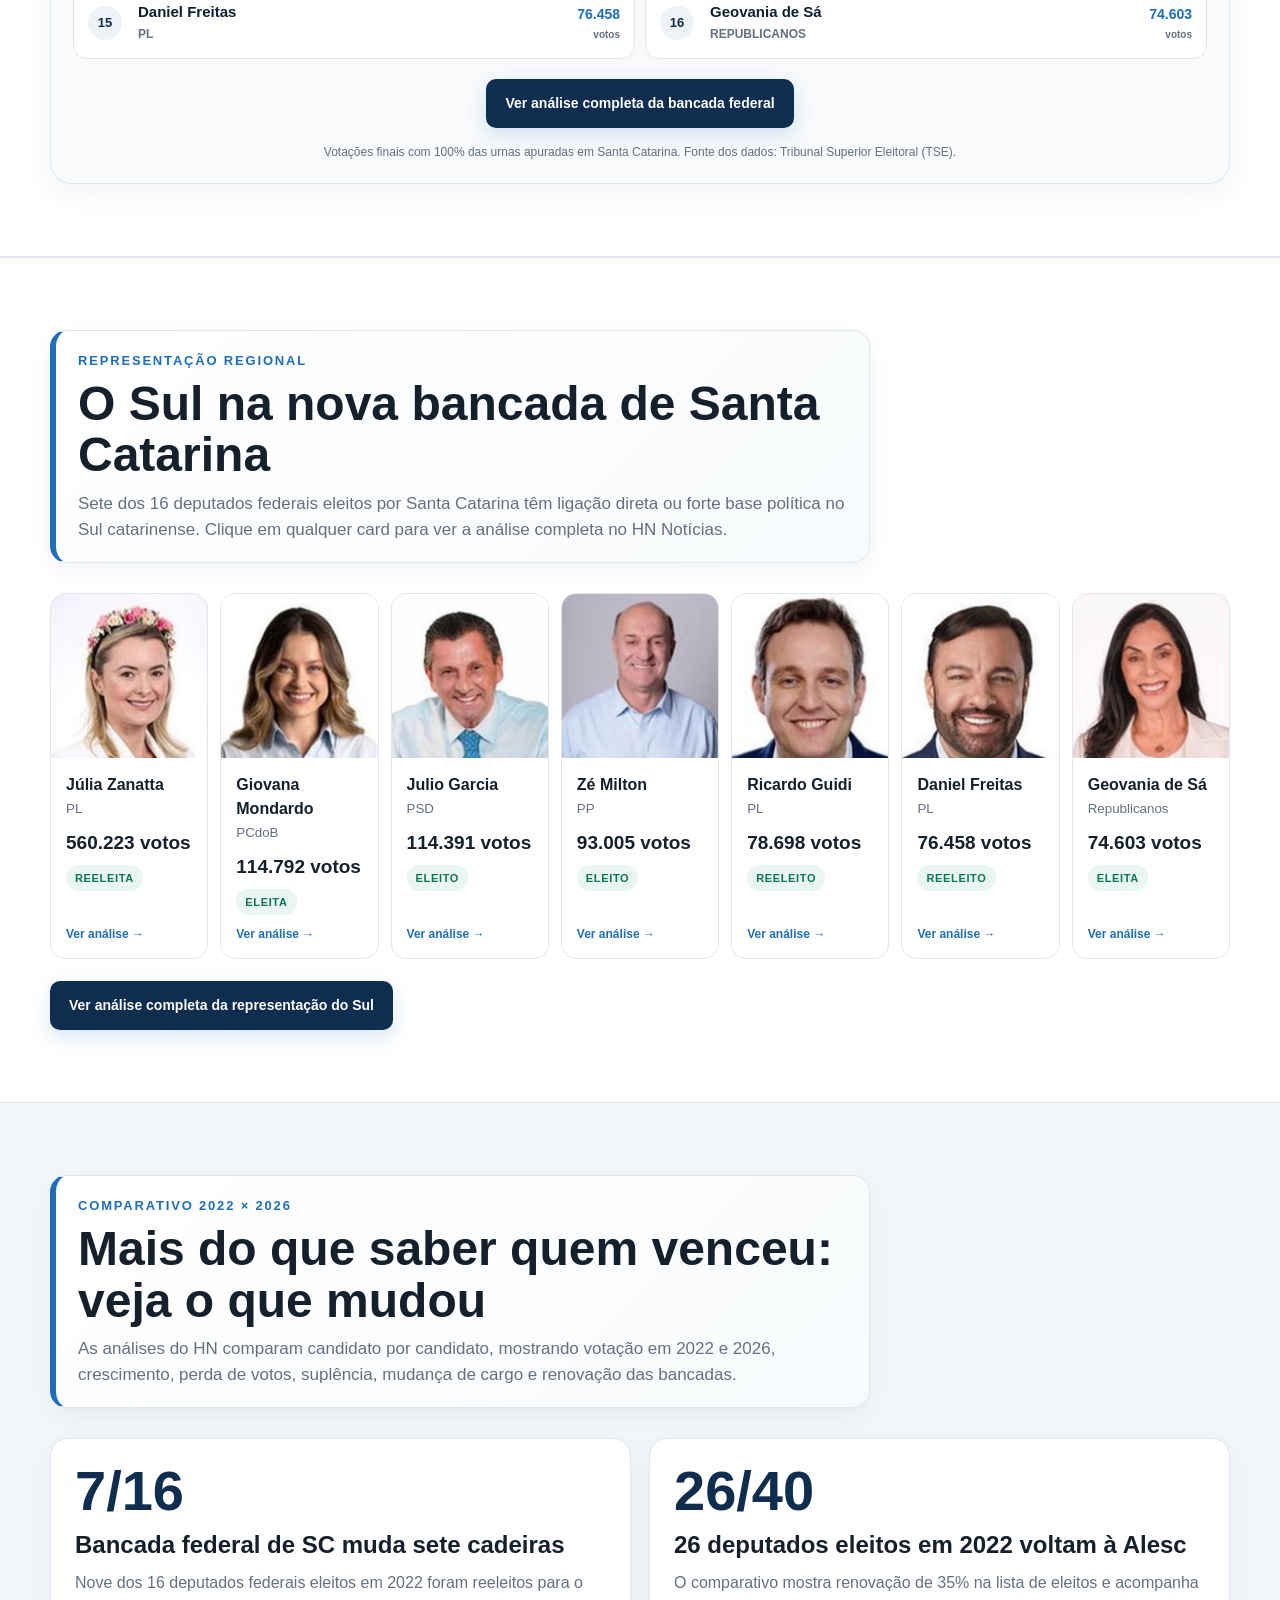
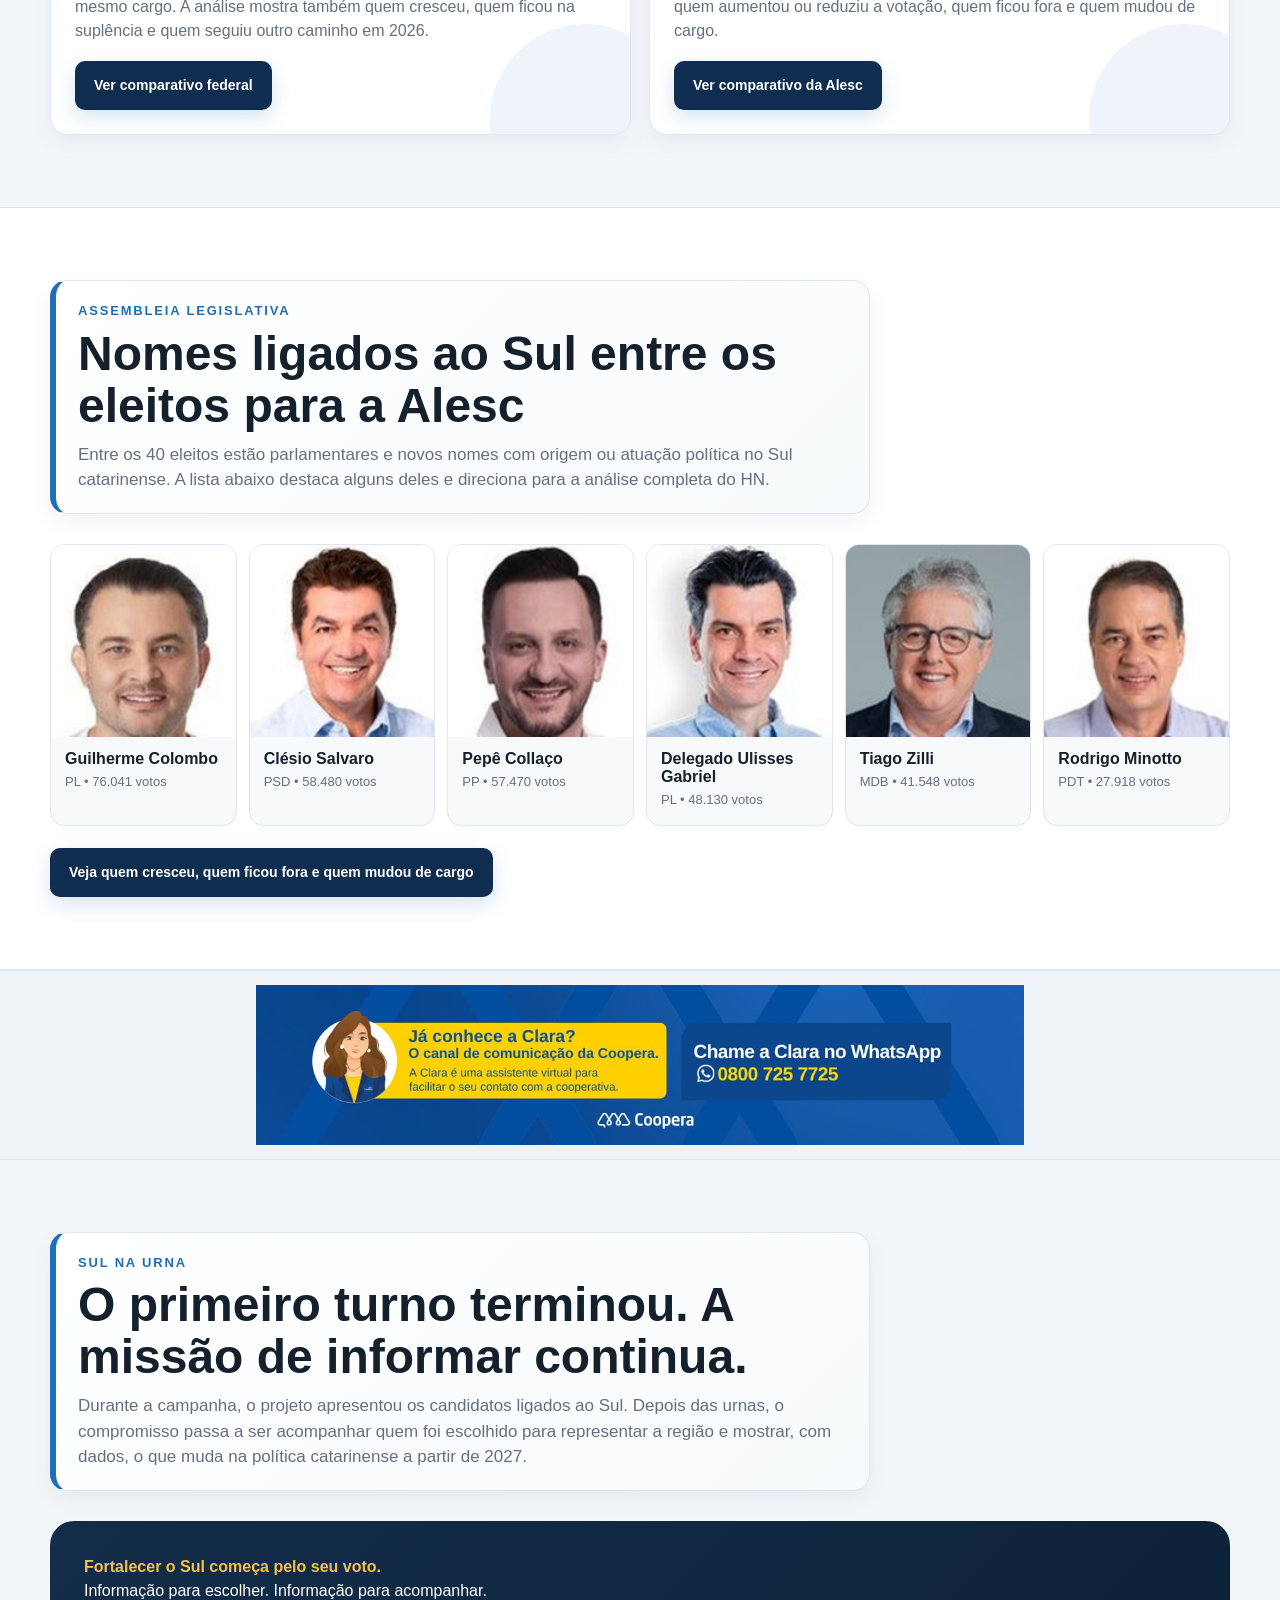
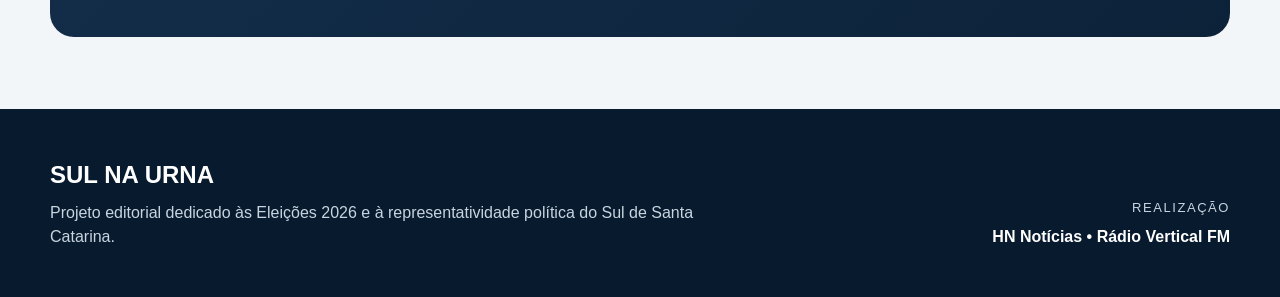
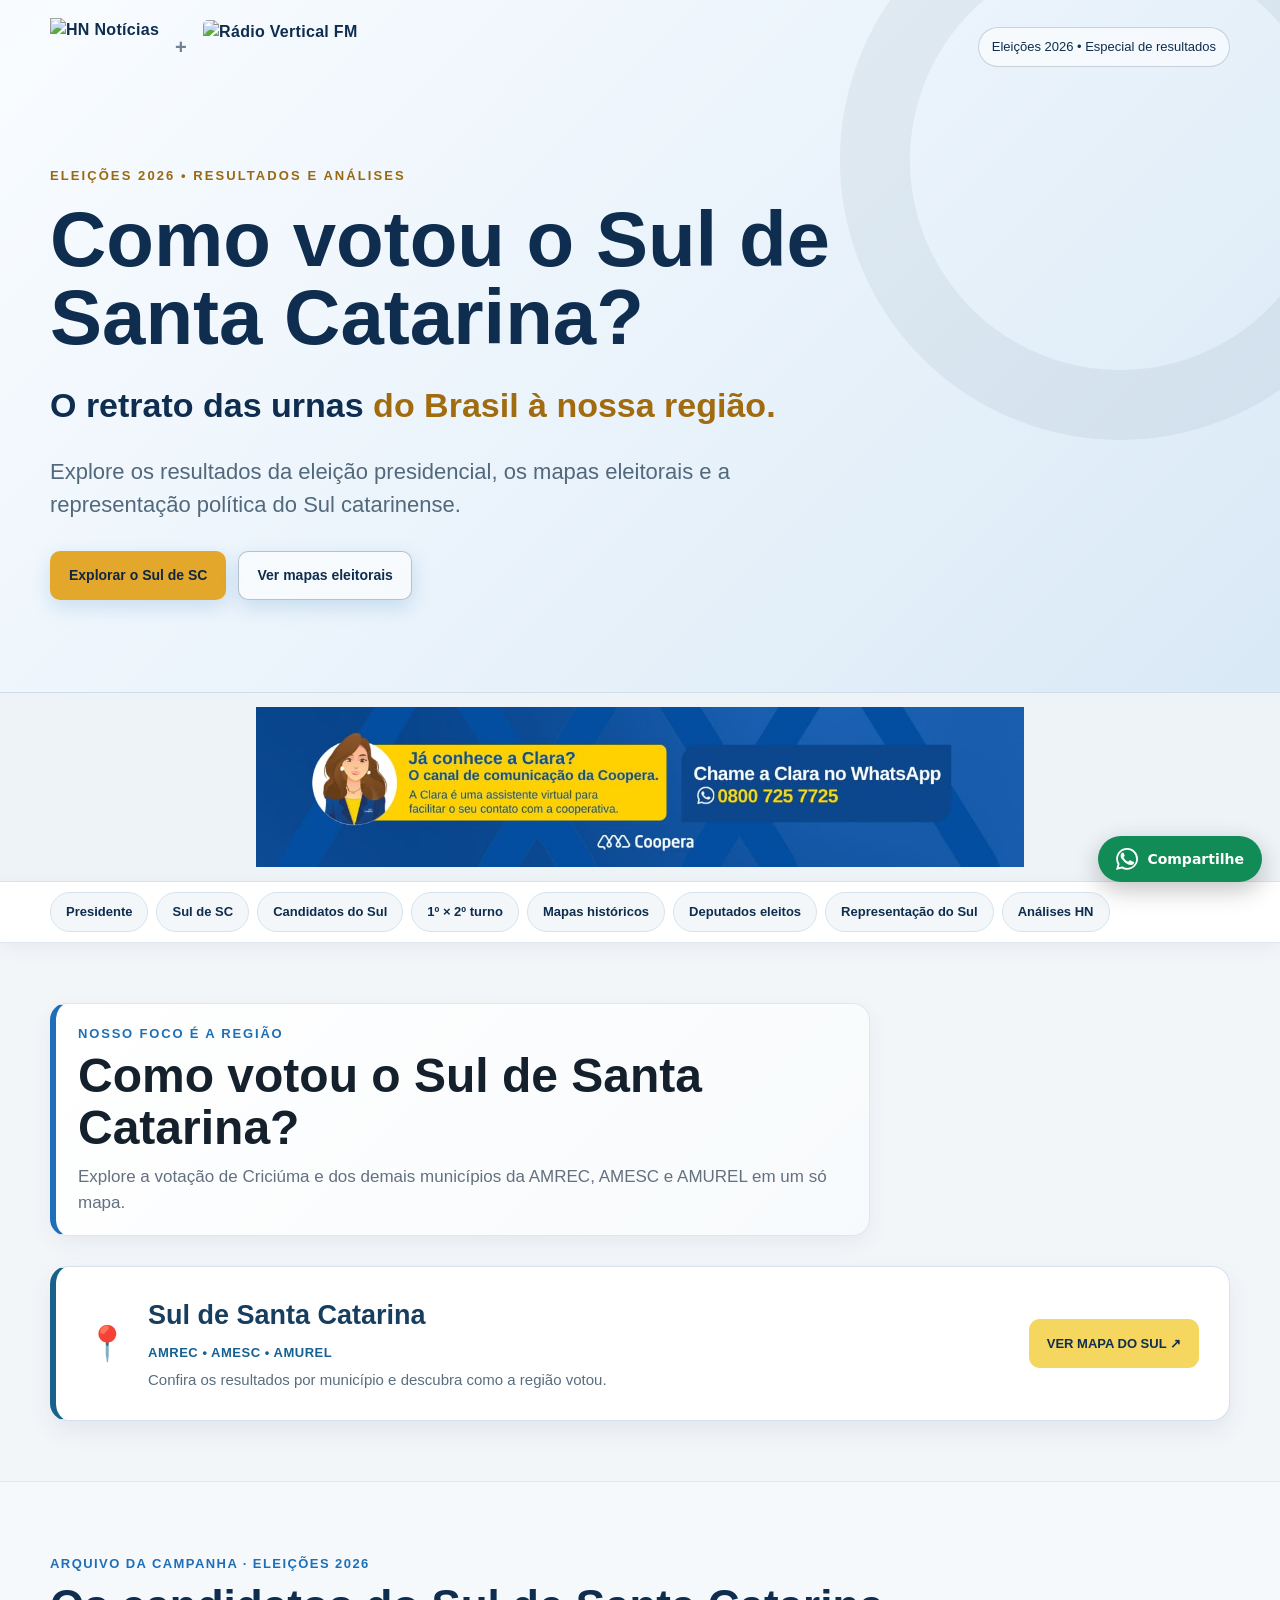
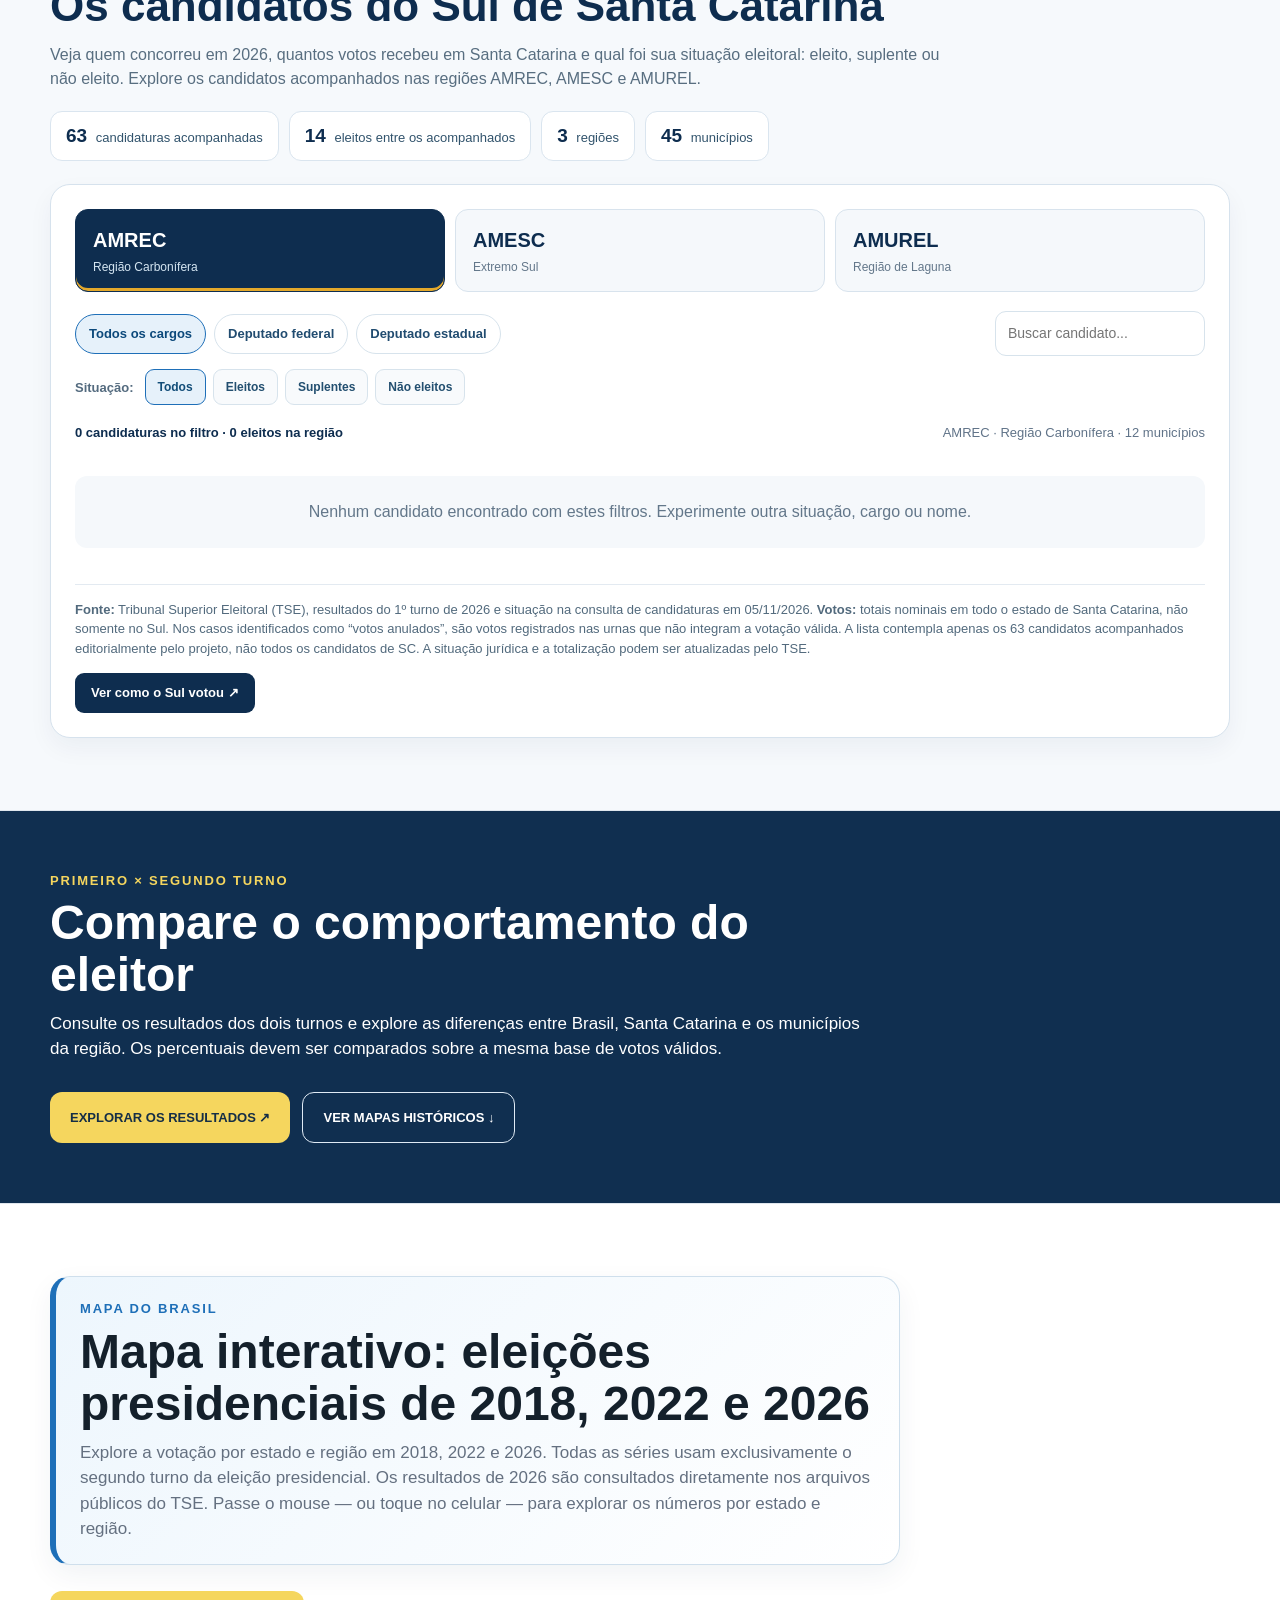
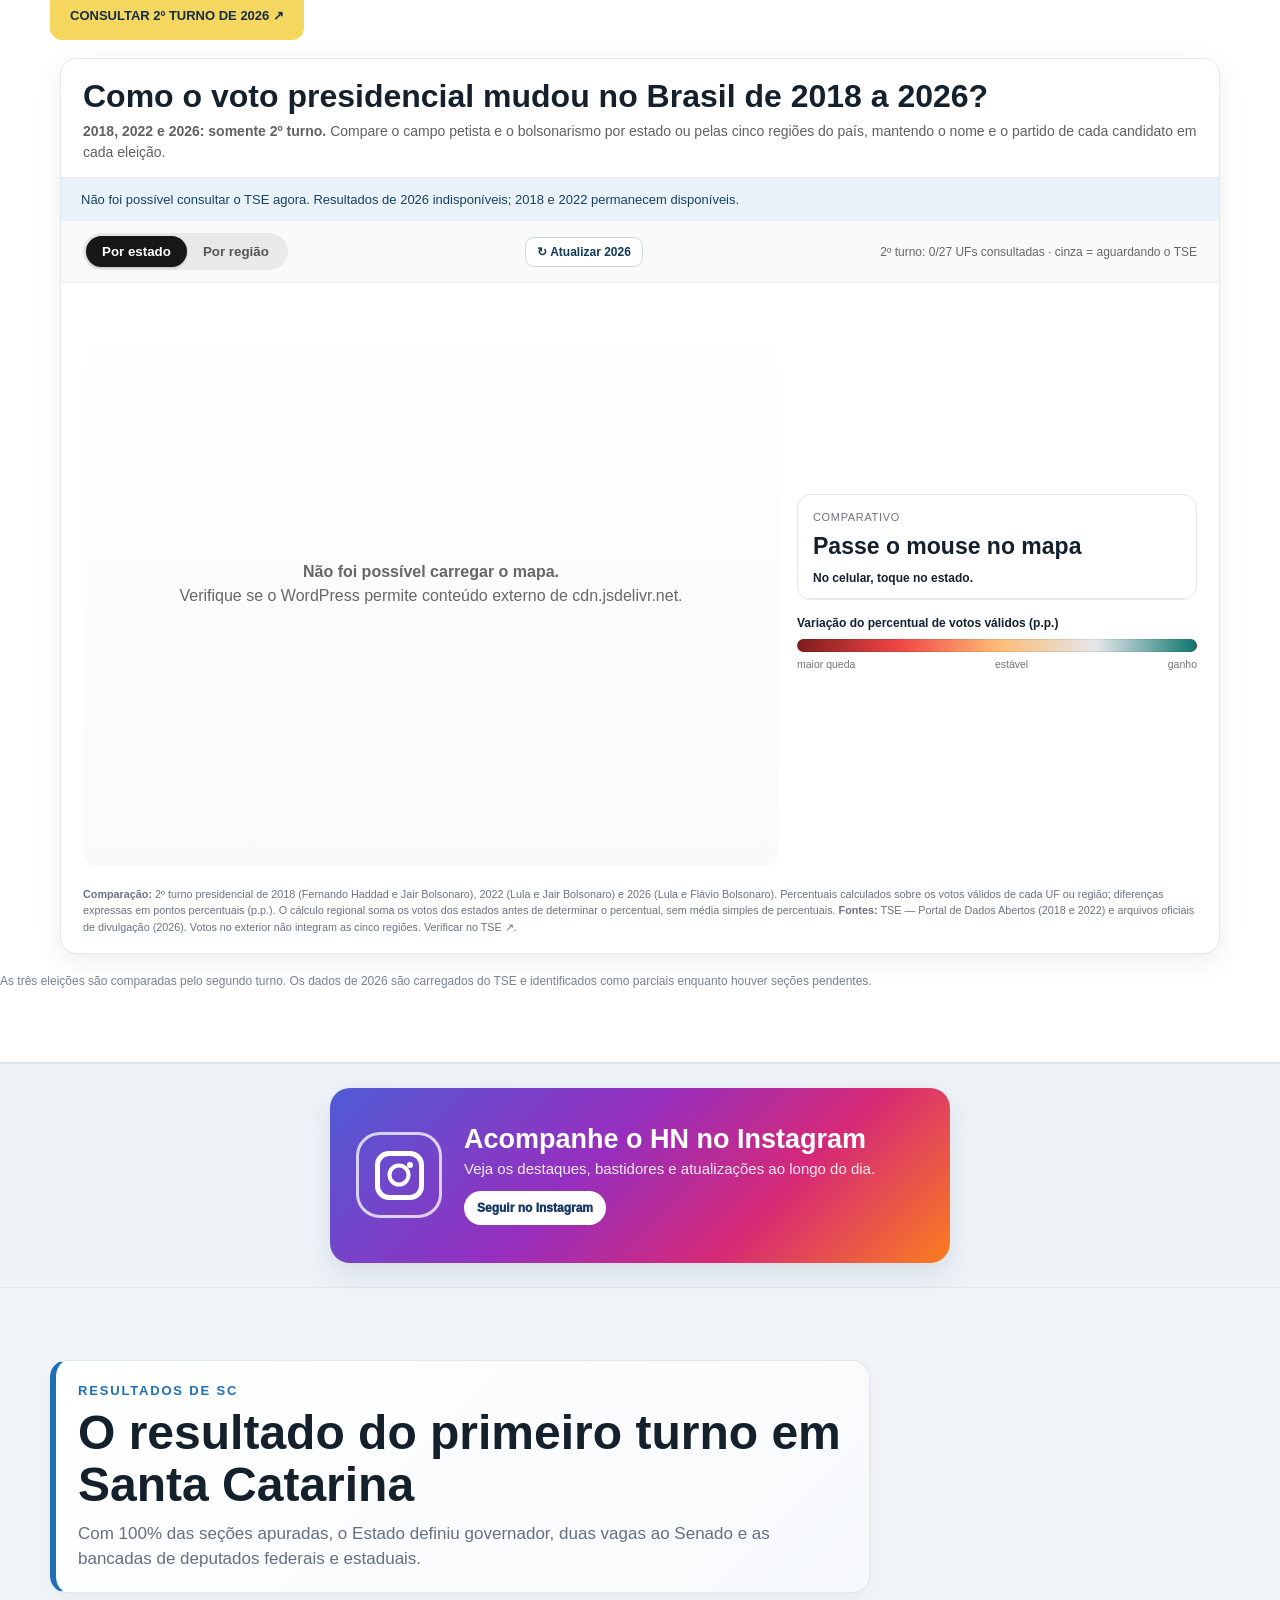
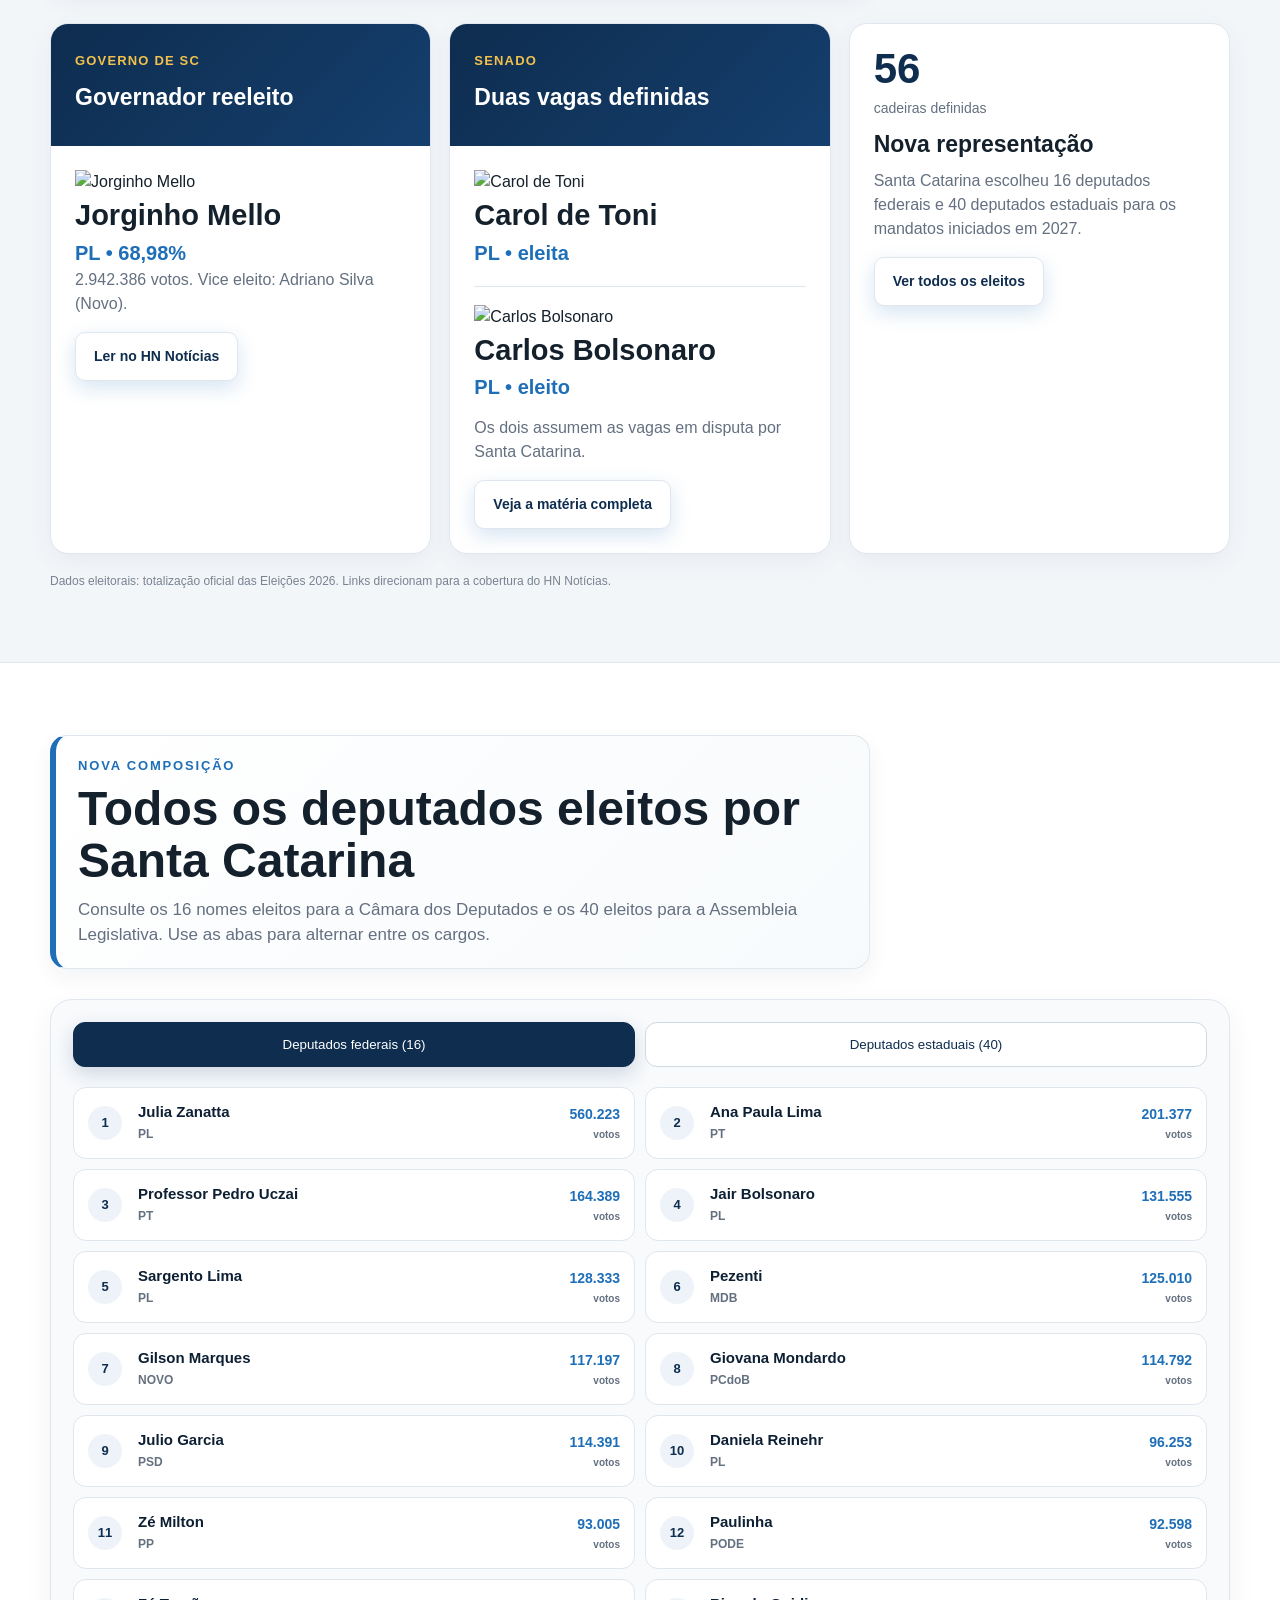
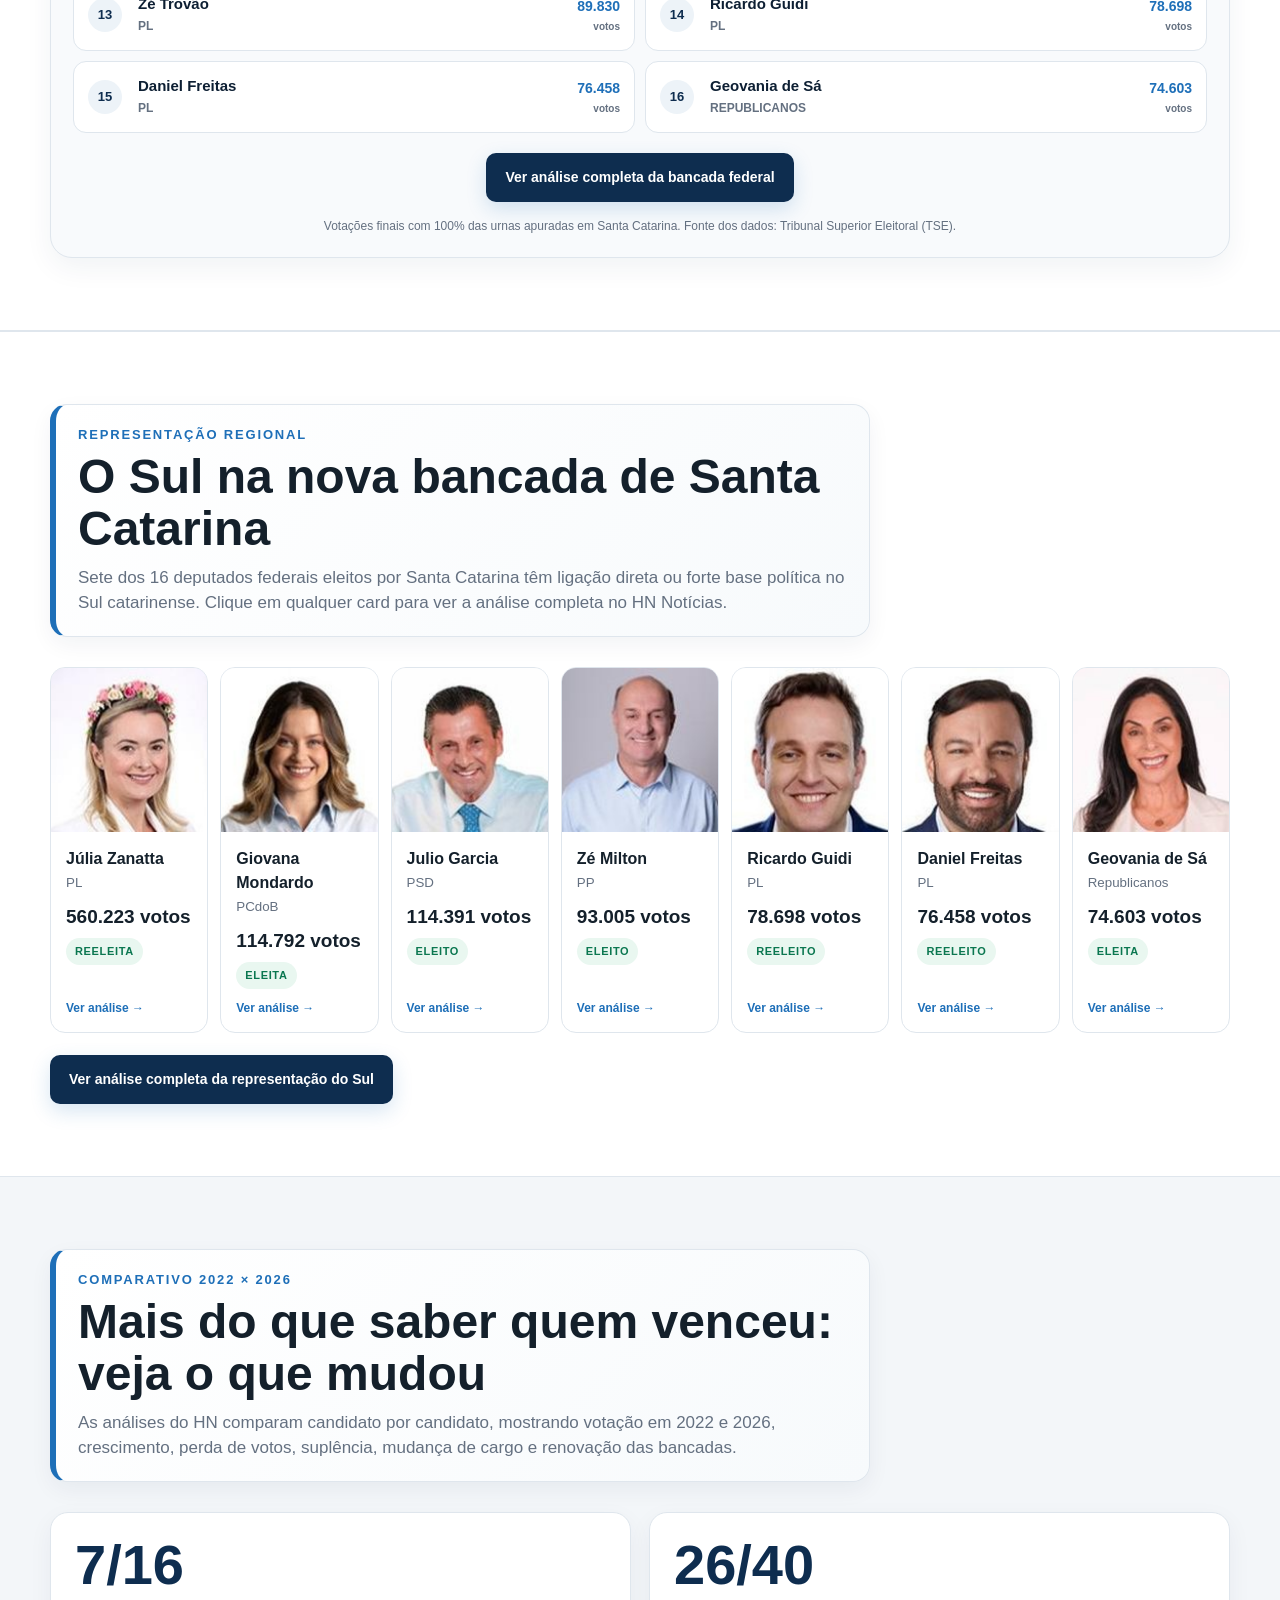
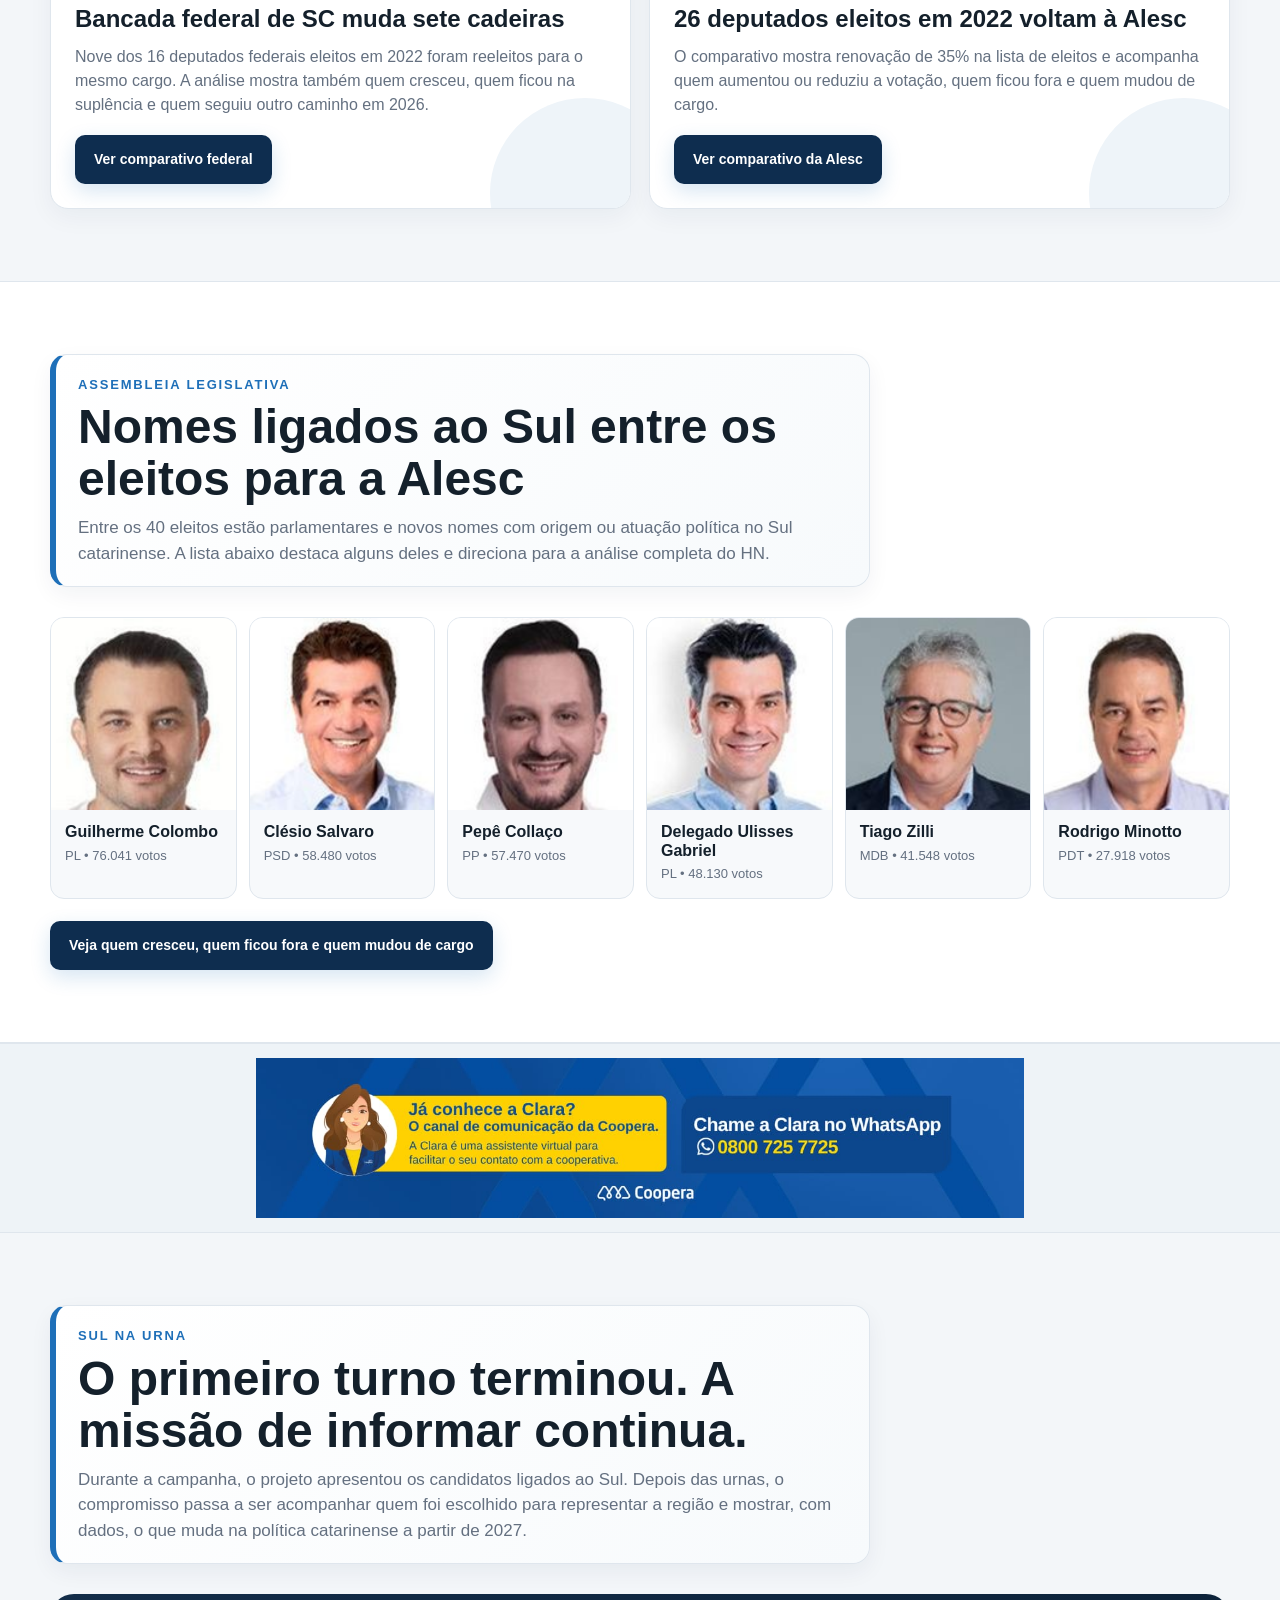
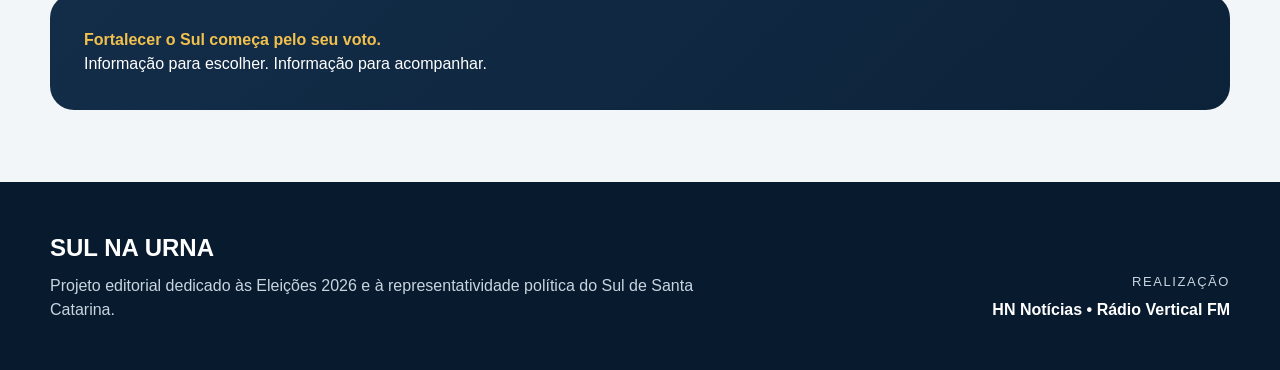
